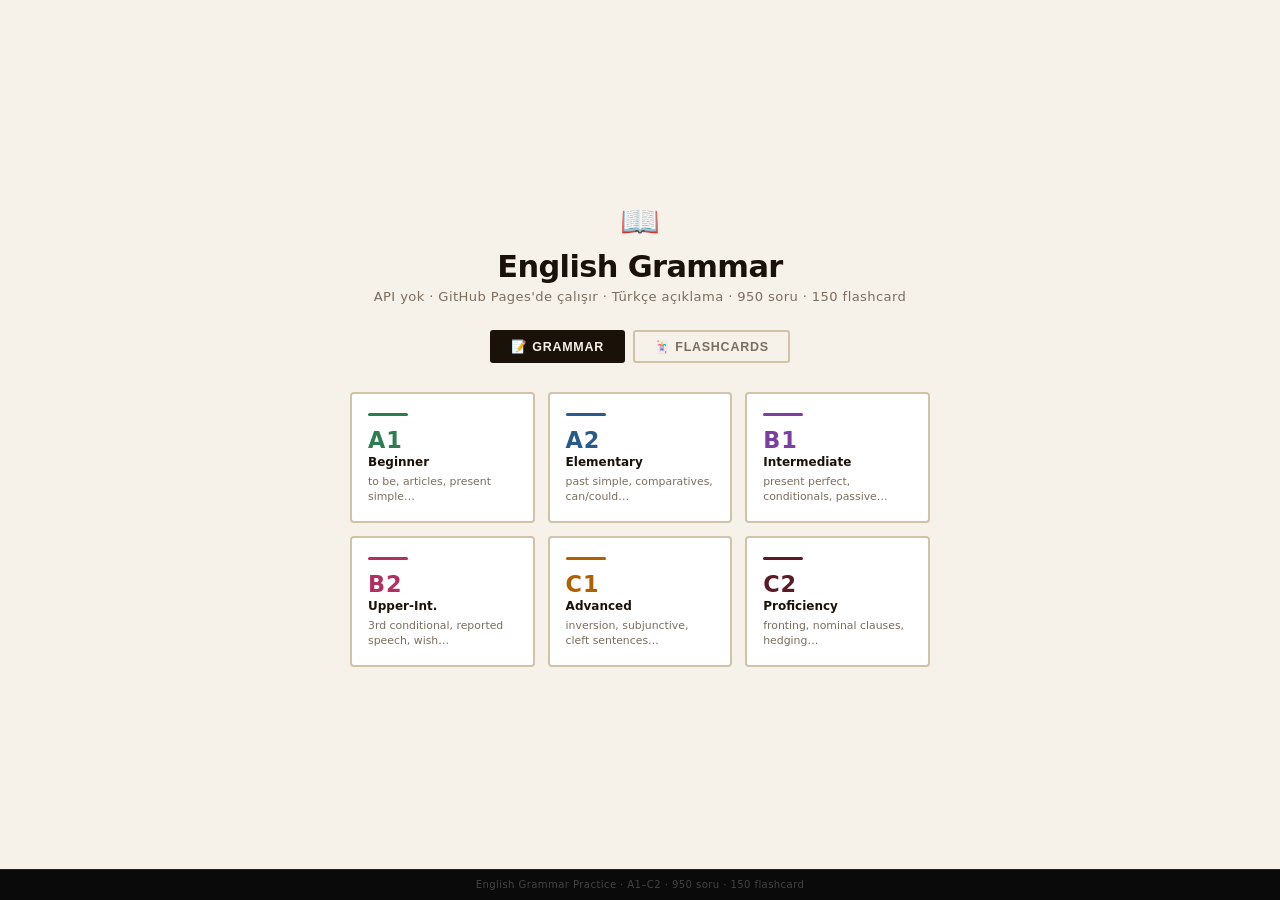
==== index.html @ 02e37beb "Update index.html" ====
<!DOCTYPE html>
<html lang="tr">
<head>
<meta charset="UTF-8">
<meta name="viewport" content="width=device-width,initial-scale=1">
<title>English Grammar Practice</title>
<style>
*,*::before,*::after{box-sizing:border-box;margin:0;padding:0}
:root{
  --ink:#1a1209;--paper:#f6f1e9;--cream:#ede6d4;--white:#fff;
  --gold:#c8923c;--gold-l:#e5b96a;--rust:#8b3a2a;--sage:#3d6b3a;
  --muted:#7a6e60;--border:#cfc3a8;
  --a1:#2e7d52;--a2:#2a5a8a;--b1:#7b3fa0;--b2:#b03060;
  --c1:#b06000;--c2:#5a1a2a;
  --shadow:0 2px 12px rgba(0,0,0,.09);
}
body{font-family:system-ui,-apple-system,'Segoe UI',sans-serif;background:var(--paper);color:var(--ink);min-height:100vh;display:flex;flex-direction:column}

/* ── LEVEL SCREEN ── */
#lvlScreen{flex:1;display:flex;flex-direction:column;align-items:center;justify-content:center;padding:2.5rem 1.5rem}
.ls-logo{font-size:2rem;margin-bottom:.6rem}
.ls-title{font-size:1.9rem;font-weight:800;letter-spacing:-.02em;text-align:center;margin-bottom:.3rem}
.ls-sub{font-size:.82rem;color:var(--muted);margin-bottom:1.6rem;text-align:center;letter-spacing:.03em}
.mode-tabs{display:flex;gap:.5rem;margin-bottom:1.8rem}
.mode-tab{padding:.45rem 1.2rem;border:2px solid var(--border);background:transparent;font-size:.78rem;font-weight:700;letter-spacing:.06em;cursor:pointer;border-radius:3px;transition:all .15s;text-transform:uppercase;color:var(--muted)}
.mode-tab.active{background:var(--ink);color:var(--paper);border-color:var(--ink)}
.level-grid{display:grid;grid-template-columns:repeat(3,1fr);gap:.8rem;width:100%;max-width:580px}
@media(max-width:480px){.level-grid{grid-template-columns:repeat(2,1fr)}}
.lc{background:var(--white);border:2px solid var(--border);padding:1.2rem 1rem 1rem;cursor:pointer;transition:all .18s;border-radius:4px}
.lc:hover{border-color:var(--ink);box-shadow:var(--shadow);transform:translateY(-2px)}
.lc-bar{height:3px;width:40px;border-radius:2px;margin-bottom:.7rem}
.lc-a1 .lc-bar{background:var(--a1)} .lc-a2 .lc-bar{background:var(--a2)}
.lc-b1 .lc-bar{background:var(--b1)} .lc-b2 .lc-bar{background:var(--b2)}
.lc-c1 .lc-bar{background:var(--c1)} .lc-c2 .lc-bar{background:var(--c2)}
.lc-badge{font-size:1.4rem;font-weight:900;letter-spacing:.04em;margin-bottom:.1rem}
.lc-a1 .lc-badge{color:var(--a1)} .lc-a2 .lc-badge{color:var(--a2)}
.lc-b1 .lc-badge{color:var(--b1)} .lc-b2 .lc-badge{color:var(--b2)}
.lc-c1 .lc-badge{color:var(--c1)} .lc-c2 .lc-badge{color:var(--c2)}
.lc-name{font-size:.75rem;font-weight:700;margin-bottom:.3rem}
.lc-topics{font-size:.68rem;color:var(--muted);line-height:1.45}

/* ── APP SCREEN ── */
#appScreen{display:none;flex-direction:column;flex:1}
header{background:var(--ink);color:var(--paper);padding:.85rem 1.4rem;display:flex;align-items:center;gap:.9rem}
.back-btn{background:none;border:1px solid rgba(255,255,255,.25);color:var(--paper);padding:.25rem .65rem;font-size:.7rem;cursor:pointer;border-radius:2px;transition:all .15s;font-weight:600;letter-spacing:.04em}
.back-btn:hover{background:rgba(255,255,255,.12)}
.hdr-info{flex:1}
.hdr-info h1{font-size:1rem;font-weight:800;margin-bottom:.1rem}
.hdr-info p{font-size:.65rem;color:var(--gold-l);text-transform:uppercase;letter-spacing:.1em}
.hdr-right{display:flex;align-items:center;gap:.6rem}
.lv-badge{font-size:.8rem;font-weight:800;padding:.25rem .75rem;border-radius:3px;letter-spacing:.08em;color:#fff}
.badge-a1{background:var(--a1)} .badge-a2{background:var(--a2)}
.badge-b1{background:var(--b1)} .badge-b2{background:var(--b2)}
.badge-c1{background:var(--c1)} .badge-c2{background:var(--c2)}
.mode-pill{font-size:.62rem;font-weight:700;padding:.2rem .6rem;border-radius:20px;letter-spacing:.08em;text-transform:uppercase}
.pill-grammar{background:rgba(200,146,60,.25);color:var(--gold-l)}
.pill-vocab{background:rgba(100,200,255,.2);color:#7dc0f0}
.scorebar{background:#252015;display:flex;gap:1.6rem;padding:.4rem 1.4rem;font-size:.7rem;color:#bbb}
.scorebar span{color:var(--gold-l);font-weight:700}
main{flex:1;max-width:800px;margin:0 auto;width:100%;padding:1.4rem 1.2rem}
.topics-wrap{margin-bottom:1.2rem}
.topics-label{font-size:.72rem;font-weight:700;color:var(--muted);text-transform:uppercase;letter-spacing:.08em;margin-bottom:.5rem}
.topics{display:flex;flex-wrap:wrap;gap:.35rem}
.tbtn{font-size:.68rem;font-weight:600;padding:.3rem .72rem;border:1.5px solid var(--border);background:transparent;color:var(--ink);cursor:pointer;letter-spacing:.04em;border-radius:3px;transition:all .15s;text-transform:uppercase}
.tbtn:hover{background:var(--ink);color:var(--paper);border-color:var(--ink)}
.tbtn.on{background:var(--gold);color:var(--ink);border-color:var(--gold)}
.card{background:var(--white);border:1px solid var(--border);border-top:4px solid var(--gold);border-radius:0 0 4px 4px;padding:1.6rem;min-height:260px;display:flex;flex-direction:column;gap:1rem}
.card-meta{display:flex;justify-content:space-between;align-items:center;font-size:.65rem;color:var(--muted);text-transform:uppercase;letter-spacing:.08em;padding-bottom:.75rem;border-bottom:1px solid var(--cream)}
.qtext{font-size:1.05rem;font-weight:500;line-height:1.75}
.qtext em{font-style:normal;color:var(--rust);font-weight:800;background:rgba(139,58,42,.07);padding:0 .15em;border-radius:2px}
.opts{display:flex;flex-direction:column;gap:.38rem}
.obtn{display:flex;align-items:center;gap:.7rem;padding:.55rem .9rem;border:1.5px solid var(--border);background:var(--paper);cursor:pointer;font-size:.9rem;color:var(--ink);border-radius:3px;transition:all .14s;text-align:left}
.obtn:hover:not(:disabled){border-color:var(--ink);background:var(--cream)}
.ol{font-size:.65rem;font-weight:700;color:var(--muted);min-width:16px}
.obtn.ok{border-color:var(--sage);background:#ecf5eb;color:var(--sage)}
.obtn.ok .ol{color:var(--sage)}
.obtn.bad{border-color:var(--rust);background:#fdf0ee;color:var(--rust)}
.obtn.bad .ol{color:var(--rust)}
.fill-row{display:flex;gap:.5rem;align-items:stretch}
.fill-in{flex:1;padding:.55rem .9rem;border:1.5px solid var(--border);background:var(--paper);font-size:.95rem;font-family:inherit;color:var(--ink);outline:none;border-radius:3px;transition:border-color .15s}
.fill-in:focus{border-color:var(--gold)}
.fill-in.ok{border-color:var(--sage);background:#ecf5eb;color:var(--sage)}
.fill-in.bad{border-color:var(--rust);background:#fdf0ee;color:var(--rust)}
.check-btn{padding:.55rem 1.1rem;background:var(--ink);color:var(--paper);border:none;font-size:.72rem;font-weight:700;letter-spacing:.08em;cursor:pointer;border-radius:3px;transition:background .15s;text-transform:uppercase;white-space:nowrap}
.check-btn:hover{background:var(--gold);color:var(--ink)}
.fb{display:none;padding:.75rem 1rem;border-left:3px solid;border-radius:0 3px 3px 0;font-size:.84rem;line-height:1.6}
.fb.ok-fb{display:block;background:#ecf5eb;border-color:var(--sage);color:#2a4a28}
.fb.bad-fb{display:block;background:#fdf0ee;border-color:var(--rust);color:#6b2a1d}
.fb-title{font-weight:700;margin-bottom:.35rem}
.fb-en{font-style:italic;margin-bottom:.2rem;opacity:.9}
.fb-tr{font-style:italic;opacity:.85;padding-top:.35rem;border-top:1px solid rgba(0,0,0,.08)}
.bottom{display:flex;justify-content:space-between;align-items:center;margin-top:auto}
.qctr{font-size:.68rem;color:var(--muted);font-weight:600}
.next-btn{display:none;padding:.5rem 1.2rem;background:var(--gold);color:var(--ink);border:none;font-size:.72rem;font-weight:800;letter-spacing:.08em;cursor:pointer;border-radius:3px;text-transform:uppercase;transition:background .15s}
.next-btn.show{display:inline-block}
.next-btn:hover{background:var(--gold-l)}
.start-btn{display:block;width:100%;padding:.85rem;background:var(--ink);color:var(--paper);border:none;font-size:.95rem;font-weight:700;cursor:pointer;border-radius:3px;letter-spacing:.04em;transition:all .2s;margin-top:auto}
.start-btn:hover{background:var(--gold);color:var(--ink)}

/* ── FLASHCARD SCREEN ── */
#fcScreen{display:none;flex-direction:column;flex:1;background:#111}
#fcScreen header{background:#0a0a0a;border-bottom:1px solid #222}
.fc-body{flex:1;display:flex;flex-direction:column;align-items:center;padding:1.4rem 1.2rem;max-width:560px;margin:0 auto;width:100%}

/* progress bar */
.fc-progress{width:100%;display:flex;align-items:center;gap:.9rem;margin-bottom:1.6rem}
.fc-bar-bg{flex:1;height:6px;background:#2a2a2a;border-radius:4px;overflow:hidden}
.fc-bar-fill{height:100%;border-radius:4px;transition:width .4s ease}
.fc-counter{font-size:.72rem;color:#888;font-weight:700;white-space:nowrap;min-width:48px;text-align:right}

/* the flip card */
.fc-scene{width:100%;perspective:900px;cursor:pointer;-webkit-tap-highlight-color:transparent}
.fc-inner{position:relative;width:100%;transition:transform .5s cubic-bezier(.4,.2,.2,1);transform-style:preserve-3d}
.fc-scene.flipped .fc-inner{transform:rotateY(180deg)}
.fc-face{
  position:absolute;width:100%;
  backface-visibility:hidden;-webkit-backface-visibility:hidden;
  border-radius:16px;overflow:hidden;
  display:flex;flex-direction:column;
}
/* make height via padding trick */
.fc-face::before{content:'';display:block;padding-top:62%}
.fc-face-content{position:absolute;inset:0;display:flex;flex-direction:column;align-items:center;justify-content:center;padding:2rem 1.6rem;text-align:center}

.fc-front{background:#1e1e2e}
.fc-back{transform:rotateY(180deg)}

/* front decorations */
.fc-emoji{font-size:3.2rem;margin-bottom:.7rem;filter:drop-shadow(0 2px 8px rgba(0,0,0,.5));line-height:1}
.fc-word{font-size:2rem;font-weight:900;letter-spacing:-.02em;color:#fff;margin-bottom:.3rem;line-height:1.1}
.fc-pos{font-size:.72rem;font-weight:600;letter-spacing:.15em;text-transform:uppercase;opacity:.5;color:#fff;margin-bottom:.8rem}
.fc-tap{font-size:.68rem;letter-spacing:.08em;text-transform:uppercase;opacity:.4;color:#fff;margin-top:.5rem;animation:pulse 2s infinite}
@keyframes pulse{0%,100%{opacity:.4}50%{opacity:.7}}

/* accent line on front */
.fc-accent-line{position:absolute;bottom:0;left:0;right:0;height:4px}

/* back */
.fc-tr-big{font-size:1.7rem;font-weight:900;margin-bottom:.5rem;line-height:1.2}
.fc-example-text{font-size:.9rem;font-style:italic;opacity:.85;line-height:1.6;margin-bottom:.3rem}
.fc-extr-text{font-size:.8rem;opacity:.55;line-height:1.5}
.fc-back-top{position:absolute;top:1rem;left:1.2rem;font-size:1.6rem;opacity:.3}

/* level badge on card */
.fc-lvl-dot{position:absolute;top:1rem;right:1.2rem;font-size:.6rem;font-weight:800;letter-spacing:.1em;text-transform:uppercase;opacity:.5;color:#fff}

/* buttons */
.fc-controls{display:flex;gap:.8rem;width:100%;margin-top:1.3rem}
.fc-btn{flex:1;padding:.8rem;border:none;font-size:.8rem;font-weight:800;cursor:pointer;border-radius:10px;transition:all .15s;letter-spacing:.05em;text-transform:uppercase}
.fc-btn.again{background:#2d1f1f;color:#f87171;border:2px solid #f87171}
.fc-btn.again:hover{background:#f87171;color:#fff}
.fc-btn.good{background:#1a2d1a;color:#4ade80;border:2px solid #4ade80}
.fc-btn.good:hover{background:#4ade80;color:#111}
.fc-controls-hidden{opacity:0;pointer-events:none}

/* summary */
.fc-summary{text-align:center;padding:2.5rem 1rem;color:#fff}
.fc-summary .big-emoji{font-size:3.5rem;margin-bottom:.8rem;display:block}
.fc-summary h2{font-size:1.6rem;font-weight:800;margin-bottom:.4rem}
.fc-summary p{color:#999;font-size:.9rem;margin-bottom:1.8rem}
.fc-restart{padding:.8rem 2rem;background:linear-gradient(135deg,#c8923c,#e5b96a);color:#111;border:none;font-size:.9rem;font-weight:800;cursor:pointer;border-radius:10px;text-transform:uppercase;letter-spacing:.06em;transition:opacity .15s}
.fc-restart:hover{opacity:.85}

/* known counter in scorebar */
.fc-stats{background:#0a0a0a;display:flex;gap:2rem;padding:.4rem 1.4rem;font-size:.7rem;color:#666}
.fc-stats span{font-weight:700}
.fc-stats .stat-good{color:#4ade80}
.fc-stats .stat-again{color:#f87171}

footer{text-align:center;padding:.6rem;font-size:.63rem;color:var(--muted);border-top:1px solid var(--border);letter-spacing:.04em;background:var(--paper)}
#fcScreen + footer{background:#0a0a0a;color:#444;border-color:#222}
</style>
</head>
<body>

<!-- LEVEL SELECT -->
<div id="lvlScreen">
  <div class="ls-logo">📖</div>
  <div class="ls-title">English Grammar</div>
  <div class="ls-sub">API yok · GitHub Pages'de çalışır · Türkçe açıklama · 950 soru · 150 flashcard</div>
  <div class="mode-tabs">
    <button class="mode-tab active" id="tabGrammar" onclick="setMode('grammar')">📝 Grammar</button>
    <button class="mode-tab" id="tabVocab" onclick="setMode('vocab')">🃏 Flashcards</button>
  </div>
  <div class="level-grid">
    <div class="lc lc-a1" onclick="selectLevel('A1')">
      <div class="lc-bar"></div><div class="lc-badge">A1</div>
      <div class="lc-name">Beginner</div>
      <div class="lc-topics" id="sub-A1">to be, articles, present simple…</div>
    </div>
    <div class="lc lc-a2" onclick="selectLevel('A2')">
      <div class="lc-bar"></div><div class="lc-badge">A2</div>
      <div class="lc-name">Elementary</div>
      <div class="lc-topics" id="sub-A2">past simple, comparatives, can/could…</div>
    </div>
    <div class="lc lc-b1" onclick="selectLevel('B1')">
      <div class="lc-bar"></div><div class="lc-badge">B1</div>
      <div class="lc-name">Intermediate</div>
      <div class="lc-topics" id="sub-B1">present perfect, conditionals, passive…</div>
    </div>
    <div class="lc lc-b2" onclick="selectLevel('B2')">
      <div class="lc-bar"></div><div class="lc-badge">B2</div>
      <div class="lc-name">Upper-Int.</div>
      <div class="lc-topics" id="sub-B2">3rd conditional, reported speech, wish…</div>
    </div>
    <div class="lc lc-c1" onclick="selectLevel('C1')">
      <div class="lc-bar"></div><div class="lc-badge">C1</div>
      <div class="lc-name">Advanced</div>
      <div class="lc-topics" id="sub-C1">inversion, subjunctive, cleft sentences…</div>
    </div>
    <div class="lc lc-c2" onclick="selectLevel('C2')">
      <div class="lc-bar"></div><div class="lc-badge">C2</div>
      <div class="lc-name">Proficiency</div>
      <div class="lc-topics" id="sub-C2">fronting, nominal clauses, hedging…</div>
    </div>
  </div>
</div>

<!-- GRAMMAR SCREEN -->
<div id="appScreen">
  <header>
    <button class="back-btn" onclick="goBack()">← Geri</button>
    <div class="hdr-info">
      <h1>English Grammar Practice</h1>
      <p id="hdrSub"></p>
    </div>
    <div class="hdr-right">
      <span class="mode-pill pill-grammar">Grammar</span>
      <div class="lv-badge" id="lvBadge"></div>
    </div>
  </header>
  <div class="scorebar">
    Doğru:&nbsp;<span id="sOk">0</span>&emsp;
    Yanlış:&nbsp;<span id="sWr">0</span>&emsp;
    Seri:&nbsp;<span id="sSt">0</span>&nbsp;🔥
  </div>
  <main>
    <div class="topics-wrap">
      <div class="topics-label">Konu</div>
      <div class="topics" id="topicsEl"></div>
    </div>
    <div class="card" id="cardEl">
      <div style="text-align:center;padding:2rem 0;color:var(--muted)">
        <strong>Hazır mısın?</strong><br><small>Bir konu seç ve başla.</small>
      </div>
      <button class="start-btn" onclick="nextQ()">Başla →</button>
    </div>
  </main>
</div>

<!-- FLASHCARD SCREEN -->
<div id="fcScreen">
  <header>
    <button class="back-btn" onclick="goBack()">← Geri</button>
    <div class="hdr-info">
      <h1>Vocabulary Flashcards</h1>
      <p id="fcHdrSub"></p>
    </div>
    <div class="hdr-right">
      <span class="mode-pill pill-vocab">Flashcards</span>
      <div class="lv-badge" id="fcLvBadge"></div>
    </div>
  </header>
  <div class="fc-stats">
    Biliyorum:&nbsp;<span class="stat-good" id="fcGood">0</span>&emsp;
    Tekrar:&nbsp;<span class="stat-again" id="fcAgainCt">0</span>
  </div>
  <div class="fc-body" id="fcBody"></div>
</div>

<footer>English Grammar Practice · A1–C2 · 950 soru · 150 flashcard</footer>

<script>
const QQ={"A1": {"to be": [{"type": "mc", "q": "She ___ a doctor.", "opts": ["am", "is", "are", "be"], "a": "B", "en": "'She' is third person singular, so we use 'is'.", "tr": "'She' üçüncü tekil şahıs olduğu için 'is' kullanılır."}, {"type": "mc", "q": "I ___ from Turkey.", "opts": ["is", "are", "am", "be"], "a": "C", "en": "First person singular 'I' always takes 'am'.", "tr": "Birinci tekil şahıs 'I' her zaman 'am' ile kullanılır."}, {"type": "mc", "q": "They ___ students.", "opts": ["is", "am", "are", "be"], "a": "C", "en": "'They' is plural and takes 'are'.", "tr": "'They' çoğul olduğu için 'are' kullanılır."}, {"type": "fill", "q": "We ___ best friends.", "a": "are", "en": "'We' is first person plural and takes 'are'.", "tr": "'We' birinci çoğul şahıs olduğu için 'are' alır."}, {"type": "fill", "q": "It ___ cold today.", "a": "is", "en": "'It' is third person singular and takes 'is'.", "tr": "'It' üçüncü tekil şahıs olduğu için 'is' alır."}, {"type": "mc", "q": "___ she your sister?", "opts": ["Am", "Are", "Is", "Be"], "a": "C", "en": "'She' is third person singular, so the question uses 'Is'.", "tr": "'She' üçüncü tekil şahıs olduğu için soru 'Is' ile yapılır."}, {"type": "fill", "q": "My parents ___ at home.", "a": "are", "en": "'My parents' is plural, so we use 'are'.", "tr": "'My parents' çoğul olduğu için 'are' kullanılır."}, {"type": "mc", "q": "The cat ___ on the table.", "opts": ["am", "are", "is", "been"], "a": "C", "en": "'The cat' is a singular noun, so we use 'is'.", "tr": "'The cat' tekil isim olduğu için 'is' kullanılır."}, {"type": "fill", "q": "He ___ my best friend.", "a": "is", "en": "'He' is third person singular, requiring 'is'.", "tr": "'He' üçüncü tekil şahıs olduğundan 'is' gerektirir."}, {"type": "mc", "q": "Where ___ you from?", "opts": ["am", "is", "are", "be"], "a": "C", "en": "'You' always uses 'are'.", "tr": "'You' her zaman 'are' alır."}, {"type": "mc", "q": "I ___ not tired.", "opts": ["is", "are", "am", "be"], "a": "C", "en": "Negative form with 'I' is 'am not'.", "tr": "'I' ile olumsuz form 'am not' şeklindedir."}, {"type": "fill", "q": "The books ___ on the shelf.", "a": "are", "en": "'Books' is plural, so 'are' is correct.", "tr": "'Books' çoğul olduğu için 'are' doğrudur."}, {"type": "mc", "q": "He ___ not happy.", "opts": ["am", "are", "is", "be"], "a": "C", "en": "Third person singular 'he' uses 'is not'.", "tr": "Üçüncü tekil şahıs 'he' ile 'is not' kullanılır."}, {"type": "fill", "q": "You ___ very kind.", "a": "are", "en": "'You' always takes 'are' in English.", "tr": "İngilizcede 'you' her zaman 'are' ile kullanılır."}, {"type": "mc", "q": "___ you a teacher?", "opts": ["Am", "Is", "Are", "Be"], "a": "C", "en": "Questions with 'you' use 'Are'.", "tr": "'You' ile soru cümlelerinde 'Are' kullanılır."}, {"type": "fill", "q": "She ___ a nurse.", "a": "is", "en": "Third person singular 'she' takes 'is'.", "tr": "Üçüncü tekil şahıs 'she' 'is' alır."}, {"type": "mc", "q": "We ___ at school now.", "opts": ["is", "am", "are", "be"], "a": "C", "en": "'We' is first person plural and uses 'are'.", "tr": "'We' birinci çoğul şahıs olduğu için 'are' kullanılır."}, {"type": "fill", "q": "___ he your brother?", "a": "Is", "en": "'Is' is used for third person singular questions.", "tr": "Üçüncü tekil şahıs sorularında 'Is' kullanılır."}, {"type": "mc", "q": "The dogs ___ in the garden.", "opts": ["is", "am", "are", "be"], "a": "C", "en": "Plural noun 'dogs' takes 'are'.", "tr": "Çoğul isim 'dogs' 'are' alır."}, {"type": "fill", "q": "I ___ a student.", "a": "am", "en": "First person singular 'I' always uses 'am'.", "tr": "Birinci tekil şahıs 'I' her zaman 'am' kullanır."}, {"type": "mc", "q": "___ they friends?", "opts": ["Is", "Am", "Are", "Be"], "a": "C", "en": "'They' takes 'are' in questions too.", "tr": "'They' sorularda da 'are' alır."}, {"type": "fill", "q": "She ___ not at home.", "a": "is", "en": "Third person singular negative: 'She is not'.", "tr": "Üçüncü tekil şahıs olumsuzu: 'She is not'."}, {"type": "mc", "q": "The apple ___ red.", "opts": ["am", "are", "is", "be"], "a": "C", "en": "Singular noun 'apple' takes 'is'.", "tr": "Tekil isim 'apple' 'is' alır."}, {"type": "fill", "q": "They ___ from Spain.", "a": "are", "en": "'They' takes 'are'.", "tr": "'They' 'are' alır."}, {"type": "mc", "q": "___ it a cat or a dog?", "opts": ["Am", "Are", "Is", "Be"], "a": "C", "en": "'It' is third person singular; questions use 'Is'.", "tr": "'It' üçüncü tekil şahıs; soru 'Is' ile yapılır."}], "articles (a/an/the)": [{"type": "mc", "q": "I have ___ dog.", "opts": ["a", "an", "the", "–"], "a": "A", "en": "'Dog' starts with a consonant sound, so we use 'a'.", "tr": "'Dog' ünsüz sesle başladığı için 'a' kullanılır."}, {"type": "mc", "q": "She is ___ engineer.", "opts": ["a", "an", "the", "–"], "a": "B", "en": "'Engineer' starts with a vowel sound, so we use 'an'.", "tr": "'Engineer' ünlü sesle başladığı için 'an' kullanılır."}, {"type": "mc", "q": "___ sun is very hot.", "opts": ["A", "An", "The", "–"], "a": "C", "en": "The sun is unique — there is only one, so we use 'the'.", "tr": "Güneş tektir, bu yüzden 'the' kullanılır."}, {"type": "fill", "q": "I want to eat ___ apple.", "a": "an", "en": "'Apple' begins with a vowel sound, so 'an' is used.", "tr": "'Apple' ünlü sesle başladığı için 'an' kullanılır."}, {"type": "mc", "q": "Can I have ___ orange?", "opts": ["a", "an", "the", "–"], "a": "B", "en": "'Orange' starts with a vowel sound, requiring 'an'.", "tr": "'Orange' ünlü sesle başladığı için 'an' kullanılır."}, {"type": "fill", "q": "___ Eiffel Tower is in Paris.", "a": "The", "en": "Famous unique landmarks use 'the'.", "tr": "Ünlü ve tek olan yapılar 'the' ile kullanılır."}, {"type": "mc", "q": "___ moon shines at night.", "opts": ["A", "An", "The", "–"], "a": "C", "en": "The moon is unique, so we use 'the'.", "tr": "Ay tektir, bu yüzden 'the' kullanılır."}, {"type": "fill", "q": "She is ___ honest person.", "a": "an", "en": "'Honest' starts with a vowel sound (silent h), so 'an' is used.", "tr": "'Honest' ünlü sesle başlar (h sessiz), bu yüzden 'an' kullanılır."}, {"type": "mc", "q": "I need ___ umbrella.", "opts": ["a", "an", "the", "–"], "a": "B", "en": "'Umbrella' starts with a vowel sound, so 'an' is correct.", "tr": "'Umbrella' ünlü sesle başladığı için 'an' doğrudur."}, {"type": "fill", "q": "___ Amazon is the longest river.", "a": "The", "en": "Rivers take the definite article 'the'.", "tr": "Nehirler 'the' belirli artikeli ile kullanılır."}, {"type": "mc", "q": "He is ___ university student.", "opts": ["a", "an", "the", "–"], "a": "A", "en": "'University' starts with a consonant sound (yoo), so 'a' is used.", "tr": "'University' ünsüz sesle başlar (yoo), bu yüzden 'a' kullanılır."}, {"type": "fill", "q": "I saw ___ elephant at the zoo.", "a": "an", "en": "'Elephant' starts with a vowel sound, requiring 'an'.", "tr": "'Elephant' ünlü sesle başladığı için 'an' gerekir."}, {"type": "mc", "q": "___ book on the table is mine.", "opts": ["A", "An", "The", "–"], "a": "C", "en": "We use 'the' when the noun is specified (on the table).", "tr": "İsim belirtildiğinde 'the' kullanılır."}, {"type": "fill", "q": "She plays ___ piano.", "a": "the", "en": "Musical instruments use the definite article 'the'.", "tr": "Müzik aletleri 'the' belirli artikeli ile kullanılır."}, {"type": "mc", "q": "He lives in ___ small house.", "opts": ["a", "an", "the", "–"], "a": "A", "en": "'Small' starts with a consonant; general reference uses 'a'.", "tr": "'Small' ünsüz ile başlar; genel ifade için 'a' kullanılır."}, {"type": "fill", "q": "We saw ___ film last night.", "a": "a", "en": "'Film' starts with a consonant; indefinite article 'a'.", "tr": "'Film' ünsüz ile başlar; belirsiz artikel 'a'."}, {"type": "mc", "q": "She is ___ actress.", "opts": ["a", "an", "the", "–"], "a": "B", "en": "'Actress' starts with a vowel sound, so 'an' is used.", "tr": "'Actress' ünlü sesle başladığı için 'an' kullanılır."}, {"type": "fill", "q": "Open ___ door, please.", "a": "the", "en": "'The door' is specific (a particular door), so 'the' is used.", "tr": "Belirli bir kapı söz konusu olduğu için 'the' kullanılır."}, {"type": "mc", "q": "I have ___ idea.", "opts": ["a", "an", "the", "–"], "a": "B", "en": "'Idea' starts with a vowel sound, requiring 'an'.", "tr": "'Idea' ünlü sesle başladığı için 'an' kullanılır."}, {"type": "fill", "q": "___ Pacific is the largest ocean.", "a": "The", "en": "Oceans take the definite article 'the'.", "tr": "Okyanuslar 'the' belirli artikeli ile kullanılır."}, {"type": "mc", "q": "She is ___ best student in the class.", "opts": ["a", "an", "the", "–"], "a": "C", "en": "Superlatives use 'the'.", "tr": "Üstünlük dereceleri 'the' ile kullanılır."}, {"type": "fill", "q": "He bought ___ new car.", "a": "a", "en": "'New' starts with a consonant; indefinite article 'a'.", "tr": "'New' ünsüz ile başlar; belirsiz artikel 'a'."}, {"type": "mc", "q": "___ cat is sleeping on the sofa.", "opts": ["A", "An", "The", "–"], "a": "C", "en": "We use 'the' for something already known/mentioned.", "tr": "Daha önce bilinen/bahsedilen şey için 'the' kullanılır."}, {"type": "fill", "q": "I need ___ new pen.", "a": "a", "en": "'New' starts with a consonant; 'a' is the indefinite article.", "tr": "'New' ünsüz ile başlar; belirsiz artikel 'a'."}, {"type": "mc", "q": "He is ___ honest man.", "opts": ["a", "an", "the", "–"], "a": "B", "en": "'Honest' starts with a vowel sound (silent h), so 'an' is correct.", "tr": "'Honest' ünlü sesle başlar (h sessiz), 'an' doğrudur."}], "present simple": [{"type": "mc", "q": "She ___ to school every day.", "opts": ["go", "goes", "going", "gone"], "a": "B", "en": "Third person singular adds -s/-es to the verb.", "tr": "Üçüncü tekil şahısta fiile -s/-es eklenir."}, {"type": "fill", "q": "They ___ (play) football on Sundays.", "a": "play", "en": "With 'they', the verb stays in base form.", "tr": "'They' ile fiilin yalın hali kullanılır."}, {"type": "mc", "q": "He ___ not like coffee.", "opts": ["do", "does", "is", "are"], "a": "B", "en": "Third person singular negative uses 'does not'.", "tr": "Üçüncü tekil şahıs olumsuzda 'does not' kullanılır."}, {"type": "fill", "q": "I ___ (wake) up at 7 every morning.", "a": "wake", "en": "First person singular keeps the base form.", "tr": "Birinci tekil şahıs fiilin yalın halini kullanır."}, {"type": "mc", "q": "___ they live in Istanbul?", "opts": ["Do", "Does", "Is", "Are"], "a": "A", "en": "Questions with 'they' use 'Do'.", "tr": "'They' ile soru cümlelerinde 'Do' kullanılır."}, {"type": "mc", "q": "Water ___ at 100 degrees.", "opts": ["boil", "boils", "boiling", "boiled"], "a": "B", "en": "Scientific facts use present simple; third person singular adds -s.", "tr": "Bilimsel gerçekler için geniş zaman; üçüncü tekil şahısta -s eklenir."}, {"type": "fill", "q": "She ___ (teach) English at school.", "a": "teaches", "en": "'Teach' ends in -ch, so we add -es for third person singular.", "tr": "'Teach' -ch ile bittiği için üçüncü tekil şahısta -es eklenir."}, {"type": "mc", "q": "___ he speak French?", "opts": ["Do", "Does", "Is", "Has"], "a": "B", "en": "Third person singular questions use 'Does'.", "tr": "Üçüncü tekil şahıs sorularında 'Does' kullanılır."}, {"type": "fill", "q": "My brother ___ (watch) TV every evening.", "a": "watches", "en": "'Watch' ends in -ch, requiring -es for third person singular.", "tr": "'Watch' -ch ile bittiği için üçüncü tekil şahısta -es alır."}, {"type": "mc", "q": "I ___ to music when I study.", "opts": ["listen", "listens", "listening", "listened"], "a": "A", "en": "First person 'I' uses the base form of the verb.", "tr": "Birinci şahıs 'I' fiilin yalın halini kullanır."}, {"type": "fill", "q": "The train ___ (leave) at 9 AM.", "a": "leaves", "en": "Scheduled events use present simple; third person singular adds -s.", "tr": "Planlanmış olaylar için geniş zaman; üçüncü tekil şahısta -s eklenir."}, {"type": "mc", "q": "She ___ her teeth twice a day.", "opts": ["brush", "brushes", "brushing", "brushed"], "a": "B", "en": "'Brush' ends in -sh, so we add -es for third person singular.", "tr": "'Brush' -sh ile bittiği için -es eklenir."}, {"type": "fill", "q": "We ___ (not/eat) meat.", "a": "don't eat", "en": "First person plural negative uses 'don't'.", "tr": "Birinci çoğul şahıs olumsuzda 'don't' kullanılır."}, {"type": "mc", "q": "The sun ___ in the east.", "opts": ["rise", "rises", "rising", "rose"], "a": "B", "en": "General truths use present simple; third person singular adds -s.", "tr": "Genel gerçekler için geniş zaman; üçüncü tekil şahısta -s eklenir."}, {"type": "fill", "q": "He ___ (not/have) a car.", "a": "doesn't have", "en": "Third person singular negative uses 'doesn't'.", "tr": "Üçüncü tekil şahıs olumsuzda 'doesn't' kullanılır."}, {"type": "mc", "q": "Dogs ___ meat.", "opts": ["eat", "eats", "eating", "eaten"], "a": "A", "en": "Plural subject 'dogs' uses the base form.", "tr": "Çoğul özne 'dogs' fiilin yalın halini kullanır."}, {"type": "fill", "q": "She ___ (go) to the gym every morning.", "a": "goes", "en": "'Go' with third person singular: 'goes'.", "tr": "'Go' fiilinin üçüncü tekil şahıs formu: 'goes'."}, {"type": "mc", "q": "I usually ___ tea in the morning.", "opts": ["drink", "drinks", "drinking", "drank"], "a": "A", "en": "First person 'I' uses the base form.", "tr": "Birinci şahıs 'I' yalın fiil kullanır."}, {"type": "fill", "q": "The shop ___ (open) at 9 o'clock.", "a": "opens", "en": "Third person singular present simple: 'opens'.", "tr": "Üçüncü tekil şahıs geniş zaman: 'opens'."}, {"type": "mc", "q": "She ___ in Paris.", "opts": ["live", "lives", "living", "lived"], "a": "B", "en": "Third person singular adds -s: 'lives'.", "tr": "Üçüncü tekil şahıs -s alır: 'lives'."}, {"type": "fill", "q": "___ (you/like) chocolate?", "a": "Do you like", "en": "Present simple question with 'you': Do you like...?", "tr": "'You' ile geniş zaman sorusu: Do you like...?"}, {"type": "mc", "q": "He ___ TV every night.", "opts": ["watch", "watches", "watching", "watched"], "a": "B", "en": "'Watch' with third person singular: 'watches'.", "tr": "'Watch' fiilinin üçüncü tekil şahıs formu: 'watches'."}, {"type": "fill", "q": "We ___ (study) English at school.", "a": "study", "en": "Plural 'we' uses the base form.", "tr": "Çoğul 'we' yalın fiil kullanır."}, {"type": "mc", "q": "___ your sister work here?", "opts": ["Do", "Does", "Is", "Did"], "a": "B", "en": "Third person singular questions use 'Does'.", "tr": "Üçüncü tekil şahıs sorularında 'Does' kullanılır."}, {"type": "fill", "q": "He ___ (fly) to London every week.", "a": "flies", "en": "'Fly' ends in consonant + y; third person singular: 'flies'.", "tr": "'Fly' ünsüz + y ile biter; üçüncü tekil şahıs: 'flies'."}], "plural nouns": [{"type": "mc", "q": "One cat, two ___.", "opts": ["cat", "cats", "cates", "caties"], "a": "B", "en": "Regular nouns add -s to form the plural.", "tr": "Düzenli isimler çoğul yapmak için -s alır."}, {"type": "fill", "q": "One box, three ___.", "a": "boxes", "en": "Nouns ending in -x add -es to form the plural.", "tr": "-x ile biten isimler çoğul için -es alır."}, {"type": "mc", "q": "One child, many ___.", "opts": ["childs", "childes", "children", "childrens"], "a": "C", "en": "'Child' is irregular; its plural is 'children'.", "tr": "'Child' düzensiz isimdir; çoğulu 'children'dır."}, {"type": "fill", "q": "One woman, two ___.", "a": "women", "en": "'Woman' is irregular; plural is 'women'.", "tr": "'Woman' düzensizdir; çoğulu 'women'dır."}, {"type": "mc", "q": "One tooth, many ___.", "opts": ["tooths", "toothes", "teeth", "teeths"], "a": "C", "en": "'Tooth' has the irregular plural 'teeth'.", "tr": "'Tooth' düzensiz çoğul alır: 'teeth'."}, {"type": "fill", "q": "One bus, four ___.", "a": "buses", "en": "Nouns ending in -s/-sh/-ch/-x add -es.", "tr": "-s/-sh/-ch/-x ile biten isimler -es alır."}, {"type": "mc", "q": "One leaf, many ___.", "opts": ["leafs", "leaves", "leives", "leafes"], "a": "B", "en": "Nouns ending in -f/-fe change to -ves in the plural.", "tr": "-f/-fe ile biten isimler çoğulda -ves'e dönüşür."}, {"type": "fill", "q": "One man, five ___.", "a": "men", "en": "'Man' is irregular; plural is 'men'.", "tr": "'Man' düzensiz isimdir; çoğulu 'men'dir."}, {"type": "mc", "q": "One city, three ___.", "opts": ["citys", "cities", "cityes", "citie"], "a": "B", "en": "Nouns ending in consonant + y change y to -ies.", "tr": "Ünsüz + y ile biten isimler y'yi -ies'e çevirir."}, {"type": "fill", "q": "One mouse, two ___.", "a": "mice", "en": "'Mouse' has the irregular plural 'mice'.", "tr": "'Mouse' düzensiz çoğul alır: 'mice'."}, {"type": "mc", "q": "One photo, many ___.", "opts": ["photoes", "photos", "photoss", "photies"], "a": "B", "en": "Words borrowed from other languages often just add -s.", "tr": "Yabancı kökenli kelimeler genellikle sadece -s alır."}, {"type": "fill", "q": "One church, two ___.", "a": "churches", "en": "Nouns ending in -ch add -es.", "tr": "-ch ile biten isimler -es alır."}, {"type": "mc", "q": "One person, many ___.", "opts": ["persons", "peoples", "people", "peoplees"], "a": "C", "en": "'People' is the common plural of 'person'.", "tr": "'Person'ın yaygın çoğulu 'people'dır."}, {"type": "fill", "q": "One wolf, three ___.", "a": "wolves", "en": "'Wolf' ends in -f; plural is 'wolves'.", "tr": "'Wolf' -f ile biter; çoğulu 'wolves'tür."}, {"type": "mc", "q": "One dish, two ___.", "opts": ["dishs", "dish", "dishes", "dishies"], "a": "C", "en": "Nouns ending in -sh add -es.", "tr": "-sh ile biten isimler -es alır."}, {"type": "fill", "q": "One foot, two ___.", "a": "feet", "en": "'Foot' is irregular; plural is 'feet'.", "tr": "'Foot' düzensizdir; çoğulu 'feet'tir."}, {"type": "mc", "q": "One baby, three ___.", "opts": ["babys", "babyes", "babies", "babie"], "a": "C", "en": "'Baby' ends in consonant + y; plural is 'babies'.", "tr": "'Baby' ünsüz + y ile biter; çoğulu 'babies'tir."}, {"type": "fill", "q": "One knife, two ___.", "a": "knives", "en": "'Knife' ends in -fe; plural is 'knives'.", "tr": "'Knife' -fe ile biter; çoğulu 'knives'tir."}, {"type": "mc", "q": "One ox, many ___.", "opts": ["oxs", "oxes", "ox", "oxen"], "a": "D", "en": "'Ox' has the irregular plural 'oxen'.", "tr": "'Ox' düzensiz çoğul alır: 'oxen'."}, {"type": "fill", "q": "One glass, two ___.", "a": "glasses", "en": "Nouns ending in -ss add -es.", "tr": "-ss ile biten isimler -es alır."}, {"type": "mc", "q": "One sheep, many ___.", "opts": ["sheeps", "sheepes", "sheep", "sheepe"], "a": "C", "en": "'Sheep' is an invariable noun; singular and plural are the same.", "tr": "'Sheep' değişmez isimdir; tekil ve çoğul aynıdır."}, {"type": "fill", "q": "One tomato, three ___.", "a": "tomatoes", "en": "Most nouns ending in -o add -es: 'tomatoes'.", "tr": "-o ile biten çoğu isim -es alır: 'tomatoes'."}, {"type": "mc", "q": "One half, two ___.", "opts": ["halfs", "half", "halves", "halvs"], "a": "C", "en": "'Half' ends in -f; plural is 'halves'.", "tr": "'Half' -f ile biter; çoğulu 'halves'tir."}, {"type": "fill", "q": "One child, four ___.", "a": "children", "en": "'Child' is irregular; plural is 'children'.", "tr": "'Child' düzensizdir; çoğulu 'children'dır."}, {"type": "mc", "q": "One story, two ___.", "opts": ["storys", "storyes", "stories", "storee"], "a": "C", "en": "'Story' ends in consonant + y; plural is 'stories'.", "tr": "'Story' ünsüz + y ile biter; çoğulu 'stories'tir."}], "have got": [{"type": "mc", "q": "I ___ a new phone.", "opts": ["have got", "has got", "had got", "having"], "a": "A", "en": "First person 'I' uses 'have got'.", "tr": "Birinci şahıs 'I' ile 'have got' kullanılır."}, {"type": "fill", "q": "She ___ (have got) blue eyes.", "a": "has got", "en": "Third person singular uses 'has got'.", "tr": "Üçüncü tekil şahıs 'has got' kullanır."}, {"type": "mc", "q": "___ you got a pen?", "opts": ["Have", "Has", "Had", "Do"], "a": "A", "en": "Questions with 'you' use 'Have' in 'have got' structures.", "tr": "'Have got' yapısında 'you' ile soru 'Have' ile başlar."}, {"type": "fill", "q": "They ___ (not/have got) a car.", "a": "haven't got", "en": "Negative of 'have got' with 'they' is 'haven't got'.", "tr": "'They' ile 'have got'un olumsuzu 'haven't got'tur."}, {"type": "mc", "q": "He ___ two brothers.", "opts": ["have got", "has got", "got", "getting"], "a": "B", "en": "Third person singular 'he' uses 'has got'.", "tr": "'He' üçüncü tekil şahıs olduğu için 'has got' kullanılır."}, {"type": "fill", "q": "___ she got a sister?", "a": "Has", "en": "Third person singular questions use 'Has'.", "tr": "Üçüncü tekil şahıs sorularında 'Has' kullanılır."}, {"type": "mc", "q": "We ___ a problem.", "opts": ["has got", "have got", "had", "getting"], "a": "B", "en": "First person plural 'we' uses 'have got'.", "tr": "Birinci çoğul şahıs 'we' ile 'have got' kullanılır."}, {"type": "fill", "q": "He ___ (not/have got) enough money.", "a": "hasn't got", "en": "Negative of 'has got' is 'hasn't got'.", "tr": "'Has got'un olumsuzu 'hasn't got'tur."}, {"type": "mc", "q": "___ they got a garden?", "opts": ["Has", "Have", "Had", "Is"], "a": "B", "en": "Questions with 'they' use 'Have'.", "tr": "'They' ile sorularda 'Have' kullanılır."}, {"type": "fill", "q": "I ___ (have got) a headache.", "a": "have got", "en": "'I' uses 'have got' to express physical states.", "tr": "'I' fiziksel durumları 'have got' ile ifade eder."}, {"type": "mc", "q": "My dog ___ long ears.", "opts": ["have got", "has got", "is got", "are got"], "a": "B", "en": "'My dog' is third person singular, so 'has got' is correct.", "tr": "'My dog' üçüncü tekil şahıs olduğu için 'has got' doğrudur."}, {"type": "fill", "q": "___ you got any siblings?", "a": "Have", "en": "'Have got' questions with 'you' start with 'Have'.", "tr": "'You' ile 'have got' soruları 'Have' ile başlar."}, {"type": "mc", "q": "She ___ not got a ticket.", "opts": ["have", "has", "had", "having"], "a": "B", "en": "Third person singular negative: 'has not got'.", "tr": "Üçüncü tekil şahıs olumsuz: 'has not got'."}, {"type": "fill", "q": "We ___ (have got) a lot of homework.", "a": "have got", "en": "'We' uses 'have got'.", "tr": "'We' 'have got' kullanır."}, {"type": "mc", "q": "___ he got a driving licence?", "opts": ["Have", "Has", "Had", "Is"], "a": "B", "en": "Third person singular questions use 'Has'.", "tr": "Üçüncü tekil şahıs sorularında 'Has' kullanılır."}, {"type": "fill", "q": "The cat ___ (have got) green eyes.", "a": "has got", "en": "Singular animal takes 'has got'.", "tr": "Tekil hayvan 'has got' alır."}, {"type": "mc", "q": "I ___ not got any money.", "opts": ["have", "has", "had", "having"], "a": "A", "en": "First person negative: 'have not got'.", "tr": "Birinci şahıs olumsuzu: 'have not got'."}, {"type": "fill", "q": "___ they got a swimming pool?", "a": "Have", "en": "'Have they got...?' is the question form for 'they'.", "tr": "'They' ile 'Have they got...?' soru formu kullanılır."}, {"type": "mc", "q": "She ___ got a beautiful voice.", "opts": ["have", "has", "had", "is"], "a": "B", "en": "'She' takes 'has got'.", "tr": "'She' 'has got' alır."}, {"type": "fill", "q": "I ___ (not/have got) a brother.", "a": "haven't got", "en": "First person negative: 'haven't got'.", "tr": "Birinci şahıs olumsuzu: 'haven't got'."}, {"type": "mc", "q": "___ you got a minute?", "opts": ["Has", "Have", "Had", "Is"], "a": "B", "en": "'Have you got...?' is used for polite requests.", "tr": "'Have you got...?' kibarca istek için kullanılır."}, {"type": "fill", "q": "He ___ (have got) a new job.", "a": "has got", "en": "'He' uses 'has got'.", "tr": "'He' 'has got' kullanır."}, {"type": "mc", "q": "We ___ got three cats.", "opts": ["have", "has", "is", "are"], "a": "A", "en": "'We' uses 'have got'.", "tr": "'We' 'have got' kullanır."}, {"type": "fill", "q": "___ your friend got a car?", "a": "Has", "en": "Third person singular question: 'Has your friend got...?'", "tr": "Üçüncü tekil şahıs sorusu: 'Has your friend got...?'"}, {"type": "mc", "q": "They ___ got two children.", "opts": ["have", "has", "is", "be"], "a": "A", "en": "'They' uses 'have got'.", "tr": "'They' 'have got' kullanır."}], "there is / there are": [{"type": "mc", "q": "___ a book on the table.", "opts": ["There are", "There is", "There am", "There be"], "a": "B", "en": "'A book' is singular, so we use 'There is'.", "tr": "'A book' tekil olduğu için 'There is' kullanılır."}, {"type": "fill", "q": "___ three chairs in the room.", "a": "There are", "en": "'Three chairs' is plural, so 'There are' is correct.", "tr": "'Three chairs' çoğul olduğu için 'There are' doğrudur."}, {"type": "mc", "q": "___ any milk in the fridge?", "opts": ["Is there", "Are there", "There is", "There are"], "a": "A", "en": "'Milk' is uncountable/singular, so 'Is there' is correct.", "tr": "'Milk' sayılamaz/tekil olduğu için 'Is there' doğrudur."}, {"type": "fill", "q": "___ an apple in my bag.", "a": "There is", "en": "'An apple' is singular, requiring 'There is'.", "tr": "'An apple' tekil olduğu için 'There is' gerekir."}, {"type": "mc", "q": "___ many people at the party.", "opts": ["There is", "There are", "There was", "Is there"], "a": "B", "en": "'Many people' is plural, so 'There are' is correct.", "tr": "'Many people' çoğul olduğu için 'There are' kullanılır."}, {"type": "fill", "q": "___ a lot of traffic today.", "a": "There is", "en": "'Traffic' is uncountable, treated as singular.", "tr": "'Traffic' sayılamaz ve tekil kabul edilir: 'There is'."}, {"type": "mc", "q": "___ five students in the class?", "opts": ["Is there", "Are there", "There is", "There are"], "a": "B", "en": "'Five students' is plural, so the question uses 'Are there'.", "tr": "'Five students' çoğul olduğu için soru 'Are there' ile yapılır."}, {"type": "fill", "q": "___ two bathrooms in this house.", "a": "There are", "en": "'Two bathrooms' is plural, so 'There are' is used.", "tr": "'Two bathrooms' çoğul olduğu için 'There are' kullanılır."}, {"type": "mc", "q": "___ a cat under the bed.", "opts": ["There are", "There is", "Are there", "Is there"], "a": "B", "en": "'A cat' is singular, so 'There is' is correct.", "tr": "'A cat' tekil olduğu için 'There is' doğrudur."}, {"type": "fill", "q": "___ any eggs in the fridge?", "a": "Are there", "en": "'Eggs' is plural, so the question is 'Are there'.", "tr": "'Eggs' çoğul olduğu için soru 'Are there' şeklindedir."}, {"type": "mc", "q": "___ some flowers on the table.", "opts": ["There is", "There are", "Is there", "There am"], "a": "B", "en": "'Flowers' is plural, so 'There are' is correct.", "tr": "'Flowers' çoğul olduğu için 'There are' doğrudur."}, {"type": "fill", "q": "___ a hospital near here?", "a": "Is there", "en": "'A hospital' is singular, so the question is 'Is there'.", "tr": "'A hospital' tekil olduğu için soru 'Is there' şeklindedir."}, {"type": "mc", "q": "___ nothing to do here.", "opts": ["There are", "There is", "Are there", "Is there"], "a": "B", "en": "'Nothing' is singular and takes 'There is'.", "tr": "'Nothing' tekil kabul edilir ve 'There is' alır."}, {"type": "fill", "q": "___ no water in the bottle.", "a": "There is", "en": "'Water' is uncountable, treated as singular.", "tr": "'Water' sayılamaz; tekil gibi kullanılır: 'There is'."}, {"type": "mc", "q": "___ a park near your house?", "opts": ["Is there", "Are there", "There is", "There are"], "a": "A", "en": "'A park' is singular; the question uses 'Is there'.", "tr": "'A park' tekil; soru 'Is there' ile yapılır."}, {"type": "fill", "q": "___ twelve months in a year.", "a": "There are", "en": "'Twelve months' is plural, so 'There are' is correct.", "tr": "'Twelve months' çoğul olduğu için 'There are' doğrudur."}, {"type": "mc", "q": "___ a problem with the computer.", "opts": ["There are", "There is", "Are there", "Is there"], "a": "B", "en": "'A problem' is singular, so 'There is' is correct.", "tr": "'A problem' tekil olduğu için 'There is' kullanılır."}, {"type": "fill", "q": "___ many trees in the forest.", "a": "There are", "en": "'Many trees' is plural: 'There are'.", "tr": "'Many trees' çoğul: 'There are'."}, {"type": "mc", "q": "How many students ___ in your class?", "opts": ["is there", "are there", "there is", "there are"], "a": "B", "en": "'Students' is plural; the question uses 'are there'.", "tr": "'Students' çoğul; soru 'are there' kullanır."}, {"type": "fill", "q": "___ a swimming pool in this hotel.", "a": "There is", "en": "'A swimming pool' is singular: 'There is'.", "tr": "'A swimming pool' tekil: 'There is'."}, {"type": "mc", "q": "___ no buses after midnight.", "opts": ["There is", "There are", "Is there", "Are there"], "a": "B", "en": "'Buses' is plural, so 'There are no buses'.", "tr": "'Buses' çoğul olduğu için 'There are no buses'."}, {"type": "fill", "q": "___ a letter for you on the desk.", "a": "There is", "en": "'A letter' is singular: 'There is'.", "tr": "'A letter' tekil: 'There is'."}, {"type": "mc", "q": "___ any good films on TV tonight?", "opts": ["Is there", "Are there", "There is", "There are"], "a": "B", "en": "'Films' is plural; question uses 'Are there'.", "tr": "'Films' çoğul; soru 'Are there' kullanır."}, {"type": "fill", "q": "___ a lot of noise outside.", "a": "There is", "en": "'Noise' is uncountable, treated as singular.", "tr": "'Noise' sayılamaz; tekil gibi kullanılır: 'There is'."}, {"type": "mc", "q": "___ an interesting museum in this city.", "opts": ["There are", "There is", "Are there", "Is there"], "a": "B", "en": "'An interesting museum' is singular: 'There is'.", "tr": "'An interesting museum' tekil: 'There is'."}], "imperatives": [{"type": "mc", "q": "___ quiet, please!", "opts": ["Being", "Be", "Is", "Are"], "a": "B", "en": "Imperatives use the base form of the verb.", "tr": "Emir cümleleri fiilin yalın haliyle kurulur."}, {"type": "fill", "q": "___ (not/run) in the corridor.", "a": "Don't run", "en": "Negative imperatives use 'Don't' + base verb.", "tr": "Olumsuz emir cümleleri 'Don't' + yalın fiil ile yapılır."}, {"type": "mc", "q": "___ your hands before eating.", "opts": ["Wash", "Washing", "Washes", "To wash"], "a": "A", "en": "Imperative sentences start with the base form.", "tr": "Emir cümleleri fiilin yalın haliyle başlar."}, {"type": "fill", "q": "Please ___ (sit) down.", "a": "sit", "en": "'Please' softens imperatives but the verb stays in base form.", "tr": "'Please' emri yumuşatır ama fiil yalın halde kalır."}, {"type": "mc", "q": "___ make noise! I'm studying.", "opts": ["Not", "Don't", "Doesn't", "No"], "a": "B", "en": "Negative imperatives use 'Don't' before the verb.", "tr": "Olumsuz emir cümlelerinde fiilden önce 'Don't' kullanılır."}, {"type": "fill", "q": "___ (open) the window, please.", "a": "Open", "en": "Polite imperatives start with the base verb.", "tr": "Kibarca emir cümleleri yalın fiille başlar."}, {"type": "mc", "q": "___ left at the traffic lights.", "opts": ["Turning", "Turn", "Turns", "To turn"], "a": "B", "en": "Directions use the imperative (base verb) form.", "tr": "Yol tarifi verirken emir formu kullanılır."}, {"type": "fill", "q": "___ (not/touch) that!", "a": "Don't touch", "en": "'Don't' + base verb forms the negative imperative.", "tr": "'Don't' + yalın fiil olumsuz emir oluşturur."}, {"type": "mc", "q": "___ me a call when you arrive.", "opts": ["Giving", "Give", "Gives", "To give"], "a": "B", "en": "Imperative form uses the base verb.", "tr": "Emir formu yalın fiil ile kurulur."}, {"type": "fill", "q": "___ (be) careful on the road.", "a": "Be", "en": "'Be' is the imperative form of 'to be'.", "tr": "'Be', 'to be' fiilinin emir formudur."}, {"type": "mc", "q": "Please ___ late again.", "opts": ["not be", "don't be", "not", "be not"], "a": "B", "en": "Negative imperative: 'Don't be' is the standard form.", "tr": "Olumsuz emir: 'Don't be' standart formdur."}, {"type": "fill", "q": "___ (eat) your vegetables!", "a": "Eat", "en": "Commands start with the imperative (base form).", "tr": "Komutlar fiilin yalın haliyle başlar."}, {"type": "mc", "q": "___ smoking in this area.", "opts": ["Not", "No", "Don't", "Doesn't"], "a": "C", "en": "'Don't' + verb forms negative imperatives.", "tr": "'Don't' + fiil olumsuz emir oluşturur."}, {"type": "fill", "q": "Please ___ (help) me with this.", "a": "help", "en": "'Please' + base verb forms a polite imperative.", "tr": "'Please' + yalın fiil kibarca emir oluşturur."}, {"type": "mc", "q": "___ the door, it's cold.", "opts": ["Closing", "Close", "Closes", "To close"], "a": "B", "en": "The imperative uses the base form of the verb.", "tr": "Emir formu fiilin yalın halini kullanır."}, {"type": "fill", "q": "___ (not/be) rude to your teacher.", "a": "Don't be", "en": "Negative imperative with 'be': 'Don't be'.", "tr": "'Be' ile olumsuz emir: 'Don't be'."}, {"type": "mc", "q": "___ straight on, then turn right.", "opts": ["Going", "Go", "Goes", "To go"], "a": "B", "en": "Directions use the imperative base form.", "tr": "Yol tarifi için emir yalın fiili kullanılır."}, {"type": "fill", "q": "Please ___ (not/use) your phone in class.", "a": "don't use", "en": "Polite negative imperative: 'please don't use'.", "tr": "Kibarca olumsuz emir: 'please don't use'."}, {"type": "mc", "q": "___ your homework before you play.", "opts": ["Finishing", "Finish", "Finishes", "To finish"], "a": "B", "en": "The imperative is the base form of the verb.", "tr": "Emir cümlesi fiilin yalın halidir."}, {"type": "fill", "q": "___ (listen) to me carefully.", "a": "Listen", "en": "'Listen' — base form imperative.", "tr": "'Listen' — yalın fiil emir formu."}, {"type": "mc", "q": "___ on the grass!", "opts": ["Not walk", "Don't walk", "Doesn't walk", "No walk"], "a": "B", "en": "Negative imperative: 'Don't walk'.", "tr": "Olumsuz emir: 'Don't walk'."}, {"type": "fill", "q": "___ (put) your bag over there.", "a": "Put", "en": "'Put' — base form used in imperatives.", "tr": "'Put' — emir formunda yalın fiil kullanılır."}, {"type": "mc", "q": "Please ___ a seat.", "opts": ["taking", "take", "takes", "to take"], "a": "B", "en": "'Take' is the base form used in the imperative.", "tr": "'Take' emir formunda kullanılan yalın fiildir."}, {"type": "fill", "q": "___ (not/forget) to lock the door.", "a": "Don't forget", "en": "Negative imperative: 'Don't forget'.", "tr": "Olumsuz emir: 'Don't forget'."}, {"type": "mc", "q": "___ kind to everyone.", "opts": ["Being", "Be", "Is", "To be"], "a": "B", "en": "'Be' is the imperative of 'to be'.", "tr": "'Be', 'to be' fiilinin emir formudur."}]}, "A2": {"past simple": [{"type": "mc", "q": "She ___ to Paris last year.", "opts": ["go", "goes", "went", "gone"], "a": "C", "en": "'Go' is irregular; past simple is 'went'.", "tr": "'Go' düzensiz fiildir; geçmiş zaman formu 'went'tir."}, {"type": "fill", "q": "I ___ (finish) my homework yesterday.", "a": "finished", "en": "Regular verbs add -ed to form the past simple.", "tr": "Düzenli fiiller geçmiş zaman için -ed alır."}, {"type": "mc", "q": "They ___ a movie last night.", "opts": ["watch", "watches", "watched", "watching"], "a": "C", "en": "Regular verb 'watch' + -ed = 'watched'.", "tr": "Düzenli fiil 'watch' + -ed = 'watched'."}, {"type": "fill", "q": "He ___ (not/come) to the party.", "a": "didn't come", "en": "Past simple negative uses 'didn't' + base verb.", "tr": "Geçmiş zaman olumsuzu 'didn't' + yalın fiil ile yapılır."}, {"type": "mc", "q": "___ you see that film?", "opts": ["Do", "Did", "Does", "Was"], "a": "B", "en": "Past simple questions use 'Did' + base verb.", "tr": "Geçmiş zaman sorularında 'Did' + yalın fiil kullanılır."}, {"type": "fill", "q": "We ___ (eat) pizza for dinner.", "a": "ate", "en": "'Eat' is irregular; past simple is 'ate'.", "tr": "'Eat' düzensiz fiildir; geçmiş zaman formu 'ate'tir."}, {"type": "mc", "q": "She ___ her keys yesterday.", "opts": ["lose", "looses", "lost", "losing"], "a": "C", "en": "'Lose' is irregular; past simple is 'lost'.", "tr": "'Lose' düzensiz; geçmiş zaman formu 'lost'tur."}, {"type": "fill", "q": "I ___ (buy) a new jacket last week.", "a": "bought", "en": "'Buy' is irregular; past simple is 'bought'.", "tr": "'Buy' düzensiz; geçmiş zaman formu 'bought'tur."}, {"type": "mc", "q": "He ___ the window by accident.", "opts": ["break", "broke", "broken", "breaking"], "a": "B", "en": "'Break' is irregular; past simple is 'broke'.", "tr": "'Break' düzensiz; geçmiş zaman formu 'broke'tur."}, {"type": "fill", "q": "They ___ (not/know) the answer.", "a": "didn't know", "en": "Negative past: 'didn't' + base verb.", "tr": "Olumsuz geçmiş: 'didn't' + yalın fiil."}, {"type": "fill", "q": "I ___ (see) an interesting documentary.", "a": "saw", "en": "'See' is irregular; past simple is 'saw'.", "tr": "'See' düzensiz; geçmiş zaman formu 'saw'dır."}, {"type": "mc", "q": "We ___ in that house for five years.", "opts": ["live", "lives", "lived", "living"], "a": "C", "en": "Regular verb 'live' + -d = 'lived'.", "tr": "Düzenli fiil 'live' + -d = 'lived'."}, {"type": "fill", "q": "She ___ (write) a letter to her friend.", "a": "wrote", "en": "'Write' is irregular; past simple is 'wrote'.", "tr": "'Write' düzensiz; geçmiş zaman formu 'wrote'tur."}, {"type": "mc", "q": "He ___ very happy when he heard the news.", "opts": ["is", "was", "were", "be"], "a": "B", "en": "Past simple of 'be' for singular = 'was'.", "tr": "'Be' fiilinin tekil geçmiş zaman formu 'was'tır."}, {"type": "fill", "q": "She ___ (take) the wrong bus.", "a": "took", "en": "'Take' is irregular; past simple is 'took'.", "tr": "'Take' düzensiz; geçmiş zaman formu 'took'tur."}, {"type": "mc", "q": "___ she call you?", "opts": ["Do", "Does", "Did", "Was"], "a": "C", "en": "Past simple questions use 'Did'.", "tr": "Geçmiş zaman sorularında 'Did' kullanılır."}, {"type": "fill", "q": "He ___ (run) in the park yesterday.", "a": "ran", "en": "'Run' is irregular; past simple is 'ran'.", "tr": "'Run' düzensiz; geçmiş zaman formu 'ran'dır."}, {"type": "mc", "q": "I ___ tired after the long journey.", "opts": ["am", "is", "was", "were"], "a": "C", "en": "Past simple of 'be' for 'I' = 'was'.", "tr": "'I' için 'be' fiilinin geçmiş formu 'was'tır."}, {"type": "fill", "q": "We ___ (not/go) to the beach last weekend.", "a": "didn't go", "en": "Negative past simple: 'didn't' + base verb.", "tr": "Olumsuz geçmiş zaman: 'didn't' + yalın fiil."}, {"type": "mc", "q": "They ___ the first people to arrive.", "opts": ["is", "am", "was", "were"], "a": "D", "en": "Past simple of 'be' for plural = 'were'.", "tr": "'Be' fiilinin çoğul geçmiş zaman formu 'were'dir."}, {"type": "fill", "q": "She ___ (feel) nervous before the exam.", "a": "felt", "en": "'Feel' is irregular; past simple is 'felt'.", "tr": "'Feel' düzensiz; geçmiş zaman formu 'felt'tir."}, {"type": "mc", "q": "He ___ the door and walked in.", "opts": ["open", "opens", "opened", "opening"], "a": "C", "en": "Regular verb 'open' + -ed = 'opened'.", "tr": "Düzenli fiil 'open' + -ed = 'opened'."}, {"type": "fill", "q": "I ___ (meet) her at the airport.", "a": "met", "en": "'Meet' is irregular; past simple is 'met'.", "tr": "'Meet' düzensiz; geçmiş zaman formu 'met'tir."}, {"type": "mc", "q": "___ they enjoy the concert?", "opts": ["Do", "Does", "Did", "Were"], "a": "C", "en": "Past simple questions always use 'Did'.", "tr": "Geçmiş zaman sorularında her zaman 'Did' kullanılır."}, {"type": "fill", "q": "She ___ (say) she was sorry.", "a": "said", "en": "'Say' is irregular; past simple is 'said'.", "tr": "'Say' düzensiz; geçmiş zaman formu 'said'dır."}], "present continuous": [{"type": "mc", "q": "She ___ a book right now.", "opts": ["read", "reads", "is reading", "are reading"], "a": "C", "en": "Present continuous = am/is/are + verb-ing. 'She' uses 'is'.", "tr": "Şimdiki zaman = am/is/are + fiil-ing. 'She' 'is' alır."}, {"type": "fill", "q": "They ___ (play) football at the moment.", "a": "are playing", "en": "'They' + present continuous = 'are playing'.", "tr": "'They' + şimdiki zaman = 'are playing'."}, {"type": "mc", "q": "I ___ to music now.", "opts": ["listen", "listens", "am listening", "is listening"], "a": "C", "en": "First person 'I' uses 'am' in present continuous.", "tr": "Birinci şahıs 'I' şimdiki zamanda 'am' alır."}, {"type": "fill", "q": "He ___ (not/work) today.", "a": "isn't working", "en": "Negative present continuous: isn't + verb-ing.", "tr": "Olumsuz şimdiki zaman: isn't + fiil-ing."}, {"type": "mc", "q": "___ you coming to the party tonight?", "opts": ["Are", "Is", "Am", "Do"], "a": "A", "en": "Questions with 'you' in present continuous use 'Are'.", "tr": "'You' ile şimdiki zaman sorularında 'Are' kullanılır."}, {"type": "fill", "q": "The children ___ (make) a lot of noise.", "a": "are making", "en": "'Children' is plural, so 'are making' is correct.", "tr": "'Children' çoğul olduğu için 'are making' doğrudur."}, {"type": "mc", "q": "Why ___ she crying?", "opts": ["are", "am", "is", "be"], "a": "C", "en": "'She' uses 'is' in present continuous questions.", "tr": "'She' şimdiki zaman sorularında 'is' alır."}, {"type": "fill", "q": "I ___ (write) an email right now.", "a": "am writing", "en": "'Write' drops the -e before adding -ing: 'writing'.", "tr": "'Write' -ing eklemeden önce -e'yi düşürür: 'writing'."}, {"type": "mc", "q": "We ___ a new project this week.", "opts": ["start", "starts", "are starting", "is starting"], "a": "C", "en": "'We' uses 'are' in the present continuous.", "tr": "'We' şimdiki zamanda 'are' alır."}, {"type": "fill", "q": "He ___ (sit) in the garden.", "a": "is sitting", "en": "'Sit' doubles the final consonant before -ing: 'sitting'.", "tr": "'Sit' -ing'den önce son ünsüzü çiftler: 'sitting'."}, {"type": "mc", "q": "___ they watching TV?", "opts": ["Is", "Am", "Are", "Do"], "a": "C", "en": "'They' uses 'are' in present continuous questions.", "tr": "'They' şimdiki zaman sorularında 'are' alır."}, {"type": "fill", "q": "She ___ (not/study) at the moment.", "a": "isn't studying", "en": "Negative with 'she': 'isn't studying'.", "tr": "'She' ile olumsuz: 'isn't studying'."}, {"type": "mc", "q": "The dog ___ in the garden.", "opts": ["runs", "run", "is running", "are running"], "a": "C", "en": "Singular 'the dog' uses 'is' + verb-ing.", "tr": "Tekil 'the dog' 'is' + fiil-ing alır."}, {"type": "fill", "q": "I ___ (cook) dinner right now.", "a": "am cooking", "en": "First person present continuous: 'am + verb-ing'.", "tr": "Birinci şahıs şimdiki zaman: 'am + fiil-ing'."}, {"type": "mc", "q": "What ___ you doing?", "opts": ["is", "am", "are", "be"], "a": "C", "en": "Present continuous question with 'you' uses 'are'.", "tr": "'You' ile şimdiki zaman sorusu 'are' kullanır."}, {"type": "fill", "q": "She ___ (run) to the bus stop.", "a": "is running", "en": "'Run' doubles the final consonant: 'running'.", "tr": "'Run' son ünsüzü çiftler: 'running'."}, {"type": "mc", "q": "He ___ outside. Look!", "opts": ["snow", "snows", "is snowing", "are snowing"], "a": "C", "en": "Present continuous for an action happening now.", "tr": "Şu anda gerçekleşen eylem için şimdiki zaman kullanılır."}, {"type": "fill", "q": "We ___ (not/watch) TV; we ___ (study).", "a": "aren't watching / are studying", "en": "Negative and positive present continuous in one sentence.", "tr": "Aynı cümlede olumsuz ve olumlu şimdiki zaman."}, {"type": "mc", "q": "___ she wearing a red coat?", "opts": ["Is", "Are", "Am", "Does"], "a": "A", "en": "'She' takes 'Is' in present continuous questions.", "tr": "'She' şimdiki zaman sorularında 'Is' alır."}, {"type": "fill", "q": "They ___ (build) a new bridge.", "a": "are building", "en": "'They' + present continuous = 'are building'.", "tr": "'They' + şimdiki zaman = 'are building'."}, {"type": "mc", "q": "I can't talk now. I ___ a meeting.", "opts": ["have", "am having", "is having", "having"], "a": "B", "en": "Present continuous for a temporary situation: 'am having'.", "tr": "Geçici durum için şimdiki zaman: 'am having'."}, {"type": "fill", "q": "He ___ (swim) in the pool.", "a": "is swimming", "en": "'Swim' doubles the final consonant: 'swimming'.", "tr": "'Swim' son ünsüzü çiftler: 'swimming'."}, {"type": "mc", "q": "She is tired because she ___ all day.", "opts": ["works", "worked", "has worked", "is working"], "a": "D", "en": "Present continuous describes an ongoing action.", "tr": "Şimdiki zaman süregelen bir eylemi tanımlar."}, {"type": "fill", "q": "___ (what/you/look) at?", "a": "What are you looking", "en": "Present continuous question: What are you looking at?", "tr": "Şimdiki zaman sorusu: What are you looking at?"}, {"type": "mc", "q": "They ___ to the cinema tonight.", "opts": ["go", "goes", "are going", "is going"], "a": "C", "en": "Present continuous for a fixed future plan.", "tr": "Kesinleşmiş gelecek planı için şimdiki zaman kullanılır."}], "comparatives & superlatives": [{"type": "mc", "q": "She is ___ than her brother.", "opts": ["tall", "taller", "tallest", "more tall"], "a": "B", "en": "One-syllable adjectives add -er for the comparative.", "tr": "Tek heceli sıfatlar karşılaştırma için -er alır."}, {"type": "fill", "q": "This is ___ (expensive) restaurant in the city.", "a": "the most expensive", "en": "Long adjectives form superlatives with 'the most'.", "tr": "Uzun sıfatlar üstünlük derecesini 'the most' ile yapar."}, {"type": "mc", "q": "He runs ___ than me.", "opts": ["fast", "faster", "fastest", "more fast"], "a": "B", "en": "'Fast' is one syllable; comparative is 'faster'.", "tr": "'Fast' tek hecelidir; karşılaştırma formu 'faster'dır."}, {"type": "fill", "q": "Mount Everest is ___ (high) mountain in the world.", "a": "the highest", "en": "One-syllable adjectives form superlatives with -est.", "tr": "Tek heceli sıfatlar üstünlük derecesini -est ile yapar."}, {"type": "mc", "q": "This film is ___ than that one.", "opts": ["more boring", "boringer", "boringly", "boringest"], "a": "A", "en": "Two+ syllable adjectives use 'more' for comparatives.", "tr": "İki+ heceli sıfatlar karşılaştırma için 'more' alır."}, {"type": "fill", "q": "My bag is ___ (heavy) than yours.", "a": "heavier", "en": "Adjectives ending in -y change to -ier.", "tr": "-y ile biten sıfatlar -ier'e dönüşür."}, {"type": "mc", "q": "She is the ___ student in the class.", "opts": ["good", "better", "best", "most good"], "a": "C", "en": "'Good' is irregular; superlative is 'best'.", "tr": "'Good' düzensizdir; üstünlük derecesi 'best'tir."}, {"type": "fill", "q": "Today is ___ (hot) day of the year.", "a": "the hottest", "en": "CVC adjectives double the final consonant: 'hottest'.", "tr": "ÜSÜ sıfatlar son ünsüzü çiftler: 'hottest'."}, {"type": "mc", "q": "He is ___ than his sister.", "opts": ["more old", "older", "eldest", "most old"], "a": "B", "en": "'Old' is one syllable; comparative is 'older'.", "tr": "'Old' tek hecelidir; karşılaştırma formu 'older'dır."}, {"type": "fill", "q": "This is ___ (bad) film I've ever seen.", "a": "the worst", "en": "'Bad' is irregular; superlative is 'the worst'.", "tr": "'Bad' düzensizdir; üstünlük derecesi 'the worst'tür."}, {"type": "mc", "q": "The blue car is ___ than the red car.", "opts": ["expensiver", "more expensive", "most expensive", "expensivest"], "a": "B", "en": "Multi-syllable adjectives use 'more'.", "tr": "Çok heceli sıfatlar 'more' kullanır."}, {"type": "fill", "q": "He is the ___ (tall) player on the team.", "a": "tallest", "en": "One-syllable adjective + -est for superlative.", "tr": "Tek heceli sıfat + -est üstünlük derecesi oluşturur."}, {"type": "mc", "q": "This puzzle is ___ than I thought.", "opts": ["more difficult", "difficulter", "most difficult", "difficultier"], "a": "A", "en": "'Difficult' has three syllables; it uses 'more'.", "tr": "'Difficult' üç hecelidir; 'more' kullanır."}, {"type": "fill", "q": "He is the ___ (funny) person I know.", "a": "funniest", "en": "Adjectives ending in -y change to -iest.", "tr": "-y ile biten sıfatlar -iest'e dönüşür."}, {"type": "mc", "q": "She got ___ marks in the class.", "opts": ["good", "better", "the best", "most good"], "a": "C", "en": "Irregular superlative: 'good → the best'.", "tr": "Düzensiz üstünlük derecesi: 'good → the best'."}, {"type": "fill", "q": "My brother is ___ (young) person in the family.", "a": "the youngest", "en": "'Young' + -est = 'youngest'.", "tr": "'Young' + -est = 'youngest'."}, {"type": "mc", "q": "London is ___ than my town.", "opts": ["big", "bigger", "biggest", "more big"], "a": "B", "en": "'Big' is one syllable; comparative doubles final consonant: 'bigger'.", "tr": "'Big' tek hecelidir; karşılaştırmada son ünsüz çiftlenir: 'bigger'."}, {"type": "fill", "q": "She is ___ (happy) now than she was before.", "a": "happier", "en": "'Happy' ends in -y; comparative is 'happier'.", "tr": "'Happy' -y ile biter; karşılaştırma formu 'happier'dır."}, {"type": "mc", "q": "This is the ___ hotel in the city.", "opts": ["more comfortable", "comfortable", "most comfortable", "comfortabler"], "a": "C", "en": "'Comfortable' has four syllables; superlative uses 'most'.", "tr": "'Comfortable' dört hecelidir; üstünlük derecesi 'most' kullanır."}, {"type": "fill", "q": "He runs ___ (fast) of all the athletes.", "a": "the fastest", "en": "'Fast' + -est = 'fastest'; the definite article 'the' is used.", "tr": "'Fast' + -est = 'fastest'; 'the' belirli artikeli kullanılır."}, {"type": "mc", "q": "She is ___ than her colleagues.", "opts": ["more hard-working", "harder working", "hardest working", "most hard-working"], "a": "A", "en": "Compound adjectives use 'more' for comparatives.", "tr": "Bileşik sıfatlar karşılaştırma için 'more' kullanır."}, {"type": "fill", "q": "This coffee is ___ (strong) than the other one.", "a": "stronger", "en": "'Strong' + -er = 'stronger'.", "tr": "'Strong' + -er = 'stronger'."}, {"type": "mc", "q": "It was ___ film I have ever watched.", "opts": ["the more boring", "the most boring", "most boring", "the boringest"], "a": "B", "en": "Multi-syllable adjective superlative: 'the most boring'.", "tr": "Çok heceli sıfat üstünlük derecesi: 'the most boring'."}, {"type": "fill", "q": "My house is ___ (small) than yours.", "a": "smaller", "en": "'Small' + -er = 'smaller'.", "tr": "'Small' + -er = 'smaller'."}, {"type": "mc", "q": "Who is ___ person in your family?", "opts": ["the older", "the oldest", "the most old", "older"], "a": "B", "en": "'Old' + -est = 'the oldest' (superlative with 'the').", "tr": "'Old' + -est = 'the oldest' ('the' ile üstünlük derecesi)."}], "can / could": [{"type": "mc", "q": "She ___ swim very well.", "opts": ["can", "cans", "is can", "be can"], "a": "A", "en": "'Can' does not change form — no -s for third person.", "tr": "'Can' hiçbir şahısta değişmez — üçüncü şahısta -s almaz."}, {"type": "fill", "q": "___ you help me, please?", "a": "Can", "en": "'Can' is used for polite requests.", "tr": "'Can' kibarca istek ifade etmek için kullanılır."}, {"type": "mc", "q": "When I was young, I ___ run very fast.", "opts": ["can", "could", "will", "am able"], "a": "B", "en": "'Could' is the past of 'can', used for past ability.", "tr": "'Could' 'can'ın geçmiş formudur; geçmişteki yetenek için kullanılır."}, {"type": "fill", "q": "He ___ (not/can) speak Japanese.", "a": "can't", "en": "Negative of 'can' is 'can't' or 'cannot'.", "tr": "'Can'ın olumsuzu 'can't' veya 'cannot'tur."}, {"type": "mc", "q": "___ I use your phone?", "opts": ["Could", "Should", "Must", "Will"], "a": "A", "en": "'Could' is more polite than 'can' for requests.", "tr": "'Could', istek ifadelerinde 'can'dan daha kibardır."}, {"type": "fill", "q": "She ___ (not/could) come to the party.", "a": "couldn't", "en": "Past negative of 'can' is 'couldn't'.", "tr": "'Can'ın geçmiş olumsuz formu 'couldn't'tır."}, {"type": "mc", "q": "He ___ speak three languages when he was a child.", "opts": ["can", "could", "will", "must"], "a": "B", "en": "Past ability uses 'could'.", "tr": "Geçmişteki yetenek 'could' ile ifade edilir."}, {"type": "fill", "q": "I ___ (can) see the mountains from here.", "a": "can", "en": "'Can' expresses current ability.", "tr": "'Can' mevcut yeteneği ifade eder."}, {"type": "mc", "q": "She ___ ride a bike when she was five.", "opts": ["can", "could", "is able", "will"], "a": "B", "en": "'Could' expresses past ability.", "tr": "'Could' geçmişteki yeteneği ifade eder."}, {"type": "fill", "q": "I ___ (not/could) understand him.", "a": "couldn't", "en": "'Couldn't' is the negative of 'could'.", "tr": "'Couldn't', 'could'un olumsuz biçimidir."}, {"type": "mc", "q": "___ we sit here?", "opts": ["Could", "Should", "Must", "Have"], "a": "A", "en": "'Could we...?' is a polite question for permission.", "tr": "'Could we...?' izin istemek için kibarca bir sorudur."}, {"type": "fill", "q": "Animals ___ (can/not) talk.", "a": "can't", "en": "'Can't' expresses impossibility.", "tr": "'Can't' imkânsızlığı ifade eder."}, {"type": "mc", "q": "When I was a baby, I ___ walk.", "opts": ["can't", "couldn't", "won't", "don't"], "a": "B", "en": "Past inability uses 'couldn't'.", "tr": "Geçmişteki yetersizlik 'couldn't' ile ifade edilir."}, {"type": "mc", "q": "___ you play the guitar?", "opts": ["Could", "Should", "Would", "Must"], "a": "A", "en": "'Could you...' is a polite request.", "tr": "'Could you...' kibarca istek ifade eder."}, {"type": "fill", "q": "She ___ (can) speak four languages.", "a": "can", "en": "'Can' expresses ability.", "tr": "'Can' yeteneği ifade eder."}, {"type": "mc", "q": "I ___ hear you. Please speak louder.", "opts": ["can't", "couldn't", "won't", "don't"], "a": "A", "en": "'Can't' for current inability.", "tr": "'Can't' mevcut yetersizliği ifade eder."}, {"type": "fill", "q": "___ (could) you pass the salt, please?", "a": "Could", "en": "'Could you...?' is a polite request.", "tr": "'Could you...?' kibarca istektir."}, {"type": "mc", "q": "He ___ run 10 km without stopping last year.", "opts": ["can", "could", "might", "would"], "a": "B", "en": "Past ability: 'could'.", "tr": "Geçmişteki yetenek: 'could'."}, {"type": "fill", "q": "She ___ (not/can) find her keys.", "a": "can't", "en": "Present inability: 'can't'.", "tr": "Mevcut yetersizlik: 'can't'."}, {"type": "mc", "q": "___ I open the window?", "opts": ["Can", "Should", "Must", "Have to"], "a": "A", "en": "'Can I...?' asks for permission informally.", "tr": "'Can I...?' gayri resmi olarak izin ister."}, {"type": "fill", "q": "When she was young, she ___ (could) dance very well.", "a": "could", "en": "'Could' expresses past ability.", "tr": "'Could' geçmişteki yeteneği ifade eder."}, {"type": "mc", "q": "They ___ finish the project on time.", "opts": ["couldn't", "can't", "won't can", "not can"], "a": "A", "en": "'Couldn't' = past negative of can.", "tr": "'Couldn't' = can'ın geçmiş olumsuzu."}, {"type": "fill", "q": "___ (can) you see that sign?", "a": "Can", "en": "'Can you see...?' asks about current ability/perception.", "tr": "'Can you see...?' mevcut yetenek/algıyı sorar."}, {"type": "mc", "q": "She ___ drive when she was 15.", "opts": ["can", "couldn't", "can't", "could"], "a": "B", "en": "Past inability: 'couldn't'.", "tr": "Geçmişteki yetersizlik: 'couldn't'."}, {"type": "fill", "q": "I ___ (could/not) believe what I saw.", "a": "couldn't", "en": "'Couldn't believe' — past negative of 'can'.", "tr": "'Couldn't believe' — 'can'ın geçmiş olumsuzu."}], "going to (future)": [{"type": "mc", "q": "She ___ visit her grandmother tomorrow.", "opts": ["is going to", "are going to", "go to", "goes to"], "a": "A", "en": "'She' uses 'is going to' for planned future.", "tr": "'She' ile planlanmış gelecek için 'is going to' kullanılır."}, {"type": "fill", "q": "We ___ (go) to the beach this summer.", "a": "are going to go", "en": "'We' uses 'are going to'.", "tr": "'We' ile 'are going to' kullanılır."}, {"type": "mc", "q": "Look at those clouds! It ___ rain.", "opts": ["is going to", "are going to", "will", "goes to"], "a": "A", "en": "Predictions based on evidence use 'is going to'.", "tr": "Kanıta dayalı tahminlerde 'is going to' kullanılır."}, {"type": "fill", "q": "He ___ (not/buy) a new car.", "a": "isn't going to buy", "en": "Negative: isn't going to + base verb.", "tr": "Olumsuz: isn't going to + yalın fiil."}, {"type": "mc", "q": "___ they going to move house?", "opts": ["Is", "Are", "Am", "Do"], "a": "B", "en": "'They' + 'going to' question uses 'Are'.", "tr": "'They' + 'going to' sorusu 'Are' kullanır."}, {"type": "fill", "q": "I ___ (start) a new course next month.", "a": "am going to start", "en": "'I' uses 'am going to'.", "tr": "'I' ile 'am going to' kullanılır."}, {"type": "mc", "q": "They ___ build a new school here.", "opts": ["are going to", "is going to", "goes to", "will going"], "a": "A", "en": "'They' uses 'are going to' for planned future.", "tr": "'They' ile planlanmış gelecek için 'are going to' kullanılır."}, {"type": "fill", "q": "She ___ (study) medicine at university.", "a": "is going to study", "en": "'She' uses 'is going to'.", "tr": "'She' ile 'is going to' kullanılır."}, {"type": "mc", "q": "___ he going to apply for that job?", "opts": ["Am", "Are", "Is", "Be"], "a": "C", "en": "Third person singular question: 'Is he going to...?'", "tr": "Üçüncü tekil şahıs sorusu: 'Is he going to...?'"}, {"type": "fill", "q": "We ___ (have) a party next Saturday.", "a": "are going to have", "en": "'We' uses 'are going to' for future plans.", "tr": "'We' ile gelecek planları için 'are going to' kullanılır."}, {"type": "mc", "q": "Be careful! You ___ fall!", "opts": ["are going to", "is going to", "will going to", "go to"], "a": "A", "en": "Imminent predictions use 'are going to'.", "tr": "Yakın tehlike tahminlerinde 'are going to' kullanılır."}, {"type": "fill", "q": "He ___ (not/come) to the meeting.", "a": "isn't going to come", "en": "Third person singular negative: 'isn't going to'.", "tr": "Üçüncü tekil şahıs olumsuzu: 'isn't going to'."}, {"type": "mc", "q": "I'm tired. I ___ go to bed early tonight.", "opts": ["am going to", "is going to", "are going to", "going to"], "a": "A", "en": "'I' uses 'am going to' for intentions.", "tr": "'I' ile niyetler için 'am going to' kullanılır."}, {"type": "fill", "q": "___ (you/watch) the game tonight?", "a": "Are you going to watch", "en": "'Going to' question with 'you': Are you going to...?", "tr": "'You' ile 'going to' sorusu: Are you going to...?"}, {"type": "mc", "q": "She has already packed. She ___ leave early.", "opts": ["is going to", "goes to", "will going to", "go to"], "a": "A", "en": "Planned action: 'is going to'.", "tr": "Planlanan eylem için 'is going to' kullanılır."}, {"type": "fill", "q": "They ___ (not/play) football tomorrow.", "a": "aren't going to play", "en": "Plural negative: 'aren't going to'.", "tr": "Çoğul olumsuz: 'aren't going to'."}, {"type": "mc", "q": "What ___ you going to do after school?", "opts": ["is", "am", "are", "be"], "a": "C", "en": "'You' + 'going to' uses 'are'.", "tr": "'You' + 'going to' 'are' kullanır."}, {"type": "fill", "q": "I ___ (not/eat) meat anymore.", "a": "am not going to eat", "en": "Personal decision for the future: 'am not going to'.", "tr": "Gelecek için kişisel karar: 'am not going to'."}, {"type": "mc", "q": "Look at him! He ___ sneeze.", "opts": ["is going to", "are going to", "was going to", "will going to"], "a": "A", "en": "Imminent action based on evidence: 'is going to'.", "tr": "Kanıta dayalı yakın eylem: 'is going to'."}, {"type": "fill", "q": "She ___ (graduate) next year.", "a": "is going to graduate", "en": "'She' uses 'is going to' for a planned future event.", "tr": "'She' ile planlanmış gelecek olay için 'is going to'."}, {"type": "mc", "q": "We ___ to the concert next Friday.", "opts": ["are going", "are going to go", "is going to", "go to"], "a": "B", "en": "'Are going to go' = planned future event.", "tr": "'Are going to go' = planlanmış gelecek olay."}, {"type": "fill", "q": "He ___ (buy) a new laptop next week.", "a": "is going to buy", "en": "'He' uses 'is going to' for future plans.", "tr": "'He' ile gelecek planları için 'is going to' kullanılır."}, {"type": "mc", "q": "___ she going to join us?", "opts": ["Am", "Is", "Are", "Be"], "a": "B", "en": "'She' uses 'Is' in 'going to' questions.", "tr": "'She' ile 'going to' sorularında 'Is' kullanılır."}, {"type": "fill", "q": "I can see dark clouds. It ___ (storm).", "a": "is going to storm", "en": "Weather prediction from evidence: 'is going to storm'.", "tr": "Kanıta dayalı hava tahmini: 'is going to storm'."}, {"type": "mc", "q": "They ___ not going to finish on time.", "opts": ["is", "am", "are", "be"], "a": "C", "en": "'They' uses 'are' in negative 'going to'.", "tr": "'They' olumsuz 'going to'da 'are' kullanır."}], "question forms": [{"type": "mc", "q": "___ she live in London?", "opts": ["Do", "Does", "Is", "Did"], "a": "B", "en": "Present simple questions with third person singular use 'Does'.", "tr": "Üçüncü tekil şahıs geniş zaman sorularında 'Does' kullanılır."}, {"type": "fill", "q": "___ (where/you/go) last night?", "a": "Where did you go", "en": "Past simple question with 'where': Where did you go?", "tr": "'Where' ile geçmiş zaman sorusu: Where did you go?"}, {"type": "mc", "q": "___ is your favourite colour?", "opts": ["Who", "Where", "What", "Which"], "a": "C", "en": "'What' asks about things or preferences.", "tr": "'What' nesneler veya tercihler hakkında soru sorar."}, {"type": "fill", "q": "___ (who/call) you last night?", "a": "Who called", "en": "Subject questions need no auxiliary: Who called?", "tr": "Özne soruları yardımcı fiil almaz: Who called?"}, {"type": "mc", "q": "___ far is the station from here?", "opts": ["What", "How", "Where", "Which"], "a": "B", "en": "'How far' asks about distance.", "tr": "'How far' mesafe sorar."}, {"type": "fill", "q": "___ (why/he/not/come) to class?", "a": "Why didn't he come", "en": "Negative past question: Why didn't he come?", "tr": "Olumsuz geçmiş zaman sorusu: Why didn't he come?"}, {"type": "mc", "q": "___ does the film start?", "opts": ["What", "Which", "When", "Who"], "a": "C", "en": "'When' asks about time.", "tr": "'When' zaman sorar."}, {"type": "fill", "q": "___ (whose/bag/this/be)?", "a": "Whose bag is this", "en": "'Whose' asks about possession.", "tr": "'Whose' sahiplik sorar."}, {"type": "mc", "q": "___ of these do you prefer?", "opts": ["What", "When", "Which", "Who"], "a": "C", "en": "'Which' asks for a choice from a limited set.", "tr": "'Which' sınırlı seçenekler arasından tercih sorar."}, {"type": "fill", "q": "___ (how often/you/exercise)?", "a": "How often do you exercise", "en": "Frequency question: How often do you exercise?", "tr": "Sıklık sorusu: How often do you exercise?"}, {"type": "mc", "q": "___ did you meet at the party?", "opts": ["What", "Which", "Whose", "Who"], "a": "D", "en": "'Who' asks about people.", "tr": "'Who' insanlar hakkında soru sorar."}, {"type": "fill", "q": "___ (what time/the train/leave)?", "a": "What time does the train leave", "en": "Present simple question about a timetable.", "tr": "Tarife hakkında geniş zaman sorusu."}, {"type": "mc", "q": "___ long does it take to get there?", "opts": ["What", "How", "Which", "When"], "a": "B", "en": "'How long' asks about duration.", "tr": "'How long' süre sorar."}, {"type": "fill", "q": "___ (where/she/be) born?", "a": "Where was she born", "en": "Past simple passive question with 'where'.", "tr": "'Where' ile geçmiş zaman edilgen sorusu."}, {"type": "mc", "q": "___ much does this cost?", "opts": ["How", "What", "Which", "When"], "a": "A", "en": "'How much' asks about price or quantity.", "tr": "'How much' fiyat veya miktar sorar."}, {"type": "fill", "q": "___ (what/you/do) at weekends?", "a": "What do you do", "en": "Present simple question: What do you do?", "tr": "Geniş zaman sorusu: What do you do?"}, {"type": "mc", "q": "___ is the nearest hospital?", "opts": ["What", "How", "Where", "When"], "a": "C", "en": "'Where' asks about location.", "tr": "'Where' yer sorar."}, {"type": "fill", "q": "___ (how many/students/be/there) in your class?", "a": "How many students are there", "en": "Quantity question: How many students are there?", "tr": "Miktar sorusu: How many students are there?"}, {"type": "mc", "q": "___ does she work?", "opts": ["What", "Where", "How much", "When"], "a": "B", "en": "'Where' asks about location of work.", "tr": "'Where' çalışma yerini sorar."}, {"type": "fill", "q": "___ (why/you/be) late yesterday?", "a": "Why were you", "en": "Past simple question with 'why': Why were you...?", "tr": "'Why' ile geçmiş zaman sorusu: Why were you...?"}, {"type": "mc", "q": "___ the weather like today?", "opts": ["How is", "What is", "How does", "What does"], "a": "B", "en": "'What is the weather like?' asks about the weather.", "tr": "'What is the weather like?' hava durumunu sorar."}, {"type": "fill", "q": "___ (how/you/spell) your name?", "a": "How do you spell", "en": "'How do you spell...?' asks about spelling.", "tr": "'How do you spell...?' hece yazımını sorar."}, {"type": "mc", "q": "___ did you last visit your grandparents?", "opts": ["What", "Which", "When", "Where"], "a": "C", "en": "'When' asks about time of a past event.", "tr": "'When' geçmiş olayın zamanını sorar."}, {"type": "fill", "q": "___ (what/kind of music/you/like)?", "a": "What kind of music do you like", "en": "'What kind of' asks about type or preference.", "tr": "'What kind of' tür veya tercih sorar."}, {"type": "mc", "q": "___ is your brother — older or younger than you?", "opts": ["What", "Which", "How old", "When"], "a": "C", "en": "'How old' asks about age.", "tr": "'How old' yaş sorar."}]}, "B1": {"present perfect": [{"type": "mc", "q": "I ___ never ___ sushi before.", "opts": ["have/eat", "have/eaten", "has/eaten", "did/eat"], "a": "B", "en": "Present perfect: have/has + past participle. 'Never' goes between have and the participle.", "tr": "Present perfect: have/has + geçmiş ortaç. 'Never', have ile ortaç arasına girer."}, {"type": "fill", "q": "She ___ (just/finish) her homework.", "a": "has just finished", "en": "'Just' goes between has/have and the past participle.", "tr": "'Just', has/have ile geçmiş ortaç arasına yerleştirilir."}, {"type": "mc", "q": "They ___ in Paris for three years.", "opts": ["live", "lived", "have lived", "are living"], "a": "C", "en": "Duration from past to present uses present perfect with 'for'.", "tr": "Geçmişten günümüze süren durumlar 'for' ile present perfect kullanır."}, {"type": "fill", "q": "___ you ever ___ (visit) New York?", "a": "Have / visited", "en": "'Ever' questions about life experience use present perfect.", "tr": "Hayat deneyimi soran 'ever' soruları present perfect kullanır."}, {"type": "mc", "q": "He ___ his wallet. He can't find it.", "opts": ["lose", "lost", "has lost", "is losing"], "a": "C", "en": "A past action with a present result uses present perfect.", "tr": "Güncel sonucu olan geçmiş bir eylem present perfect kullanır."}, {"type": "fill", "q": "I ___ (already/see) that film.", "a": "have already seen", "en": "'Already' in present perfect goes between have and the participle.", "tr": "Present perfect'te 'already', have ile ortaç arasına girer."}, {"type": "mc", "q": "She ___ to Japan twice.", "opts": ["went", "has been", "was", "is going"], "a": "B", "en": "'Have/has been to' expresses experience of visiting a place.", "tr": "'Have/has been to' bir yeri ziyaret etme deneyimini ifade eder."}, {"type": "fill", "q": "We ___ (not/decide) yet.", "a": "haven't decided", "en": "'Yet' in a negative sentence means 'up to now'.", "tr": "Olumsuz cümlede 'yet' 'şimdiye kadar' anlamına gelir."}, {"type": "mc", "q": "___ he finished the report?", "opts": ["Did", "Has", "Is", "Does"], "a": "B", "en": "Present perfect questions use Has/Have.", "tr": "Present perfect sorularında Has/Have kullanılır."}, {"type": "fill", "q": "They ___ (live) here since 2010.", "a": "have lived", "en": "'Since' + a point in time uses present perfect.", "tr": "Zaman noktasından bu yana 'since' ile present perfect kullanılır."}, {"type": "mc", "q": "This is the best film I ___ ever seen.", "opts": ["have", "has", "did", "was"], "a": "A", "en": "Superlatives often trigger present perfect: 'the best I have ever seen'.", "tr": "Üstünlük dereceleri present perfect tetikler: 'gördüğüm en iyi'."}, {"type": "fill", "q": "She ___ (work) here for five years.", "a": "has worked", "en": "Duration with 'for' uses present perfect.", "tr": "'For' ile süre present perfect kullanır."}, {"type": "mc", "q": "We ___ each other since we were children.", "opts": ["know", "knew", "have known", "are knowing"], "a": "C", "en": "State verbs with 'since' use present perfect.", "tr": "'Since' ile durum fiilleri present perfect kullanır."}, {"type": "fill", "q": "He ___ (not/eat) anything today.", "a": "hasn't eaten", "en": "Present perfect with 'today' (the day is still current).", "tr": "'Today' (gün henüz bitmemiş) ile present perfect."}, {"type": "mc", "q": "I ___ just ___ the news. It's shocking!", "opts": ["have/hear", "have/heard", "has/heard", "did/hear"], "a": "B", "en": "'Just' with present perfect: have/has + just + past participle.", "tr": "Present perfect'te 'just': have/has + just + geçmiş ortaç."}, {"type": "fill", "q": "How long ___ you ___ (know) her?", "a": "have / known", "en": "Duration question with present perfect: How long have you known?", "tr": "Present perfect ile süre sorusu: How long have you known?"}, {"type": "mc", "q": "She ___ her driving test three times.", "opts": ["fails", "failed", "has failed", "was failing"], "a": "C", "en": "A repeated action up to now uses present perfect.", "tr": "Şimdiye kadar tekrarlanan eylem present perfect kullanır."}, {"type": "fill", "q": "I ___ (never/try) bungee jumping.", "a": "have never tried", "en": "Negative life experience: have never + past participle.", "tr": "Olumsuz hayat deneyimi: have never + geçmiş ortaç."}, {"type": "mc", "q": "They ___ the project yet.", "opts": ["don't finish", "didn't finish", "haven't finished", "aren't finishing"], "a": "C", "en": "'Yet' in negatives signals an unfinished action up to now.", "tr": "Olumsuzda 'yet' şimdiye kadar tamamlanmamış eylemi gösterir."}, {"type": "fill", "q": "He ___ (be) to over 30 countries.", "a": "has been", "en": "'Has been to' expresses travel experience.", "tr": "'Has been to' seyahat deneyimini ifade eder."}, {"type": "mc", "q": "___ you heard the latest news?", "opts": ["Did", "Have", "Do", "Are"], "a": "B", "en": "Present perfect question: Have you + past participle?", "tr": "Present perfect sorusu: Have you + geçmiş ortaç?"}, {"type": "fill", "q": "She ___ (change) a lot since I last saw her.", "a": "has changed", "en": "'Since' with a past reference uses present perfect.", "tr": "Geçmiş referanslı 'since' present perfect kullanır."}, {"type": "mc", "q": "I ___ my keys. Can I use yours?", "opts": ["lost", "lose", "have lost", "was losing"], "a": "C", "en": "Present result of a past action: 'I have lost my keys' (they are still missing).", "tr": "Geçmiş eylemin şimdiki sonucu: anahtarlar hâlâ kayıp."}, {"type": "fill", "q": "We ___ (just/arrive) at the hotel.", "a": "have just arrived", "en": "'Just' with present perfect describes a very recent action.", "tr": "Present perfect'te 'just' çok yakın geçmişte tamamlanan eylemi ifade eder."}, {"type": "mc", "q": "He ___ worked here for 20 years.", "opts": ["is", "has", "was", "did"], "a": "B", "en": "'Has worked for' — duration up to now with present perfect.", "tr": "'Has worked for' — şimdiye kadar süre, present perfect ile."}], "past continuous": [{"type": "mc", "q": "I ___ TV when she called.", "opts": ["watch", "watched", "was watching", "were watching"], "a": "C", "en": "Past continuous describes an ongoing action interrupted by a past simple event.", "tr": "Geçmişte devam eden ve kesilen bir eylem için past continuous kullanılır."}, {"type": "fill", "q": "They ___ (play) football when it started to rain.", "a": "were playing", "en": "'They' + past continuous = 'were playing'.", "tr": "'They' + past continuous = 'were playing'."}, {"type": "mc", "q": "She ___ a book while he was cooking.", "opts": ["read", "reads", "was reading", "were reading"], "a": "C", "en": "Two simultaneous past actions both use past continuous.", "tr": "Aynı anda süren iki geçmiş eylem de past continuous kullanır."}, {"type": "fill", "q": "What ___ you ___ (do) at 8pm last night?", "a": "were / doing", "en": "Past continuous question: What were you doing?", "tr": "Past continuous sorusu: What were you doing?"}, {"type": "mc", "q": "He ___ the car when the accident happened.", "opts": ["drove", "drive", "was driving", "were driving"], "a": "C", "en": "The longer background action uses past continuous.", "tr": "Arka plandaki uzun eylem past continuous kullanır."}, {"type": "fill", "q": "It ___ (rain) all morning.", "a": "was raining", "en": "Past continuous describes an extended action during a past period.", "tr": "Geçmiş bir dönemde süregelen eylem için past continuous kullanılır."}, {"type": "mc", "q": "While I ___ dinner, the phone rang.", "opts": ["cook", "cooked", "was cooking", "were cooking"], "a": "C", "en": "'While' + past continuous sets the background scene.", "tr": "'While' + past continuous arka plan sahnesini oluşturur."}, {"type": "fill", "q": "She ___ (not/listen) to the teacher.", "a": "wasn't listening", "en": "Negative past continuous: wasn't/weren't + -ing.", "tr": "Olumsuz past continuous: wasn't/weren't + -ing."}, {"type": "mc", "q": "The children ___ in the garden when we arrived.", "opts": ["play", "played", "were playing", "are playing"], "a": "C", "en": "Action in progress at a past moment uses past continuous.", "tr": "Geçmişte bir anda süren eylem past continuous kullanır."}, {"type": "fill", "q": "I ___ (sleep) when the earthquake struck.", "a": "was sleeping", "en": "Past continuous expresses the action in progress when something happened.", "tr": "Past continuous, bir şey olduğunda süren eylemi ifade eder."}, {"type": "mc", "q": "___ they waiting for us when we arrived?", "opts": ["Did", "Was", "Were", "Are"], "a": "C", "en": "Past continuous question with 'they' uses 'Were'.", "tr": "'They' ile past continuous sorusu 'Were' kullanır."}, {"type": "fill", "q": "He ___ (work) late last night.", "a": "was working", "en": "'Was working' describes an ongoing past activity.", "tr": "'Was working' geçmişte süregelen bir aktiviteyi tanımlar."}, {"type": "mc", "q": "At this time yesterday, we ___ over the Atlantic.", "opts": ["were flying", "flew", "fly", "are flying"], "a": "A", "en": "'At this time yesterday' signals past continuous.", "tr": "'At this time yesterday' past continuous'a işaret eder."}, {"type": "fill", "q": "She ___ (study) when her friends arrived.", "a": "was studying", "en": "Interrupted past action uses past continuous.", "tr": "Yarıda kesilen geçmiş eylem past continuous kullanır."}, {"type": "mc", "q": "He fell asleep while he ___ to music.", "opts": ["listened", "listens", "was listening", "were listening"], "a": "C", "en": "Background action with 'while' = past continuous.", "tr": "'While' ile arka plan eylemi = past continuous."}, {"type": "fill", "q": "The sun ___ (shine) when we left the house.", "a": "was shining", "en": "Weather in progress at a past moment: past continuous.", "tr": "Geçmişte süregelen hava durumu: past continuous."}, {"type": "mc", "q": "They ___ loudly, so we couldn't concentrate.", "opts": ["talk", "talked", "were talking", "are talking"], "a": "C", "en": "Ongoing noisy action in the past: past continuous.", "tr": "Geçmişte süregelen gürültülü eylem: past continuous."}, {"type": "fill", "q": "I ___ (not/pay) attention and I missed the announcement.", "a": "wasn't paying", "en": "Negative past continuous: wasn't + -ing.", "tr": "Olumsuz past continuous: wasn't + -ing."}, {"type": "mc", "q": "She ___ when the good news arrived.", "opts": ["cried", "was crying", "is crying", "cries"], "a": "B", "en": "Ongoing state at the moment of interruption: past continuous.", "tr": "Kesilen andaki süregelen durum: past continuous."}, {"type": "fill", "q": "We ___ (have) dinner when the lights went out.", "a": "were having", "en": "'Were having' — past continuous for a meal in progress.", "tr": "'Were having' — devam eden yemek için past continuous."}, {"type": "mc", "q": "___ she wearing a hat when you saw her?", "opts": ["Is", "Was", "Were", "Did"], "a": "B", "en": "Past continuous question with 'she' uses 'Was'.", "tr": "'She' ile past continuous sorusu 'Was' kullanır."}, {"type": "fill", "q": "The dog ___ (bark) all night and kept us awake.", "a": "was barking", "en": "Past continuous for a prolonged annoying action.", "tr": "Uzun süren can sıkıcı eylem için past continuous."}, {"type": "mc", "q": "I noticed she ___ a beautiful ring.", "opts": ["wears", "wore", "was wearing", "has worn"], "a": "C", "en": "Describing appearance at a past moment: past continuous.", "tr": "Geçmişte bir andaki görünüşü tanımlamak için past continuous."}, {"type": "fill", "q": "What ___ they ___ (discuss) when you walked in?", "a": "were / discussing", "en": "Past continuous question about an action in progress.", "tr": "Süren bir eylem hakkında past continuous sorusu."}, {"type": "mc", "q": "It was a beautiful day. The birds ___ and the sun ___.", "opts": ["sang/shone", "were singing/were shining", "sing/shines", "sang/were shining"], "a": "B", "en": "Two simultaneous background actions: both use past continuous.", "tr": "İki eş zamanlı arka plan eylemi: her ikisi de past continuous kullanır."}], "first & second conditional": [{"type": "mc", "q": "If it rains, we ___ inside.", "opts": ["stay", "stayed", "will stay", "would stay"], "a": "C", "en": "First conditional: If + present simple, will + base verb.", "tr": "Birinci koşul: If + geniş zaman, will + yalın fiil."}, {"type": "fill", "q": "If she ___ (study) hard, she will pass the exam.", "a": "studies", "en": "The 'if' clause uses present simple in first conditionals.", "tr": "Birinci koşulda 'if' cümlesi geniş zaman kullanır."}, {"type": "mc", "q": "If I ___ rich, I would travel the world.", "opts": ["am", "was", "were", "will be"], "a": "C", "en": "Second conditional: if + were/past simple, would + base verb.", "tr": "İkinci koşul: if + were/geçmiş zaman, would + yalın fiil."}, {"type": "fill", "q": "She would buy a house if she ___ (have) enough money.", "a": "had", "en": "Second conditional if-clause uses past simple.", "tr": "İkinci koşul if-cümlesi geçmiş zaman kullanır."}, {"type": "mc", "q": "We'll miss the train if we ___ hurry.", "opts": ["won't", "don't", "didn't", "aren't"], "a": "B", "en": "First conditional negative if-clause uses 'don't/doesn't'.", "tr": "Birinci koşul olumsuz if-cümlesi 'don't/doesn't' kullanır."}, {"type": "fill", "q": "If he ___ (work) harder, he would get better grades.", "a": "worked", "en": "Second conditional: past simple in the if-clause.", "tr": "İkinci koşul: if-cümlesinde geçmiş zaman."}, {"type": "mc", "q": "She ___ happier if she had more free time.", "opts": ["is", "was", "will be", "would be"], "a": "D", "en": "Second conditional result: 'would be'.", "tr": "İkinci koşul sonucu: 'would be'."}, {"type": "fill", "q": "If you eat too much, you ___ (feel) ill.", "a": "will feel", "en": "First conditional result: will + base verb.", "tr": "Birinci koşul sonucu: will + yalın fiil."}, {"type": "mc", "q": "If I were you, I ___ accept the offer.", "opts": ["will", "would", "am going to", "should"], "a": "B", "en": "'If I were you' is fixed; result uses 'would'.", "tr": "'If I were you' kalıplaşmış; sonuç 'would' kullanır."}, {"type": "fill", "q": "Unless she ___ (hurry), she will be late.", "a": "hurries", "en": "'Unless' = 'if not'; uses present simple in the clause.", "tr": "'Unless' = 'if not'; cümlede geniş zaman kullanır."}, {"type": "mc", "q": "What would you do if you ___ the lottery?", "opts": ["win", "won", "will win", "would win"], "a": "B", "en": "Second conditional: past simple in the if-clause.", "tr": "İkinci koşul: if-cümlesinde geçmiş zaman."}, {"type": "fill", "q": "If it ___ (be) sunny tomorrow, we'll have a picnic.", "a": "is", "en": "First conditional if-clause: present simple.", "tr": "Birinci koşul if-cümlesi: geniş zaman."}, {"type": "mc", "q": "He ___ the job if he dressed more smartly.", "opts": ["gets", "got", "would get", "will get"], "a": "C", "en": "Second conditional result: would + base verb.", "tr": "İkinci koşul sonucu: would + yalın fiil."}, {"type": "fill", "q": "If they ___ (not/arrive) soon, we'll start without them.", "a": "don't arrive", "en": "First conditional negative if-clause.", "tr": "Birinci koşul olumsuz if-cümlesi."}, {"type": "mc", "q": "I would tell her if I ___ the answer.", "opts": ["know", "knew", "will know", "would know"], "a": "B", "en": "Second conditional if-clause: past simple.", "tr": "İkinci koşul if-cümlesi: geçmiş zaman."}, {"type": "fill", "q": "You won't pass unless you ___ (practise).", "a": "practise", "en": "'Unless' uses present simple in the clause.", "tr": "'Unless' tanıttığı cümlede geniş zaman kullanır."}, {"type": "mc", "q": "If she weren't so busy, she ___ help us.", "opts": ["will", "can", "could", "would"], "a": "D", "en": "Second conditional result: 'would' or 'could'.", "tr": "İkinci koşul sonucu: 'would' veya 'could'."}, {"type": "fill", "q": "If I ___ (be) you, I wouldn't do that.", "a": "were", "en": "'If I were you' — 'were' is used for all persons in second conditional.", "tr": "İkinci koşulda tüm şahıslar için 'were' kullanılır."}, {"type": "mc", "q": "___ you call me if you need help?", "opts": ["Would", "Will", "Should", "Shall"], "a": "B", "en": "First conditional offer/promise uses 'will'.", "tr": "Birinci koşulda teklif/söz için 'will' kullanılır."}, {"type": "fill", "q": "Where would you live if you ___ (can) choose?", "a": "could", "en": "'Can' becomes 'could' in second conditional if-clauses.", "tr": "'Can', ikinci koşul if-cümlesinde 'could'a dönüşür."}, {"type": "mc", "q": "If the weather ___ good, let's go for a walk.", "opts": ["is", "was", "will be", "were"], "a": "A", "en": "First conditional if-clause: present simple.", "tr": "Birinci koşul if-cümlesi: geniş zaman."}, {"type": "fill", "q": "She ___ (be) angry if she found out.", "a": "would be", "en": "Second conditional result: 'would be'.", "tr": "İkinci koşul sonucu: 'would be'."}, {"type": "mc", "q": "If you ___ hard, you'll achieve your goals.", "opts": ["worked", "work", "would work", "were working"], "a": "B", "en": "First conditional if-clause: present simple.", "tr": "Birinci koşul if-cümlesi: geniş zaman."}, {"type": "fill", "q": "They would come if you ___ (invite) them.", "a": "invited", "en": "Second conditional: past simple in the if-clause.", "tr": "İkinci koşul: if-cümlesinde geçmiş zaman."}, {"type": "mc", "q": "I'll help you if you ___ me honestly.", "opts": ["ask", "asked", "would ask", "will ask"], "a": "A", "en": "First conditional if-clause always uses present simple.", "tr": "Birinci koşul if-cümlesi her zaman geniş zaman kullanır."}], "passive voice": [{"type": "mc", "q": "The window ___ by the children.", "opts": ["broke", "is broke", "was broken", "broken"], "a": "C", "en": "Past simple passive: was/were + past participle.", "tr": "Geçmiş zaman edilgeni: was/were + geçmiş ortaç."}, {"type": "fill", "q": "This book ___ (write) by Orhan Pamuk.", "a": "was written", "en": "Passive past simple: was + past participle.", "tr": "Geçmiş zaman edilgeni: was + geçmiş ortaç."}, {"type": "mc", "q": "English ___ all over the world.", "opts": ["speaks", "is spoken", "was spoken", "spoken"], "a": "B", "en": "Present passive: am/is/are + past participle.", "tr": "Şimdiki zaman edilgeni: am/is/are + geçmiş ortaç."}, {"type": "fill", "q": "The letter ___ (send) yesterday.", "a": "was sent", "en": "'Send' is irregular; past participle is 'sent'.", "tr": "'Send' düzensizdir; geçmiş ortacı 'sent'tir."}, {"type": "mc", "q": "A new hospital ___ next year.", "opts": ["will build", "will be built", "is building", "builds"], "a": "B", "en": "Future passive: will be + past participle.", "tr": "Gelecek zaman edilgeni: will be + geçmiş ortaç."}, {"type": "fill", "q": "The car ___ (repair) by a mechanic.", "a": "was repaired", "en": "Past passive: was + past participle.", "tr": "Geçmiş zaman edilgeni: was + geçmiş ortaç."}, {"type": "mc", "q": "Three people ___ in the accident.", "opts": ["injure", "were injuring", "were injured", "are injured"], "a": "C", "en": "Past passive plural: 'were' + past participle.", "tr": "Çoğul geçmiş edilgen: 'were' + geçmiş ortaç."}, {"type": "fill", "q": "These shoes ___ (make) in Italy.", "a": "are made", "en": "Present passive for general facts: are + past participle.", "tr": "Genel gerçekler için şimdiki zaman edilgeni."}, {"type": "mc", "q": "The results ___ tomorrow.", "opts": ["announce", "are announced", "will be announced", "announced"], "a": "C", "en": "Future passive: will be + past participle.", "tr": "Gelecek zaman edilgeni: will be + geçmiş ortaç."}, {"type": "fill", "q": "The match ___ (cancel) due to rain.", "a": "was cancelled", "en": "Past passive: 'was' + past participle.", "tr": "Geçmiş zaman edilgeni: 'was' + geçmiş ortaç."}, {"type": "mc", "q": "The bridge ___ in 1890.", "opts": ["builds", "was built", "built", "is building"], "a": "B", "en": "Historical past passive: was + past participle.", "tr": "Tarihsel geçmiş edilgen: was + geçmiş ortaç."}, {"type": "fill", "q": "Spanish ___ (speak) in many countries.", "a": "is spoken", "en": "Present passive for general facts.", "tr": "Genel gerçekler için şimdiki zaman edilgeni."}, {"type": "mc", "q": "The criminal ___ by the police.", "opts": ["catch", "caught", "was caught", "were catching"], "a": "C", "en": "Past passive singular: 'was' + past participle of 'catch'.", "tr": "Tekil geçmiş edilgen: 'was' + 'catch'in geçmiş ortacı."}, {"type": "fill", "q": "Dinner ___ (serve) at 7pm every night.", "a": "is served", "en": "Present passive for regular events.", "tr": "Düzenli olaylar için şimdiki zaman edilgeni."}, {"type": "mc", "q": "The cake ___ by my mother yesterday.", "opts": ["was made", "made", "is make", "were made"], "a": "A", "en": "Singular subject takes 'was' in past passive.", "tr": "Tekil özne geçmiş edilgende 'was' alır."}, {"type": "fill", "q": "The new road ___ (build) next year.", "a": "will be built", "en": "Future passive: will be + past participle.", "tr": "Gelecek zaman edilgeni: will be + geçmiş ortaç."}, {"type": "mc", "q": "Many mistakes ___ made during the project.", "opts": ["is", "was", "were", "are"], "a": "C", "en": "Plural subject 'mistakes' takes 'were'.", "tr": "Çoğul özne 'mistakes' 'were' alır."}, {"type": "fill", "q": "The documents ___ (sign) by the director.", "a": "were signed", "en": "Past passive plural: were + past participle.", "tr": "Çoğul geçmiş edilgen: were + geçmiş ortaç."}, {"type": "mc", "q": "A new law ___ to protect the environment.", "opts": ["passed", "was passed", "is passing", "passes"], "a": "B", "en": "Past passive for a completed action.", "tr": "Tamamlanmış eylem için geçmiş zaman edilgeni."}, {"type": "fill", "q": "The announcement ___ (make) this morning.", "a": "was made", "en": "Past passive: was + past participle of 'make'.", "tr": "Geçmiş zaman edilgeni: was + 'make'in geçmiş ortacı."}, {"type": "mc", "q": "All tickets ___ sold out within hours.", "opts": ["is", "was", "were", "are"], "a": "C", "en": "Plural 'tickets' takes 'were'.", "tr": "Çoğul 'tickets' 'were' alır."}, {"type": "fill", "q": "The winner ___ (announce) at the ceremony.", "a": "will be announced", "en": "Future passive: will be + past participle.", "tr": "Gelecek zaman edilgeni: will be + geçmiş ortaç."}, {"type": "mc", "q": "This song ___ by millions of people every day.", "opts": ["is heard", "hears", "was hearing", "heard"], "a": "A", "en": "Present passive for regular occurrence.", "tr": "Düzenli oluşum için şimdiki zaman edilgeni."}, {"type": "fill", "q": "The thief ___ (catch) and taken to the police station.", "a": "was caught", "en": "Past passive: was + past participle of 'catch'.", "tr": "Geçmiş zaman edilgeni: was + 'catch'in geçmiş ortacı."}, {"type": "mc", "q": "___ the report finished yet?", "opts": ["Is", "Has", "Was", "Did"], "a": "A", "en": "Present passive question: Is + subject + past participle?", "tr": "Şimdiki zaman edilgen sorusu: Is + özne + geçmiş ortaç?"}], "modal verbs": [{"type": "mc", "q": "You ___ wear a seatbelt. It's the law.", "opts": ["should", "might", "must", "could"], "a": "C", "en": "'Must' expresses obligation or necessity.", "tr": "'Must' zorunluluk veya gereklilik ifade eder."}, {"type": "fill", "q": "She ___ practise more if she wants to improve.", "a": "should", "en": "'Should' gives advice or recommendation.", "tr": "'Should' tavsiye veya öneri verir."}, {"type": "mc", "q": "He ___ be at home — his car is in the driveway.", "opts": ["must", "might", "should", "would"], "a": "A", "en": "'Must' expresses logical deduction (near certainty).", "tr": "'Must' mantıksal çıkarım (neredeyse kesinlik) ifade eder."}, {"type": "fill", "q": "You ___ smoke in here. (prohibition)", "a": "mustn't", "en": "'Mustn't' expresses prohibition.", "tr": "'Mustn't' yasak ifade eder."}, {"type": "mc", "q": "It ___ rain later — there are dark clouds.", "opts": ["must", "might", "should", "shall"], "a": "B", "en": "'Might' expresses possibility (less certain than 'must').", "tr": "'Might' olasılık ifade eder ('must'tan daha az kesin)."}, {"type": "fill", "q": "You ___ come if you're busy. (no obligation)", "a": "don't need to", "en": "'Don't need to' expresses absence of obligation.", "tr": "'Don't need to' zorunluluğun olmadığını ifade eder."}, {"type": "mc", "q": "___ I open the window? It's hot in here.", "opts": ["Must", "Shall", "Would", "Should"], "a": "B", "en": "'Shall I...?' offers to do something politely.", "tr": "'Shall I...?' bir şey yapmayı kibarca teklif eder."}, {"type": "fill", "q": "She ___ be lying — we're not sure. (possibility)", "a": "could", "en": "'Could' expresses possibility when uncertain.", "tr": "'Could' belirsizlik durumunda olasılık ifade eder."}, {"type": "mc", "q": "You ___ exercise more. It's good for you.", "opts": ["must", "might", "should", "shall"], "a": "C", "en": "'Should' gives advice (less strong than 'must').", "tr": "'Should' tavsiye verir ('must'tan daha az güçlü)."}, {"type": "fill", "q": "You ___ park here. (advice against)", "a": "shouldn't", "en": "'Shouldn't' advises against an action.", "tr": "'Shouldn't' bir eyleme karşı tavsiye verir."}, {"type": "mc", "q": "He ___ speak five languages when he was young.", "opts": ["can", "could", "might", "must"], "a": "B", "en": "'Could' refers to past ability.", "tr": "'Could' geçmişteki yeteneğe atıfta bulunur."}, {"type": "fill", "q": "They ___ come to the party. (uncertain — maybe not)", "a": "might not", "en": "'Might not' expresses possibility of not doing something.", "tr": "'Might not' bir şeyi yapmama olasılığını ifade eder."}, {"type": "mc", "q": "You ___ take an umbrella — it might rain.", "opts": ["must", "should", "would", "shall"], "a": "B", "en": "'Should' for advice/recommendation.", "tr": "'Should' tavsiye/öneri için kullanılır."}, {"type": "fill", "q": "I ___ remember to call her. (strong reminder)", "a": "must", "en": "'Must' expresses personal obligation/reminder.", "tr": "'Must' kişisel zorunluluk/hatırlatma ifade eder."}, {"type": "mc", "q": "___ you help me with this? I'm stuck.", "opts": ["Must", "Shall", "Could", "Should"], "a": "C", "en": "'Could you...?' is a polite request.", "tr": "'Could you...?' kibarca bir istektir."}, {"type": "fill", "q": "She ___ be serious — it's a joke! (disbelief)", "a": "can't", "en": "'Can't' for strong disbelief or impossibility.", "tr": "'Can't' güçlü inanmazlık veya imkânsızlık için."}, {"type": "mc", "q": "You ___ be tired after such a long journey.", "opts": ["should", "might", "must", "would"], "a": "C", "en": "'Must' for a logical deduction about current state.", "tr": "Mevcut durum hakkında mantıksal çıkarım için 'must'."}, {"type": "fill", "q": "We ___ arrive by 8 to get good seats. (recommendation)", "a": "should", "en": "'Should' for a recommendation.", "tr": "'Should' öneri için kullanılır."}, {"type": "mc", "q": "She ___ be the new manager. I'm not sure.", "opts": ["must", "might", "should", "can"], "a": "B", "en": "'Might' for uncertain possibility.", "tr": "Belirsiz olasılık için 'might'."}, {"type": "fill", "q": "You ___ tell anyone. It's a secret! (prohibition)", "a": "mustn't", "en": "'Mustn't' = prohibition — do not do this.", "tr": "'Mustn't' = yasak — bunu yapma."}, {"type": "mc", "q": "I ___ find my passport. Have you seen it?", "opts": ["can", "can't", "must", "might"], "a": "B", "en": "'Can't' for current inability.", "tr": "Mevcut yetersizlik için 'can't'."}, {"type": "fill", "q": "___ I ask you a personal question? (polite)", "a": "Could", "en": "'Could I...?' is a polite request for permission.", "tr": "'Could I...?' kibarca izin isteğidir."}, {"type": "mc", "q": "He ___ pass the exam if he studies hard enough.", "opts": ["must", "should", "might", "shall"], "a": "C", "en": "'Might' for uncertain future possibility.", "tr": "Belirsiz gelecek olasılığı için 'might'."}, {"type": "fill", "q": "She ___ bring food — we have plenty. (no need)", "a": "needn't", "en": "'Needn't' = there is no need to.", "tr": "'Needn't' = gerek yok."}, {"type": "mc", "q": "You ___ have told me earlier — I've been worrying!", "opts": ["should", "must", "might", "could"], "a": "A", "en": "'Should have' expresses criticism of a past action.", "tr": "'Should have' geçmişteki bir eylemi eleştirir."}], "relative clauses": [{"type": "mc", "q": "The woman ___ lives next door is a doctor.", "opts": ["which", "whose", "who", "whom"], "a": "C", "en": "'Who' introduces relative clauses referring to people.", "tr": "'Who' insanlara atıfta bulunan bağıl cümleleri tanıtır."}, {"type": "fill", "q": "The book ___ I read last week was amazing.", "a": "that", "en": "'That' or 'which' can be used for things in defining relative clauses.", "tr": "Belirleyici bağıl cümlelerde nesneler için 'that' veya 'which' kullanılır."}, {"type": "mc", "q": "The city ___ she grew up is in the south.", "opts": ["who", "which", "where", "that"], "a": "C", "en": "'Where' is used in relative clauses referring to places.", "tr": "'Where' yer belirten bağıl cümlelerde kullanılır."}, {"type": "fill", "q": "The man ___ car was stolen called the police.", "a": "whose", "en": "'Whose' shows possession in relative clauses.", "tr": "'Whose' bağıl cümlelerde sahipliği gösterir."}, {"type": "mc", "q": "That's the film ___ won four Oscars.", "opts": ["who", "whom", "whose", "that"], "a": "D", "en": "'That' (or 'which') refers to things in defining relative clauses.", "tr": "'That' belirleyici bağıl cümlelerde nesnelere atıfta bulunur."}, {"type": "fill", "q": "The reason ___ she left is unclear.", "a": "why", "en": "'Why' is used in relative clauses about reasons.", "tr": "'Why' neden belirten bağıl cümlelerde kullanılır."}, {"type": "mc", "q": "My sister, ___ works in London, is visiting next week.", "opts": ["that", "which", "who", "whose"], "a": "C", "en": "Non-defining relative clauses about people use 'who' (with commas).", "tr": "İnsanlar hakkındaki belirtmeyen bağıl cümleler 'who' kullanır (virgülle)."}, {"type": "fill", "q": "The package, ___ arrived yesterday, was damaged.", "a": "which", "en": "Non-defining relative clauses use 'which' (not 'that') for things.", "tr": "Belirtmeyen bağıl cümlelerde nesneler için 'which' kullanılır."}, {"type": "mc", "q": "That's the hotel ___ we got married.", "opts": ["that", "which", "where", "who"], "a": "C", "en": "'Where' refers to places in relative clauses.", "tr": "'Where' bağıl cümlelerde yerlere atıfta bulunur."}, {"type": "fill", "q": "The students ___ passed the exam were very happy.", "a": "who", "en": "'Who' for subject relative clauses about people.", "tr": "İnsanlar hakkında özne bağıl cümlelerinde 'who'."}, {"type": "mc", "q": "She's someone ___ I really admire.", "opts": ["whose", "whom", "which", "where"], "a": "B", "en": "'Whom' is used when the relative pronoun is the object (formal).", "tr": "Bağıl zamir nesne görevindeyken 'whom' kullanılır (resmi)."}, {"type": "fill", "q": "The time ___ I arrived, she had already left.", "a": "when", "en": "'When' is used in relative clauses referring to time.", "tr": "'When' zaman belirten bağıl cümlelerde kullanılır."}, {"type": "mc", "q": "He's the author ___ books I love.", "opts": ["who", "whom", "which", "whose"], "a": "D", "en": "'Whose' shows possession — the author's books.", "tr": "'Whose' sahipliği gösterir — yazarın kitapları."}, {"type": "fill", "q": "The film, ___ was directed by Nolan, won many awards.", "a": "which", "en": "Non-defining clause for a thing: 'which' with commas.", "tr": "Nesne için belirtmeyen bağıl cümle: virgüllü 'which'."}, {"type": "mc", "q": "Do you remember the year ___ we first met?", "opts": ["where", "which", "when", "whose"], "a": "C", "en": "'When' refers to time in relative clauses.", "tr": "'When' bağıl cümlelerde zamana atıfta bulunur."}, {"type": "fill", "q": "The restaurant ___ we ate last night was excellent.", "a": "where", "en": "'Where' for a place in relative clauses.", "tr": "Bağıl cümlelerde yer için 'where'."}, {"type": "mc", "q": "That's the reason ___ I left early.", "opts": ["what", "that", "which", "why"], "a": "D", "en": "'Why' explains a reason in a relative clause.", "tr": "'Why' bağıl cümlede bir nedeni açıklar."}, {"type": "fill", "q": "The scientist ___ discovered penicillin was Alexander Fleming.", "a": "who", "en": "'Who' introduces a subject relative clause about a person.", "tr": "'Who' bir kişi hakkında özne bağıl cümleciği tanıtır."}, {"type": "mc", "q": "This is the house ___ Shakespeare was born.", "opts": ["that", "which", "where", "who"], "a": "C", "en": "'Where' for a place with a specific event.", "tr": "Belirli bir olayın geçtiği yer için 'where'."}, {"type": "fill", "q": "Everything ___ he told me was a lie.", "a": "that", "en": "After 'everything', use 'that' in a defining relative clause.", "tr": "'Everything'den sonra belirleyici bağıl cümlede 'that' kullanılır."}, {"type": "mc", "q": "My father, ___ is a doctor, lives in Ankara.", "opts": ["that", "which", "who", "whose"], "a": "C", "en": "Non-defining clause about a person uses 'who'.", "tr": "Kişi hakkındaki belirtmeyen bağıl cümle 'who' kullanır."}, {"type": "fill", "q": "The girl ___ bag I found is in my class.", "a": "whose", "en": "'Whose' for possession: the girl's bag.", "tr": "Sahiplik için 'whose': kızın çantası."}, {"type": "mc", "q": "Is there anything ___ I can do to help?", "opts": ["who", "whose", "that", "which"], "a": "C", "en": "After 'anything', use 'that' in a relative clause.", "tr": "'Anything'den sonra bağıl cümlede 'that' kullanılır."}, {"type": "fill", "q": "The day ___ I graduated was the proudest of my life.", "a": "when", "en": "'When' for a specific day in a relative clause.", "tr": "Bağıl cümlede belirli bir gün için 'when'."}, {"type": "mc", "q": "He gave me all the information ___ I needed.", "opts": ["who", "whom", "what", "that"], "a": "D", "en": "'That' as an object relative pronoun for things.", "tr": "Nesneler için nesne bağıl zamiri olarak 'that'."}], "gerunds & infinitives": [{"type": "mc", "q": "She enjoys ___ in the mountains.", "opts": ["to hike", "hike", "hiking", "hiked"], "a": "C", "en": "'Enjoy' is always followed by a gerund (-ing).", "tr": "'Enjoy' her zaman gerund (-ing) alır."}, {"type": "fill", "q": "He agreed ___ (help) us.", "a": "to help", "en": "'Agree' is followed by the infinitive (to + base verb).", "tr": "'Agree' mastar (to + yalın fiil) alır."}, {"type": "mc", "q": "I can't imagine ___ without music.", "opts": ["to live", "live", "lived", "living"], "a": "D", "en": "'Imagine' is followed by a gerund.", "tr": "'Imagine' gerund alır."}, {"type": "fill", "q": "She avoided ___ (look) at him.", "a": "looking", "en": "'Avoid' is followed by a gerund.", "tr": "'Avoid' gerund alır."}, {"type": "mc", "q": "He stopped ___ to read the sign.", "opts": ["walk", "walking", "to walk", "walked"], "a": "C", "en": "'Stop + to infinitive' means stopped in order to do something.", "tr": "'Stop + mastar' bir şey yapmak için durdu anlamına gelir."}, {"type": "fill", "q": "They decided ___ (move) to another city.", "a": "to move", "en": "'Decide' is followed by the infinitive.", "tr": "'Decide' mastar alır."}, {"type": "mc", "q": "I remember ___ her at the conference.", "opts": ["to meet", "meet", "met", "meeting"], "a": "D", "en": "'Remember + gerund' means having a memory of a past action.", "tr": "'Remember + gerund' geçmiş bir eylemi hatırlamak anlamına gelir."}, {"type": "fill", "q": "She regrets ___ (not/study) harder.", "a": "not studying", "en": "'Regret + gerund' refers to regret about past actions.", "tr": "'Regret + gerund' geçmiş eylemlere pişmanlığa atıfta bulunur."}, {"type": "mc", "q": "He denied ___ the money.", "opts": ["to take", "take", "taking", "took"], "a": "C", "en": "'Deny' is followed by a gerund.", "tr": "'Deny' gerund alır."}, {"type": "fill", "q": "I hope ___ (see) you soon.", "a": "to see", "en": "'Hope' is followed by the infinitive.", "tr": "'Hope' mastar alır."}, {"type": "mc", "q": "She tried ___ the window but couldn't.", "opts": ["opening", "open", "to open", "opened"], "a": "C", "en": "'Try + to infinitive' means attempting to do something.", "tr": "'Try + mastar' bir şeyi yapmaya çalışmak anlamına gelir."}, {"type": "fill", "q": "He finished ___ (write) the report.", "a": "writing", "en": "'Finish' is followed by a gerund.", "tr": "'Finish' gerund alır."}, {"type": "mc", "q": "I'd love ___ to Paris one day.", "opts": ["going", "go", "to go", "gone"], "a": "C", "en": "'Would love' is followed by the infinitive.", "tr": "'Would love' mastar alır."}, {"type": "fill", "q": "They suggested ___ (take) the train instead.", "a": "taking", "en": "'Suggest' is followed by a gerund.", "tr": "'Suggest' gerund alır."}, {"type": "mc", "q": "She forgot ___ the lights off when she left.", "opts": ["turning", "turn", "to turn", "turned"], "a": "C", "en": "'Forget + to infinitive' means failing to do something.", "tr": "'Forget + mastar' bir şeyi yapmayı unutmak anlamına gelir."}, {"type": "fill", "q": "He kept ___ (interrupt) me while I was talking.", "a": "interrupting", "en": "'Keep' is followed by a gerund.", "tr": "'Keep' gerund alır."}, {"type": "mc", "q": "We managed ___ the last train.", "opts": ["catching", "catch", "to catch", "caught"], "a": "C", "en": "'Manage' is followed by the infinitive.", "tr": "'Manage' mastar alır."}, {"type": "fill", "q": "She promised ___ (call) when she arrived.", "a": "to call", "en": "'Promise' is followed by the infinitive.", "tr": "'Promise' mastar alır."}, {"type": "mc", "q": "I don't mind ___ later if it helps.", "opts": ["to stay", "stay", "staying", "stayed"], "a": "C", "en": "'Don't mind' is followed by a gerund.", "tr": "'Don't mind' gerund alır."}, {"type": "fill", "q": "He admitted ___ (steal) the money.", "a": "stealing", "en": "'Admit' is followed by a gerund.", "tr": "'Admit' gerund alır."}, {"type": "mc", "q": "She seems ___ very confident today.", "opts": ["being", "be", "to be", "been"], "a": "C", "en": "'Seem' is followed by the infinitive.", "tr": "'Seem' mastar alır."}, {"type": "fill", "q": "They enjoy ___ (cook) together at weekends.", "a": "cooking", "en": "'Enjoy' always takes a gerund.", "tr": "'Enjoy' her zaman gerund alır."}, {"type": "mc", "q": "I gave up ___ to convince him.", "opts": ["try", "to try", "trying", "tried"], "a": "C", "en": "'Give up' is followed by a gerund.", "tr": "'Give up' gerund alır."}, {"type": "fill", "q": "He offered ___ (carry) her bags.", "a": "to carry", "en": "'Offer' is followed by the infinitive.", "tr": "'Offer' mastar alır."}, {"type": "mc", "q": "She's considering ___ abroad next year.", "opts": ["to study", "study", "studying", "studied"], "a": "C", "en": "'Consider' is followed by a gerund.", "tr": "'Consider' gerund alır."}]}, "B2": {"third conditional": [{"type": "mc", "q": "If she had studied harder, she ___ the exam.", "opts": ["passes", "would pass", "would have passed", "had passed"], "a": "C", "en": "Third conditional result: would have + past participle.", "tr": "Üçüncü koşul sonucu: would have + geçmiş ortaç."}, {"type": "fill", "q": "If I ___ (know), I would have told you.", "a": "had known", "en": "Third conditional if-clause: had + past participle.", "tr": "Üçüncü koşul if-cümlesi: had + geçmiş ortaç."}, {"type": "mc", "q": "They wouldn't have missed the train if they ___ earlier.", "opts": ["leave", "left", "had left", "would leave"], "a": "C", "en": "Third conditional if-clause uses past perfect.", "tr": "Üçüncü koşul if-cümlesi past perfect kullanır."}, {"type": "fill", "q": "She would have called if she ___ (have) your number.", "a": "had had", "en": "Past perfect of 'have' = had had.", "tr": "'Have'in past perfect formu = had had."}, {"type": "mc", "q": "If he hadn't been so rude, she ___ stayed.", "opts": ["will have", "would have", "had", "would"], "a": "B", "en": "Third conditional: would have + past participle.", "tr": "Üçüncü koşul: would have + geçmiş ortaç."}, {"type": "fill", "q": "If we ___ (leave) earlier, we wouldn't have been late.", "a": "had left", "en": "Past perfect in the if-clause for third conditionals.", "tr": "Üçüncü koşul if-cümlesinde past perfect."}, {"type": "mc", "q": "I ___ the concert if I had known about it.", "opts": ["attend", "would attend", "would have attended", "had attended"], "a": "C", "en": "Third conditional: would have + past participle.", "tr": "Üçüncü koşul: would have + geçmiş ortaç."}, {"type": "fill", "q": "He ___ (not/make) that mistake if he had been more careful.", "a": "wouldn't have made", "en": "Negative third conditional result: wouldn't have + past participle.", "tr": "Olumsuz üçüncü koşul sonucu: wouldn't have + geçmiş ortaç."}, {"type": "mc", "q": "If the weather had been better, we ___ camping.", "opts": ["will go", "would go", "would have gone", "had gone"], "a": "C", "en": "Third conditional: would have gone.", "tr": "Üçüncü koşul: would have gone."}, {"type": "fill", "q": "Would you have come if I ___ (invite) you?", "a": "had invited", "en": "Past perfect in third conditional if-clause.", "tr": "Üçüncü koşul if-cümlesinde past perfect."}, {"type": "mc", "q": "She ___ the job if she had prepared better.", "opts": ["got", "would get", "might have got", "would have got"], "a": "D", "en": "Third conditional result: would have + past participle.", "tr": "Üçüncü koşul sonucu: would have + geçmiş ortaç."}, {"type": "fill", "q": "If I ___ (be) there, I would have helped.", "a": "had been", "en": "Past perfect of 'be' = had been.", "tr": "'Be'nin past perfect formu = had been."}, {"type": "mc", "q": "If he had taken the medicine, he ___ better.", "opts": ["feels", "felt", "would feel", "would have felt"], "a": "D", "en": "Third conditional: would have felt.", "tr": "Üçüncü koşul: would have felt."}, {"type": "fill", "q": "She wouldn't have been upset if you ___ (not/say) that.", "a": "hadn't said", "en": "Negative past perfect in third conditional if-clause.", "tr": "Üçüncü koşul if-cümlesinde olumsuz past perfect."}, {"type": "mc", "q": "___ you have accepted the offer if they had paid more?", "opts": ["Will", "Would", "Had", "Should"], "a": "B", "en": "Third conditional question: Would + subject + have + past participle?", "tr": "Üçüncü koşul sorusu: Would + özne + have + geçmiş ortaç?"}, {"type": "fill", "q": "If they ___ (not/be) so late, they wouldn't have missed the flight.", "a": "hadn't been", "en": "Negative past perfect if-clause.", "tr": "Olumsuz past perfect if-cümlesi."}, {"type": "mc", "q": "He wouldn't have got lost if he ___ the map.", "opts": ["checks", "checked", "had checked", "would check"], "a": "C", "en": "Third conditional if-clause: had + past participle.", "tr": "Üçüncü koşul if-cümlesi: had + geçmiş ortaç."}, {"type": "fill", "q": "I ___ (call) you if I had had more time.", "a": "would have called", "en": "Third conditional result: would have + past participle.", "tr": "Üçüncü koşul sonucu: would have + geçmiş ortaç."}, {"type": "mc", "q": "She ___ if she had practised more.", "opts": ["would win", "will have won", "would have won", "had won"], "a": "C", "en": "Third conditional result: would have + past participle.", "tr": "Üçüncü koşul sonucu: would have + geçmiş ortaç."}, {"type": "fill", "q": "If he ___ (study) medicine, he would have been a doctor.", "a": "had studied", "en": "Past perfect in the if-clause.", "tr": "If-cümlesinde past perfect."}, {"type": "mc", "q": "They would have helped if they ___ about the problem.", "opts": ["know", "knew", "had known", "would know"], "a": "C", "en": "Third conditional: had known in the if-clause.", "tr": "Üçüncü koşul: if-cümlesinde 'had known'."}, {"type": "fill", "q": "If she ___ (not/trust) him, she wouldn't have lent him money.", "a": "hadn't trusted", "en": "Negative past perfect in if-clause.", "tr": "If-cümlesinde olumsuz past perfect."}, {"type": "mc", "q": "I ___ more if I had realised how important it was.", "opts": ["study", "studied", "would study", "would have studied"], "a": "D", "en": "Third conditional result: would have + past participle.", "tr": "Üçüncü koşul sonucu: would have + geçmiş ortaç."}, {"type": "fill", "q": "Would she have agreed if you ___ (ask) differently?", "a": "had asked", "en": "Past perfect in the if-clause of a third conditional question.", "tr": "Üçüncü koşul sorusunun if-cümlesinde past perfect."}, {"type": "mc", "q": "If he had listened to his doctor, he ___ ill.", "opts": ["wouldn't get", "wouldn't have got", "won't get", "hadn't got"], "a": "B", "en": "Third conditional: wouldn't have + past participle for negative result.", "tr": "Üçüncü koşul: olumsuz sonuç için wouldn't have + geçmiş ortaç."}], "reported speech": [{"type": "mc", "q": "She said she ___ tired.", "opts": ["is", "was", "has been", "were"], "a": "B", "en": "Reporting verb 'said' shifts present simple to past simple.", "tr": "'Said' aktarım fiili geniş zamanı geçmiş zamana kaydırır."}, {"type": "fill", "q": "He said he ___ (come) to the party.", "a": "would come", "en": "Direct 'will come' → Reported: 'would come'.", "tr": "Doğrudan 'will come' → Aktarılan: 'would come'."}, {"type": "mc", "q": "She told me that she ___ the book.", "opts": ["reads", "has read", "had read", "was reading"], "a": "C", "en": "Present perfect shifts to past perfect in reported speech.", "tr": "Present perfect aktarmalı konuşmada past perfect'e dönüşür."}, {"type": "fill", "q": "He asked where I ___ (live).", "a": "lived", "en": "Reported questions use statement word order and backshifted tense.", "tr": "Aktarılan sorular bildirme cümlesi söz dizisi ve zaman kayması kullanır."}, {"type": "mc", "q": "They told us they ___ the day before.", "opts": ["arrive", "arrived", "had arrived", "would arrive"], "a": "C", "en": "Past simple shifts to past perfect in reported speech.", "tr": "Geçmiş zaman aktarmalı konuşmada past perfect'e dönüşür."}, {"type": "fill", "q": "She asked if I ___ (want) some coffee.", "a": "wanted", "en": "'Do you want?' → reported: 'if I wanted'.", "tr": "'Do you want?' → aktarılan: 'if I wanted'."}, {"type": "mc", "q": "He asked ___ I had seen his keys.", "opts": ["that", "if", "what", "when"], "a": "B", "en": "Reported yes/no questions use 'if' or 'whether'.", "tr": "Aktarılan evet/hayır soruları 'if' veya 'whether' kullanır."}, {"type": "fill", "q": "She told him ___ (not/touch) her things.", "a": "not to touch", "en": "Reported imperatives: told + object + (not) to + infinitive.", "tr": "Aktarılan emirler: told + nesne + (not) to + mastar."}, {"type": "mc", "q": "They promised they ___ help.", "opts": ["will", "would", "can", "should"], "a": "B", "en": "'Will' shifts to 'would' in reported speech.", "tr": "'Will' aktarmalı konuşmada 'would'a dönüşür."}, {"type": "fill", "q": "He asked me what time the film ___ (start).", "a": "started", "en": "Reported question: statement word order (subject + verb).", "tr": "Aktarılan soru: bildirme söz dizisi (özne + fiil)."}, {"type": "mc", "q": "She told me ___ worry about it.", "opts": ["don't", "not to", "to not", "not"], "a": "B", "en": "Negative reported imperative: told + object + not to + infinitive.", "tr": "Olumsuz aktarılan emir: told + nesne + not to + mastar."}, {"type": "fill", "q": "He said he ___ (can) help me the next day.", "a": "could", "en": "'Can' shifts to 'could' in reported speech.", "tr": "'Can' aktarmalı konuşmada 'could'a dönüşür."}, {"type": "mc", "q": "She asked ___ I was feeling better.", "opts": ["that", "if", "what", "who"], "a": "B", "en": "Reported yes/no questions use 'if'.", "tr": "Aktarılan evet/hayır soruları 'if' kullanır."}, {"type": "fill", "q": "She said she ___ (be) a teacher for ten years.", "a": "had been", "en": "Present perfect → past perfect in reported speech.", "tr": "Present perfect → aktarmalı konuşmada past perfect."}, {"type": "mc", "q": "He said he ___ about it.", "opts": ["didn't know", "doesn't know", "hadn't known", "won't know"], "a": "A", "en": "Past simple in direct speech stays past simple or shifts to past perfect.", "tr": "Doğrudan konuşmadaki geçmiş zaman kalabilir ya da past perfect'e dönüşür."}, {"type": "fill", "q": "She asked why he ___ (be) late.", "a": "was", "en": "Reported 'why' question: why + subject + verb.", "tr": "Aktarılan 'why' sorusu: why + özne + fiil."}, {"type": "mc", "q": "He told her ___ so hard.", "opts": ["don't work", "not to work", "to not work", "work not"], "a": "B", "en": "Reported imperative negative: told + object + not to + infinitive.", "tr": "Aktarılan olumsuz emir: told + nesne + not to + mastar."}, {"type": "fill", "q": "She said she ___ (not/see) him before.", "a": "hadn't seen", "en": "'Never seen' shifts to 'hadn't seen' in reported speech.", "tr": "'Never seen' aktarmalı konuşmada 'hadn't seen'e dönüşür."}, {"type": "mc", "q": "They said they ___ able to attend.", "opts": ["aren't", "weren't", "won't be", "can't be"], "a": "B", "en": "Present tense backshifts to past tense in reported speech.", "tr": "Geniş zaman aktarmalı konuşmada geçmiş zamana kaydırılır."}, {"type": "fill", "q": "He asked her where she ___ (go) that evening.", "a": "was going", "en": "Reported question with continuous: where she was going.", "tr": "Süregelen ile aktarılan soru: where she was going."}, {"type": "mc", "q": "She said she ___ living in Paris at the time.", "opts": ["is", "was", "has been", "had been"], "a": "B", "en": "Present continuous → past continuous in reported speech.", "tr": "Şimdiki devamlılık → aktarmalı konuşmada geçmiş devamlılık."}, {"type": "fill", "q": "He told me ___ (wait) outside.", "a": "to wait", "en": "Reported imperative: told + object + to + infinitive.", "tr": "Aktarılan emir: told + nesne + to + mastar."}, {"type": "mc", "q": "She ___ that she had already left.", "opts": ["said me", "told", "told me", "said to me"], "a": "C", "en": "'Tell' must have an object: told me / told her.", "tr": "'Tell' nesne almak zorundadır: told me / told her."}, {"type": "fill", "q": "He asked how long I ___ (wait).", "a": "had been waiting", "en": "Reported question with past perfect continuous.", "tr": "Past perfect continuous ile aktarılan soru."}, {"type": "mc", "q": "'I will call you tomorrow.' → She said she ___ me the following day.", "opts": ["will call", "would call", "called", "was calling"], "a": "B", "en": "'Will' → 'would'; 'tomorrow' → 'the following day'.", "tr": "'Will' → 'would'; 'tomorrow' → 'the following day'."}], "wish / if only": [{"type": "mc", "q": "I wish I ___ taller.", "opts": ["am", "was", "were", "will be"], "a": "C", "en": "'Wish' + were for present unreal wishes.", "tr": "Mevcut gerçek dışı istekler için 'wish' + were."}, {"type": "fill", "q": "She wishes she ___ (speak) French.", "a": "could speak", "en": "'Wish + could' expresses a desired ability.", "tr": "'Wish + could' arzulanan bir yeteneği ifade eder."}, {"type": "mc", "q": "If only he ___ more careful!", "opts": ["is", "was", "were", "will be"], "a": "C", "en": "'If only' + were for present unreal wishes.", "tr": "Gerçek dışı mevcut istekler için 'If only' + were."}, {"type": "fill", "q": "I wish I ___ (not/say) that.", "a": "hadn't said", "en": "'Wish + past perfect' for regret about the past.", "tr": "Geçmişe duyulan pişmanlık için 'wish + past perfect'."}, {"type": "mc", "q": "She wishes she ___ accepted the job.", "opts": ["has", "had", "would have", "would"], "a": "B", "en": "Regret about a past decision: 'wish + had + past participle'.", "tr": "Geçmiş karara pişmanlık: 'wish + had + geçmiş ortaç'."}, {"type": "fill", "q": "If only it ___ (not/be) so cold!", "a": "weren't", "en": "'If only + weren't' for present unreal wishes.", "tr": "Gerçek dışı mevcut istekler için 'If only + weren't'."}, {"type": "mc", "q": "I wish you ___ so much noise!", "opts": ["don't make", "didn't make", "wouldn't make", "won't make"], "a": "C", "en": "'Wish + would' expresses irritation about someone's current behaviour.", "tr": "'Wish + would' birinin mevcut davranışına karşı sinirlilik ifade eder."}, {"type": "fill", "q": "He wishes he ___ (study) harder at school.", "a": "had studied", "en": "Past regret: 'wish + past perfect'.", "tr": "Geçmiş pişmanlık: 'wish + past perfect'."}, {"type": "mc", "q": "If only I ___ the answer!", "opts": ["know", "knew", "had known", "would know"], "a": "B", "en": "'If only + past simple' for present unreal wishes.", "tr": "Gerçek dışı mevcut istekler için 'If only + geçmiş zaman'."}, {"type": "fill", "q": "She wishes she ___ (can) travel more.", "a": "could", "en": "'Wish + could' for a desired ability in the present.", "tr": "Şimdiki arzulanan yetenek için 'wish + could'."}, {"type": "mc", "q": "I wish I ___ bought that house when I had the chance.", "opts": ["have", "had", "would have", "should"], "a": "B", "en": "Past regret: 'wish + had + past participle'.", "tr": "Geçmiş pişmanlık: 'wish + had + geçmiş ortaç'."}, {"type": "fill", "q": "If only they ___ (arrive) on time!", "a": "had arrived", "en": "'If only + past perfect' for regret about a past event.", "tr": "Geçmiş olaya duyulan pişmanlık için 'If only + past perfect'."}, {"type": "mc", "q": "He wishes she ___ stop interrupting him.", "opts": ["will", "would", "could", "should"], "a": "B", "en": "'Wish + would' for an annoying habit.", "tr": "Rahatsız edici alışkanlık için 'wish + would'."}, {"type": "fill", "q": "I wish I ___ (be) more confident.", "a": "were", "en": "'Wish + were' for an unreal present wish about a state.", "tr": "Durum hakkında gerçek dışı mevcut istek için 'wish + were'."}, {"type": "mc", "q": "If only we ___ heard about this sooner!", "opts": ["have", "had", "would have", "should have"], "a": "B", "en": "'If only + past perfect' for past regret.", "tr": "Geçmiş pişmanlık için 'If only + past perfect'."}, {"type": "fill", "q": "She wishes her boss ___ (stop) micromanaging.", "a": "would stop", "en": "'Wish + would' for irritation at someone's behaviour.", "tr": "Birinin davranışından rahatsızlık için 'wish + would'."}, {"type": "mc", "q": "I wish I ___ more time to read.", "opts": ["have", "had", "would have", "will have"], "a": "B", "en": "'Wish + past simple' for a present unreal wish.", "tr": "Mevcut gerçek dışı istek için 'wish + geçmiş zaman'."}, {"type": "fill", "q": "If only I ___ (not/eat) so much last night!", "a": "hadn't eaten", "en": "Past perfect after 'if only' for a past regret.", "tr": "Geçmiş pişmanlık için 'if only'den sonra past perfect."}, {"type": "mc", "q": "He wishes things ___ different.", "opts": ["are", "were", "had been", "would be"], "a": "B", "en": "'Wish + were' for a present unreal wish.", "tr": "Mevcut gerçek dışı istek için 'wish + were'."}, {"type": "fill", "q": "I wish it ___ (not/rain) every day!", "a": "didn't rain", "en": "'Wish + past simple' for a repeated present situation.", "tr": "Tekrarlayan mevcut durum için 'wish + geçmiş zaman'."}, {"type": "mc", "q": "If only she ___ told me the truth!", "opts": ["has", "had", "would have", "should"], "a": "B", "en": "'If only + past perfect' for past regret.", "tr": "Geçmiş pişmanlık için 'If only + past perfect'."}, {"type": "fill", "q": "He wishes he ___ (take) that job offer last year.", "a": "had taken", "en": "'Wish + past perfect' expresses regret about a past decision.", "tr": "'Wish + past perfect' geçmiş karardan pişmanlığı ifade eder."}, {"type": "mc", "q": "I wish my neighbours ___ so noisy.", "opts": ["aren't", "weren't", "won't be", "hadn't been"], "a": "B", "en": "'Wish + weren't' for a present unreal negative wish.", "tr": "Mevcut gerçek dışı olumsuz istek için 'wish + weren't'."}, {"type": "fill", "q": "If only I ___ (know) about it earlier!", "a": "had known", "en": "'If only + past perfect' for past regret.", "tr": "Geçmiş pişmanlık için 'If only + past perfect'."}, {"type": "mc", "q": "She wishes her children ___ tidy their rooms.", "opts": ["will", "would", "could", "should"], "a": "B", "en": "'Wish + would' for irritation about a habitual behaviour.", "tr": "Alışılmış davranışa karşı sinirlilik için 'wish + would'."}], "linking words": [{"type": "mc", "q": "She was tired; ___, she kept working.", "opts": ["because", "so", "however", "although"], "a": "C", "en": "'However' introduces a contrasting idea.", "tr": "'However' zıt bir fikri sunar."}, {"type": "fill", "q": "___ it was raining, we went for a walk.", "a": "Although", "en": "'Although' introduces a contrast or concession.", "tr": "'Although' zıtlık veya kabul ifade eder."}, {"type": "mc", "q": "He studied hard ___ he wanted to pass.", "opts": ["however", "although", "because", "despite"], "a": "C", "en": "'Because' introduces a reason.", "tr": "'Because' bir neden sunar."}, {"type": "fill", "q": "___ his hard work, he didn't get promoted.", "a": "Despite", "en": "'Despite' is a preposition followed by a noun/gerund, not a clause.", "tr": "'Despite' bir edattır; cümlecik değil isim/gerund alır."}, {"type": "mc", "q": "She is both intelligent ___ hardworking.", "opts": ["and", "but", "or", "so"], "a": "A", "en": "'Both...and' is a correlative conjunction.", "tr": "'Both...and' bağıntılı bağlaçtır."}, {"type": "fill", "q": "He's not only talented ___ also dedicated.", "a": "but", "en": "'Not only...but also' adds emphasis.", "tr": "'Not only...but also' vurgu katar."}, {"type": "mc", "q": "She will come ___ she gets an invitation.", "opts": ["as long as", "despite", "however", "although"], "a": "A", "en": "'As long as' expresses a condition.", "tr": "'As long as' bir koşulu ifade eder."}, {"type": "fill", "q": "He worked hard; ___, he failed the exam.", "a": "nevertheless", "en": "'Nevertheless' = despite that; contrasting clause starter.", "tr": "'Nevertheless' = buna rağmen; zıt cümle başlatıcısı."}, {"type": "mc", "q": "___ she was sick, she went to work.", "opts": ["Because", "In spite of", "Even though", "Despite"], "a": "C", "en": "'Even though' introduces a concessive clause with a full verb.", "tr": "'Even though' tam fiilli kabul cümleciği tanıtır."}, {"type": "fill", "q": "___ of the cost, they booked the luxury hotel.", "a": "In spite", "en": "'In spite of' = despite; followed by a noun or gerund.", "tr": "'In spite of' = despite; isim veya gerund alır."}, {"type": "mc", "q": "The film was long; ___, I enjoyed it.", "opts": ["so", "because", "nonetheless", "although"], "a": "C", "en": "'Nonetheless' = in spite of that; used for contrast.", "tr": "'Nonetheless' = buna rağmen; zıtlık için kullanılır."}, {"type": "fill", "q": "She'll go to the party ___ she's invited. (strict condition)", "a": "provided that", "en": "'Provided that' expresses a conditional requirement.", "tr": "'Provided that' koşullu bir gereklilik ifade eder."}, {"type": "mc", "q": "He lost his job; ___, he found a better one.", "opts": ["furthermore", "however", "as a result", "in addition"], "a": "B", "en": "'However' signals an unexpected contrast.", "tr": "'However' beklenmedik zıtlığı gösterir."}, {"type": "fill", "q": "___ being a great actor, he is also a director.", "a": "As well as", "en": "'As well as' adds additional information.", "tr": "'As well as' ek bilgi ekler."}, {"type": "mc", "q": "She works very hard. ___, she always finds time for family.", "opts": ["Therefore", "Nevertheless", "As a result", "So"], "a": "B", "en": "'Nevertheless' shows contrast with a prior conceded point.", "tr": "'Nevertheless' önceki kabul edilen nokta ile zıtlık gösterir."}, {"type": "fill", "q": "I'll lend you money ___ you pay me back. (strict condition)", "a": "on condition that", "en": "'On condition that' expresses a strict condition.", "tr": "'On condition that' katı bir koşul ifade eder."}, {"type": "mc", "q": "She was exhausted ___ she had been awake for 24 hours.", "opts": ["despite", "however", "because", "although"], "a": "C", "en": "'Because' gives the reason for her exhaustion.", "tr": "'Because' yorgunluğunun nedenini verir."}, {"type": "fill", "q": "___ the bad weather, the event went ahead.", "a": "Despite", "en": "'Despite + noun' shows contrast.", "tr": "'Despite + isim' zıtlık gösterir."}, {"type": "mc", "q": "He is very clever; ___, he makes careless mistakes.", "opts": ["therefore", "and", "yet", "because"], "a": "C", "en": "'Yet' (= but) introduces an unexpected contrast after a semicolon.", "tr": "'Yet' (= ama) noktalı virgülden sonra beklenmedik zıtlık sunar."}, {"type": "fill", "q": "I couldn't sleep ___ the noise outside. (= because of)", "a": "due to", "en": "'Due to' = because of; followed by a noun phrase.", "tr": "'Due to' = nedeniyle; isim öbeği alır."}, {"type": "mc", "q": "___ the rain, we enjoyed the picnic.", "opts": ["Although", "Despite", "Because", "However"], "a": "B", "en": "'Despite + noun phrase' shows contrast without a finite verb.", "tr": "'Despite + isim öbeği' yüklemli fiil olmadan zıtlık gösterir."}, {"type": "fill", "q": "He studied all night; ___, he passed the exam.", "a": "consequently", "en": "'Consequently' shows a logical result.", "tr": "'Consequently' mantıksal bir sonucu gösterir."}, {"type": "mc", "q": "She decided to leave ___ the fact that she loved her job.", "opts": ["despite", "although", "however", "because"], "a": "A", "en": "'Despite the fact that' is a formal concessive phrase.", "tr": "'Despite the fact that' resmi bir kabul ifadesidir."}, {"type": "fill", "q": "___ she is outgoing, her sister is shy. (contrast two facts)", "a": "Whereas", "en": "'Whereas' contrasts two opposite facts.", "tr": "'Whereas' iki zıt gerçeği karşılaştırır."}, {"type": "mc", "q": "He forgot his umbrella; ___, he got completely soaked.", "opts": ["however", "nevertheless", "as a result", "on the other hand"], "a": "C", "en": "'As a result' introduces the consequence.", "tr": "'As a result' sonucu sunar."}], "gerunds & infinitives (advanced)": [{"type": "mc", "q": "She stopped ___ so she could hear better.", "opts": ["talk", "to talk", "talking", "talked"], "a": "B", "en": "'Stop + to infinitive' = stopped in order to do something.", "tr": "'Stop + mastar' = bir şey yapmak için durdu."}, {"type": "fill", "q": "He remembered ___ (lock) the door before he left.", "a": "locking", "en": "'Remember + gerund' = having a memory of a past action.", "tr": "'Remember + gerund' = geçmiş bir eylemi hatırlamak."}, {"type": "mc", "q": "I regret ___ you that your application was unsuccessful.", "opts": ["telling", "to tell", "told", "tell"], "a": "B", "en": "'Regret + to infinitive' = be sorry to say/do something now.", "tr": "'Regret + mastar' = şu anda bir şeyi söylemekten üzgün olmak."}, {"type": "fill", "q": "She went on ___ (work) despite being exhausted.", "a": "working", "en": "'Go on + gerund' = continue doing the same thing.", "tr": "'Go on + gerund' = aynı şeyi yapmaya devam etmek."}, {"type": "mc", "q": "He tried ___ his sister but she didn't answer.", "opts": ["calling", "call", "to call", "called"], "a": "C", "en": "'Try + to infinitive' = attempt to do something.", "tr": "'Try + mastar' = bir şeyi yapmaya çalışmak."}, {"type": "fill", "q": "I'll never forget ___ (meet) her for the first time.", "a": "meeting", "en": "'Forget + gerund' = not having a memory of a past action.", "tr": "'Forget + gerund' = geçmiş bir eylemi hatırlamamak."}, {"type": "mc", "q": "He went on ___ about his problems for an hour.", "opts": ["to talk", "talk", "talking", "talked"], "a": "C", "en": "'Go on + gerund' = continue the same action.", "tr": "'Go on + gerund' = aynı eyleme devam etmek."}, {"type": "fill", "q": "She tried ___ (not/laugh) but couldn't help it.", "a": "not to laugh", "en": "'Try + not to infinitive' = attempt not to do something.", "tr": "'Try + not to mastar' = bir şeyi yapmamaya çalışmak."}, {"type": "mc", "q": "I regret ___ so much time on social media.", "opts": ["wasting", "to waste", "waste", "wasted"], "a": "A", "en": "'Regret + gerund' = feel sorry about a past action.", "tr": "'Regret + gerund' = geçmiş bir eylemden pişmanlık duymak."}, {"type": "fill", "q": "Please remember ___ (turn off) the lights.", "a": "to turn off", "en": "'Remember + to infinitive' = don't forget to do something.", "tr": "'Remember + mastar' = bir şeyi yapmayı unutmamak."}, {"type": "mc", "q": "She means ___ finish the project today.", "opts": ["finishing", "finish", "to finish", "finished"], "a": "C", "en": "'Mean + to infinitive' = intend to do something.", "tr": "'Mean + mastar' = bir şey yapmayı niyet etmek."}, {"type": "fill", "q": "He stopped ___ (smoke) last year for health reasons.", "a": "smoking", "en": "'Stop + gerund' = give up doing something permanently.", "tr": "'Stop + gerund' = bir şeyi kalıcı olarak bırakmak."}, {"type": "mc", "q": "The job ___ working long hours.", "opts": ["means", "means to", "means that", "is meaning"], "a": "A", "en": "'Mean + gerund' = involve/result in something.", "tr": "'Mean + gerund' = bir şeyi gerektirmek/içermek."}, {"type": "fill", "q": "I can't help ___ (laugh) when I see that photo.", "a": "laughing", "en": "'Can't help + gerund' = can't stop yourself doing something.", "tr": "'Can't help + gerund' = kendini bir şeyi yapmaktan alıkoyamamak."}, {"type": "mc", "q": "He went on ___ become one of the greatest athletes.", "opts": ["to", "to be", "to become", "becoming"], "a": "C", "en": "'Go on + to infinitive' = do something next/later.", "tr": "'Go on + mastar' = sonra/daha sonra bir şey yapmak."}, {"type": "fill", "q": "She is used to ___ (work) long hours.", "a": "working", "en": "'Be used to + gerund' = be accustomed to something.", "tr": "'Be used to + gerund' = bir şeye alışkın olmak."}, {"type": "mc", "q": "I used to ___ in the countryside when I was young.", "opts": ["live", "living", "have lived", "be living"], "a": "A", "en": "'Used to + infinitive' = past habit or state (no longer true).", "tr": "'Used to + mastar' = geçmiş alışkanlık veya durum (artık geçerli değil)."}, {"type": "fill", "q": "She needs to get used to ___ (drive) on the left.", "a": "driving", "en": "'Get used to + gerund' = become accustomed to something.", "tr": "'Get used to + gerund' = bir şeye alışmak."}, {"type": "mc", "q": "He avoided ___ eye contact with her.", "opts": ["to make", "make", "making", "made"], "a": "C", "en": "'Avoid' is always followed by a gerund.", "tr": "'Avoid' her zaman gerund alır."}, {"type": "fill", "q": "I would hate ___ (miss) the concert.", "a": "to miss", "en": "'Would hate + to infinitive' for a hypothetical feeling.", "tr": "'Would hate + mastar' varsayımsal bir duygu için."}, {"type": "mc", "q": "She loves ___ in the sea in summer.", "opts": ["to swim", "swimming", "swim", "swam"], "a": "B", "en": "'Love' can take gerund or infinitive; gerund emphasises the activity.", "tr": "'Love' gerund veya mastar alabilir; gerund etkinliğin kendisini vurgular."}, {"type": "fill", "q": "He dislikes ___ (wait) for people who are late.", "a": "waiting", "en": "'Dislike' is always followed by a gerund.", "tr": "'Dislike' her zaman gerund alır."}, {"type": "mc", "q": "She pretended ___ asleep when he came in.", "opts": ["to be", "being", "be", "been"], "a": "A", "en": "'Pretend' is followed by the infinitive.", "tr": "'Pretend' mastar alır."}, {"type": "fill", "q": "We look forward to ___ (hear) from you.", "a": "hearing", "en": "'Look forward to + gerund' — 'to' here is a preposition.", "tr": "'Look forward to + gerund' — buradaki 'to' edattır."}, {"type": "mc", "q": "I couldn't stand ___ in that tiny office.", "opts": ["to work", "work", "working", "worked"], "a": "C", "en": "'Can't stand' is followed by a gerund.", "tr": "'Can't stand' gerund alır."}]}, "C1": {"inversion": [{"type": "mc", "q": "Never ___ such a beautiful sunset.", "opts": ["I have seen", "have I seen", "I saw", "did I see"], "a": "B", "en": "After 'never' at the start, invert subject and auxiliary: Never have I seen.", "tr": "Cümle başında 'never' gelince özne ve yardımcı fiil yer değiştirir."}, {"type": "fill", "q": "Not only ___ (she/be) late, but she also forgot her notes.", "a": "was she", "en": "'Not only' at the start triggers inversion: Not only was she…", "tr": "Başta 'not only' gelince ters çeviri yapılır: Not only was she…"}, {"type": "mc", "q": "Rarely ___ so motivated in class.", "opts": ["the students are", "are the students", "the students were", "were the students"], "a": "B", "en": "'Rarely' at the start causes inversion with present tense.", "tr": "Başta 'Rarely' gelince şimdiki zamanda ters çeviri yapılır."}, {"type": "fill", "q": "Hardly ___ (I/sit down) when the phone rang.", "a": "had I sat down", "en": "'Hardly…when' uses past perfect inversion.", "tr": "'Hardly…when' yapısı past perfect ile ters çeviri kullanır."}, {"type": "mc", "q": "Little ___ that she was about to change her life.", "opts": ["she knew", "did she know", "she did know", "knew she"], "a": "B", "en": "'Little' at the start triggers auxiliary inversion.", "tr": "Başta 'Little' gelince yardımcı fiil inversiyonu yapılır."}, {"type": "fill", "q": "No sooner ___ (he/arrive) than it started to rain.", "a": "had he arrived", "en": "'No sooner…than' uses past perfect inversion.", "tr": "'No sooner…than' yapısı past perfect inversiyonu kullanır."}, {"type": "mc", "q": "Under no circumstances ___ leave the building.", "opts": ["you should", "should you", "you must", "must you"], "a": "B", "en": "'Under no circumstances' triggers modal inversion.", "tr": "'Under no circumstances' modal inversiyonunu tetikler."}, {"type": "fill", "q": "Only after the meeting ___ (we/realise) the problem.", "a": "did we realise", "en": "'Only after' at the start requires inversion with 'did'.", "tr": "Başta 'Only after' gelince 'did' ile ters çeviri yapılır."}, {"type": "mc", "q": "Not until she left ___ how much I missed her.", "opts": ["I realised", "did I realise", "I did realise", "had I realised"], "a": "B", "en": "'Not until…' triggers inversion in the main clause.", "tr": "'Not until…' ana cümlede inversiyonu tetikler."}, {"type": "fill", "q": "Seldom ___ (people/think) about the long-term consequences.", "a": "do people think", "en": "'Seldom' at the start: do/does inversion with present simple.", "tr": "Başta 'Seldom' gelince geniş zamanda do/does inversiyonu yapılır."}, {"type": "mc", "q": "So tired was she that she fell asleep immediately.", "opts": ["So tired she was", "So tired was she", "Was she so tired", "She was so tired"], "a": "B", "en": "'So + adjective + was/were + subject' is a formal inversion structure.", "tr": "'So + sıfat + was/were + özne' resmi bir inversiyon yapısıdır."}, {"type": "fill", "q": "Only when I arrived ___ (I/discover) the truth.", "a": "did I discover", "en": "'Only when' at the start triggers inversion.", "tr": "Başta 'Only when' gelince inversiyon yapılır."}, {"type": "mc", "q": "At no point ___ she was lying.", "opts": ["I believed", "did I believe", "I did believe", "had I believe"], "a": "B", "en": "'At no point' is a negative adverbial that requires inversion.", "tr": "'At no point' inversiyon gerektiren olumsuz bir belirteçtir."}, {"type": "fill", "q": "Such ___ (be) the noise that we couldn't sleep.", "a": "was", "en": "'Such was the…' is a formal inversion structure.", "tr": "'Such was the…' resmi bir inversiyon yapısıdır."}, {"type": "mc", "q": "Only by working together ___ solve this crisis.", "opts": ["we can", "can we", "we could", "could we"], "a": "B", "en": "'Only by' at the start triggers modal inversion.", "tr": "Başta 'Only by' gelince modal inversiyonu yapılır."}, {"type": "fill", "q": "Nowhere ___ (I/feel) as safe as at home.", "a": "do I feel", "en": "'Nowhere' at the start triggers do/does inversion.", "tr": "Başta 'Nowhere' gelince do/does inversiyonu yapılır."}, {"type": "mc", "q": "Not since childhood ___ so happy.", "opts": ["I had felt", "had I felt", "I felt", "did I feel"], "a": "B", "en": "'Not since…' triggers past perfect inversion.", "tr": "'Not since…' past perfect inversiyonunu tetikler."}, {"type": "fill", "q": "So confident ___ (she/be) that everyone believed her.", "a": "was she", "en": "'So + adj + was/were + subject' inversion for emphasis.", "tr": "Vurgu için 'So + sıfat + was/were + özne' inversiyonu."}, {"type": "mc", "q": "Only in an emergency ___ use this exit.", "opts": ["you should", "should you", "you can", "can you"], "a": "B", "en": "'Only in…' at the start requires inversion.", "tr": "Başta 'Only in…' gelince inversiyon yapılır."}, {"type": "fill", "q": "Barely ___ (the game/start) when it was interrupted.", "a": "had the game started", "en": "'Barely…when' uses past perfect inversion.", "tr": "'Barely…when' yapısı past perfect inversiyonu kullanır."}, {"type": "mc", "q": "On no account ___ given personal details to strangers.", "opts": ["you should be", "should you be", "you must be", "must you be"], "a": "B", "en": "'On no account' triggers modal inversion.", "tr": "'On no account' modal inversiyonunu tetikler."}, {"type": "fill", "q": "Not a word ___ (she/say) during the entire meeting.", "a": "did she say", "en": "'Not a word' at the start triggers inversion.", "tr": "Başta 'Not a word' gelince inversiyon yapılır."}, {"type": "mc", "q": "So exhausted were the runners that they collapsed at the finish line.", "opts": ["So exhausted the runners were", "So exhausted were the runners", "The runners were so exhausted", "Were the runners so exhausted"], "a": "B", "en": "Emphatic inversion: So + adjective + were + subject.", "tr": "Vurgulayıcı inversiyon: So + sıfat + were + özne."}, {"type": "fill", "q": "Only then ___ (we/understand) the full extent of the problem.", "a": "did we understand", "en": "'Only then' at the start requires inversion with 'did'.", "tr": "Başta 'Only then' gelince 'did' ile inversiyon yapılır."}, {"type": "mc", "q": "Never before ___ faced such a challenge.", "opts": ["humanity has", "has humanity", "humanity had", "had humanity"], "a": "B", "en": "'Never before' triggers present perfect inversion.", "tr": "'Never before' present perfect inversiyonunu tetikler."}], "subjunctive": [{"type": "mc", "q": "It is essential that every student ___ a calculator.", "opts": ["brings", "bring", "brought", "will bring"], "a": "B", "en": "The subjunctive uses the base form of the verb after 'It is essential that'.", "tr": "'It is essential that' yapısından sonra subjunctive fiilin yalın hali kullanılır."}, {"type": "fill", "q": "The committee insisted that he ___ (resign) immediately.", "a": "resign", "en": "'Insist that' + subjunctive: base form for all persons.", "tr": "'Insist that' + subjunctive: tüm şahıslar için yalın fiil."}, {"type": "mc", "q": "It is vital that the report ___ submitted by Friday.", "opts": ["is", "be", "was", "should be"], "a": "B", "en": "Mandative subjunctive: 'be' (not 'is') after 'It is vital that'.", "tr": "Mandative subjunctive: 'It is vital that' yapısından sonra 'is' değil 'be' kullanılır."}, {"type": "fill", "q": "The doctor recommended that she ___ (rest) for a week.", "a": "rest", "en": "'Recommend that' + subjunctive base form.", "tr": "'Recommend that' + subjunctive yalın fiil."}, {"type": "mc", "q": "It is important that he ___ on time.", "opts": ["arrives", "arrive", "arrived", "will arrive"], "a": "B", "en": "Mandative subjunctive: base form after 'It is important that'.", "tr": "Mandative subjunctive: 'It is important that' sonrasında yalın fiil."}, {"type": "fill", "q": "She demanded that the manager ___ (come) to see her.", "a": "come", "en": "'Demand that' triggers the subjunctive.", "tr": "'Demand that' yapısı subjunctive'i tetikler."}, {"type": "mc", "q": "If I ___ you, I would apologise immediately.", "opts": ["am", "was", "were", "would be"], "a": "C", "en": "Hypothetical 'if I were you' uses the subjunctive 'were'.", "tr": "Varsayımsal 'if I were you' yapısı subjunctive 'were' kullanır."}, {"type": "fill", "q": "It is necessary that all employees ___ (attend) the briefing.", "a": "attend", "en": "Mandative subjunctive: 'attend' (base form) not 'attends'.", "tr": "Mandative subjunctive: 'attends' değil 'attend' (yalın fiil)."}, {"type": "mc", "q": "The judge ordered that the evidence ___ re-examined.", "opts": ["is", "be", "was", "should"], "a": "B", "en": "'Order that' + subjunctive: 'be' as the base form.", "tr": "'Order that' + subjunctive: yalın form 'be'."}, {"type": "fill", "q": "She proposed that the meeting ___ (hold) next Monday.", "a": "be held", "en": "Passive subjunctive: 'be held' (base form of passive).", "tr": "Edilgen subjunctive: 'be held' (edilgen yalın form)."}, {"type": "mc", "q": "It is crucial that he ___ aware of the risks.", "opts": ["is", "be", "was", "should be"], "a": "B", "en": "Mandative subjunctive: 'be' after 'It is crucial that'.", "tr": "Mandative subjunctive: 'It is crucial that' sonrasında 'be'."}, {"type": "fill", "q": "I wish I ___ (be) able to help more.", "a": "were", "en": "Subjunctive 'were' for unreal wishes in all persons.", "tr": "Tüm şahıslarda gerçek dışı istekler için subjunctive 'were'."}, {"type": "mc", "q": "They suggested that she ___ her CV.", "opts": ["updates", "update", "updated", "should updates"], "a": "B", "en": "'Suggest that' triggers the mandative subjunctive.", "tr": "'Suggest that' mandative subjunctive'i tetikler."}, {"type": "fill", "q": "It is imperative that the deadline ___ (meet).", "a": "be met", "en": "Passive subjunctive: 'be met' for 'the deadline'.", "tr": "Edilgen subjunctive: 'the deadline' için 'be met'."}, {"type": "mc", "q": "If she ___ here now, she would tell you herself.", "opts": ["is", "was", "were", "would be"], "a": "C", "en": "Unreal present condition: 'If she were here now'.", "tr": "Gerçek dışı mevcut koşul: 'If she were here now'."}, {"type": "fill", "q": "The law requires that every driver ___ (wear) a seatbelt.", "a": "wear", "en": "'Require that' + subjunctive base form.", "tr": "'Require that' + subjunctive yalın fiil."}, {"type": "mc", "q": "It is desirable that all members ___ present.", "opts": ["are", "be", "were", "should"], "a": "B", "en": "Mandative subjunctive: 'be' (base form) not 'are'.", "tr": "Mandative subjunctive: 'are' değil 'be' (yalın fiil)."}, {"type": "fill", "q": "He moved that the motion ___ (pass).", "a": "be passed", "en": "In formal procedures, 'move that' uses passive subjunctive.", "tr": "Resmi prosedürlerde 'move that' edilgen subjunctive kullanır."}, {"type": "mc", "q": "It's time the government ___ something about pollution.", "opts": ["does", "do", "did", "has done"], "a": "C", "en": "'It's time + past simple' expresses that something should happen now.", "tr": "'It's time + geçmiş zaman' bir şeyin şimdi olması gerektiğini ifade eder."}, {"type": "fill", "q": "The teacher insisted that no one ___ (leave) early.", "a": "leave", "en": "Negative subjunctive: 'no one leave' (not 'leaves').", "tr": "Olumsuz subjunctive: 'no one leave' ('leaves' değil)."}, {"type": "mc", "q": "Would that I ___ ten years younger!", "opts": ["am", "was", "were", "could be"], "a": "C", "en": "'Would that + were' is a literary subjunctive expressing a wish.", "tr": "'Would that + were' yapısı bir isteği ifade eden edebi bir subjunctive'dir."}, {"type": "fill", "q": "It is urgent that she ___ (contact) the authorities.", "a": "contact", "en": "'It is urgent that' + subjunctive base form.", "tr": "'It is urgent that' + subjunctive yalın fiil."}, {"type": "mc", "q": "The authorities recommended that he ___ given a fair trial.", "opts": ["is", "be", "was", "should"], "a": "B", "en": "Passive mandative subjunctive: 'be given'.", "tr": "Edilgen mandative subjunctive: 'be given'."}, {"type": "fill", "q": "If only she ___ (be) here to see this!", "a": "were", "en": "'If only + were' for a present unreal wish.", "tr": "Gerçek dışı mevcut istek için 'If only + were'."}, {"type": "mc", "q": "It is essential that confidential information ___ at all times.", "opts": ["is protected", "be protected", "was protected", "should protect"], "a": "B", "en": "Passive subjunctive: 'be protected' not 'is protected'.", "tr": "Edilgen subjunctive: 'is protected' değil 'be protected'."}], "mixed conditionals": [{"type": "mc", "q": "If I had studied harder, I ___ a better job now.", "opts": ["would have", "would have had", "would have", "would have"], "a": "B", "en": "Mixed conditional: past perfect if-clause + would have (present result of past condition).", "tr": "Karma koşul: past perfect if-cümlesi + would have (geçmiş koşulun şimdiki sonucu)."}, {"type": "fill", "q": "If she ___ (take) that job, she would be living in Paris now.", "a": "had taken", "en": "Past perfect if-clause for a past decision affecting the present.", "tr": "Şimdiyi etkileyen geçmiş karar için past perfect if-cümlesi."}, {"type": "mc", "q": "If he weren't so stubborn, he ___ have apologised yesterday.", "opts": ["will", "would", "could", "would have"], "a": "D", "en": "Mixed: present unreal condition + past result: would have.", "tr": "Karma: mevcut gerçek dışı koşul + geçmiş sonuç: would have."}, {"type": "fill", "q": "I would be a doctor now if I ___ (not/drop out) of medical school.", "a": "hadn't dropped out", "en": "Past perfect if-clause with a present result.", "tr": "Mevcut sonucu olan past perfect if-cümlesi."}, {"type": "mc", "q": "If she were more organised, she ___ have missed the deadline.", "opts": ["wouldn't", "wouldn't have", "would", "would have"], "a": "B", "en": "Mixed: present unreal condition + past result.", "tr": "Karma: mevcut gerçek dışı koşul + geçmiş sonuç."}, {"type": "fill", "q": "He ___ (be) much healthier now if he had exercised regularly.", "a": "would be", "en": "Past if-clause + present result: 'would be'.", "tr": "Geçmiş if-cümlesi + mevcut sonuç: 'would be'."}, {"type": "mc", "q": "If I had saved more money, I ___ able to afford a house now.", "opts": ["am", "was", "would be", "would have been"], "a": "C", "en": "Past if-clause + present consequence: 'would be'.", "tr": "Geçmiş if-cümlesi + şimdiki sonuç: 'would be'."}, {"type": "fill", "q": "If she weren't so shy, she ___ (apply) for the role last year.", "a": "would have applied", "en": "Present unreal condition + past consequence.", "tr": "Mevcut gerçek dışı koşul + geçmiş sonuç."}, {"type": "mc", "q": "If they had invested wisely, they ___ financially comfortable today.", "opts": ["are", "were", "would be", "would have been"], "a": "C", "en": "Past unreal condition + present result: 'would be'.", "tr": "Geçmiş gerçek dışı koşul + mevcut sonuç: 'would be'."}, {"type": "fill", "q": "I ___ (not/be) so stressed now if I had prepared better.", "a": "wouldn't be", "en": "Present result of a past condition: 'wouldn't be'.", "tr": "Geçmiş koşulun mevcut sonucu: 'wouldn't be'."}, {"type": "mc", "q": "If he weren't allergic to cats, he ___ adopted one last month.", "opts": ["would adopt", "would have adopted", "could adopt", "had adopted"], "a": "B", "en": "Present condition + past result: 'would have adopted'.", "tr": "Mevcut koşul + geçmiş sonuç: 'would have adopted'."}, {"type": "fill", "q": "She would be living abroad now if she ___ (get) that scholarship.", "a": "had got", "en": "Past perfect if-clause affecting the present state.", "tr": "Mevcut durumu etkileyen past perfect if-cümlesi."}, {"type": "mc", "q": "If you had followed the instructions, the machine ___ still working.", "opts": ["would be", "would have been", "will be", "had been"], "a": "A", "en": "Past if-clause + present result: 'would be'.", "tr": "Geçmiş if-cümlesi + mevcut sonuç: 'would be'."}, {"type": "fill", "q": "If I ___ (be) more patient by nature, I wouldn't have quit so quickly.", "a": "were", "en": "Present unreal condition using 'were' for mixed conditionals.", "tr": "Karma koşullar için 'were' kullanılan mevcut gerçek dışı koşul."}, {"type": "mc", "q": "She wouldn't be so tired now if she ___ to bed earlier last night.", "opts": ["goes", "went", "had gone", "would go"], "a": "C", "en": "Past if-clause (past perfect) affecting present state.", "tr": "Mevcut durumu etkileyen geçmiş if-cümlesi (past perfect)."}, {"type": "fill", "q": "If they ___ (not/make) that decision, everything would be different now.", "a": "hadn't made", "en": "Past perfect negative if-clause for mixed conditional.", "tr": "Karma koşul için olumsuz past perfect if-cümlesi."}, {"type": "mc", "q": "I ___ fluent in French now if I had kept up my lessons.", "opts": ["am", "was", "would be", "would have been"], "a": "C", "en": "'Would be' for a present result of a past unreal condition.", "tr": "Geçmiş gerçek dışı koşulun mevcut sonucu için 'would be'."}, {"type": "fill", "q": "If she were more ambitious, she ___ (take) that promotion when it was offered.", "a": "would have taken", "en": "Present condition + past result in a mixed conditional.", "tr": "Karma koşulda mevcut koşul + geçmiş sonuç."}, {"type": "mc", "q": "If he had listened to his mentor, he ___ in a much better position today.", "opts": ["is", "was", "would be", "would have been"], "a": "C", "en": "'Would be' = present result of past unreal condition.", "tr": "'Would be' = geçmiş gerçek dışı koşulun mevcut sonucu."}, {"type": "fill", "q": "She wouldn't be so lonely now if she ___ (keep) in touch with her friends.", "a": "had kept", "en": "Past perfect if-clause for a present unreal result.", "tr": "Gerçek dışı mevcut sonuç için past perfect if-cümlesi."}, {"type": "mc", "q": "If he weren't so risk-averse, he ___ seized that business opportunity.", "opts": ["would seize", "would have seized", "will seize", "had seized"], "a": "B", "en": "Present condition + past consequence: 'would have seized'.", "tr": "Mevcut koşul + geçmiş sonuç: 'would have seized'."}, {"type": "fill", "q": "We ___ (be) much further ahead now if we had started earlier.", "a": "would be", "en": "'Would be' = present result of a past unreal condition.", "tr": "'Would be' = geçmiş gerçek dışı koşulun mevcut sonucu."}, {"type": "mc", "q": "If you had taken better care of yourself, you ___ ill now.", "opts": ["aren't", "wouldn't be", "wouldn't have been", "wouldn't"], "a": "B", "en": "'Wouldn't be' = present negative result of a past condition.", "tr": "'Wouldn't be' = geçmiş koşulun olumsuz mevcut sonucu."}, {"type": "fill", "q": "If I ___ (not/move) to this city, I would never have met her.", "a": "hadn't moved", "en": "Past perfect if-clause for a past consequence.", "tr": "Geçmiş sonuç için past perfect if-cümlesi."}, {"type": "mc", "q": "She ___ have got the job if she spoke better English.", "opts": ["would", "could", "might", "would have"], "a": "D", "en": "Present unreal condition + past consequence: 'would have got'.", "tr": "Mevcut gerçek dışı koşul + geçmiş sonuç: 'would have got'."}], "cleft sentences": [{"type": "mc", "q": "___ John who broke the window, not Peter.", "opts": ["This is", "That was", "It was", "It is"], "a": "C", "en": "Cleft sentences use 'It was/is + focus + who/that'.", "tr": "Cleft cümleler 'It was/is + odak + who/that' yapısını kullanır."}, {"type": "fill", "q": "It was ___ (in 1969) that humans first walked on the moon.", "a": "in 1969", "en": "Cleft sentence placing emphasis on the time.", "tr": "Zamana vurgu yapan cleft cümle."}, {"type": "mc", "q": "What I need ___ a good night's sleep.", "opts": ["is", "are", "was", "were"], "a": "A", "en": "Wh-cleft: 'What I need is…' — verb agrees with the complement.", "tr": "Wh-cleft: 'What I need is…' — fiil tamamlayıcıyla uyuşur."}, {"type": "fill", "q": "It is ___ (the quality) that matters, not the quantity.", "a": "the quality", "en": "Cleft structure placing focus on 'the quality'.", "tr": "'The quality'ye vurgu yapan cleft yapısı."}, {"type": "mc", "q": "What surprised me most ___ her confidence.", "opts": ["is", "was", "were", "had been"], "a": "B", "en": "Wh-cleft in past tense: 'What surprised me most was…'", "tr": "Geçmiş zamanlı wh-cleft: 'What surprised me most was…'"}, {"type": "fill", "q": "It was ___ (to her mother) that she owed everything.", "a": "to her mother", "en": "Cleft sentence with prepositional phrase as focus.", "tr": "Edat öbeğinin odak olduğu cleft cümle."}, {"type": "mc", "q": "___ his honesty that I admire most about him.", "opts": ["That is", "It is", "What is", "This is"], "a": "B", "en": "'It is… that' cleft for emphasis.", "tr": "Vurgu için 'It is… that' cleft yapısı."}, {"type": "fill", "q": "What she needs ___ (be) more time to think.", "a": "is", "en": "Wh-cleft: 'What she needs is more time'.", "tr": "Wh-cleft: 'What she needs is more time'."}, {"type": "mc", "q": "It was not until midnight ___ they finally arrived.", "opts": ["when", "that", "which", "where"], "a": "B", "en": "'It was not until… that' is a fixed cleft structure.", "tr": "'It was not until… that' kalıplaşmış bir cleft yapısıdır."}, {"type": "fill", "q": "___ (all/I/want) is a chance to prove myself.", "a": "All I want", "en": "'All I want is…' is a pseudo-cleft structure.", "tr": "'All I want is…' bir sözde-cleft yapısıdır."}, {"type": "mc", "q": "It was the lack of communication ___ caused the problem.", "opts": ["who", "whom", "that", "what"], "a": "C", "en": "'It was… that' cleft with a thing as the focus.", "tr": "Odak olarak bir nesnenin bulunduğu 'It was… that' cleft."}, {"type": "fill", "q": "What really bothered me ___ (be) her dismissive attitude.", "a": "was", "en": "Wh-cleft: past form 'was' agrees with the past context.", "tr": "Wh-cleft: 'was' geçmiş bağlamla uyuşur."}, {"type": "mc", "q": "It was the manager ___ approved the budget, not the director.", "opts": ["which", "whose", "who", "whom"], "a": "C", "en": "'It was + person + who' is the cleft structure for people.", "tr": "İnsanlar için cleft yapısı: 'It was + kişi + who'."}, {"type": "fill", "q": "It was ___ (only then) that I understood what she meant.", "a": "only then", "en": "Cleft with adverbial focus: 'It was only then that…'", "tr": "Belirteç odaklı cleft: 'It was only then that…'"}, {"type": "mc", "q": "What the company ___ is qualified engineers.", "opts": ["needs", "need", "needed", "is needing"], "a": "A", "en": "Wh-cleft: 'What the company needs is…' — singular verb.", "tr": "Wh-cleft: 'What the company needs is…' — tekil fiil."}, {"type": "fill", "q": "It is ___ (the way he speaks) that annoys her most.", "a": "the way he speaks", "en": "Cleft sentence focusing on manner/way.", "tr": "Tarzı/yolu odaklayan cleft cümle."}, {"type": "mc", "q": "___ happened next that shocked everyone.", "opts": ["This is what", "What it was", "It was what", "It was"], "a": "C", "en": "'It was what happened next that…' — full cleft with embedded clause.", "tr": "Gömülü cümle içeren tam cleft: 'It was what happened next that…'"}, {"type": "fill", "q": "What the students found ___ (be) the exam surprisingly easy.", "a": "was", "en": "Wh-cleft: 'What the students found was…'", "tr": "Wh-cleft: 'What the students found was…'"}, {"type": "mc", "q": "It was Paris ___ she fell in love with, not London.", "opts": ["who", "whose", "where", "that"], "a": "D", "en": "'It was… that' cleft for a place used as an object.", "tr": "Nesne olarak kullanılan bir yer için 'It was… that' cleft."}, {"type": "fill", "q": "___ (what/really/matter) is how you treat people.", "a": "What really matters", "en": "Wh-cleft: 'What really matters is…'", "tr": "Wh-cleft: 'What really matters is…'"}, {"type": "mc", "q": "It was only after years of practice ___ she mastered it.", "opts": ["when", "which", "that", "who"], "a": "C", "en": "'It was only after… that' cleft structure.", "tr": "'It was only after… that' cleft yapısı."}, {"type": "fill", "q": "It was ___ (her courage) that inspired everyone.", "a": "her courage", "en": "Cleft placing emphasis on an abstract noun.", "tr": "Soyut isme vurgu yapan cleft."}, {"type": "mc", "q": "What I find most challenging ___ presenting in public.", "opts": ["is", "are", "was", "were"], "a": "A", "en": "Wh-cleft: verb agrees with singular gerund complement.", "tr": "Wh-cleft: fiil tekil gerund tamamlayıcıyla uyuşur."}, {"type": "fill", "q": "It was ___ (not lack of talent) but lack of opportunity that held him back.", "a": "not lack of talent", "en": "Cleft with negative focus: 'It was not X but Y that…'", "tr": "Olumsuz odaklı cleft: 'It was not X but Y that…'"}, {"type": "mc", "q": "___ I really appreciate is your honesty.", "opts": ["It is that", "That is", "What", "Which"], "a": "C", "en": "Wh-cleft beginning: 'What I really appreciate is…'", "tr": "Wh-cleft başlangıcı: 'What I really appreciate is…'"}], "ellipsis & substitution": [{"type": "mc", "q": "'Can you swim?' 'Yes, I ___.'", "opts": ["do", "can", "am", "have"], "a": "B", "en": "Modal substitution: 'can' replaces the full phrase 'can swim'.", "tr": "Modal ikame: 'can swim' ifadesinin yerine 'can' kullanılır."}, {"type": "fill", "q": "She said she'd come early and ___ (she/do).", "a": "so she did", "en": "'So + subject + auxiliary' confirms that the statement was true.", "tr": "'So + özne + yardımcı fiil' yapısı ifadenin doğru olduğunu onaylar."}, {"type": "mc", "q": "'Are you coming tonight?' 'I hope ___.'", "opts": ["it", "so", "that", "to"], "a": "B", "en": "'I hope so' uses 'so' as a substitute for a positive clause.", "tr": "'I hope so' olumlu bir cümlenin yerine 'so' kullanır."}, {"type": "fill", "q": "'Did she pass?' 'I don't think ___.'", "a": "so", "en": "'I don't think so' = 'I don't think she passed' (negative substitution).", "tr": "'I don't think so' = 'I don't think she passed' (olumsuz ikame)."}, {"type": "mc", "q": "I wanted to attend the meeting but wasn't able ___.", "opts": ["to do", "to", "doing", "do"], "a": "B", "en": "'Wasn't able to' — ellipsis of the verb after 'to'.", "tr": "'Wasn't able to' — 'to'dan sonra fiilin düşürülmesi (ellipsis)."}, {"type": "fill", "q": "'Will you help me?' 'I'll try ___.'", "a": "to", "en": "'I'll try to' — ellipsis of the main verb after 'to'.", "tr": "'I'll try to' — 'to'dan sonra ana fiilin düşürülmesi."}, {"type": "mc", "q": "She studied every night, and her sister ___ too.", "opts": ["does", "did", "was", "had"], "a": "B", "en": "'Her sister did too' — auxiliary substitution in past tense.", "tr": "'Her sister did too' — geçmiş zamanda yardımcı fiil ikamesi."}, {"type": "fill", "q": "'Has he finished?' 'I believe ___.'", "a": "so", "en": "'I believe so' = positive clause substitution with 'so'.", "tr": "'I believe so' = 'so' ile olumlu cümle ikamesi."}, {"type": "mc", "q": "'She never complains.' 'No, she ___.'", "opts": ["isn't", "doesn't", "hasn't", "won't"], "a": "B", "en": "'She doesn't' — auxiliary substitution with 'does' (negated).", "tr": "'She doesn't' — 'does' ile yardımcı fiil ikamesi (olumsuz)."}, {"type": "fill", "q": "I could've called you, but I didn't want ___ (disturb you).", "a": "to", "en": "Ellipsis after 'to': 'didn't want to' (disturb you understood).", "tr": "'to'dan sonra ellipsis: 'didn't want to' (disturb you anlaşılır)."}, {"type": "mc", "q": "'Is she coming?' 'I expect ___.'", "opts": ["it", "so", "that", "her"], "a": "B", "en": "'I expect so' = positive clause substitution.", "tr": "'I expect so' = olumlu cümle ikamesi."}, {"type": "fill", "q": "'I love jazz.' '___ (so/do) I.'", "a": "So do", "en": "'So do I' = positive agreement with inversion.", "tr": "'So do I' = inversiyonlu olumlu anlaşma."}, {"type": "mc", "q": "'Did he pass?' 'He ___ have — I'm not sure.'", "opts": ["could", "may", "might", "must"], "a": "C", "en": "'He might have' — ellipsis of 'passed' after the auxiliary.", "tr": "'He might have' — yardımcı fiilden sonra 'passed'in düşürülmesi."}, {"type": "fill", "q": "She said she'd clean up, and ___ (she/did).", "a": "she did", "en": "'She did' — substitution confirming a past action.", "tr": "'She did' — geçmiş bir eylemi onaylayan ikame."}, {"type": "mc", "q": "'Are you tired?' 'A little, but not as much as I ___.'", "opts": ["was", "were", "am", "be"], "a": "A", "en": "Auxiliary substitution in comparative ellipsis.", "tr": "Karşılaştırmalı ellipsis'te yardımcı fiil ikamesi."}, {"type": "fill", "q": "'I haven't seen her.' '___ (neither/have) I.'", "a": "Neither have", "en": "'Neither have I' = negative agreement with inversion.", "tr": "'Neither have I' = inversiyonlu olumsuz anlaşma."}, {"type": "mc", "q": "He promised to help and he ___.", "opts": ["does", "did", "does so", "did so"], "a": "D", "en": "'Did so' is a formal substitute for 'helped'.", "tr": "'Did so' 'helped'in resmi bir ikamesidir."}, {"type": "fill", "q": "'Can you drive?' 'Yes, but I'd rather not ___.'", "a": "to", "en": "'Rather not to' — ellipsis of the infinitive verb.", "tr": "'Rather not to' — mastar fiilin düşürülmesi."}, {"type": "mc", "q": "She wants to travel, and I ___ too.", "opts": ["want", "wants", "do", "am"], "a": "C", "en": "'I do too' — 'do' as auxiliary substitution.", "tr": "'I do too' — 'do' yardımcı fiil ikamesi olarak."}, {"type": "fill", "q": "'Do you think she'll come?' 'I doubt ___.'", "a": "it", "en": "'I doubt it' — 'it' substitutes for the preceding clause.", "tr": "'I doubt it' — 'it' önceki cümlenin yerine geçer."}, {"type": "mc", "q": "'She didn't pass.' 'Neither ___.'", "opts": ["I did", "did I", "I didn't", "didn't I"], "a": "B", "en": "'Neither did I' — negative agreement with inversion.", "tr": "'Neither did I' — inversiyonlu olumsuz anlaşma."}, {"type": "fill", "q": "He asked me to leave and I had no choice but ___ (do so).", "a": "to do so", "en": "'To do so' = formal substitution for a previously mentioned action.", "tr": "'To do so' = daha önce belirtilen bir eylem için resmi ikame."}, {"type": "mc", "q": "'I love this film!' '___, do I!'", "opts": ["So", "Neither", "Nor", "Neither"], "a": "A", "en": "'So do I!' — positive agreement (with inversion).", "tr": "'So do I!' — inversiyonlu olumlu anlaşma."}, {"type": "fill", "q": "She was going to cancel but decided not ___.", "a": "to", "en": "Ellipsis: 'decided not to' (cancel is omitted).", "tr": "Ellipsis: 'decided not to' (cancel düşürülmüştür)."}, {"type": "mc", "q": "'Has he replied?' 'I'm afraid ___.'", "opts": ["no", "not", "so not", "not so"], "a": "B", "en": "'I'm afraid not' — negative clause substitution.", "tr": "'I'm afraid not' — olumsuz cümle ikamesi."}], "advanced modals": [{"type": "mc", "q": "She ___ have arrived by now — her flight landed an hour ago.", "opts": ["should", "must", "might", "would"], "a": "B", "en": "'Must have' expresses near certainty about a past event.", "tr": "'Must have' geçmiş bir olay hakkında neredeyse kesinliği ifade eder."}, {"type": "fill", "q": "He ___ (could/pass) the exam, but he chose not to revise.", "a": "could have passed", "en": "'Could have' = had the ability/opportunity but didn't use it.", "tr": "'Could have' = yetenek/fırsatı vardı ama kullanmadı."}, {"type": "mc", "q": "You ___ told me earlier — I've been waiting for hours!", "opts": ["should have", "must have", "might have", "could have"], "a": "A", "en": "'Should have' expresses criticism about a past omission.", "tr": "'Should have' geçmişte yapılmayan bir şeye eleştiri ifade eder."}, {"type": "fill", "q": "She ___ (might/not/see) your message — her phone was off.", "a": "might not have seen", "en": "'Might not have' = possibility that she didn't see it.", "tr": "'Might not have' = görmemiş olma ihtimali."}, {"type": "mc", "q": "He can't have made that mistake — he's an expert.", "opts": ["must not have", "can't have", "shouldn't have", "wouldn't have"], "a": "B", "en": "'Can't have' expresses strong disbelief about a past event.", "tr": "'Can't have' geçmiş bir olay hakkında güçlü inanmazlığı ifade eder."}, {"type": "fill", "q": "They ___ (ought/to/arrive) by now — it's been four hours.", "a": "ought to have arrived", "en": "'Ought to have' = should have (expectation not met).", "tr": "'Ought to have' = karşılanmayan bir beklentiyi ifade eder."}, {"type": "mc", "q": "She ___ have been lying — her story kept changing.", "opts": ["must", "should", "ought", "would"], "a": "A", "en": "'Must have been' for a logical past deduction.", "tr": "Mantıksal geçmiş çıkarım için 'Must have been'."}, {"type": "fill", "q": "I ___ (would/prefer) not to discuss this here.", "a": "would prefer", "en": "'Would prefer' expresses a present preference politely.", "tr": "'Would prefer' kibarca mevcut bir tercihi ifade eder."}, {"type": "mc", "q": "You ___ have bothered — I was just leaving.", "opts": ["didn't need to", "needn't have", "shouldn't have", "mustn't have"], "a": "B", "en": "'Needn't have' = did something that turned out to be unnecessary.", "tr": "'Needn't have' = gerekli olmadığı ortaya çıkan bir şeyi yapmak."}, {"type": "fill", "q": "He ___ (must/be) exhausted after running the marathon.", "a": "must be", "en": "'Must be' for present logical deduction.", "tr": "Mevcut mantıksal çıkarım için 'must be'."}, {"type": "mc", "q": "She ___ have known about the plan — she was in every meeting.", "opts": ["might", "should", "must", "would"], "a": "C", "en": "'Must have known' = logical deduction about the past.", "tr": "'Must have known' = geçmişe yönelik mantıksal çıkarım."}, {"type": "fill", "q": "They ___ (might/arrive) late — the traffic was terrible.", "a": "might have arrived", "en": "'Might have arrived' = past possibility.", "tr": "'Might have arrived' = geçmiş olasılık."}, {"type": "mc", "q": "I ___ have been more careful. It was my fault.", "opts": ["should", "must", "could", "would"], "a": "A", "en": "'Should have been' = regret about a past action or omission.", "tr": "'Should have been' = geçmişteki bir eylem ya da ihmal hakkında pişmanlık."}, {"type": "fill", "q": "You ___ (need not/worry) — everything is under control.", "a": "needn't worry", "en": "'Needn't' = there is no necessity to worry.", "tr": "'Needn't' = endişelenmeye gerek yok."}, {"type": "mc", "q": "The keys ___ be on the table — I left them there.", "opts": ["must", "should", "might", "would"], "a": "B", "en": "'Should be' = expectation or logical prediction.", "tr": "'Should be' = beklenti veya mantıksal öngörü."}, {"type": "fill", "q": "She ___ (can't/know) about it — no one told her.", "a": "can't know", "en": "'Can't know' = it's impossible for her to know.", "tr": "'Can't know' = bilmesi imkânsız."}, {"type": "mc", "q": "He ___ have been driving for ten hours — he looks shattered.", "opts": ["should", "must", "ought to", "would"], "a": "B", "en": "'Must have been' = deduction about a past continuous action.", "tr": "'Must have been' = geçmişte süregelen bir eylem hakkında çıkarım."}, {"type": "fill", "q": "We ___ (could/take) a different route, but we didn't know about it.", "a": "could have taken", "en": "'Could have taken' = past opportunity that wasn't used.", "tr": "'Could have taken' = kullanılmayan geçmiş fırsat."}, {"type": "mc", "q": "You ___ have signed the contract without reading it.", "opts": ["couldn't", "shouldn't", "mustn't", "needn't"], "a": "B", "en": "'Shouldn't have' = it was wrong to do that.", "tr": "'Shouldn't have' = bunu yapmak yanlıştı."}, {"type": "fill", "q": "The letter ___ (must/get) lost in the post.", "a": "must have got", "en": "'Must have got' = logical past deduction.", "tr": "'Must have got' = mantıksal geçmiş çıkarım."}, {"type": "mc", "q": "She ___ be telling the truth — her alibi checks out.", "opts": ["must", "should", "might", "ought"], "a": "A", "en": "'Must be telling' = near-certain present deduction.", "tr": "'Must be telling' = neredeyse kesin mevcut çıkarım."}, {"type": "fill", "q": "I ___ (would/rather) you hadn't told everyone.", "a": "would rather", "en": "'Would rather + past tense' expresses preference about a past action.", "tr": "'Would rather + geçmiş zaman' geçmiş bir eylem hakkındaki tercihi ifade eder."}, {"type": "mc", "q": "They ___ have finished by now — they started hours ago.", "opts": ["must", "should", "might", "will"], "a": "B", "en": "'Should have finished' = expectation not yet confirmed.", "tr": "'Should have finished' = henüz doğrulanmamış beklenti."}, {"type": "fill", "q": "He ___ (can't/have/seen) her — he was abroad at the time.", "a": "can't have seen", "en": "'Can't have seen' = impossibility about a past event.", "tr": "'Can't have seen' = geçmiş bir olay hakkında imkânsızlık."}, {"type": "mc", "q": "I ___ gone to that party — it was a complete waste of time.", "opts": ["shouldn't have", "mustn't have", "couldn't have", "needn't have"], "a": "A", "en": "'Shouldn't have gone' = regret about attending.", "tr": "'Shouldn't have gone' = katılma pişmanlığı."}], "participle clauses": [{"type": "mc", "q": "___ the letter, she burst into tears.", "opts": ["Read", "Reading", "Having read", "Having reading"], "a": "C", "en": "'Having + past participle' shows an action completed before another.", "tr": "'Having + geçmiş ortaç' başka bir eylemden önce tamamlanan eylemi gösterir."}, {"type": "fill", "q": "___ (write) in a hurry, the report contained several errors.", "a": "Written", "en": "Past participle clause = passive meaning (the report was written in a hurry).", "tr": "Geçmiş ortaç cümlesi = edilgen anlam (rapor acelece yazıldı)."}, {"type": "mc", "q": "___ the meeting, he switched off his phone.", "opts": ["Entering", "Having entered", "Entered", "Enter"], "a": "B", "en": "'Having entered' shows the action completed just before switching off the phone.", "tr": "'Having entered' telefonunu kapatmadan hemen önce tamamlanan eylemi gösterir."}, {"type": "fill", "q": "___ (exhaust) by the day's events, she went straight to bed.", "a": "Exhausted", "en": "Past participle as a participle clause with passive meaning.", "tr": "Edilgen anlamlı ortaç cümlesi olarak geçmiş ortaç."}, {"type": "mc", "q": "___ about the cancellation, the audience demanded a refund.", "opts": ["Informing", "Informed", "Having informing", "Having been informing"], "a": "B", "en": "'Informed about' = passive participle clause.", "tr": "'Informed about' = edilgen ortaç cümlesi."}, {"type": "fill", "q": "___ (sit) by the window, she watched the rain fall.", "a": "Sitting", "en": "Present participle clause for a simultaneous action.", "tr": "Eş zamanlı eylem için şimdiki ortaç cümlesi."}, {"type": "mc", "q": "___ all the evidence, the detective announced his conclusion.", "opts": ["Examining", "Having examined", "Examined", "Examine"], "a": "B", "en": "'Having examined' = completed before announcing.", "tr": "'Having examined' = duyurmadan önce tamamlandı."}, {"type": "fill", "q": "The bridge, ___ (build) in the 18th century, is still standing.", "a": "built", "en": "Past participle clause used to describe or identify a noun.", "tr": "Bir ismi tanımlamak veya belirtmek için kullanılan geçmiş ortaç cümlesi."}, {"type": "mc", "q": "___ in three languages, the document is accessible worldwide.", "opts": ["Writing", "Written", "Having written", "Write"], "a": "B", "en": "Past participle = passive meaning for the document.", "tr": "Geçmiş ortaç = belge için edilgen anlam."}, {"type": "fill", "q": "___ (not/know) what to do, she called her mentor.", "a": "Not knowing", "en": "Negative present participle clause.", "tr": "Olumsuz şimdiki ortaç cümlesi."}, {"type": "mc", "q": "___ to the top of the hill, they had a magnificent view.", "opts": ["Climbed", "Having climbed", "Climbing", "Climb"], "a": "B", "en": "'Having climbed' = prior completed action before viewing.", "tr": "'Having climbed' = görüntülemeden önce tamamlanan eylem."}, {"type": "fill", "q": "The plan, ___ (approve) by the board, went into effect immediately.", "a": "approved", "en": "Past participle clause in a non-defining relative clause position.", "tr": "Belirtmeyen bağıl cümle konumunda geçmiş ortaç cümlesi."}, {"type": "mc", "q": "___ the door behind her, she sat down at her desk.", "opts": ["Closed", "Having closed", "Closing", "Close"], "a": "B", "en": "'Having closed' = completed before sitting down.", "tr": "'Having closed' = oturmadan önce tamamlandı."}, {"type": "fill", "q": "___ (train) as an actor, he found public speaking easy.", "a": "Trained", "en": "Past participle clause showing background/reason.", "tr": "Arka plan/neden gösteren geçmiş ortaç cümlesi."}, {"type": "mc", "q": "___ from the top floor, the view is breathtaking.", "opts": ["Seeing", "Seen", "Having seen", "See"], "a": "B", "en": "'Seen from' = passive participle giving a viewpoint.", "tr": "'Seen from' = bir bakış açısı veren edilgen ortaç."}, {"type": "fill", "q": "___ (turn) the corner, he came face to face with his old friend.", "a": "Turning", "en": "Present participle for an action simultaneous or just prior to the main clause.", "tr": "Ana cümleyle eş zamanlı veya hemen önceki eylem için şimdiki ortaç."}, {"type": "mc", "q": "The results ___, the team celebrated loudly.", "opts": ["announced", "announcing", "having announced", "were announced"], "a": "A", "en": "'The results announced' = absolute participial clause (subject + past participle).", "tr": "'The results announced' = mutlak ortaç cümlesi (özne + geçmiş ortaç)."}, {"type": "fill", "q": "___ (spend) years abroad, she spoke the language perfectly.", "a": "Having spent", "en": "'Having spent' = completed action showing reason or background.", "tr": "'Having spent' = neden veya arka plan gösteren tamamlanan eylem."}, {"type": "mc", "q": "___ on the beach, they felt completely at peace.", "opts": ["Sat", "Sitting", "Seated", "Having sat"], "a": "C", "en": "'Seated on the beach' = past participle for a state (like being seated).", "tr": "'Seated on the beach' = bir durum için geçmiş ortaç (oturmuş olmak gibi)."}, {"type": "fill", "q": "The car ___ (steal), the family had to take public transport.", "a": "stolen", "en": "Absolute participial clause: 'The car stolen…'", "tr": "Mutlak ortaç cümlesi: 'The car stolen…'"}, {"type": "mc", "q": "___ what she needed, she left the library.", "opts": ["Found", "Finding", "Having found", "Find"], "a": "C", "en": "'Having found' = completed before leaving.", "tr": "'Having found' = ayrılmadan önce tamamlandı."}, {"type": "fill", "q": "___ (overwhelm) by the response, the author gave a speech.", "a": "Overwhelmed", "en": "Past participle as a passive participle clause.", "tr": "Edilgen ortaç cümlesi olarak geçmiş ortaç."}, {"type": "mc", "q": "___ quietly at his desk, he noticed someone had been in his office.", "opts": ["Sat", "Sitting", "Seated", "Having sitting"], "a": "B", "en": "Present participle 'Sitting' for an ongoing simultaneous action.", "tr": "Süregelen eş zamanlı eylem için şimdiki ortaç 'Sitting'."}, {"type": "fill", "q": "___ (not/receive) a reply, she sent a follow-up email.", "a": "Having not received", "en": "'Having not received' = prior action (or its absence) before the main event.", "tr": "'Having not received' = ana olaydan önce gerçekleşen (veya gerçekleşmeyen) eylem."}, {"type": "mc", "q": "The town ___ for centuries, visitors were amazed by its charm.", "opts": ["preserving", "preserved", "having preserved", "having been preserved"], "a": "D", "en": "'Having been preserved' = passive perfect participle.", "tr": "'Having been preserved' = edilgen mükemmel ortaç."}]}, "C2": {"fronting": [{"type": "mc", "q": "___ I have never understood.", "opts": ["That she left", "Her leaving", "Why she left", "The reason"], "a": "C", "en": "Fronting moves the focus element to the beginning of the sentence.", "tr": "Fronting, odak öğeyi cümlenin başına taşır."}, {"type": "fill", "q": "___ (happy/I/was) to see her again!", "a": "How happy I was", "en": "Fronted exclamative: 'How + adj + subject + verb'.", "tr": "Öne alınmış ünlem: 'How + sıfat + özne + fiil'."}, {"type": "mc", "q": "___ she did like — his sense of humour.", "opts": ["What", "That", "Which", "This"], "a": "A", "en": "Fronted 'what'-clause for emphasis: 'What she did like was…'", "tr": "Vurgu için öne alınmış 'what'-cümlesi: 'What she did like was…'"}, {"type": "fill", "q": "___ (into the room) walked the most extraordinary character.", "a": "Into the room", "en": "Fronted adverbial triggers inversion: 'Into the room walked…'", "tr": "Öne alınmış belirteç inversiyonu tetikler: 'Into the room walked…'"}, {"type": "mc", "q": "Such was her talent ___ everyone was speechless.", "opts": ["what", "that", "which", "where"], "a": "B", "en": "'Such was… that' — fronted 'such' requires 'that' in the result clause.", "tr": "'Such was… that' — öne alınmış 'such' sonuç cümlesinde 'that' gerektirir."}, {"type": "fill", "q": "___ (terrible/the conditions) were that many gave up.", "a": "So terrible", "en": "'So + adj + were + subject + that' — fronted adjective.", "tr": "'So + sıfat + were + özne + that' — öne alınmış sıfat."}, {"type": "mc", "q": "___ he never compromised: his integrity.", "opts": ["What", "One thing that", "The thing", "This was"], "a": "B", "en": "Fronted topic: 'One thing that he never compromised was his integrity.'", "tr": "Öne alınmış konu: 'One thing that he never compromised was his integrity.'"}, {"type": "fill", "q": "___ (down/the hill) rolled the barrel.", "a": "Down the hill", "en": "Fronted directional adverbial with subject-verb inversion.", "tr": "Özne-fiil inversiyonlu öne alınmış yön belirteci."}, {"type": "mc", "q": "His greatest achievement, ___ was to finish the race.", "opts": ["it", "that", "this", "which"], "a": "C", "en": "Fronted topic followed by 'this' as the subject: 'His greatest achievement — this was to finish…'", "tr": "Özne olarak 'this' ile öne alınmış konu."}, {"type": "fill", "q": "___ (brilliant/be) the idea, it would never have worked.", "a": "Brilliant though", "en": "'Adj + though + subject + verb' — fronted concessive.", "tr": "'Sıfat + though + özne + fiil' — öne alınmış kabul yapısı."}, {"type": "mc", "q": "___ did he buy her — a diamond ring.", "opts": ["What", "That", "Which", "This"], "a": "A", "en": "Fronted 'what'-cleft: 'What he did buy her was a diamond ring.'", "tr": "Öne alınmış 'what'-cleft: 'What he did buy her was a diamond ring.'"}, {"type": "fill", "q": "___ (there/on the shelf) sat a small wooden box.", "a": "There on the shelf", "en": "Fronted locative adverbial triggers inversion.", "tr": "Öne alınmış yer belirteci inversiyonu tetikler."}, {"type": "mc", "q": "Important ___ this issue is, we cannot act rashly.", "opts": ["as", "that", "though", "while"], "a": "A", "en": "'Adj + as + subject + verb' — fronted concessive structure.", "tr": "'Sıfat + as + özne + fiil' — öne alınmış kabul yapısı."}, {"type": "fill", "q": "___ (he/complain) she never did.", "a": "Complain", "en": "Fronted verb: 'Complain he never did' — for emphasis/contrast.", "tr": "Öne alınmış fiil: 'Complain he never did' — vurgu/zıtlık için."}, {"type": "mc", "q": "Slowly ___ the fog from the valley.", "opts": ["rises", "rose", "rise", "risen"], "a": "B", "en": "Fronted manner adverbial with inverted verb: 'Slowly rose the fog.'", "tr": "Öne alınmış tarz belirteci ile ters çevrilmiş fiil."}, {"type": "fill", "q": "___ (love/music) he certainly does.", "a": "Love music", "en": "Fronted object for emphasis: 'Love music he certainly does.'", "tr": "Vurgu için öne alınmış nesne: 'Love music he certainly does.'"}, {"type": "mc", "q": "Try ___ she might, she couldn't open the jar.", "opts": ["as", "that", "though", "however"], "a": "A", "en": "'Verb + as + subject + modal' — fronted concessive.", "tr": "'Fiil + as + özne + modal' — öne alınmış kabul yapısı."}, {"type": "fill", "q": "___ (never/he/imagine) that his book would become famous.", "a": "Never did he imagine", "en": "'Never' at the start: inversion with 'did'.", "tr": "Başta 'Never': 'did' ile inversiyon."}, {"type": "mc", "q": "___ along came a little old man.", "opts": ["Then", "There", "So", "Thus"], "a": "B", "en": "'There + along + came' — fronted adverbial with inversion.", "tr": "'There + along + came' — inversiyonlu öne alınmış belirteç."}, {"type": "fill", "q": "___ (hard/as) he tried, he couldn't solve it.", "a": "Hard as", "en": "'Adj/adv + as + subject' fronted concessive.", "tr": "'Sıfat/belirteç + as + özne' öne alınmış kabul yapısı."}, {"type": "mc", "q": "The courage she showed, ___ was remarkable.", "opts": ["it", "that", "this", "which"], "a": "C", "en": "Fronted topic + 'this was' for emphasis.", "tr": "Vurgu için öne alınmış konu + 'this was'."}, {"type": "fill", "q": "___ (out/of the mist) emerged a tall figure.", "a": "Out of the mist", "en": "Fronted directional phrase with inversion.", "tr": "İnversiyonlu öne alınmış yön öbeği."}, {"type": "mc", "q": "Fail ___ they might, they refused to give up.", "opts": ["as", "that", "if", "though"], "a": "A", "en": "'Verb + as + subject' fronted concessive.", "tr": "'Fiil + as + özne' öne alınmış kabul yapısı."}, {"type": "fill", "q": "___ (what/she/want) most was a moment of peace.", "a": "What she wanted", "en": "Fronted wh-cleft: 'What she wanted most was…'", "tr": "Öne alınmış wh-cleft: 'What she wanted most was…'"}, {"type": "mc", "q": "___ came the long-awaited announcement.", "opts": ["Finally", "Then finally", "So", "There"], "a": "B", "en": "'Then finally came' — fronted adverbial with inverted verb.", "tr": "'Then finally came' — inversiyonlu öne alınmış belirteç."}], "nominal clauses": [{"type": "mc", "q": "___ she survived was a miracle.", "opts": ["That", "What", "Which", "How"], "a": "A", "en": "'That-clause' as a subject nominal clause.", "tr": "Özne isim cümlesi olarak 'That-cümlesi'."}, {"type": "fill", "q": "___ (what/he/say) shocked everyone.", "a": "What he said", "en": "Wh-nominal clause as the subject.", "tr": "Özne olarak wh-isim cümlesi."}, {"type": "mc", "q": "The problem is ___ nobody warned us.", "opts": ["that", "what", "which", "who"], "a": "A", "en": "'That-clause' as a predicative nominal clause after 'is'.", "tr": "'Is'ten sonra yüklem isim cümlesi olarak 'that-cümlesi'."}, {"type": "fill", "q": "I don't know ___ (how/she/manage) to stay so calm.", "a": "how she manages", "en": "Indirect question as a nominal clause with 'how'.", "tr": "'How' ile isim cümlesi olarak dolaylı soru."}, {"type": "mc", "q": "___ he would accept the offer was not certain.", "opts": ["That", "Whether", "If", "What"], "a": "B", "en": "'Whether-clause' as subject nominal clause expresses uncertainty.", "tr": "Özne isim cümlesi olarak 'whether-cümlesi' belirsizliği ifade eder."}, {"type": "fill", "q": "The fact ___ (that/she/be/right) surprised no one.", "a": "that she was right", "en": "'The fact that' introduces a nominal appositive clause.", "tr": "'The fact that' bir isim apozitif cümlesini tanıtır."}, {"type": "mc", "q": "Nobody knows ___ left the door open.", "opts": ["that", "what", "who", "which"], "a": "C", "en": "'Who-clause' as a nominal clause (indirect question).", "tr": "İsim cümlesi olarak 'who-cümlesi' (dolaylı soru)."}, {"type": "fill", "q": "___ (whether/the plan/work) remains to be seen.", "a": "Whether the plan will work", "en": "'Whether-clause' as subject: future reference.", "tr": "Özne olarak 'whether-cümlesi': gelecek zaman referansı."}, {"type": "mc", "q": "She told me ___ she had met him before.", "opts": ["that", "what", "which", "whether"], "a": "A", "en": "'That-clause' as an object of a reporting verb.", "tr": "Aktarım fiilinin nesnesi olarak 'that-cümlesi'."}, {"type": "fill", "q": "___ (what/really/matter) is how we treat each other.", "a": "What really matters", "en": "Wh-nominal clause as the subject of the sentence.", "tr": "Cümlenin öznesi olarak wh-isim cümlesi."}, {"type": "mc", "q": "He wondered ___ she was telling the truth.", "opts": ["that", "what", "if", "which"], "a": "C", "en": "'If-clause' in indirect yes/no questions as nominal clause.", "tr": "Dolaylı evet/hayır sorularında isim cümlesi olarak 'if-cümlesi'."}, {"type": "fill", "q": "The question is ___ (not/whether/but/how).", "a": "not whether but how", "en": "Nominal clause as predicate: 'The question is not whether… but how…'", "tr": "Yüklem olarak isim cümlesi: 'The question is not whether… but how…'"}, {"type": "mc", "q": "___ she refused the offer still puzzles me.", "opts": ["That", "Why", "What", "How"], "a": "B", "en": "'Why-clause' as subject nominal clause.", "tr": "Özne isim cümlesi olarak 'why-cümlesi'."}, {"type": "fill", "q": "I'm not sure ___ (whether/I/agree) with that view.", "a": "whether I agree", "en": "'Whether-clause' as the complement of an adjective.", "tr": "Bir sıfatın tamamlayıcısı olarak 'whether-cümlesi'."}, {"type": "mc", "q": "The truth is ___ nobody really knows.", "opts": ["that", "what", "which", "who"], "a": "A", "en": "'That-clause' as predicative clause after 'is'.", "tr": "'Is'ten sonra yüklem cümle olarak 'that-cümlesi'."}, {"type": "fill", "q": "___ (how/the accident/happen) has not been established.", "a": "How the accident happened", "en": "'How-clause' as subject nominal clause.", "tr": "Özne isim cümlesi olarak 'how-cümlesi'."}, {"type": "mc", "q": "She asked him ___ he intended to do next.", "opts": ["that", "what", "which", "whether"], "a": "B", "en": "'What-clause' in indirect questions as nominal clause.", "tr": "Dolaylı sorularda isim cümlesi olarak 'what-cümlesi'."}, {"type": "fill", "q": "The issue of ___ (whether/to/expand) divided the board.", "a": "whether to expand", "en": "'Whether to + infinitive' as a nominal clause (object of a preposition).", "tr": "Bir edatın nesnesi olarak isim cümlesi: 'whether to + mastar'."}, {"type": "mc", "q": "It is still unclear ___ caused the explosion.", "opts": ["that", "what", "which", "whether"], "a": "B", "en": "'What-clause' as a nominal clause after an adjective.", "tr": "Bir sıfatın ardından gelen isim cümlesi olarak 'what-cümlesi'."}, {"type": "fill", "q": "___ (that/he/be/innocent) is beyond doubt.", "a": "That he is innocent", "en": "'That-clause' as the subject.", "tr": "Özne olarak 'that-cümlesi'."}, {"type": "mc", "q": "They agreed on ___ to do next.", "opts": ["that", "what", "which", "who"], "a": "B", "en": "'What to do' is a wh-infinitive nominal clause (object of preposition).", "tr": "'What to do' bir edat nesnesinin wh-mastar isim cümlesidir."}, {"type": "fill", "q": "The report highlighted ___ (that/changes/need/to/be/made).", "a": "that changes need to be made", "en": "'That-clause' as the object of a verb.", "tr": "Bir fiilin nesnesi olarak 'that-cümlesi'."}, {"type": "mc", "q": "It doesn't matter ___ you did it — what matters is that you did.", "opts": ["how", "what", "that", "whether"], "a": "A", "en": "'How-clause' as nominal clause (subject/object after 'matter').", "tr": "'Matter'dan sonra özne/nesne olarak 'how-cümlesi'."}, {"type": "fill", "q": "He has no idea ___ (where/his/keys/be).", "a": "where his keys are", "en": "'Where-clause' as a nominal clause (object of 'idea').", "tr": "'Idea'nın nesnesi olarak 'where-cümlesi' isim cümlesi."}, {"type": "mc", "q": "The problem with ___ he proposed is that it's too expensive.", "opts": ["that", "what", "which", "how"], "a": "B", "en": "'What-clause' as the object of a preposition in a nominal clause.", "tr": "İsim cümlesinde bir edatın nesnesi olarak 'what-cümlesi'."}], "discourse markers": [{"type": "mc", "q": "The project was delayed. ___, costs increased significantly.", "opts": ["Whereas", "As a result", "In contrast", "Besides"], "a": "B", "en": "'As a result' introduces a consequence.", "tr": "'As a result' bir sonucu tanıtır."}, {"type": "fill", "q": "He is talented. ___ (furthermore), he works extremely hard.", "a": "Furthermore", "en": "'Furthermore' adds an additional, reinforcing point.", "tr": "'Furthermore' ek ve güçlendirici bir nokta ekler."}, {"type": "mc", "q": "She enjoyed the course. ___, she found it rather demanding.", "opts": ["Furthermore", "That said", "Besides", "Thus"], "a": "B", "en": "'That said' / 'Having said that' introduces a contrasting qualification.", "tr": "'That said' / 'Having said that' zıt bir niteleme sunar."}, {"type": "fill", "q": "___ (in other words), the plan is too risky to proceed.", "a": "In other words", "en": "'In other words' rephrases or clarifies the previous point.", "tr": "'In other words' önceki noktayı yeniden ifade eder veya açıklar."}, {"type": "mc", "q": "___, the evidence suggests the opposite.", "opts": ["By contrast", "In addition", "As a result", "Therefore"], "a": "A", "en": "'By contrast' introduces an opposing idea or fact.", "tr": "'By contrast' zıt bir fikir veya gerçek sunar."}, {"type": "fill", "q": "___ (to sum up), we recommend rejecting the proposal.", "a": "To sum up", "en": "'To sum up' signals a concluding summary.", "tr": "'To sum up' sonuç özetini işaret eder."}, {"type": "mc", "q": "It was raining; ___, we decided to go out anyway.", "opts": ["therefore", "even so", "as a result", "furthermore"], "a": "B", "en": "'Even so' = despite this; introduces a concessive contrast.", "tr": "'Even so' = buna rağmen; kabul eden bir zıtlık sunar."}, {"type": "fill", "q": "___ (on the whole), the conference was a great success.", "a": "On the whole", "en": "'On the whole' = generally; introduces an overall assessment.", "tr": "'On the whole' = genel olarak; genel bir değerlendirme sunar."}, {"type": "mc", "q": "The economy grew rapidly. ___, inequality also rose.", "opts": ["However", "Accordingly", "In addition", "Thus"], "a": "A", "en": "'However' introduces a contrasting or unexpected fact.", "tr": "'However' zıt veya beklenmedik bir gerçek sunar."}, {"type": "fill", "q": "She knew the risks. ___ (even so), she pressed ahead.", "a": "Even so", "en": "'Even so' introduces a concessive contrast.", "tr": "'Even so' kabul eden bir zıtlık sunar."}, {"type": "mc", "q": "He was unfairly dismissed. ___, he took legal action.", "opts": ["In contrast", "Consequently", "That said", "In addition"], "a": "B", "en": "'Consequently' shows that the second event is a result of the first.", "tr": "'Consequently' ikinci olayın birincinin sonucu olduğunu gösterir."}, {"type": "fill", "q": "___ (needless to say), the decision caused widespread controversy.", "a": "Needless to say", "en": "'Needless to say' = it goes without saying; the outcome was obvious.", "tr": "'Needless to say' = söylemeye gerek yok; sonuç açıktı."}, {"type": "mc", "q": "The report is detailed. ___, it could be clearer.", "opts": ["In addition", "That said", "Therefore", "Accordingly"], "a": "B", "en": "'That said' qualifies or tempers the preceding positive statement.", "tr": "'That said' önceki olumlu ifadeyi niteler veya yumuşatır."}, {"type": "fill", "q": "___ (all things considered), it was the right decision.", "a": "All things considered", "en": "'All things considered' = taking everything into account.", "tr": "'All things considered' = her şeyi göz önünde bulundurarak."}, {"type": "mc", "q": "The figures are promising. ___, we should not be complacent.", "opts": ["As a result", "Even so", "Therefore", "Accordingly"], "a": "B", "en": "'Even so' = despite the good news, a warning follows.", "tr": "'Even so' = iyi habere rağmen bir uyarı gelir."}, {"type": "fill", "q": "___ (to put it another way), this is not acceptable.", "a": "To put it another way", "en": "'To put it another way' rephrases the previous statement.", "tr": "'To put it another way' önceki ifadeyi yeniden çerçeveler."}, {"type": "mc", "q": "She lacked experience. ___, she handled the crisis brilliantly.", "opts": ["Therefore", "Nevertheless", "Accordingly", "Furthermore"], "a": "B", "en": "'Nevertheless' = in spite of that; strong concessive.", "tr": "'Nevertheless' = buna rağmen; güçlü kabul edici."}, {"type": "fill", "q": "___ (by the same token), this argument applies to all departments.", "a": "By the same token", "en": "'By the same token' = similarly, for the same reason.", "tr": "'By the same token' = aynı şekilde, aynı nedenle."}, {"type": "mc", "q": "The data is incomplete. ___, conclusions must be drawn carefully.", "opts": ["Accordingly", "Even so", "That said", "By contrast"], "a": "A", "en": "'Accordingly' = therefore; the conclusion follows logically.", "tr": "'Accordingly' = bu nedenle; sonuç mantıklı biçimde çıkarılır."}, {"type": "fill", "q": "___ (in the final analysis), what matters is the outcome.", "a": "In the final analysis", "en": "'In the final analysis' introduces a conclusive judgement.", "tr": "'In the final analysis' sonuç bir yargı sunar."}, {"type": "mc", "q": "He is an expert in theory. ___, he lacks practical experience.", "opts": ["Furthermore", "In addition", "That said", "Therefore"], "a": "C", "en": "'That said' contrasts the positive with a limitation.", "tr": "'That said' olumluyu bir kısıtlamayla zıtlaştırır."}, {"type": "fill", "q": "___ (what is more), the new policy will save costs.", "a": "What is more", "en": "'What is more' adds a further, stronger point.", "tr": "'What is more' daha güçlü ek bir nokta ekler."}, {"type": "mc", "q": "The proposal is bold. ___, it is poorly costed.", "opts": ["Furthermore", "In addition", "That said", "Besides"], "a": "C", "en": "'That said' = however; introduces a reservation.", "tr": "'That said' = ancak; bir çekince sunar."}, {"type": "fill", "q": "___ (all in all), we are satisfied with the results.", "a": "All in all", "en": "'All in all' = taking everything together; a concluding remark.", "tr": "'All in all' = hepsini bir araya getirince; sonuç niteliğinde bir yorum."}, {"type": "mc", "q": "___, the benefits far outweigh the disadvantages.", "opts": ["On balance", "By contrast", "Even so", "That said"], "a": "A", "en": "'On balance' = considering all factors; an overall judgement.", "tr": "'On balance' = tüm faktörler göz önünde bulundurulduğunda; genel bir yargı."}], "complex passives": [{"type": "mc", "q": "She is believed ___ the election.", "opts": ["to win", "to have won", "winning", "to be winning"], "a": "B", "en": "'Is believed to have + past participle' = passive report structure about the past.", "tr": "'Is believed to have + geçmiş ortaç' = geçmişe dair edilgen haber yapısı."}, {"type": "fill", "q": "He is said ___ (be) the best in his field.", "a": "to be", "en": "'Is said to be' = present passive reporting structure.", "tr": "'Is said to be' = şimdiki zaman edilgen haber yapısı."}, {"type": "mc", "q": "The suspect is reported ___ the country.", "opts": ["to flee", "to have fled", "fleeing", "to be fleeing"], "a": "B", "en": "'Is reported to have + past participle' for a past event.", "tr": "Geçmiş bir olay için 'Is reported to have + geçmiş ortaç'."}, {"type": "fill", "q": "The treatment is thought ___ (cause) serious side effects.", "a": "to cause", "en": "'Is thought to + infinitive' = passive belief about the present.", "tr": "'Is thought to + mastar' = mevcut hakkında edilgen inanç."}, {"type": "mc", "q": "The painting ___ to have been stolen from the museum.", "opts": ["is thought", "has thought", "thinks", "thought"], "a": "A", "en": "'Is thought to have been stolen' = passive perfect reporting.", "tr": "'Is thought to have been stolen' = edilgen mükemmel haber yapısı."}, {"type": "fill", "q": "The company is expected ___ (announce) the results soon.", "a": "to announce", "en": "'Is expected to + infinitive' = future expectation in passive.", "tr": "'Is expected to + mastar' = edilgende gelecek beklenti."}, {"type": "mc", "q": "She ___ to have witnessed the incident.", "opts": ["is alleged", "alleges", "alleged", "has alleged"], "a": "A", "en": "'Is alleged to have' = passive report of a claim about the past.", "tr": "'Is alleged to have' = geçmişe dair iddiayı aktaran edilgen yapı."}, {"type": "fill", "q": "The CEO is understood ___ (resign) this week.", "a": "to be resigning", "en": "'Is understood to be + -ing' = ongoing reported event.", "tr": "'Is understood to be + -ing' = süregelen aktarılan olay."}, {"type": "mc", "q": "The ruins ___ to date back to Roman times.", "opts": ["are believed", "believe", "believed", "are believing"], "a": "A", "en": "'Are believed to' = passive reporting about a known or assumed fact.", "tr": "'Are believed to' = bilinen veya varsayılan bir gerçeği aktaran edilgen."}, {"type": "fill", "q": "He is known ___ (work) long hours.", "a": "to work", "en": "'Is known to + infinitive' = reported characteristic.", "tr": "'Is known to + mastar' = aktarılan özellik."}, {"type": "mc", "q": "The merger ___ to have been approved by the board.", "opts": ["is reported", "reports", "reported", "has reported"], "a": "A", "en": "'Is reported to have been approved' = passive perfect passive report.", "tr": "'Is reported to have been approved' = edilgen mükemmel edilgen haber."}, {"type": "fill", "q": "She is supposed ___ (finish) the report by Friday.", "a": "to have finished", "en": "'Is supposed to have' = expectation that should have been fulfilled.", "tr": "'Is supposed to have' = yerine getirilmesi gereken beklenti."}, {"type": "mc", "q": "The new drug ___ to reduce symptoms significantly.", "opts": ["is claimed", "claims", "claimed", "has been claiming"], "a": "A", "en": "'Is claimed to' = passive report of an assertion.", "tr": "'Is claimed to' = bir iddianın edilgen aktarımı."}, {"type": "fill", "q": "The missing data ___ (be/believe/to/contain) vital evidence.", "a": "is believed to contain", "en": "'Is believed to contain' = present passive reporting.", "tr": "'Is believed to contain' = şimdiki zaman edilgen haber."}, {"type": "mc", "q": "He is thought ___ over five languages.", "opts": ["to speak", "to have been speaking", "speaking", "to be spoken"], "a": "A", "en": "'Is thought to speak' = present ability reported passively.", "tr": "'Is thought to speak' = edilgen olarak aktarılan mevcut yetenek."}, {"type": "fill", "q": "The funds ___ (report/to/misuse).", "a": "are reported to have been misused", "en": "'Are reported to have been misused' = complex passive report.", "tr": "'Are reported to have been misused' = karmaşık edilgen haber."}, {"type": "mc", "q": "The results are expected ___ later today.", "opts": ["to announce", "to be announced", "announcing", "to have announced"], "a": "B", "en": "'Are expected to be announced' = passive with passive infinitive.", "tr": "'Are expected to be announced' = edilgen mastar ile edilgen."}, {"type": "fill", "q": "She is alleged ___ (forge) the documents.", "a": "to have forged", "en": "'Is alleged to have forged' = past allegation reported passively.", "tr": "'Is alleged to have forged' = edilgen aktarılan geçmiş iddia."}, {"type": "mc", "q": "The witnesses ___ to have been intimidated.", "opts": ["are said", "say", "said", "have said"], "a": "A", "en": "'Are said to have been' = passive past report.", "tr": "'Are said to have been' = edilgen geçmiş haber."}, {"type": "fill", "q": "He is considered ___ (be) a visionary leader.", "a": "to be", "en": "'Is considered to be' = passive judgement about the present.", "tr": "'Is considered to be' = şimdiki hakkında edilgen yargı."}, {"type": "mc", "q": "The proposal is thought ___ rejected at the last meeting.", "opts": ["to be", "to have been", "having been", "to being"], "a": "B", "en": "'Is thought to have been rejected' = past event reported passively.", "tr": "'Is thought to have been rejected' = edilgen aktarılan geçmiş olay."}, {"type": "fill", "q": "The agreement ___ (understand/to/sign) next week.", "a": "is understood to be signed", "en": "'Is understood to be signed' = reported future passive.", "tr": "'Is understood to be signed' = aktarılan gelecek edilgen."}, {"type": "mc", "q": "She ___ to have spent years perfecting her technique.", "opts": ["is said", "says", "said", "has been said"], "a": "A", "en": "'Is said to have spent' = passive report about a past action.", "tr": "'Is said to have spent' = geçmiş eylemi aktaran edilgen."}, {"type": "fill", "q": "The region ___ (believe/to/experience) its worst drought in decades.", "a": "is believed to be experiencing", "en": "'Is believed to be experiencing' = ongoing event reported passively.", "tr": "'Is believed to be experiencing' = edilgen aktarılan süregelen olay."}, {"type": "mc", "q": "The files ___ to have been deliberately deleted.", "opts": ["appear", "appeared", "are appeared", "are appearing"], "a": "A", "en": "'Appear to have been' = semi-passive reporting verb + perfect infinitive.", "tr": "'Appear to have been' = yarı edilgen haber fiili + mükemmel mastar."}], "hedging & distancing": [{"type": "mc", "q": "___ that climate change is partly caused by human activity.", "opts": ["It would appear", "It appears", "It is appeared", "There appears"], "a": "A", "en": "'It would appear' is a more hedged/distanced version of 'it appears'.", "tr": "'It would appear', 'it appears'ın daha ihtiyatlı/uzaklı versiyonudur."}, {"type": "fill", "q": "The results ___ (suggest) a possible link between the two factors.", "a": "would seem to suggest", "en": "'Would seem to suggest' = double hedging for academic caution.", "tr": "'Would seem to suggest' = akademik dikkat için çift ihtiyat."}, {"type": "mc", "q": "This ___ be due to the increase in carbon emissions.", "opts": ["could possibly", "might probably", "could well", "can probably"], "a": "C", "en": "'Could well' is a common hedging expression.", "tr": "'Could well' yaygın bir ihtiyat ifadesidir."}, {"type": "fill", "q": "___ (it/appear/that) the original data was flawed.", "a": "It would appear that", "en": "'It would appear that' distances the writer from a direct claim.", "tr": "'It would appear that' yazarı doğrudan bir iddiadan uzaklaştırır."}, {"type": "mc", "q": "The evidence ___ that a significant change has occurred.", "opts": ["indicates clearly", "would seem to indicate", "is clearly indicating", "indicates must"], "a": "B", "en": "'Would seem to indicate' is a cautious, hedged academic phrase.", "tr": "'Would seem to indicate' ihtiyatlı ve uzaklı bir akademik ifadedir."}, {"type": "fill", "q": "There ___ (be) a connection between stress and illness.", "a": "would appear to be", "en": "'Would appear to be' = distanced, cautious assertion.", "tr": "'Would appear to be' = uzaklı, ihtiyatlı iddia."}, {"type": "mc", "q": "___ that further research is needed in this area.", "opts": ["It seems likely", "It seems", "It could seem", "It would seem likely"], "a": "D", "en": "'It would seem likely' combines modal hedging with the adjective.", "tr": "'It would seem likely' modal ihtiyatı sıfatla birleştirir."}, {"type": "fill", "q": "The findings ___ (suggest/possible) that the treatment is effective.", "a": "would seem to suggest", "en": "'Would seem to suggest' hedges the strength of the claim.", "tr": "'Would seem to suggest' iddianın gücünü ihtiyatlı bir şekilde azaltır."}, {"type": "mc", "q": "This ___ explain why the results were unexpected.", "opts": ["might possibly help to", "possibly must", "clearly will", "certainly would"], "a": "A", "en": "'Might possibly help to explain' = heavily hedged explanation.", "tr": "'Might possibly help to explain' = yoğun biçimde ihtiyatlı açıklama."}, {"type": "fill", "q": "___ (arguably), this was the most significant discovery of the century.", "a": "Arguably", "en": "'Arguably' hedges the claim, allowing for debate.", "tr": "'Arguably' tartışmaya yer bırakarak iddiayı ihtiyatlı kılar."}, {"type": "mc", "q": "The data ___ the hypothesis, though further testing is required.", "opts": ["supports strongly", "tends to support", "clearly proves", "definitely confirms"], "a": "B", "en": "'Tends to support' hedges the degree of support.", "tr": "'Tends to support' desteğin derecesini ihtiyatlı kılar."}, {"type": "fill", "q": "___ (to some extent), the policy has been successful.", "a": "To some extent", "en": "'To some extent' limits the scope of the claim.", "tr": "'To some extent' iddianın kapsamını sınırlar."}, {"type": "mc", "q": "___ that economic factors played a role in the outcome.", "opts": ["It may be the case", "It is the case", "The case is", "It is a case"], "a": "A", "en": "'It may be the case that' = distanced, modal hedging.", "tr": "'It may be the case that' = uzaklı, modal ihtiyat."}, {"type": "fill", "q": "The results ___ (appear) to confirm the original theory.", "a": "would appear", "en": "'Would appear to' is a distancing device in academic writing.", "tr": "'Would appear to' akademik yazımda uzaklı bir araçtır."}, {"type": "mc", "q": "This trend ___ linked to changes in consumer behaviour.", "opts": ["is most certainly", "may well be", "must certainly be", "is definitely"], "a": "B", "en": "'May well be' = plausible but not certain.", "tr": "'May well be' = makul ama kesin değil."}, {"type": "fill", "q": "___ (on the face of it), the plan seems reasonable.", "a": "On the face of it", "en": "'On the face of it' = at first glance, without deeper analysis.", "tr": "'On the face of it' = ilk bakışta, daha derin bir analize girmeden."}, {"type": "mc", "q": "The author ___ to suggest that the crisis was preventable.", "opts": ["appears", "is appeared", "would appeared", "has appeared"], "a": "A", "en": "'Appears to suggest' = distanced interpretation.", "tr": "'Appears to suggest' = uzaklı yorum."}, {"type": "fill", "q": "___ (by and large), the reforms have been well received.", "a": "By and large", "en": "'By and large' = generally, with minor exceptions.", "tr": "'By and large' = genel olarak, küçük istisnalarla."}, {"type": "mc", "q": "The increase in temperature ___ be attributed to the greenhouse effect.", "opts": ["could plausibly", "must obviously", "clearly should", "is definitely to"], "a": "A", "en": "'Could plausibly be attributed to' = hedged causal claim.", "tr": "'Could plausibly be attributed to' = ihtiyatlı nedensel iddia."}, {"type": "fill", "q": "___ (in all likelihood), the project will be delayed.", "a": "In all likelihood", "en": "'In all likelihood' = very probably, but with reservation.", "tr": "'In all likelihood' = büyük olasılıkla, ancak çekince ile."}, {"type": "mc", "q": "It ___ argued that the benefits outweigh the risks.", "opts": ["could be", "is to be", "must be", "will be"], "a": "A", "en": "'It could be argued that' = distancing from a personal claim.", "tr": "'It could be argued that' = kişisel bir iddiadan uzaklaşma."}, {"type": "fill", "q": "___ (as far as can be ascertained), no records were kept.", "a": "As far as can be ascertained", "en": "'As far as can be ascertained' = to the best of current knowledge.", "tr": "'As far as can be ascertained' = mevcut bilginin elverdiği kadarıyla."}, {"type": "mc", "q": "The policy ___ have contributed to the decline in poverty rates.", "opts": ["may well", "must clearly", "is clearly", "will obviously"], "a": "A", "en": "'May well have contributed' = plausible past contribution, not certain.", "tr": "'May well have contributed' = makul geçmiş katkı, kesin değil."}, {"type": "fill", "q": "___ (it/worth/note/that) this is not a universal finding.", "a": "It is worth noting that", "en": "'It is worth noting that' hedges by inviting reflection.", "tr": "'It is worth noting that' düşündürerek ihtiyat oluşturur."}, {"type": "mc", "q": "___ the relationship between the variables is not straightforward.", "opts": ["It seems that", "It seems clearly that", "It was seemed", "It is seem"], "a": "A", "en": "'It seems that' is a standard distancing/hedging opener.", "tr": "'It seems that' standart bir uzaklık/ihtiyat başlangıcıdır."}], "concessive clauses": [{"type": "mc", "q": "___ the difficulties, she completed the project.", "opts": ["Although", "Despite", "Even though", "In spite"], "a": "B", "en": "'Despite + noun/gerund' — no finite verb follows directly.", "tr": "'Despite + isim/gerund' — arkasından doğrudan tam çekimli fiil gelmez."}, {"type": "fill", "q": "___ (much as) I admire her, I disagree with this decision.", "a": "Much as", "en": "'Much as + subject + verb' = concessive clause of degree.", "tr": "'Much as + özne + fiil' = derece kabul cümlesi."}, {"type": "mc", "q": "___ she tried, she couldn't open the safe.", "opts": ["Even though", "However hard", "No matter", "Try as"], "a": "D", "en": "'Try as she might/would' is a literary concessive.", "tr": "'Try as she might/would' edebi bir kabul ifadesidir."}, {"type": "fill", "q": "___ (however/difficult) the task, they refused to give up.", "a": "However difficult", "en": "'However + adj/adv + subject + verb' = degree concessive.", "tr": "'However + sıfat/belirteç + özne + fiil' = derece kabul cümlesi."}, {"type": "mc", "q": "___ his faults, he was a brilliant scientist.", "opts": ["Although", "Despite", "For all", "Even though"], "a": "C", "en": "'For all + noun' is a formal concessive equivalent to 'despite'.", "tr": "'For all + isim' 'despite' ile eşdeğer resmi bir kabul ifadesidir."}, {"type": "fill", "q": "___ (whatever/happen), we must stay calm.", "a": "Whatever happens", "en": "'Whatever + verb' = concessive of indefiniteness.", "tr": "'Whatever + fiil' = belirsizlik kabul cümlesi."}, {"type": "mc", "q": "___ how hard he worked, he couldn't keep up.", "opts": ["No matter", "Despite", "Even though", "For all"], "a": "A", "en": "'No matter how + adj/adv' = degree concessive.", "tr": "'No matter how + sıfat/belirteç' = derece kabul cümlesi."}, {"type": "fill", "q": "___ (tired/as/she/was), she agreed to help.", "a": "Tired as she was", "en": "'Adj + as + subject + verb' = fronted concessive.", "tr": "'Sıfat + as + özne + fiil' = öne alınmış kabul yapısı."}, {"type": "mc", "q": "___ her popularity, few truly understood her.", "opts": ["Despite", "Even though", "For all", "In spite that"], "a": "C", "en": "'For all + noun' is a literary/formal concessive.", "tr": "'For all + isim' edebi/resmi bir kabul ifadesidir."}, {"type": "fill", "q": "___ (wherever/we/go), we always find the same problems.", "a": "Wherever we go", "en": "'Wherever + subject + verb' = place concessive.", "tr": "'Wherever + özne + fiil' = yer kabul cümlesi."}, {"type": "mc", "q": "___ the fact that she was unwell, she delivered a flawless performance.", "opts": ["Despite", "Although", "In spite", "Even"], "a": "A", "en": "'Despite the fact that + clause' = formal concessive.", "tr": "'Despite the fact that + cümlecik' = resmi kabul ifadesi."}, {"type": "fill", "q": "___ (be/it) ever so difficult, she would not quit.", "a": "Be it ever so", "en": "'Be it ever so + adj' is a literary/archaic concessive.", "tr": "'Be it ever so + sıfat' edebi/arkaik bir kabul ifadesidir."}, {"type": "mc", "q": "___ she may lack experience, her enthusiasm is undeniable.", "opts": ["Whereas", "Even if", "Though", "Despite"], "a": "C", "en": "'Though' at the start of a clause can introduce a concessive.", "tr": "Bir cümlenin başında 'Though' bir kabul ifadesini tanıtabilir."}, {"type": "fill", "q": "___ (no matter/what/people/say), she is determined to succeed.", "a": "No matter what people say", "en": "'No matter what + subject + verb' = concessive of whatever type.", "tr": "'No matter what + özne + fiil' = her türlü kabul cümlesi."}, {"type": "mc", "q": "___ all its flaws, the system has survived for decades.", "opts": ["Despite", "For", "With", "Although"], "a": "C", "en": "'With all its flaws' = concessive prepositional phrase.", "tr": "'With all its flaws' = kabul edici edat öbeği."}, {"type": "fill", "q": "___ (much/though/he/dislike) the idea, he agreed to it.", "a": "Much though he disliked", "en": "'Much though + subject + verb' = literary degree concessive.", "tr": "'Much though + özne + fiil' = edebi derece kabul yapısı."}, {"type": "mc", "q": "___ he might argue, the facts speak for themselves.", "opts": ["Whatever", "However", "Whenever", "Whoever"], "a": "B", "en": "'However + subject + verb' = concessive of degree/manner.", "tr": "'However + özne + fiil' = derece/tarz kabul cümlesi."}, {"type": "fill", "q": "___ (even if) she doesn't win, she should be proud.", "a": "Even if", "en": "'Even if' introduces a hypothetical concessive.", "tr": "'Even if' varsayımsal bir kabul ifadesini tanıtır."}, {"type": "mc", "q": "___ the project failed, they learned valuable lessons.", "opts": ["Despite", "Even though", "For all that", "Although"], "a": "C", "en": "'For all that' = despite everything; formal/literary.", "tr": "'For all that' = her şeye rağmen; resmi/edebi."}, {"type": "fill", "q": "___ (whoever/be/charge), the outcome would have been the same.", "a": "Whoever was in charge", "en": "'Whoever + verb' = person concessive.", "tr": "'Whoever + fiil' = kişi kabul cümlesi."}, {"type": "mc", "q": "___ the outcome, we must stand by our principles.", "opts": ["Whatever", "However", "Whenever", "For all"], "a": "A", "en": "'Whatever the outcome' = concessive noun phrase.", "tr": "'Whatever the outcome' = kabul edici isim öbeği."}, {"type": "fill", "q": "Brilliant ___ (as/the/plan/be), it had one fatal flaw.", "a": "as the plan was", "en": "'Adj + as + the + noun + verb' = fronted concessive.", "tr": "'Sıfat + as + the + isim + fiil' = öne alınmış kabul yapısı."}, {"type": "mc", "q": "___ the evidence was compelling, the jury acquitted him.", "opts": ["Although", "Despite", "For all", "With"], "a": "A", "en": "'Although + clause' = standard concessive conjunction.", "tr": "'Although + cümlecik' = standart kabul bağlacı."}, {"type": "fill", "q": "___ (when all is said and done), it was the right choice.", "a": "When all is said and done", "en": "'When all is said and done' = ultimately; despite everything discussed.", "tr": "'When all is said and done' = sonuç olarak; tartışılan her şeye rağmen."}, {"type": "mc", "q": "___ all the preparation, things didn't go as planned.", "opts": ["Despite", "For all", "With", "Even though"], "a": "C", "en": "'With all the preparation' = concessive prepositional phrase.", "tr": "'With all the preparation' = kabul edici edat öbeği."}]}};
let FC={};  // loaded from words.json
const TH=[{"bg": "#1a1a2e", "accent": "#e94560"}, {"bg": "#0f3460", "accent": "#48cae4"}, {"bg": "#1b4332", "accent": "#52b788"}, {"bg": "#370617", "accent": "#f48c06"}, {"bg": "#240046", "accent": "#c77dff"}, {"bg": "#03045e", "accent": "#90e0ef"}, {"bg": "#2b2d42", "accent": "#ef233c"}, {"bg": "#533483", "accent": "#e2b4ff"}, {"bg": "#012a4a", "accent": "#61d9fa"}, {"bg": "#1c1c1c", "accent": "#f4a261"}];
const LL={"A1": {"label": "A1 – Beginner", "topics": ["to be", "articles (a/an/the)", "present simple", "plural nouns", "have got", "there is / there are", "imperatives"]}, "A2": {"label": "A2 – Elementary", "topics": ["past simple", "present continuous", "comparatives & superlatives", "can / could", "going to (future)", "question forms"]}, "B1": {"label": "B1 – Intermediate", "topics": ["present perfect", "past continuous", "first & second conditional", "passive voice", "modal verbs", "relative clauses", "gerunds & infinitives"]}, "B2": {"label": "B2 – Upper-Intermediate", "topics": ["third conditional", "reported speech", "wish / if only", "linking words", "gerunds & infinitives (advanced)"]}, "C1": {"label": "C1 – Advanced", "topics": ["inversion", "subjunctive", "mixed conditionals", "cleft sentences", "ellipsis & substitution", "advanced modals", "participle clauses"]}, "C2": {"label": "C2 – Proficiency", "topics": ["fronting", "nominal clauses", "discourse markers", "complex passives", "hedging & distancing", "concessive clauses"]}};

let appMode='grammar';

// Load vocabulary from external JSON
fetch('words.json')
  .then(r => r.json())
  .then(data => { FC = data; })
  .catch(() => console.warn('words.json yüklenemedi'));
let lvl='',topic='',sc={ok:0,wr:0,st:0},answered=false,pool=[],idx=0;
let fcDeck=[],fcIdx=0,fcAgainArr=[],fcGoodCt=0;

/* ── MODE ── */
function setMode(m){
  appMode=m;
  document.getElementById('tabGrammar').classList.toggle('active',m==='grammar');
  document.getElementById('tabVocab').classList.toggle('active',m==='vocab');
  ['A1','A2','B1','B2','C1','C2'].forEach(l=>{
    const el=document.getElementById('sub-'+l);if(!el)return;
    if(m==='grammar'){
      const t={'A1':'to be, articles, present simple…','A2':'past simple, comparatives, can/could…','B1':'present perfect, conditionals, passive…','B2':'3rd conditional, reported speech, wish…','C1':'inversion, subjunctive, cleft sentences…','C2':'fronting, nominal clauses, hedging…'};
      el.textContent=t[l];
    } else {
      el.textContent='25 kelime · emoji · flip kart';
    }
  });
}

/* ── LEVEL SELECT ── */
function selectLevel(l){
  lvl=l;
  if(appMode==='vocab'){startFlashcards(l);return;}
  const cfg=LL[l];
  document.getElementById('lvlScreen').style.display='none';
  document.getElementById('appScreen').style.display='flex';
  document.getElementById('fcScreen').style.display='none';
  document.getElementById('hdrSub').textContent=cfg.label;
  document.getElementById('lvBadge').textContent=l;
  document.getElementById('lvBadge').className='lv-badge badge-'+l.toLowerCase();
  sc={ok:0,wr:0,st:0};updSc();
  buildTopics(cfg.topics);
  topic=cfg.topics[0];resetPool();showReady();
}
function goBack(){
  document.getElementById('appScreen').style.display='none';
  document.getElementById('fcScreen').style.display='none';
  document.getElementById('lvlScreen').style.display='flex';
  document.querySelector('footer').style.cssText='';
}

/* ── GRAMMAR ── */
function buildTopics(topics){
  const el=document.getElementById('topicsEl');el.innerHTML='';
  topics.forEach((t,i)=>{
    const b=document.createElement('button');
    b.className='tbtn'+(i===0?' on':'');b.textContent=t;
    b.onclick=()=>{el.querySelectorAll('.tbtn').forEach(x=>x.classList.remove('on'));b.classList.add('on');topic=t;resetPool();showReady();};
    el.appendChild(b);
  });
}
function resetPool(){pool=[...(QQ[lvl]?.[topic]||[])];shuffle(pool);idx=0;}
function shuffle(a){for(let i=a.length-1;i>0;i--){const j=Math.floor(Math.random()*(i+1));[a[i],a[j]]=[a[j],a[i]];}}
function updSc(){document.getElementById('sOk').textContent=sc.ok;document.getElementById('sWr').textContent=sc.wr;document.getElementById('sSt').textContent=sc.st;}
function showReady(){
  document.getElementById('cardEl').innerHTML=`<div style="text-align:center;padding:2rem 0;color:var(--muted)"><strong>Hazır mısın?</strong><br><small>${pool.length} soru yüklendi.</small></div><button class="start-btn" onclick="nextQ()">Alıştırma Başlat →</button>`;
}
function nextQ(){
  if(!pool.length)return;
  if(idx>=pool.length){shuffle(pool);idx=0;}
  const ex=pool[idx++];answered=false;renderQ(ex);
}
function renderQ(ex){
  window._ex=ex;
  const qHtml=ex.q.replace(/___/g,'<em>___</em>');
  const typeLabel=ex.type==='mc'?'Multiple Choice':'Fill in the Blank';
  let body='';
  if(ex.type==='mc'){
    const L=['A','B','C','D'];
    body='<div class="opts">'+ex.opts.map((o,i)=>`<button class="obtn" data-l="${L[i]}" onclick="checkMC('${L[i]}',this)"><span class="ol">${L[i]}</span><span>${o}</span></button>`).join('')+'</div>';
  }else{
    body=`<div class="fill-row"><input class="fill-in" id="fi" placeholder="Cevabını yaz…" onkeydown="if(event.key==='Enter')checkFill()"><button class="check-btn" onclick="checkFill()">Kontrol</button></div>`;
  }
  document.getElementById('cardEl').innerHTML=`
    <div class="card-meta"><span>${typeLabel} · ${topic}</span></div>
    <div class="qtext">${qHtml}</div>
    ${body}
    <div class="fb" id="fb"><div class="fb-title" id="fbT"></div><div class="fb-en" id="fbEn"></div><div class="fb-tr" id="fbTr"></div></div>
    <div class="bottom"><span class="qctr">${Math.min(idx,pool.length)}/${pool.length}</span><button class="next-btn" id="nBtn" onclick="nextQ()">Sonraki →</button></div>`;
  if(ex.type==='fill')document.getElementById('fi').focus();
}
function showGFb(ok,correctAns,ex){
  if(ok){sc.ok++;sc.st++;}else{sc.wr++;sc.st=0;}updSc();
  const fb=document.getElementById('fb');
  fb.className='fb '+(ok?'ok-fb':'bad-fb');
  document.getElementById('fbT').textContent=ok?'✓ Doğru!':'✗ Yanlış — doğru cevap: '+correctAns;
  document.getElementById('fbEn').textContent='🇬🇧 '+(ex.en||'');
  document.getElementById('fbTr').textContent='🇹🇷 '+(ex.tr||'');
  const nb=document.getElementById('nBtn');if(nb)nb.classList.add('show');
}
function checkMC(chosen,btn){
  if(answered)return;answered=true;
  const ex=window._ex;const L=['A','B','C','D'];
  const correct=ex.a.trim().toUpperCase().charAt(0);
  const correctTxt=ex.opts[L.indexOf(correct)]||correct;
  document.querySelectorAll('.obtn').forEach(b=>{b.disabled=true;const l=b.dataset.l;if(l===correct)b.classList.add('ok');else if(l===chosen&&chosen!==correct)b.classList.add('bad');});
  showGFb(chosen===correct,correctTxt,ex);
}
function checkFill(){
  if(answered)return;
  const inp=document.getElementById('fi');const val=inp.value.trim();if(!val)return;
  answered=true;
  const ex=window._ex;const ok=val.toLowerCase()===ex.a.trim().toLowerCase();
  inp.disabled=true;inp.classList.add(ok?'ok':'bad');
  showGFb(ok,ex.a,ex);
}

/* ── FLASHCARDS ── */
function startFlashcards(l){
  document.getElementById('lvlScreen').style.display='none';
  document.getElementById('appScreen').style.display='none';
  document.getElementById('fcScreen').style.display='flex';
  // dark footer
  document.querySelector('footer').style.background='#0a0a0a';
  document.querySelector('footer').style.color='#333';
  document.querySelector('footer').style.borderColor='#1a1a1a';

  const cfg=LL[l];
  document.getElementById('fcHdrSub').textContent=cfg.label;
  document.getElementById('fcLvBadge').textContent=l;
  document.getElementById('fcLvBadge').className='lv-badge badge-'+l.toLowerCase();
  fcDeck=[...(FC[l]||[])];shuffle(fcDeck);fcIdx=0;fcAgainArr=[];fcGoodCt=0;
  updFcStats();renderFC();
}
function updFcStats(){
  document.getElementById('fcGood').textContent=fcGoodCt;
  document.getElementById('fcAgainCt').textContent=fcAgainArr.length;
}
function renderFC(){
  const body=document.getElementById('fcBody');
  if(fcIdx>=fcDeck.length){
    if(fcAgainArr.length){
      fcDeck=[...fcAgainArr];shuffle(fcDeck);fcIdx=0;fcAgainArr=[];
      updFcStats();renderFC();return;
    }
    body.innerHTML=`<div class="fc-summary">
      <span class="big-emoji">🎉</span>
      <h2>Tebrikler!</h2>
      <p>Bu setin tüm ${FC[lvl].length} kelimesini tamamladın.</p>
      <button class="fc-restart" onclick="startFlashcards('${lvl}')">Yeniden Başla →</button>
    </div>`;
    return;
  }
  const card=fcDeck[fcIdx];
  const th=TH[card.theme]||TH[0];
  const pct=Math.round((fcIdx/fcDeck.length)*100);

  body.innerHTML=`
    <div class="fc-progress">
      <div class="fc-bar-bg"><div class="fc-bar-fill" id="fcBar" style="width:${pct}%;background:${th.accent}"></div></div>
      <div class="fc-counter">${fcIdx+1} / ${fcDeck.length}</div>
    </div>
    <div class="fc-scene" id="fcScene" onclick="flipFC()">
      <div class="fc-inner" id="fcInner" style="min-height:240px">
        <!-- FRONT -->
        <div class="fc-face fc-front" style="background:${th.bg}">
          <div class="fc-face-content">
            <div class="fc-emoji">${card.emoji}</div>
            <div class="fc-word">${card.word}</div>
            <div class="fc-tap">Çevirmek için tıkla ✦</div>
          </div>
          <div class="fc-accent-line" style="background:${th.accent}"></div>
          <div class="fc-lvl-dot">${lvl}</div>
        </div>
        <!-- BACK -->
        <div class="fc-face fc-back" style="background:${th.bg}">
          <div class="fc-face-content">
            <div class="fc-back-top">${card.emoji}</div>
            <div class="fc-tr-big" style="color:${th.accent}">${card.tr}</div>
            <div class="fc-example-text" style="color:#ccc">"${card.example}"</div>
            <div class="fc-extr-text" style="color:#888">${card.ex_tr}</div>
          </div>
          <div class="fc-accent-line" style="background:${th.accent}"></div>
        </div>
      </div>
    </div>
    <div class="fc-controls fc-controls-hidden" id="fcCtrl">
      <button class="fc-btn again" onclick="fcAgainClick()">↺ Tekrar</button>
      <button class="fc-btn good" onclick="fcGoodClick()">✓ Biliyorum</button>
    </div>`;
}
function flipFC(){
  const scene=document.getElementById('fcScene');
  if(!scene)return;
  const isFlipped=scene.classList.toggle('flipped');
  if(isFlipped){
    const ctrl=document.getElementById('fcCtrl');
    if(ctrl)ctrl.classList.remove('fc-controls-hidden');
  }
}
function fcAgainClick(){fcAgainArr.push(fcDeck[fcIdx]);fcIdx++;updFcStats();renderFC();}
function fcGoodClick(){fcGoodCt++;fcIdx++;updFcStats();renderFC();}
</script>
</body>
</html>
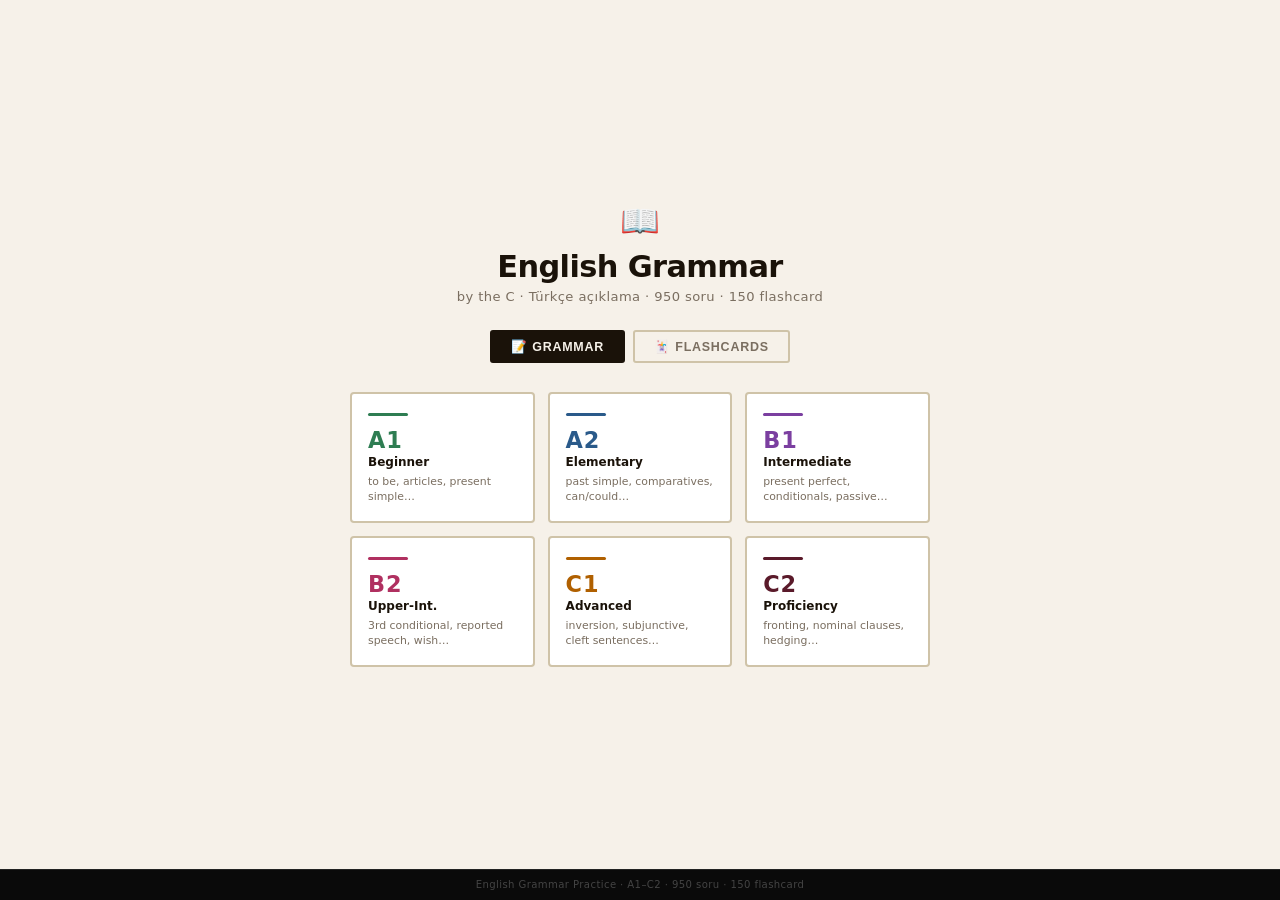
==== commit 5d8a0f1d: "Update index.html" ====
--- a/index.html
+++ b/index.html
@@ -177,7 +177,7 @@
 <div id="lvlScreen">
   <div class="ls-logo">📖</div>
   <div class="ls-title">English Grammar</div>
-  <div class="ls-sub">API yok · GitHub Pages'de çalışır · Türkçe açıklama · 950 soru · 150 flashcard</div>
+  <div class="ls-sub">by the C · Türkçe açıklama · 950 soru · 150 flashcard</div>
   <div class="mode-tabs">
     <button class="mode-tab active" id="tabGrammar" onclick="setMode('grammar')">📝 Grammar</button>
     <button class="mode-tab" id="tabVocab" onclick="setMode('vocab')">🃏 Flashcards</button>
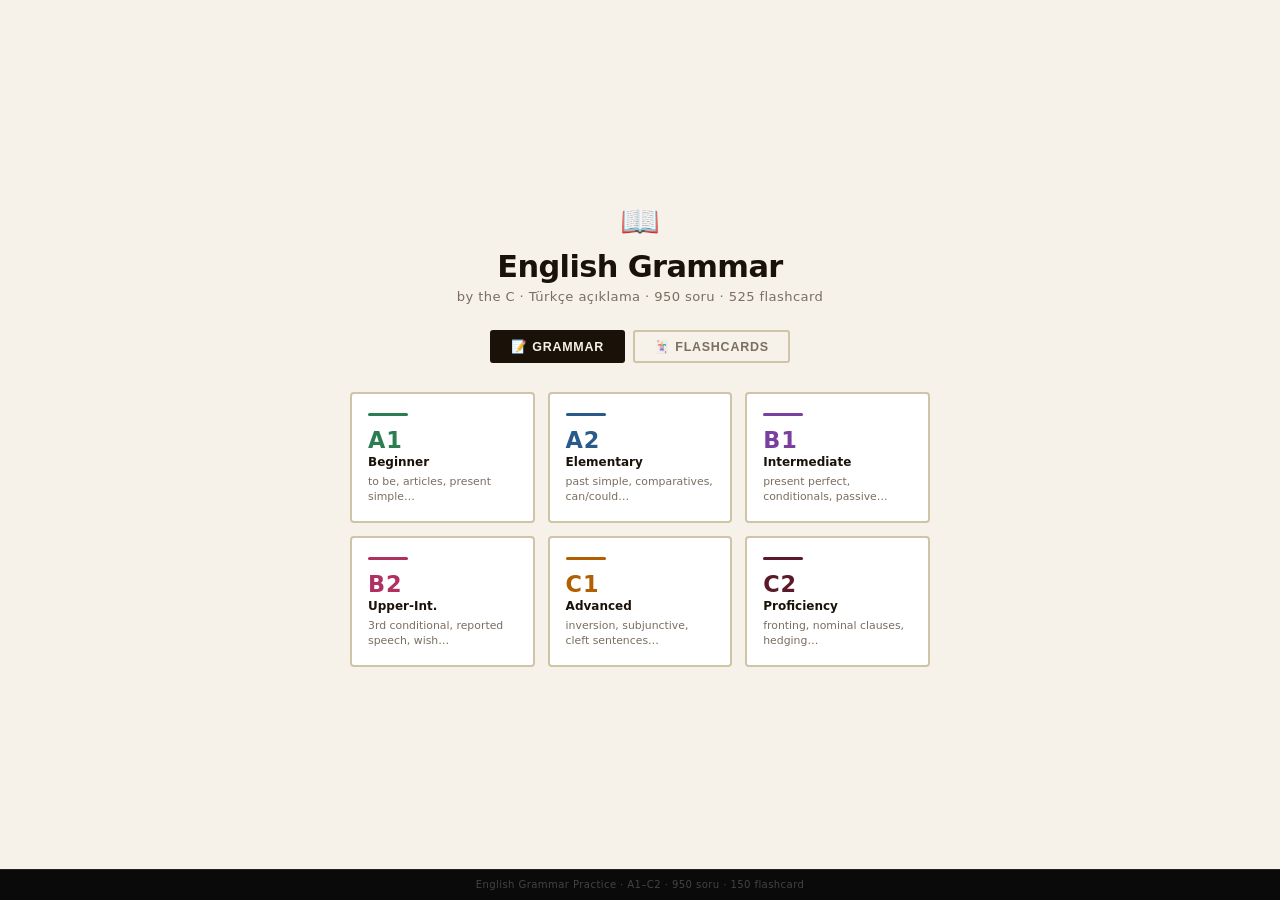
==== commit c40ca1f4: "Update index.html" ====
--- a/index.html
+++ b/index.html
@@ -177,7 +177,7 @@
 <div id="lvlScreen">
   <div class="ls-logo">📖</div>
   <div class="ls-title">English Grammar</div>
-  <div class="ls-sub">by the C · Türkçe açıklama · 950 soru · 150 flashcard</div>
+  <div class="ls-sub">by the C · Türkçe açıklama · 950 soru · 525 flashcard</div>
   <div class="mode-tabs">
     <button class="mode-tab active" id="tabGrammar" onclick="setMode('grammar')">📝 Grammar</button>
     <button class="mode-tab" id="tabVocab" onclick="setMode('vocab')">🃏 Flashcards</button>
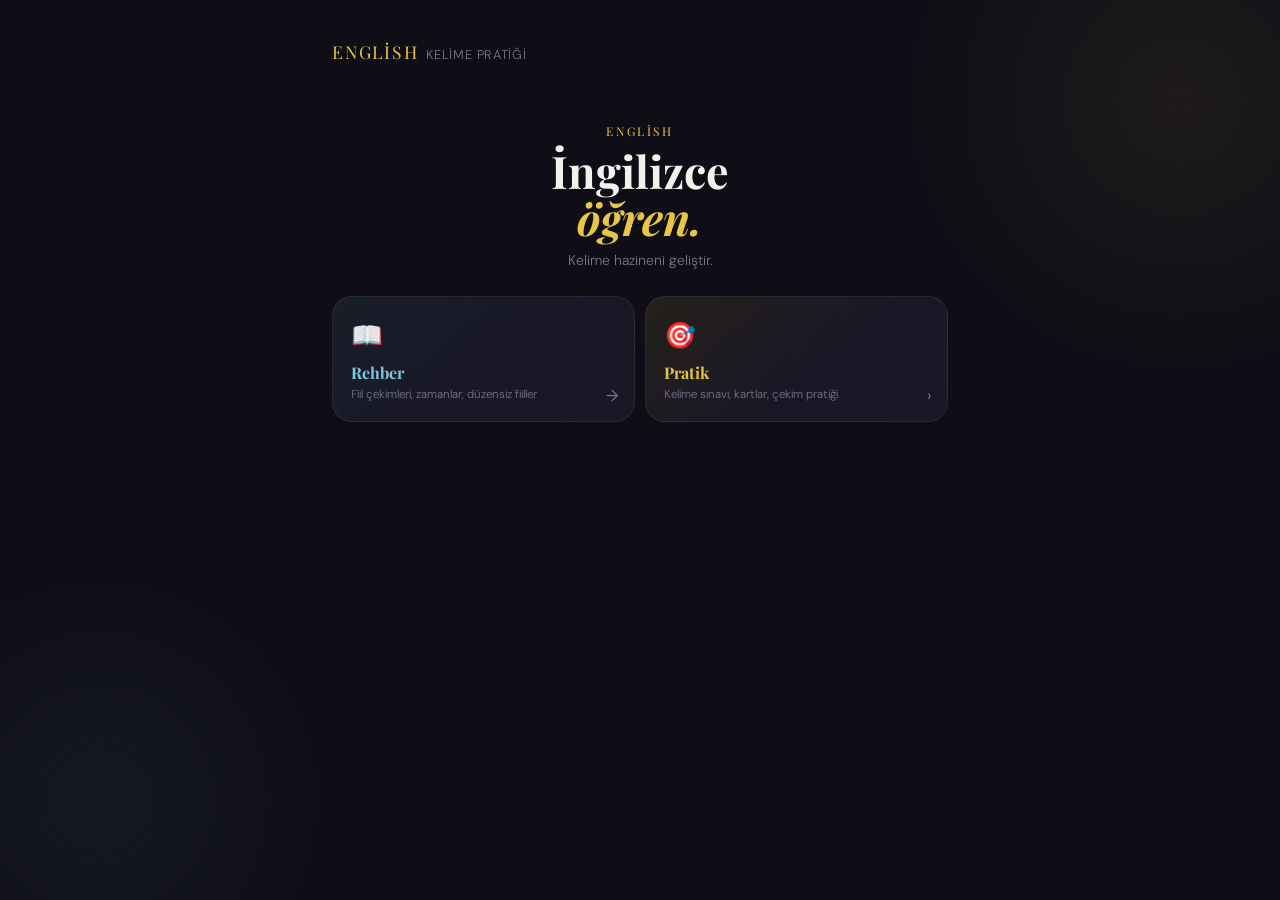
==== commit 4fe347fb: "Update index.html" ====
--- a/index.html
+++ b/index.html
@@ -1,480 +1,1046 @@
 <!DOCTYPE html>
 <html lang="tr">
 <head>
-<meta charset="UTF-8">
-<meta name="viewport" content="width=device-width,initial-scale=1">
-<title>English Grammar Practice</title>
+<meta charset="UTF-8" />
+<meta name="viewport" content="width=device-width, initial-scale=1.0" />
+<title>English — Kelime Pratiği</title>
+<link href="https://fonts.googleapis.com/css2?family=Playfair+Display:wght@400;700&family=DM+Sans:wght@300;400;500&display=swap" rel="stylesheet" />
 <style>
-*,*::before,*::after{box-sizing:border-box;margin:0;padding:0}
-:root{
-  --ink:#1a1209;--paper:#f6f1e9;--cream:#ede6d4;--white:#fff;
-  --gold:#c8923c;--gold-l:#e5b96a;--rust:#8b3a2a;--sage:#3d6b3a;
-  --muted:#7a6e60;--border:#cfc3a8;
-  --a1:#2e7d52;--a2:#2a5a8a;--b1:#7b3fa0;--b2:#b03060;
-  --c1:#b06000;--c2:#5a1a2a;
-  --shadow:0 2px 12px rgba(0,0,0,.09);
-}
-body{font-family:system-ui,-apple-system,'Segoe UI',sans-serif;background:var(--paper);color:var(--ink);min-height:100vh;display:flex;flex-direction:column}
-
-/* ── LEVEL SCREEN ── */
-#lvlScreen{flex:1;display:flex;flex-direction:column;align-items:center;justify-content:center;padding:2.5rem 1.5rem}
-.ls-logo{font-size:2rem;margin-bottom:.6rem}
-.ls-title{font-size:1.9rem;font-weight:800;letter-spacing:-.02em;text-align:center;margin-bottom:.3rem}
-.ls-sub{font-size:.82rem;color:var(--muted);margin-bottom:1.6rem;text-align:center;letter-spacing:.03em}
-.mode-tabs{display:flex;gap:.5rem;margin-bottom:1.8rem}
-.mode-tab{padding:.45rem 1.2rem;border:2px solid var(--border);background:transparent;font-size:.78rem;font-weight:700;letter-spacing:.06em;cursor:pointer;border-radius:3px;transition:all .15s;text-transform:uppercase;color:var(--muted)}
-.mode-tab.active{background:var(--ink);color:var(--paper);border-color:var(--ink)}
-.level-grid{display:grid;grid-template-columns:repeat(3,1fr);gap:.8rem;width:100%;max-width:580px}
-@media(max-width:480px){.level-grid{grid-template-columns:repeat(2,1fr)}}
-.lc{background:var(--white);border:2px solid var(--border);padding:1.2rem 1rem 1rem;cursor:pointer;transition:all .18s;border-radius:4px}
-.lc:hover{border-color:var(--ink);box-shadow:var(--shadow);transform:translateY(-2px)}
-.lc-bar{height:3px;width:40px;border-radius:2px;margin-bottom:.7rem}
-.lc-a1 .lc-bar{background:var(--a1)} .lc-a2 .lc-bar{background:var(--a2)}
-.lc-b1 .lc-bar{background:var(--b1)} .lc-b2 .lc-bar{background:var(--b2)}
-.lc-c1 .lc-bar{background:var(--c1)} .lc-c2 .lc-bar{background:var(--c2)}
-.lc-badge{font-size:1.4rem;font-weight:900;letter-spacing:.04em;margin-bottom:.1rem}
-.lc-a1 .lc-badge{color:var(--a1)} .lc-a2 .lc-badge{color:var(--a2)}
-.lc-b1 .lc-badge{color:var(--b1)} .lc-b2 .lc-badge{color:var(--b2)}
-.lc-c1 .lc-badge{color:var(--c1)} .lc-c2 .lc-badge{color:var(--c2)}
-.lc-name{font-size:.75rem;font-weight:700;margin-bottom:.3rem}
-.lc-topics{font-size:.68rem;color:var(--muted);line-height:1.45}
-
-/* ── APP SCREEN ── */
-#appScreen{display:none;flex-direction:column;flex:1}
-header{background:var(--ink);color:var(--paper);padding:.85rem 1.4rem;display:flex;align-items:center;gap:.9rem}
-.back-btn{background:none;border:1px solid rgba(255,255,255,.25);color:var(--paper);padding:.25rem .65rem;font-size:.7rem;cursor:pointer;border-radius:2px;transition:all .15s;font-weight:600;letter-spacing:.04em}
-.back-btn:hover{background:rgba(255,255,255,.12)}
-.hdr-info{flex:1}
-.hdr-info h1{font-size:1rem;font-weight:800;margin-bottom:.1rem}
-.hdr-info p{font-size:.65rem;color:var(--gold-l);text-transform:uppercase;letter-spacing:.1em}
-.hdr-right{display:flex;align-items:center;gap:.6rem}
-.lv-badge{font-size:.8rem;font-weight:800;padding:.25rem .75rem;border-radius:3px;letter-spacing:.08em;color:#fff}
-.badge-a1{background:var(--a1)} .badge-a2{background:var(--a2)}
-.badge-b1{background:var(--b1)} .badge-b2{background:var(--b2)}
-.badge-c1{background:var(--c1)} .badge-c2{background:var(--c2)}
-.mode-pill{font-size:.62rem;font-weight:700;padding:.2rem .6rem;border-radius:20px;letter-spacing:.08em;text-transform:uppercase}
-.pill-grammar{background:rgba(200,146,60,.25);color:var(--gold-l)}
-.pill-vocab{background:rgba(100,200,255,.2);color:#7dc0f0}
-.scorebar{background:#252015;display:flex;gap:1.6rem;padding:.4rem 1.4rem;font-size:.7rem;color:#bbb}
-.scorebar span{color:var(--gold-l);font-weight:700}
-main{flex:1;max-width:800px;margin:0 auto;width:100%;padding:1.4rem 1.2rem}
-.topics-wrap{margin-bottom:1.2rem}
-.topics-label{font-size:.72rem;font-weight:700;color:var(--muted);text-transform:uppercase;letter-spacing:.08em;margin-bottom:.5rem}
-.topics{display:flex;flex-wrap:wrap;gap:.35rem}
-.tbtn{font-size:.68rem;font-weight:600;padding:.3rem .72rem;border:1.5px solid var(--border);background:transparent;color:var(--ink);cursor:pointer;letter-spacing:.04em;border-radius:3px;transition:all .15s;text-transform:uppercase}
-.tbtn:hover{background:var(--ink);color:var(--paper);border-color:var(--ink)}
-.tbtn.on{background:var(--gold);color:var(--ink);border-color:var(--gold)}
-.card{background:var(--white);border:1px solid var(--border);border-top:4px solid var(--gold);border-radius:0 0 4px 4px;padding:1.6rem;min-height:260px;display:flex;flex-direction:column;gap:1rem}
-.card-meta{display:flex;justify-content:space-between;align-items:center;font-size:.65rem;color:var(--muted);text-transform:uppercase;letter-spacing:.08em;padding-bottom:.75rem;border-bottom:1px solid var(--cream)}
-.qtext{font-size:1.05rem;font-weight:500;line-height:1.75}
-.qtext em{font-style:normal;color:var(--rust);font-weight:800;background:rgba(139,58,42,.07);padding:0 .15em;border-radius:2px}
-.opts{display:flex;flex-direction:column;gap:.38rem}
-.obtn{display:flex;align-items:center;gap:.7rem;padding:.55rem .9rem;border:1.5px solid var(--border);background:var(--paper);cursor:pointer;font-size:.9rem;color:var(--ink);border-radius:3px;transition:all .14s;text-align:left}
-.obtn:hover:not(:disabled){border-color:var(--ink);background:var(--cream)}
-.ol{font-size:.65rem;font-weight:700;color:var(--muted);min-width:16px}
-.obtn.ok{border-color:var(--sage);background:#ecf5eb;color:var(--sage)}
-.obtn.ok .ol{color:var(--sage)}
-.obtn.bad{border-color:var(--rust);background:#fdf0ee;color:var(--rust)}
-.obtn.bad .ol{color:var(--rust)}
-.fill-row{display:flex;gap:.5rem;align-items:stretch}
-.fill-in{flex:1;padding:.55rem .9rem;border:1.5px solid var(--border);background:var(--paper);font-size:.95rem;font-family:inherit;color:var(--ink);outline:none;border-radius:3px;transition:border-color .15s}
-.fill-in:focus{border-color:var(--gold)}
-.fill-in.ok{border-color:var(--sage);background:#ecf5eb;color:var(--sage)}
-.fill-in.bad{border-color:var(--rust);background:#fdf0ee;color:var(--rust)}
-.check-btn{padding:.55rem 1.1rem;background:var(--ink);color:var(--paper);border:none;font-size:.72rem;font-weight:700;letter-spacing:.08em;cursor:pointer;border-radius:3px;transition:background .15s;text-transform:uppercase;white-space:nowrap}
-.check-btn:hover{background:var(--gold);color:var(--ink)}
-.fb{display:none;padding:.75rem 1rem;border-left:3px solid;border-radius:0 3px 3px 0;font-size:.84rem;line-height:1.6}
-.fb.ok-fb{display:block;background:#ecf5eb;border-color:var(--sage);color:#2a4a28}
-.fb.bad-fb{display:block;background:#fdf0ee;border-color:var(--rust);color:#6b2a1d}
-.fb-title{font-weight:700;margin-bottom:.35rem}
-.fb-en{font-style:italic;margin-bottom:.2rem;opacity:.9}
-.fb-tr{font-style:italic;opacity:.85;padding-top:.35rem;border-top:1px solid rgba(0,0,0,.08)}
-.bottom{display:flex;justify-content:space-between;align-items:center;margin-top:auto}
-.qctr{font-size:.68rem;color:var(--muted);font-weight:600}
-.next-btn{display:none;padding:.5rem 1.2rem;background:var(--gold);color:var(--ink);border:none;font-size:.72rem;font-weight:800;letter-spacing:.08em;cursor:pointer;border-radius:3px;text-transform:uppercase;transition:background .15s}
-.next-btn.show{display:inline-block}
-.next-btn:hover{background:var(--gold-l)}
-.start-btn{display:block;width:100%;padding:.85rem;background:var(--ink);color:var(--paper);border:none;font-size:.95rem;font-weight:700;cursor:pointer;border-radius:3px;letter-spacing:.04em;transition:all .2s;margin-top:auto}
-.start-btn:hover{background:var(--gold);color:var(--ink)}
-
-/* ── FLASHCARD SCREEN ── */
-#fcScreen{display:none;flex-direction:column;flex:1;background:#111}
-#fcScreen header{background:#0a0a0a;border-bottom:1px solid #222}
-.fc-body{flex:1;display:flex;flex-direction:column;align-items:center;padding:1.4rem 1.2rem;max-width:560px;margin:0 auto;width:100%}
-
-/* progress bar */
-.fc-progress{width:100%;display:flex;align-items:center;gap:.9rem;margin-bottom:1.6rem}
-.fc-bar-bg{flex:1;height:6px;background:#2a2a2a;border-radius:4px;overflow:hidden}
-.fc-bar-fill{height:100%;border-radius:4px;transition:width .4s ease}
-.fc-counter{font-size:.72rem;color:#888;font-weight:700;white-space:nowrap;min-width:48px;text-align:right}
-
-/* the flip card */
-.fc-scene{width:100%;perspective:900px;cursor:pointer;-webkit-tap-highlight-color:transparent}
-.fc-inner{position:relative;width:100%;transition:transform .5s cubic-bezier(.4,.2,.2,1);transform-style:preserve-3d}
-.fc-scene.flipped .fc-inner{transform:rotateY(180deg)}
-.fc-face{
-  position:absolute;width:100%;
-  backface-visibility:hidden;-webkit-backface-visibility:hidden;
-  border-radius:16px;overflow:hidden;
-  display:flex;flex-direction:column;
-}
-/* make height via padding trick */
-.fc-face::before{content:'';display:block;padding-top:62%}
-.fc-face-content{position:absolute;inset:0;display:flex;flex-direction:column;align-items:center;justify-content:center;padding:2rem 1.6rem;text-align:center}
-
-.fc-front{background:#1e1e2e}
-.fc-back{transform:rotateY(180deg)}
-
-/* front decorations */
-.fc-emoji{font-size:3.2rem;margin-bottom:.7rem;filter:drop-shadow(0 2px 8px rgba(0,0,0,.5));line-height:1}
-.fc-word{font-size:2rem;font-weight:900;letter-spacing:-.02em;color:#fff;margin-bottom:.3rem;line-height:1.1}
-.fc-pos{font-size:.72rem;font-weight:600;letter-spacing:.15em;text-transform:uppercase;opacity:.5;color:#fff;margin-bottom:.8rem}
-.fc-tap{font-size:.68rem;letter-spacing:.08em;text-transform:uppercase;opacity:.4;color:#fff;margin-top:.5rem;animation:pulse 2s infinite}
-@keyframes pulse{0%,100%{opacity:.4}50%{opacity:.7}}
-
-/* accent line on front */
-.fc-accent-line{position:absolute;bottom:0;left:0;right:0;height:4px}
-
-/* back */
-.fc-tr-big{font-size:1.7rem;font-weight:900;margin-bottom:.5rem;line-height:1.2}
-.fc-example-text{font-size:.9rem;font-style:italic;opacity:.85;line-height:1.6;margin-bottom:.3rem}
-.fc-extr-text{font-size:.8rem;opacity:.55;line-height:1.5}
-.fc-back-top{position:absolute;top:1rem;left:1.2rem;font-size:1.6rem;opacity:.3}
-
-/* level badge on card */
-.fc-lvl-dot{position:absolute;top:1rem;right:1.2rem;font-size:.6rem;font-weight:800;letter-spacing:.1em;text-transform:uppercase;opacity:.5;color:#fff}
-
-/* buttons */
-.fc-controls{display:flex;gap:.8rem;width:100%;margin-top:1.3rem}
-.fc-btn{flex:1;padding:.8rem;border:none;font-size:.8rem;font-weight:800;cursor:pointer;border-radius:10px;transition:all .15s;letter-spacing:.05em;text-transform:uppercase}
-.fc-btn.again{background:#2d1f1f;color:#f87171;border:2px solid #f87171}
-.fc-btn.again:hover{background:#f87171;color:#fff}
-.fc-btn.good{background:#1a2d1a;color:#4ade80;border:2px solid #4ade80}
-.fc-btn.good:hover{background:#4ade80;color:#111}
-.fc-controls-hidden{opacity:0;pointer-events:none}
-
-/* summary */
-.fc-summary{text-align:center;padding:2.5rem 1rem;color:#fff}
-.fc-summary .big-emoji{font-size:3.5rem;margin-bottom:.8rem;display:block}
-.fc-summary h2{font-size:1.6rem;font-weight:800;margin-bottom:.4rem}
-.fc-summary p{color:#999;font-size:.9rem;margin-bottom:1.8rem}
-.fc-restart{padding:.8rem 2rem;background:linear-gradient(135deg,#c8923c,#e5b96a);color:#111;border:none;font-size:.9rem;font-weight:800;cursor:pointer;border-radius:10px;text-transform:uppercase;letter-spacing:.06em;transition:opacity .15s}
-.fc-restart:hover{opacity:.85}
-
-/* known counter in scorebar */
-.fc-stats{background:#0a0a0a;display:flex;gap:2rem;padding:.4rem 1.4rem;font-size:.7rem;color:#666}
-.fc-stats span{font-weight:700}
-.fc-stats .stat-good{color:#4ade80}
-.fc-stats .stat-again{color:#f87171}
-
-footer{text-align:center;padding:.6rem;font-size:.63rem;color:var(--muted);border-top:1px solid var(--border);letter-spacing:.04em;background:var(--paper)}
-#fcScreen + footer{background:#0a0a0a;color:#444;border-color:#222}
+  *, *::before, *::after { box-sizing: border-box; margin: 0; padding: 0; }
+
+  :root {
+    --bg: #0f0e17;
+    --surface: #1a1827;
+    --surface2: #242236;
+    --accent: #e8c547;
+    --accent2: #f07167;
+    --accent3: #7ec8e3;
+    --text: #f4f0eb;
+    --muted: #7a7590;
+    --correct: #4caf7d;
+    --wrong: #e05c5c;
+    --border: rgba(255,255,255,0.07);
+  }
+
+  body {
+    font-family: 'DM Sans', sans-serif;
+    background: var(--bg);
+    color: var(--text);
+    min-height: 100vh;
+    display: flex;
+    flex-direction: column;
+    align-items: center;
+    padding: 0;
+    overflow-x: hidden;
+  }
+
+  body::before {
+    content: '';
+    position: fixed;
+    top: -200px; right: -200px;
+    width: 600px; height: 600px;
+    background: radial-gradient(circle, rgba(232,197,71,0.07) 0%, transparent 70%);
+    pointer-events: none;
+    z-index: 0;
+  }
+  body::after {
+    content: '';
+    position: fixed;
+    bottom: -150px; left: -150px;
+    width: 500px; height: 500px;
+    background: radial-gradient(circle, rgba(126,200,227,0.06) 0%, transparent 70%);
+    pointer-events: none;
+    z-index: 0;
+  }
+
+  header {
+    width: 100%;
+    max-width: 680px;
+    padding: 2.5rem 2rem 1.5rem;
+    position: relative; z-index: 1;
+  }
+
+  .logo {
+    font-family: 'Playfair Display', serif;
+    font-size: 1.1rem;
+    letter-spacing: 0.1em;
+    color: var(--accent);
+    text-transform: uppercase;
+    margin-bottom: 0.25rem;
+  }
+  .logo span { color: var(--muted); font-size: 0.8rem; letter-spacing: 0.05em; font-family: 'DM Sans', sans-serif; font-weight: 300; margin-left: 8px; }
+
+  .screen { display: none; width: 100%; max-width: 680px; padding: 0 2rem 4rem; position: relative; z-index: 1; }
+  .screen.active { display: block; animation: fadeIn 0.4s ease; }
+
+  @keyframes fadeIn { from { opacity: 0; transform: translateY(12px); } to { opacity: 1; transform: translateY(0); } }
+  @keyframes pop { 0% { transform: scale(0.95); } 60% { transform: scale(1.04); } 100% { transform: scale(1); } }
+  @keyframes shake { 0%,100% { transform: translateX(0); } 20%,60% { transform: translateX(-6px); } 40%,80% { transform: translateX(6px); } }
+
+  .home-hero { padding: 2rem 0 1.5rem; text-align: center; }
+  .home-logo { font-family: 'Playfair Display', serif; font-size: 0.75rem; letter-spacing: 0.22em; color: var(--accent); text-transform: uppercase; margin-bottom: 0.5rem; }
+  .home-title { font-family: 'Playfair Display', serif; font-size: clamp(2rem, 8vw, 2.8rem); font-weight: 700; line-height: 1.05; margin-bottom: 0.5rem; }
+  .home-title em { color: var(--accent); font-style: italic; }
+  .home-sub { color: var(--muted); font-size: 0.88rem; font-weight: 300; line-height: 1.6; }
+
+  .home-cards { display: grid; grid-template-columns: 1fr 1fr; gap: 10px; margin-bottom: 10px; }
+  .home-big-card {
+    border-radius: 20px; border: 1px solid var(--border);
+    padding: 1.4rem 1.1rem 1.1rem; cursor: pointer; position: relative;
+    overflow: hidden; transition: border-color 0.2s, transform 0.12s;
+    -webkit-tap-highlight-color: transparent; user-select: none;
+  }
+  .home-big-card:active { transform: scale(0.96); }
+  .home-big-card.rehber { background: linear-gradient(140deg, rgba(126,200,227,0.09) 0%, var(--surface) 60%); }
+  .home-big-card.rehber:hover { border-color: var(--accent3); }
+  .home-big-card.pratik { background: linear-gradient(140deg, rgba(232,197,71,0.1) 0%, var(--surface) 60%); }
+  .home-big-card.pratik:hover, .home-big-card.pratik.open { border-color: var(--accent); }
+  .hbc-icon { font-size: 1.6rem; display: block; margin-bottom: 0.6rem; }
+  .hbc-title { font-family: 'Playfair Display', serif; font-size: 1rem; font-weight: 700; margin-bottom: 0.25rem; }
+  .home-big-card.rehber .hbc-title { color: var(--accent3); }
+  .home-big-card.pratik .hbc-title { color: var(--accent); }
+  .hbc-desc { font-size: 0.72rem; color: var(--muted); line-height: 1.45; font-weight: 300; }
+  .hbc-arrow { position: absolute; bottom: 0.9rem; right: 1rem; font-size: 1rem; color: var(--muted); transition: transform 0.25s, color 0.2s; }
+  .home-big-card.pratik.open .hbc-arrow { transform: rotate(90deg); color: var(--accent); }
+
+  .pratik-panel {
+    display: none; background: var(--surface); border: 1px solid var(--accent);
+    border-radius: 20px; padding: 1.25rem 1.1rem; margin-bottom: 1rem;
+    animation: slideDown 0.22s ease;
+  }
+  .pratik-panel.open { display: block; }
+  @keyframes slideDown { from { opacity:0; transform:translateY(-6px); } to { opacity:1; transform:translateY(0); } }
+
+  .pp-section { margin-bottom: 1.1rem; }
+  .pp-label { font-size: 0.65rem; color: var(--muted); text-transform: uppercase; letter-spacing: 0.1em; font-weight: 500; margin-bottom: 0.55rem; }
+
+  .level-grid { display: grid; grid-template-columns: repeat(7, 1fr); gap: 5px; }
+  .level-btn {
+    padding: 9px 2px; border-radius: 9px; border: 1px solid var(--border);
+    background: transparent; color: var(--muted); font-size: 0.75rem; font-weight: 500;
+    cursor: pointer; font-family: 'DM Sans', sans-serif; transition: all 0.12s;
+    text-align: center; -webkit-tap-highlight-color: transparent;
+  }
+  .level-btn:active { transform: scale(0.9); }
+  .level-btn.selected { border-color: var(--accent); color: var(--accent); background: rgba(232,197,71,0.1); }
+
+  .cat-scroll {
+    display: flex; gap: 6px; overflow-x: auto; padding-bottom: 2px;
+    scrollbar-width: none; -ms-overflow-style: none;
+  }
+  .cat-scroll::-webkit-scrollbar { display: none; }
+  .cat-btn {
+    padding: 7px 13px; border-radius: 100px; border: 1px solid var(--border);
+    background: transparent; color: var(--muted); font-size: 0.76rem;
+    cursor: pointer; font-family: 'DM Sans', sans-serif; transition: all 0.12s;
+    white-space: nowrap; flex-shrink: 0; -webkit-tap-highlight-color: transparent;
+  }
+  .cat-btn:active { transform: scale(0.93); }
+  .cat-btn.selected { border-color: var(--accent3); color: var(--accent3); background: rgba(126,200,227,0.1); }
+
+  .mode-grid { display: grid; grid-template-columns: 1fr 1fr; gap: 7px; }
+  .mode-card {
+    background: var(--surface2); border: 1px solid var(--border);
+    border-radius: 13px; padding: 0.85rem 0.8rem; cursor: pointer;
+    transition: border-color 0.15s, background 0.15s, transform 0.1s;
+    -webkit-tap-highlight-color: transparent;
+  }
+  .mode-card:active { transform: scale(0.95); }
+  .mode-card.selected { border-color: var(--accent); background: rgba(232,197,71,0.07); }
+  .mode-icon { font-size: 1.1rem; margin-bottom: 0.35rem; }
+  .mode-name { font-size: 0.8rem; font-weight: 500; margin-bottom: 0.12rem; }
+  .mode-desc { font-size: 0.67rem; color: var(--muted); font-weight: 300; line-height: 1.4; }
+
+  .start-btn {
+    width: 100%; padding: 0.95rem; background: var(--accent); color: #0f0e17;
+    border: none; border-radius: 13px; font-size: 0.95rem; font-weight: 500;
+    font-family: 'DM Sans', sans-serif; cursor: pointer; letter-spacing: 0.02em;
+    transition: opacity 0.2s, transform 0.12s; -webkit-tap-highlight-color: transparent;
+    margin-top: 0.2rem;
+  }
+  .start-btn:hover { opacity: 0.9; }
+  .start-btn:active { transform: scale(0.98); }
+
+  .quiz-meta { display: flex; justify-content: space-between; align-items: center; margin-bottom: 1.5rem; }
+  .quiz-counter { font-size: 0.8rem; color: var(--muted); }
+  .score-badge { background: var(--surface); border: 1px solid var(--border); border-radius: 100px; padding: 4px 14px; font-size: 0.8rem; color: var(--text); }
+  .score-badge span { color: var(--accent); font-weight: 500; }
+
+  .progress-bar { height: 3px; background: var(--surface2); border-radius: 2px; margin-bottom: 2rem; overflow: hidden; }
+  .progress-fill { height: 100%; background: linear-gradient(90deg, var(--accent), var(--accent2)); border-radius: 2px; transition: width 0.4s cubic-bezier(0.4, 0, 0.2, 1); }
+
+  .question-card { background: var(--surface); border: 1px solid var(--border); border-radius: 20px; padding: 2rem 1.75rem; margin-bottom: 1.25rem; position: relative; overflow: hidden; }
+  .question-card::before { content: ''; position: absolute; top: 0; left: 0; right: 0; height: 1px; background: linear-gradient(90deg, transparent, rgba(255,255,255,0.1), transparent); }
+
+  .q-direction { display: inline-flex; align-items: center; gap: 6px; font-size: 0.72rem; color: var(--muted); text-transform: uppercase; letter-spacing: 0.08em; margin-bottom: 1rem; background: var(--surface2); padding: 4px 10px; border-radius: 100px; }
+  .q-direction .arrow { color: var(--accent); }
+  .q-category { font-size: 0.75rem; color: var(--accent3); margin-bottom: 0.5rem; font-weight: 500; }
+  .q-word { font-family: 'Playfair Display', serif; font-size: clamp(1.8rem, 5vw, 2.4rem); font-weight: 700; line-height: 1.2; margin-bottom: 0; }
+
+  .fill-input { width: 100%; margin-top: 1.5rem; background: var(--surface2); border: 1px solid var(--border); border-radius: 12px; padding: 0.9rem 1rem; font-size: 1.1rem; color: var(--text); font-family: 'DM Sans', sans-serif; outline: none; transition: border-color 0.2s; }
+  .fill-input:focus { border-color: rgba(255,255,255,0.25); }
+  .fill-input.correct-input { border-color: var(--correct); background: rgba(76,175,125,0.08); }
+  .fill-input.wrong-input { border-color: var(--wrong); background: rgba(224,92,92,0.08); }
+
+  .submit-btn { width: 100%; margin-top: 0.75rem; padding: 0.85rem; background: var(--surface2); border: 1px solid var(--border); border-radius: 12px; color: var(--text); font-size: 0.95rem; font-family: 'DM Sans', sans-serif; cursor: pointer; transition: all 0.15s; }
+  .submit-btn:hover { background: var(--surface); border-color: rgba(255,255,255,0.2); }
+
+  .options { display: grid; gap: 10px; }
+  .opt { background: var(--surface); border: 1px solid var(--border); border-radius: 14px; padding: 0.9rem 1.1rem; cursor: pointer; font-size: 0.95rem; font-family: 'DM Sans', sans-serif; color: var(--text); text-align: left; display: flex; align-items: center; gap: 12px; transition: border-color 0.15s, background 0.15s, transform 0.1s; }
+  .opt-letter { width: 28px; height: 28px; border: 1px solid var(--border); border-radius: 8px; display: flex; align-items: center; justify-content: center; font-size: 0.75rem; color: var(--muted); flex-shrink: 0; transition: all 0.15s; }
+  .opt:hover:not(:disabled) { border-color: rgba(255,255,255,0.2); transform: translateX(3px); }
+  .opt:hover:not(:disabled) .opt-letter { border-color: rgba(255,255,255,0.3); color: var(--text); }
+  .opt.correct-opt { border-color: var(--correct); background: rgba(76,175,125,0.1); animation: pop 0.3s ease; }
+  .opt.correct-opt .opt-letter { background: var(--correct); border-color: var(--correct); color: #fff; }
+  .opt.wrong-opt { border-color: var(--wrong); background: rgba(224,92,92,0.1); animation: shake 0.3s ease; }
+  .opt.wrong-opt .opt-letter { background: var(--wrong); border-color: var(--wrong); color: #fff; }
+
+  .feedback { min-height: 32px; font-size: 0.875rem; color: var(--muted); display: flex; align-items: center; gap: 8px; margin-top: 0.75rem; padding: 0 0.25rem; }
+  .feedback .dot { width: 6px; height: 6px; border-radius: 50%; background: var(--muted); flex-shrink: 0; }
+  .feedback.show-correct .dot { background: var(--correct); }
+  .feedback.show-correct { color: var(--correct); }
+  .feedback.show-wrong .dot { background: var(--wrong); }
+  .feedback.show-wrong { color: var(--wrong); }
+
+  .next-btn { width: 100%; padding: 1rem; background: transparent; border: 1px solid rgba(255,255,255,0.15); border-radius: 14px; color: var(--text); font-size: 0.95rem; font-family: 'DM Sans', sans-serif; cursor: pointer; transition: all 0.2s; display: none; align-items: center; justify-content: center; gap: 8px; }
+  .next-btn.visible { display: flex; animation: fadeIn 0.25s ease; }
+  .next-btn:hover { background: var(--surface); border-color: rgba(255,255,255,0.25); }
+  .next-arrow { transition: transform 0.2s; }
+  .next-btn:hover .next-arrow { transform: translateX(4px); }
+
+  .flashcard-wrap { margin-bottom: 1.5rem; cursor: pointer; }
+  .flashcard { background: var(--surface); border: 1px solid var(--border); border-radius: 20px; text-align: center; height: 240px; display: flex; flex-direction: column; align-items: center; justify-content: center; padding: 2rem; position: relative; transition: opacity 0.18s ease, transform 0.18s ease; }
+  .flashcard::before { content: ''; position: absolute; top: 0; left: 0; right: 0; height: 1px; background: linear-gradient(90deg, transparent, rgba(255,255,255,0.1), transparent); border-radius: 20px 20px 0 0; }
+  .flashcard.flipped { background: var(--surface2); }
+  .flashcard.flip-out { opacity: 0; transform: scale(0.96); }
+  .card-hint { font-size: 0.75rem; color: var(--muted); margin-bottom: 1rem; text-transform: uppercase; letter-spacing: 0.08em; }
+  .card-word { font-family: 'Playfair Display', serif; font-size: 2.2rem; font-weight: 700; }
+  .card-category { font-size: 0.8rem; color: var(--accent3); margin-top: 0.75rem; }
+  .card-example { font-size: 0.85rem; color: var(--muted); margin-top: 0.5rem; font-style: italic; }
+
+  .flash-actions { display: grid; grid-template-columns: 1fr 1fr; gap: 10px; margin-bottom: 1rem; }
+  .flash-btn { padding: 0.85rem; border-radius: 12px; border: 1px solid var(--border); font-family: 'DM Sans', sans-serif; font-size: 0.9rem; cursor: pointer; transition: all 0.15s; }
+  .flash-btn.knew { background: rgba(76,175,125,0.1); border-color: rgba(76,175,125,0.3); color: var(--correct); }
+  .flash-btn.knew:hover { background: rgba(76,175,125,0.2); }
+  .flash-btn.didnt { background: rgba(224,92,92,0.1); border-color: rgba(224,92,92,0.3); color: var(--wrong); }
+  .flash-btn.didnt:hover { background: rgba(224,92,92,0.2); }
+
+  .result-ring { width: 120px; height: 120px; margin: 0 auto 1.5rem; position: relative; }
+  .result-ring svg { transform: rotate(-90deg); }
+  .ring-bg { fill: none; stroke: var(--surface2); stroke-width: 8; }
+  .ring-fill { fill: none; stroke: var(--accent); stroke-width: 8; stroke-linecap: round; transition: stroke-dashoffset 1s cubic-bezier(0.4, 0, 0.2, 1); }
+  .ring-text { position: absolute; top: 50%; left: 50%; transform: translate(-50%, -50%); text-align: center; }
+  .ring-pct { font-size: 1.6rem; font-weight: 700; font-family: 'Playfair Display', serif; color: var(--accent); }
+  .ring-label { font-size: 0.7rem; color: var(--muted); text-transform: uppercase; letter-spacing: 0.06em; }
+
+  .result-title { font-family: 'Playfair Display', serif; font-size: 1.8rem; font-weight: 700; text-align: center; margin-bottom: 0.4rem; }
+  .result-sub { color: var(--muted); text-align: center; font-size: 0.9rem; margin-bottom: 2rem; font-weight: 300; }
+
+  .result-stats { display: grid; grid-template-columns: 1fr 1fr 1fr; gap: 10px; margin-bottom: 2rem; }
+  .stat-card { background: var(--surface); border: 1px solid var(--border); border-radius: 14px; padding: 1rem; text-align: center; }
+  .stat-num { font-size: 1.5rem; font-weight: 700; font-family: 'Playfair Display', serif; }
+  .stat-lbl { font-size: 0.72rem; color: var(--muted); text-transform: uppercase; letter-spacing: 0.06em; margin-top: 0.25rem; }
+
+  .result-actions { display: grid; grid-template-columns: 1fr 1fr; gap: 10px; }
+  .res-btn { padding: 0.9rem; border-radius: 12px; border: 1px solid var(--border); font-family: 'DM Sans', sans-serif; font-size: 0.9rem; cursor: pointer; transition: all 0.15s; background: transparent; color: var(--text); }
+  .res-btn.primary { background: var(--accent); color: #0f0e17; border-color: var(--accent); font-weight: 500; }
+  #retry-wrong-btn { border-color: var(--accent2); color: var(--accent2); }
+  #retry-wrong-btn:hover { background: rgba(240,113,103,0.1); }
+  .res-btn:hover { background: var(--surface); }
+  .res-btn.primary:hover { opacity: 0.9; background: var(--accent); }
+
+  .back-btn { background: none; border: none; color: var(--muted); font-family: 'DM Sans', sans-serif; font-size: 0.9rem; cursor: pointer; padding: 0.5rem 0; margin-bottom: 1.25rem; display: flex; align-items: center; gap: 8px; transition: color 0.15s; -webkit-tap-highlight-color: transparent; }
+  .back-btn:hover { color: var(--text); }
+
+  .streak-bar { display: flex; gap: 5px; margin-bottom: 2rem; }
+  .streak-dot { width: 28px; height: 5px; border-radius: 3px; background: var(--surface2); transition: background 0.3s; }
+  .streak-dot.correct-dot { background: var(--correct); }
+  .streak-dot.wrong-dot { background: var(--wrong); }
+
+  .gr-hero { padding: 0.5rem 0 1.5rem; }
+  .gr-eyebrow { font-size: 0.68rem; text-transform: uppercase; letter-spacing: 0.15em; color: var(--muted); margin-bottom: 0.3rem; }
+  .gr-title { font-family: 'Playfair Display', serif; font-size: 2rem; font-weight: 700; color: var(--accent); }
+
+  .gr-level-tabs { display: flex; gap: 6px; margin-bottom: 1.25rem; overflow-x: auto; scrollbar-width: none; padding-bottom: 2px; }
+  .gr-level-tabs::-webkit-scrollbar { display: none; }
+  .gr-level-tab { padding: 7px 16px; border-radius: 100px; border: 1px solid var(--border); background: transparent; color: var(--muted); font-size: 0.8rem; font-weight: 500; cursor: pointer; font-family: 'DM Sans', sans-serif; white-space: nowrap; flex-shrink: 0; transition: all 0.15s; -webkit-tap-highlight-color: transparent; }
+  .gr-level-tab.active { color: var(--bg); border-color: transparent; }
+  .gr-level-tab.teal.active  { background: var(--accent3); }
+  .gr-level-tab.blue.active  { background: #5ba4d4; }
+  .gr-level-tab.coral.active { background: var(--accent2); }
+  .gr-level-tab.purple.active{ background: #9b8ed6; }
+  .gr-level-tab.amber.active { background: #e8a045; }
+  .gr-level-tab.red.active   { background: var(--wrong); }
+
+  .gr-topic { background: var(--surface); border: 1px solid var(--border); border-radius: 18px; margin-bottom: 10px; overflow: hidden; }
+  .gr-topic-header { padding: 1rem 1.1rem; display: flex; justify-content: space-between; align-items: center; cursor: pointer; -webkit-tap-highlight-color: transparent; }
+  .gr-topic-header:active { opacity: 0.8; }
+  .gr-topic-label { display: flex; flex-direction: column; gap: 2px; }
+  .gr-topic-subtitle { font-size: 0.68rem; color: var(--muted); letter-spacing: 0.04em; }
+  .gr-topic-title { font-size: 0.95rem; font-weight: 500; }
+  .gr-topic-chevron { font-size: 0.9rem; color: var(--muted); transition: transform 0.25s; flex-shrink: 0; }
+  .gr-topic.open .gr-topic-chevron { transform: rotate(90deg); }
+
+  .gr-topic-body { display: none; padding: 0 1.1rem 1.25rem; animation: fadeIn 0.2s ease; }
+  .gr-topic.open .gr-topic-body { display: block; }
+  .gr-intro { font-size: 0.85rem; color: var(--muted); line-height: 1.7; margin-bottom: 1rem; font-weight: 300; }
+
+  .gr-table-wrap { margin-bottom: 1rem; }
+  .gr-table-label { font-size: 0.68rem; text-transform: uppercase; letter-spacing: 0.08em; color: var(--muted); margin-bottom: 0.4rem; font-weight: 500; padding-left: 4px; }
+  .gr-table-label.yellow { color: var(--accent); }
+  .gr-table-label.blue   { color: var(--accent3); }
+  .gr-table-label.coral  { color: var(--accent2); }
+  .gr-table-label.teal   { color: #5fcfb0; }
+  .gr-table-label.purple { color: #b8aff0; }
+  .gr-table-label.amber  { color: #e8a045; }
+  .gr-table-label.red    { color: var(--wrong); }
+
+  .gr-table { width: 100%; border-collapse: collapse; font-size: 0.82rem; background: var(--surface2); border-radius: 12px; overflow: hidden; }
+  .gr-table th { text-align: left; color: var(--muted); font-weight: 500; font-size: 0.68rem; text-transform: uppercase; letter-spacing: 0.06em; padding: 8px 10px 6px; border-bottom: 1px solid var(--border); }
+  .gr-table td { padding: 7px 10px; border-bottom: 1px solid rgba(255,255,255,0.03); color: var(--text); }
+  .gr-table tr:last-child td { border-bottom: none; }
+  .gr-table td:first-child { color: var(--muted); }
+
+  .gr-examples { display: flex; flex-direction: column; gap: 7px; margin-bottom: 1rem; }
+  .gr-example { background: var(--surface2); border-radius: 10px; padding: 9px 12px; display: flex; flex-direction: column; gap: 2px; }
+  .gr-ex-en { font-size: 0.88rem; color: var(--text); font-style: italic; }
+  .gr-ex-tr { font-size: 0.78rem; color: var(--muted); }
+
+  .gr-tips { display: flex; flex-direction: column; gap: 6px; margin-top: 0.75rem; }
+  .gr-tip { display: flex; gap: 8px; align-items: flex-start; background: rgba(232,197,71,0.06); border: 1px solid rgba(232,197,71,0.14); border-radius: 10px; padding: 8px 10px; font-size: 0.8rem; color: var(--muted); line-height: 1.55; }
+  .gr-tip-dot { color: var(--accent); flex-shrink: 0; margin-top: 1px; font-size: 0.7rem; }
+
+  @media (max-width: 480px) {
+    .screen { padding-left: 1rem; padding-right: 1rem; }
+    .result-stats { grid-template-columns: 1fr 1fr; }
+    .home-cards { grid-template-columns: 1fr 1fr; }
+    .q-word { font-size: 1.6rem; }
+  }
+  @media (max-width: 360px) {
+    .level-grid { grid-template-columns: repeat(4, 1fr); }
+    .home-cards { grid-template-columns: 1fr; }
+  }
 </style>
 </head>
 <body>
 
-<!-- LEVEL SELECT -->
-<div id="lvlScreen">
-  <div class="ls-logo">📖</div>
-  <div class="ls-title">English Grammar</div>
-  <div class="ls-sub">by the C · Türkçe açıklama · 950 soru · 525 flashcard</div>
-  <div class="mode-tabs">
-    <button class="mode-tab active" id="tabGrammar" onclick="setMode('grammar')">📝 Grammar</button>
-    <button class="mode-tab" id="tabVocab" onclick="setMode('vocab')">🃏 Flashcards</button>
-  </div>
-  <div class="level-grid">
-    <div class="lc lc-a1" onclick="selectLevel('A1')">
-      <div class="lc-bar"></div><div class="lc-badge">A1</div>
-      <div class="lc-name">Beginner</div>
-      <div class="lc-topics" id="sub-A1">to be, articles, present simple…</div>
-    </div>
-    <div class="lc lc-a2" onclick="selectLevel('A2')">
-      <div class="lc-bar"></div><div class="lc-badge">A2</div>
-      <div class="lc-name">Elementary</div>
-      <div class="lc-topics" id="sub-A2">past simple, comparatives, can/could…</div>
-    </div>
-    <div class="lc lc-b1" onclick="selectLevel('B1')">
-      <div class="lc-bar"></div><div class="lc-badge">B1</div>
-      <div class="lc-name">Intermediate</div>
-      <div class="lc-topics" id="sub-B1">present perfect, conditionals, passive…</div>
-    </div>
-    <div class="lc lc-b2" onclick="selectLevel('B2')">
-      <div class="lc-bar"></div><div class="lc-badge">B2</div>
-      <div class="lc-name">Upper-Int.</div>
-      <div class="lc-topics" id="sub-B2">3rd conditional, reported speech, wish…</div>
-    </div>
-    <div class="lc lc-c1" onclick="selectLevel('C1')">
-      <div class="lc-bar"></div><div class="lc-badge">C1</div>
-      <div class="lc-name">Advanced</div>
-      <div class="lc-topics" id="sub-C1">inversion, subjunctive, cleft sentences…</div>
-    </div>
-    <div class="lc lc-c2" onclick="selectLevel('C2')">
-      <div class="lc-bar"></div><div class="lc-badge">C2</div>
-      <div class="lc-name">Proficiency</div>
-      <div class="lc-topics" id="sub-C2">fronting, nominal clauses, hedging…</div>
-    </div>
-  </div>
-</div>
-
-<!-- GRAMMAR SCREEN -->
-<div id="appScreen">
-  <header>
-    <button class="back-btn" onclick="goBack()">← Geri</button>
-    <div class="hdr-info">
-      <h1>English Grammar Practice</h1>
-      <p id="hdrSub"></p>
-    </div>
-    <div class="hdr-right">
-      <span class="mode-pill pill-grammar">Grammar</span>
-      <div class="lv-badge" id="lvBadge"></div>
-    </div>
-  </header>
-  <div class="scorebar">
-    Doğru:&nbsp;<span id="sOk">0</span>&emsp;
-    Yanlış:&nbsp;<span id="sWr">0</span>&emsp;
-    Seri:&nbsp;<span id="sSt">0</span>&nbsp;🔥
-  </div>
-  <main>
-    <div class="topics-wrap">
-      <div class="topics-label">Konu</div>
-      <div class="topics" id="topicsEl"></div>
-    </div>
-    <div class="card" id="cardEl">
-      <div style="text-align:center;padding:2rem 0;color:var(--muted)">
-        <strong>Hazır mısın?</strong><br><small>Bir konu seç ve başla.</small>
+<header>
+  <div class="logo">English<span>kelime pratiği</span></div>
+</header>
+
+<!-- HOME SCREEN -->
+<div class="screen active" id="screen-home">
+  <div class="home-hero">
+    <div class="home-logo">English</div>
+    <h1 class="home-title">İngilizce<br><em>öğren.</em></h1>
+    <p class="home-sub">Kelime hazineni geliştir.</p>
+  </div>
+
+  <div class="home-cards">
+    <div class="home-big-card rehber" onclick="showScreen('screen-grammar')">
+      <span class="hbc-icon">📖</span>
+      <div class="hbc-title">Rehber</div>
+      <div class="hbc-desc">Fiil çekimleri, zamanlar, düzensiz fiiller</div>
+      <span class="hbc-arrow">→</span>
+    </div>
+    <div class="home-big-card pratik" id="pratik-card" onclick="togglePratik()">
+      <span class="hbc-icon">🎯</span>
+      <div class="hbc-title">Pratik</div>
+      <div class="hbc-desc">Kelime sınavı, kartlar, çekim pratiği</div>
+      <span class="hbc-arrow">›</span>
+    </div>
+  </div>
+
+  <div class="pratik-panel" id="pratik-panel">
+    <div class="pp-section">
+      <div class="pp-label">Seviye</div>
+      <div class="level-grid">
+        <button class="level-btn selected" data-level="A1" onclick="selectLevel(this)">A1</button>
+        <button class="level-btn" data-level="A2" onclick="selectLevel(this)">A2</button>
+        <button class="level-btn" data-level="B1" onclick="selectLevel(this)">B1</button>
+        <button class="level-btn" data-level="B2" onclick="selectLevel(this)">B2</button>
+        <button class="level-btn" data-level="C1" onclick="selectLevel(this)">C1</button>
+        <button class="level-btn" data-level="C2" onclick="selectLevel(this)">C2</button>
+        <button class="level-btn" data-level="all" onclick="selectLevel(this)">∞</button>
       </div>
-      <button class="start-btn" onclick="nextQ()">Başla →</button>
-    </div>
-  </main>
-</div>
-
-<!-- FLASHCARD SCREEN -->
-<div id="fcScreen">
-  <header>
-    <button class="back-btn" onclick="goBack()">← Geri</button>
-    <div class="hdr-info">
-      <h1>Vocabulary Flashcards</h1>
-      <p id="fcHdrSub"></p>
-    </div>
-    <div class="hdr-right">
-      <span class="mode-pill pill-vocab">Flashcards</span>
-      <div class="lv-badge" id="fcLvBadge"></div>
-    </div>
-  </header>
-  <div class="fc-stats">
-    Biliyorum:&nbsp;<span class="stat-good" id="fcGood">0</span>&emsp;
-    Tekrar:&nbsp;<span class="stat-again" id="fcAgainCt">0</span>
-  </div>
-  <div class="fc-body" id="fcBody"></div>
-</div>
-
-<footer>English Grammar Practice · A1–C2 · 950 soru · 150 flashcard</footer>
-
-<script>
-const QQ={"A1": {"to be": [{"type": "mc", "q": "She ___ a doctor.", "opts": ["am", "is", "are", "be"], "a": "B", "en": "'She' is third person singular, so we use 'is'.", "tr": "'She' üçüncü tekil şahıs olduğu için 'is' kullanılır."}, {"type": "mc", "q": "I ___ from Turkey.", "opts": ["is", "are", "am", "be"], "a": "C", "en": "First person singular 'I' always takes 'am'.", "tr": "Birinci tekil şahıs 'I' her zaman 'am' ile kullanılır."}, {"type": "mc", "q": "They ___ students.", "opts": ["is", "am", "are", "be"], "a": "C", "en": "'They' is plural and takes 'are'.", "tr": "'They' çoğul olduğu için 'are' kullanılır."}, {"type": "fill", "q": "We ___ best friends.", "a": "are", "en": "'We' is first person plural and takes 'are'.", "tr": "'We' birinci çoğul şahıs olduğu için 'are' alır."}, {"type": "fill", "q": "It ___ cold today.", "a": "is", "en": "'It' is third person singular and takes 'is'.", "tr": "'It' üçüncü tekil şahıs olduğu için 'is' alır."}, {"type": "mc", "q": "___ she your sister?", "opts": ["Am", "Are", "Is", "Be"], "a": "C", "en": "'She' is third person singular, so the question uses 'Is'.", "tr": "'She' üçüncü tekil şahıs olduğu için soru 'Is' ile yapılır."}, {"type": "fill", "q": "My parents ___ at home.", "a": "are", "en": "'My parents' is plural, so we use 'are'.", "tr": "'My parents' çoğul olduğu için 'are' kullanılır."}, {"type": "mc", "q": "The cat ___ on the table.", "opts": ["am", "are", "is", "been"], "a": "C", "en": "'The cat' is a singular noun, so we use 'is'.", "tr": "'The cat' tekil isim olduğu için 'is' kullanılır."}, {"type": "fill", "q": "He ___ my best friend.", "a": "is", "en": "'He' is third person singular, requiring 'is'.", "tr": "'He' üçüncü tekil şahıs olduğundan 'is' gerektirir."}, {"type": "mc", "q": "Where ___ you from?", "opts": ["am", "is", "are", "be"], "a": "C", "en": "'You' always uses 'are'.", "tr": "'You' her zaman 'are' alır."}, {"type": "mc", "q": "I ___ not tired.", "opts": ["is", "are", "am", "be"], "a": "C", "en": "Negative form with 'I' is 'am not'.", "tr": "'I' ile olumsuz form 'am not' şeklindedir."}, {"type": "fill", "q": "The books ___ on the shelf.", "a": "are", "en": "'Books' is plural, so 'are' is correct.", "tr": "'Books' çoğul olduğu için 'are' doğrudur."}, {"type": "mc", "q": "He ___ not happy.", "opts": ["am", "are", "is", "be"], "a": "C", "en": "Third person singular 'he' uses 'is not'.", "tr": "Üçüncü tekil şahıs 'he' ile 'is not' kullanılır."}, {"type": "fill", "q": "You ___ very kind.", "a": "are", "en": "'You' always takes 'are' in English.", "tr": "İngilizcede 'you' her zaman 'are' ile kullanılır."}, {"type": "mc", "q": "___ you a teacher?", "opts": ["Am", "Is", "Are", "Be"], "a": "C", "en": "Questions with 'you' use 'Are'.", "tr": "'You' ile soru cümlelerinde 'Are' kullanılır."}, {"type": "fill", "q": "She ___ a nurse.", "a": "is", "en": "Third person singular 'she' takes 'is'.", "tr": "Üçüncü tekil şahıs 'she' 'is' alır."}, {"type": "mc", "q": "We ___ at school now.", "opts": ["is", "am", "are", "be"], "a": "C", "en": "'We' is first person plural and uses 'are'.", "tr": "'We' birinci çoğul şahıs olduğu için 'are' kullanılır."}, {"type": "fill", "q": "___ he your brother?", "a": "Is", "en": "'Is' is used for third person singular questions.", "tr": "Üçüncü tekil şahıs sorularında 'Is' kullanılır."}, {"type": "mc", "q": "The dogs ___ in the garden.", "opts": ["is", "am", "are", "be"], "a": "C", "en": "Plural noun 'dogs' takes 'are'.", "tr": "Çoğul isim 'dogs' 'are' alır."}, {"type": "fill", "q": "I ___ a student.", "a": "am", "en": "First person singular 'I' always uses 'am'.", "tr": "Birinci tekil şahıs 'I' her zaman 'am' kullanır."}, {"type": "mc", "q": "___ they friends?", "opts": ["Is", "Am", "Are", "Be"], "a": "C", "en": "'They' takes 'are' in questions too.", "tr": "'They' sorularda da 'are' alır."}, {"type": "fill", "q": "She ___ not at home.", "a": "is", "en": "Third person singular negative: 'She is not'.", "tr": "Üçüncü tekil şahıs olumsuzu: 'She is not'."}, {"type": "mc", "q": "The apple ___ red.", "opts": ["am", "are", "is", "be"], "a": "C", "en": "Singular noun 'apple' takes 'is'.", "tr": "Tekil isim 'apple' 'is' alır."}, {"type": "fill", "q": "They ___ from Spain.", "a": "are", "en": "'They' takes 'are'.", "tr": "'They' 'are' alır."}, {"type": "mc", "q": "___ it a cat or a dog?", "opts": ["Am", "Are", "Is", "Be"], "a": "C", "en": "'It' is third person singular; questions use 'Is'.", "tr": "'It' üçüncü tekil şahıs; soru 'Is' ile yapılır."}], "articles (a/an/the)": [{"type": "mc", "q": "I have ___ dog.", "opts": ["a", "an", "the", "–"], "a": "A", "en": "'Dog' starts with a consonant sound, so we use 'a'.", "tr": "'Dog' ünsüz sesle başladığı için 'a' kullanılır."}, {"type": "mc", "q": "She is ___ engineer.", "opts": ["a", "an", "the", "–"], "a": "B", "en": "'Engineer' starts with a vowel sound, so we use 'an'.", "tr": "'Engineer' ünlü sesle başladığı için 'an' kullanılır."}, {"type": "mc", "q": "___ sun is very hot.", "opts": ["A", "An", "The", "–"], "a": "C", "en": "The sun is unique — there is only one, so we use 'the'.", "tr": "Güneş tektir, bu yüzden 'the' kullanılır."}, {"type": "fill", "q": "I want to eat ___ apple.", "a": "an", "en": "'Apple' begins with a vowel sound, so 'an' is used.", "tr": "'Apple' ünlü sesle başladığı için 'an' kullanılır."}, {"type": "mc", "q": "Can I have ___ orange?", "opts": ["a", "an", "the", "–"], "a": "B", "en": "'Orange' starts with a vowel sound, requiring 'an'.", "tr": "'Orange' ünlü sesle başladığı için 'an' kullanılır."}, {"type": "fill", "q": "___ Eiffel Tower is in Paris.", "a": "The", "en": "Famous unique landmarks use 'the'.", "tr": "Ünlü ve tek olan yapılar 'the' ile kullanılır."}, {"type": "mc", "q": "___ moon shines at night.", "opts": ["A", "An", "The", "–"], "a": "C", "en": "The moon is unique, so we use 'the'.", "tr": "Ay tektir, bu yüzden 'the' kullanılır."}, {"type": "fill", "q": "She is ___ honest person.", "a": "an", "en": "'Honest' starts with a vowel sound (silent h), so 'an' is used.", "tr": "'Honest' ünlü sesle başlar (h sessiz), bu yüzden 'an' kullanılır."}, {"type": "mc", "q": "I need ___ umbrella.", "opts": ["a", "an", "the", "–"], "a": "B", "en": "'Umbrella' starts with a vowel sound, so 'an' is correct.", "tr": "'Umbrella' ünlü sesle başladığı için 'an' doğrudur."}, {"type": "fill", "q": "___ Amazon is the longest river.", "a": "The", "en": "Rivers take the definite article 'the'.", "tr": "Nehirler 'the' belirli artikeli ile kullanılır."}, {"type": "mc", "q": "He is ___ university student.", "opts": ["a", "an", "the", "–"], "a": "A", "en": "'University' starts with a consonant sound (yoo), so 'a' is used.", "tr": "'University' ünsüz sesle başlar (yoo), bu yüzden 'a' kullanılır."}, {"type": "fill", "q": "I saw ___ elephant at the zoo.", "a": "an", "en": "'Elephant' starts with a vowel sound, requiring 'an'.", "tr": "'Elephant' ünlü sesle başladığı için 'an' gerekir."}, {"type": "mc", "q": "___ book on the table is mine.", "opts": ["A", "An", "The", "–"], "a": "C", "en": "We use 'the' when the noun is specified (on the table).", "tr": "İsim belirtildiğinde 'the' kullanılır."}, {"type": "fill", "q": "She plays ___ piano.", "a": "the", "en": "Musical instruments use the definite article 'the'.", "tr": "Müzik aletleri 'the' belirli artikeli ile kullanılır."}, {"type": "mc", "q": "He lives in ___ small house.", "opts": ["a", "an", "the", "–"], "a": "A", "en": "'Small' starts with a consonant; general reference uses 'a'.", "tr": "'Small' ünsüz ile başlar; genel ifade için 'a' kullanılır."}, {"type": "fill", "q": "We saw ___ film last night.", "a": "a", "en": "'Film' starts with a consonant; indefinite article 'a'.", "tr": "'Film' ünsüz ile başlar; belirsiz artikel 'a'."}, {"type": "mc", "q": "She is ___ actress.", "opts": ["a", "an", "the", "–"], "a": "B", "en": "'Actress' starts with a vowel sound, so 'an' is used.", "tr": "'Actress' ünlü sesle başladığı için 'an' kullanılır."}, {"type": "fill", "q": "Open ___ door, please.", "a": "the", "en": "'The door' is specific (a particular door), so 'the' is used.", "tr": "Belirli bir kapı söz konusu olduğu için 'the' kullanılır."}, {"type": "mc", "q": "I have ___ idea.", "opts": ["a", "an", "the", "–"], "a": "B", "en": "'Idea' starts with a vowel sound, requiring 'an'.", "tr": "'Idea' ünlü sesle başladığı için 'an' kullanılır."}, {"type": "fill", "q": "___ Pacific is the largest ocean.", "a": "The", "en": "Oceans take the definite article 'the'.", "tr": "Okyanuslar 'the' belirli artikeli ile kullanılır."}, {"type": "mc", "q": "She is ___ best student in the class.", "opts": ["a", "an", "the", "–"], "a": "C", "en": "Superlatives use 'the'.", "tr": "Üstünlük dereceleri 'the' ile kullanılır."}, {"type": "fill", "q": "He bought ___ new car.", "a": "a", "en": "'New' starts with a consonant; indefinite article 'a'.", "tr": "'New' ünsüz ile başlar; belirsiz artikel 'a'."}, {"type": "mc", "q": "___ cat is sleeping on the sofa.", "opts": ["A", "An", "The", "–"], "a": "C", "en": "We use 'the' for something already known/mentioned.", "tr": "Daha önce bilinen/bahsedilen şey için 'the' kullanılır."}, {"type": "fill", "q": "I need ___ new pen.", "a": "a", "en": "'New' starts with a consonant; 'a' is the indefinite article.", "tr": "'New' ünsüz ile başlar; belirsiz artikel 'a'."}, {"type": "mc", "q": "He is ___ honest man.", "opts": ["a", "an", "the", "–"], "a": "B", "en": "'Honest' starts with a vowel sound (silent h), so 'an' is correct.", "tr": "'Honest' ünlü sesle başlar (h sessiz), 'an' doğrudur."}], "present simple": [{"type": "mc", "q": "She ___ to school every day.", "opts": ["go", "goes", "going", "gone"], "a": "B", "en": "Third person singular adds -s/-es to the verb.", "tr": "Üçüncü tekil şahısta fiile -s/-es eklenir."}, {"type": "fill", "q": "They ___ (play) football on Sundays.", "a": "play", "en": "With 'they', the verb stays in base form.", "tr": "'They' ile fiilin yalın hali kullanılır."}, {"type": "mc", "q": "He ___ not like coffee.", "opts": ["do", "does", "is", "are"], "a": "B", "en": "Third person singular negative uses 'does not'.", "tr": "Üçüncü tekil şahıs olumsuzda 'does not' kullanılır."}, {"type": "fill", "q": "I ___ (wake) up at 7 every morning.", "a": "wake", "en": "First person singular keeps the base form.", "tr": "Birinci tekil şahıs fiilin yalın halini kullanır."}, {"type": "mc", "q": "___ they live in Istanbul?", "opts": ["Do", "Does", "Is", "Are"], "a": "A", "en": "Questions with 'they' use 'Do'.", "tr": "'They' ile soru cümlelerinde 'Do' kullanılır."}, {"type": "mc", "q": "Water ___ at 100 degrees.", "opts": ["boil", "boils", "boiling", "boiled"], "a": "B", "en": "Scientific facts use present simple; third person singular adds -s.", "tr": "Bilimsel gerçekler için geniş zaman; üçüncü tekil şahısta -s eklenir."}, {"type": "fill", "q": "She ___ (teach) English at school.", "a": "teaches", "en": "'Teach' ends in -ch, so we add -es for third person singular.", "tr": "'Teach' -ch ile bittiği için üçüncü tekil şahısta -es eklenir."}, {"type": "mc", "q": "___ he speak French?", "opts": ["Do", "Does", "Is", "Has"], "a": "B", "en": "Third person singular questions use 'Does'.", "tr": "Üçüncü tekil şahıs sorularında 'Does' kullanılır."}, {"type": "fill", "q": "My brother ___ (watch) TV every evening.", "a": "watches", "en": "'Watch' ends in -ch, requiring -es for third person singular.", "tr": "'Watch' -ch ile bittiği için üçüncü tekil şahısta -es alır."}, {"type": "mc", "q": "I ___ to music when I study.", "opts": ["listen", "listens", "listening", "listened"], "a": "A", "en": "First person 'I' uses the base form of the verb.", "tr": "Birinci şahıs 'I' fiilin yalın halini kullanır."}, {"type": "fill", "q": "The train ___ (leave) at 9 AM.", "a": "leaves", "en": "Scheduled events use present simple; third person singular adds -s.", "tr": "Planlanmış olaylar için geniş zaman; üçüncü tekil şahısta -s eklenir."}, {"type": "mc", "q": "She ___ her teeth twice a day.", "opts": ["brush", "brushes", "brushing", "brushed"], "a": "B", "en": "'Brush' ends in -sh, so we add -es for third person singular.", "tr": "'Brush' -sh ile bittiği için -es eklenir."}, {"type": "fill", "q": "We ___ (not/eat) meat.", "a": "don't eat", "en": "First person plural negative uses 'don't'.", "tr": "Birinci çoğul şahıs olumsuzda 'don't' kullanılır."}, {"type": "mc", "q": "The sun ___ in the east.", "opts": ["rise", "rises", "rising", "rose"], "a": "B", "en": "General truths use present simple; third person singular adds -s.", "tr": "Genel gerçekler için geniş zaman; üçüncü tekil şahısta -s eklenir."}, {"type": "fill", "q": "He ___ (not/have) a car.", "a": "doesn't have", "en": "Third person singular negative uses 'doesn't'.", "tr": "Üçüncü tekil şahıs olumsuzda 'doesn't' kullanılır."}, {"type": "mc", "q": "Dogs ___ meat.", "opts": ["eat", "eats", "eating", "eaten"], "a": "A", "en": "Plural subject 'dogs' uses the base form.", "tr": "Çoğul özne 'dogs' fiilin yalın halini kullanır."}, {"type": "fill", "q": "She ___ (go) to the gym every morning.", "a": "goes", "en": "'Go' with third person singular: 'goes'.", "tr": "'Go' fiilinin üçüncü tekil şahıs formu: 'goes'."}, {"type": "mc", "q": "I usually ___ tea in the morning.", "opts": ["drink", "drinks", "drinking", "drank"], "a": "A", "en": "First person 'I' uses the base form.", "tr": "Birinci şahıs 'I' yalın fiil kullanır."}, {"type": "fill", "q": "The shop ___ (open) at 9 o'clock.", "a": "opens", "en": "Third person singular present simple: 'opens'.", "tr": "Üçüncü tekil şahıs geniş zaman: 'opens'."}, {"type": "mc", "q": "She ___ in Paris.", "opts": ["live", "lives", "living", "lived"], "a": "B", "en": "Third person singular adds -s: 'lives'.", "tr": "Üçüncü tekil şahıs -s alır: 'lives'."}, {"type": "fill", "q": "___ (you/like) chocolate?", "a": "Do you like", "en": "Present simple question with 'you': Do you like...?", "tr": "'You' ile geniş zaman sorusu: Do you like...?"}, {"type": "mc", "q": "He ___ TV every night.", "opts": ["watch", "watches", "watching", "watched"], "a": "B", "en": "'Watch' with third person singular: 'watches'.", "tr": "'Watch' fiilinin üçüncü tekil şahıs formu: 'watches'."}, {"type": "fill", "q": "We ___ (study) English at school.", "a": "study", "en": "Plural 'we' uses the base form.", "tr": "Çoğul 'we' yalın fiil kullanır."}, {"type": "mc", "q": "___ your sister work here?", "opts": ["Do", "Does", "Is", "Did"], "a": "B", "en": "Third person singular questions use 'Does'.", "tr": "Üçüncü tekil şahıs sorularında 'Does' kullanılır."}, {"type": "fill", "q": "He ___ (fly) to London every week.", "a": "flies", "en": "'Fly' ends in consonant + y; third person singular: 'flies'.", "tr": "'Fly' ünsüz + y ile biter; üçüncü tekil şahıs: 'flies'."}], "plural nouns": [{"type": "mc", "q": "One cat, two ___.", "opts": ["cat", "cats", "cates", "caties"], "a": "B", "en": "Regular nouns add -s to form the plural.", "tr": "Düzenli isimler çoğul yapmak için -s alır."}, {"type": "fill", "q": "One box, three ___.", "a": "boxes", "en": "Nouns ending in -x add -es to form the plural.", "tr": "-x ile biten isimler çoğul için -es alır."}, {"type": "mc", "q": "One child, many ___.", "opts": ["childs", "childes", "children", "childrens"], "a": "C", "en": "'Child' is irregular; its plural is 'children'.", "tr": "'Child' düzensiz isimdir; çoğulu 'children'dır."}, {"type": "fill", "q": "One woman, two ___.", "a": "women", "en": "'Woman' is irregular; plural is 'women'.", "tr": "'Woman' düzensizdir; çoğulu 'women'dır."}, {"type": "mc", "q": "One tooth, many ___.", "opts": ["tooths", "toothes", "teeth", "teeths"], "a": "C", "en": "'Tooth' has the irregular plural 'teeth'.", "tr": "'Tooth' düzensiz çoğul alır: 'teeth'."}, {"type": "fill", "q": "One bus, four ___.", "a": "buses", "en": "Nouns ending in -s/-sh/-ch/-x add -es.", "tr": "-s/-sh/-ch/-x ile biten isimler -es alır."}, {"type": "mc", "q": "One leaf, many ___.", "opts": ["leafs", "leaves", "leives", "leafes"], "a": "B", "en": "Nouns ending in -f/-fe change to -ves in the plural.", "tr": "-f/-fe ile biten isimler çoğulda -ves'e dönüşür."}, {"type": "fill", "q": "One man, five ___.", "a": "men", "en": "'Man' is irregular; plural is 'men'.", "tr": "'Man' düzensiz isimdir; çoğulu 'men'dir."}, {"type": "mc", "q": "One city, three ___.", "opts": ["citys", "cities", "cityes", "citie"], "a": "B", "en": "Nouns ending in consonant + y change y to -ies.", "tr": "Ünsüz + y ile biten isimler y'yi -ies'e çevirir."}, {"type": "fill", "q": "One mouse, two ___.", "a": "mice", "en": "'Mouse' has the irregular plural 'mice'.", "tr": "'Mouse' düzensiz çoğul alır: 'mice'."}, {"type": "mc", "q": "One photo, many ___.", "opts": ["photoes", "photos", "photoss", "photies"], "a": "B", "en": "Words borrowed from other languages often just add -s.", "tr": "Yabancı kökenli kelimeler genellikle sadece -s alır."}, {"type": "fill", "q": "One church, two ___.", "a": "churches", "en": "Nouns ending in -ch add -es.", "tr": "-ch ile biten isimler -es alır."}, {"type": "mc", "q": "One person, many ___.", "opts": ["persons", "peoples", "people", "peoplees"], "a": "C", "en": "'People' is the common plural of 'person'.", "tr": "'Person'ın yaygın çoğulu 'people'dır."}, {"type": "fill", "q": "One wolf, three ___.", "a": "wolves", "en": "'Wolf' ends in -f; plural is 'wolves'.", "tr": "'Wolf' -f ile biter; çoğulu 'wolves'tür."}, {"type": "mc", "q": "One dish, two ___.", "opts": ["dishs", "dish", "dishes", "dishies"], "a": "C", "en": "Nouns ending in -sh add -es.", "tr": "-sh ile biten isimler -es alır."}, {"type": "fill", "q": "One foot, two ___.", "a": "feet", "en": "'Foot' is irregular; plural is 'feet'.", "tr": "'Foot' düzensizdir; çoğulu 'feet'tir."}, {"type": "mc", "q": "One baby, three ___.", "opts": ["babys", "babyes", "babies", "babie"], "a": "C", "en": "'Baby' ends in consonant + y; plural is 'babies'.", "tr": "'Baby' ünsüz + y ile biter; çoğulu 'babies'tir."}, {"type": "fill", "q": "One knife, two ___.", "a": "knives", "en": "'Knife' ends in -fe; plural is 'knives'.", "tr": "'Knife' -fe ile biter; çoğulu 'knives'tir."}, {"type": "mc", "q": "One ox, many ___.", "opts": ["oxs", "oxes", "ox", "oxen"], "a": "D", "en": "'Ox' has the irregular plural 'oxen'.", "tr": "'Ox' düzensiz çoğul alır: 'oxen'."}, {"type": "fill", "q": "One glass, two ___.", "a": "glasses", "en": "Nouns ending in -ss add -es.", "tr": "-ss ile biten isimler -es alır."}, {"type": "mc", "q": "One sheep, many ___.", "opts": ["sheeps", "sheepes", "sheep", "sheepe"], "a": "C", "en": "'Sheep' is an invariable noun; singular and plural are the same.", "tr": "'Sheep' değişmez isimdir; tekil ve çoğul aynıdır."}, {"type": "fill", "q": "One tomato, three ___.", "a": "tomatoes", "en": "Most nouns ending in -o add -es: 'tomatoes'.", "tr": "-o ile biten çoğu isim -es alır: 'tomatoes'."}, {"type": "mc", "q": "One half, two ___.", "opts": ["halfs", "half", "halves", "halvs"], "a": "C", "en": "'Half' ends in -f; plural is 'halves'.", "tr": "'Half' -f ile biter; çoğulu 'halves'tir."}, {"type": "fill", "q": "One child, four ___.", "a": "children", "en": "'Child' is irregular; plural is 'children'.", "tr": "'Child' düzensizdir; çoğulu 'children'dır."}, {"type": "mc", "q": "One story, two ___.", "opts": ["storys", "storyes", "stories", "storee"], "a": "C", "en": "'Story' ends in consonant + y; plural is 'stories'.", "tr": "'Story' ünsüz + y ile biter; çoğulu 'stories'tir."}], "have got": [{"type": "mc", "q": "I ___ a new phone.", "opts": ["have got", "has got", "had got", "having"], "a": "A", "en": "First person 'I' uses 'have got'.", "tr": "Birinci şahıs 'I' ile 'have got' kullanılır."}, {"type": "fill", "q": "She ___ (have got) blue eyes.", "a": "has got", "en": "Third person singular uses 'has got'.", "tr": "Üçüncü tekil şahıs 'has got' kullanır."}, {"type": "mc", "q": "___ you got a pen?", "opts": ["Have", "Has", "Had", "Do"], "a": "A", "en": "Questions with 'you' use 'Have' in 'have got' structures.", "tr": "'Have got' yapısında 'you' ile soru 'Have' ile başlar."}, {"type": "fill", "q": "They ___ (not/have got) a car.", "a": "haven't got", "en": "Negative of 'have got' with 'they' is 'haven't got'.", "tr": "'They' ile 'have got'un olumsuzu 'haven't got'tur."}, {"type": "mc", "q": "He ___ two brothers.", "opts": ["have got", "has got", "got", "getting"], "a": "B", "en": "Third person singular 'he' uses 'has got'.", "tr": "'He' üçüncü tekil şahıs olduğu için 'has got' kullanılır."}, {"type": "fill", "q": "___ she got a sister?", "a": "Has", "en": "Third person singular questions use 'Has'.", "tr": "Üçüncü tekil şahıs sorularında 'Has' kullanılır."}, {"type": "mc", "q": "We ___ a problem.", "opts": ["has got", "have got", "had", "getting"], "a": "B", "en": "First person plural 'we' uses 'have got'.", "tr": "Birinci çoğul şahıs 'we' ile 'have got' kullanılır."}, {"type": "fill", "q": "He ___ (not/have got) enough money.", "a": "hasn't got", "en": "Negative of 'has got' is 'hasn't got'.", "tr": "'Has got'un olumsuzu 'hasn't got'tur."}, {"type": "mc", "q": "___ they got a garden?", "opts": ["Has", "Have", "Had", "Is"], "a": "B", "en": "Questions with 'they' use 'Have'.", "tr": "'They' ile sorularda 'Have' kullanılır."}, {"type": "fill", "q": "I ___ (have got) a headache.", "a": "have got", "en": "'I' uses 'have got' to express physical states.", "tr": "'I' fiziksel durumları 'have got' ile ifade eder."}, {"type": "mc", "q": "My dog ___ long ears.", "opts": ["have got", "has got", "is got", "are got"], "a": "B", "en": "'My dog' is third person singular, so 'has got' is correct.", "tr": "'My dog' üçüncü tekil şahıs olduğu için 'has got' doğrudur."}, {"type": "fill", "q": "___ you got any siblings?", "a": "Have", "en": "'Have got' questions with 'you' start with 'Have'.", "tr": "'You' ile 'have got' soruları 'Have' ile başlar."}, {"type": "mc", "q": "She ___ not got a ticket.", "opts": ["have", "has", "had", "having"], "a": "B", "en": "Third person singular negative: 'has not got'.", "tr": "Üçüncü tekil şahıs olumsuz: 'has not got'."}, {"type": "fill", "q": "We ___ (have got) a lot of homework.", "a": "have got", "en": "'We' uses 'have got'.", "tr": "'We' 'have got' kullanır."}, {"type": "mc", "q": "___ he got a driving licence?", "opts": ["Have", "Has", "Had", "Is"], "a": "B", "en": "Third person singular questions use 'Has'.", "tr": "Üçüncü tekil şahıs sorularında 'Has' kullanılır."}, {"type": "fill", "q": "The cat ___ (have got) green eyes.", "a": "has got", "en": "Singular animal takes 'has got'.", "tr": "Tekil hayvan 'has got' alır."}, {"type": "mc", "q": "I ___ not got any money.", "opts": ["have", "has", "had", "having"], "a": "A", "en": "First person negative: 'have not got'.", "tr": "Birinci şahıs olumsuzu: 'have not got'."}, {"type": "fill", "q": "___ they got a swimming pool?", "a": "Have", "en": "'Have they got...?' is the question form for 'they'.", "tr": "'They' ile 'Have they got...?' soru formu kullanılır."}, {"type": "mc", "q": "She ___ got a beautiful voice.", "opts": ["have", "has", "had", "is"], "a": "B", "en": "'She' takes 'has got'.", "tr": "'She' 'has got' alır."}, {"type": "fill", "q": "I ___ (not/have got) a brother.", "a": "haven't got", "en": "First person negative: 'haven't got'.", "tr": "Birinci şahıs olumsuzu: 'haven't got'."}, {"type": "mc", "q": "___ you got a minute?", "opts": ["Has", "Have", "Had", "Is"], "a": "B", "en": "'Have you got...?' is used for polite requests.", "tr": "'Have you got...?' kibarca istek için kullanılır."}, {"type": "fill", "q": "He ___ (have got) a new job.", "a": "has got", "en": "'He' uses 'has got'.", "tr": "'He' 'has got' kullanır."}, {"type": "mc", "q": "We ___ got three cats.", "opts": ["have", "has", "is", "are"], "a": "A", "en": "'We' uses 'have got'.", "tr": "'We' 'have got' kullanır."}, {"type": "fill", "q": "___ your friend got a car?", "a": "Has", "en": "Third person singular question: 'Has your friend got...?'", "tr": "Üçüncü tekil şahıs sorusu: 'Has your friend got...?'"}, {"type": "mc", "q": "They ___ got two children.", "opts": ["have", "has", "is", "be"], "a": "A", "en": "'They' uses 'have got'.", "tr": "'They' 'have got' kullanır."}], "there is / there are": [{"type": "mc", "q": "___ a book on the table.", "opts": ["There are", "There is", "There am", "There be"], "a": "B", "en": "'A book' is singular, so we use 'There is'.", "tr": "'A book' tekil olduğu için 'There is' kullanılır."}, {"type": "fill", "q": "___ three chairs in the room.", "a": "There are", "en": "'Three chairs' is plural, so 'There are' is correct.", "tr": "'Three chairs' çoğul olduğu için 'There are' doğrudur."}, {"type": "mc", "q": "___ any milk in the fridge?", "opts": ["Is there", "Are there", "There is", "There are"], "a": "A", "en": "'Milk' is uncountable/singular, so 'Is there' is correct.", "tr": "'Milk' sayılamaz/tekil olduğu için 'Is there' doğrudur."}, {"type": "fill", "q": "___ an apple in my bag.", "a": "There is", "en": "'An apple' is singular, requiring 'There is'.", "tr": "'An apple' tekil olduğu için 'There is' gerekir."}, {"type": "mc", "q": "___ many people at the party.", "opts": ["There is", "There are", "There was", "Is there"], "a": "B", "en": "'Many people' is plural, so 'There are' is correct.", "tr": "'Many people' çoğul olduğu için 'There are' kullanılır."}, {"type": "fill", "q": "___ a lot of traffic today.", "a": "There is", "en": "'Traffic' is uncountable, treated as singular.", "tr": "'Traffic' sayılamaz ve tekil kabul edilir: 'There is'."}, {"type": "mc", "q": "___ five students in the class?", "opts": ["Is there", "Are there", "There is", "There are"], "a": "B", "en": "'Five students' is plural, so the question uses 'Are there'.", "tr": "'Five students' çoğul olduğu için soru 'Are there' ile yapılır."}, {"type": "fill", "q": "___ two bathrooms in this house.", "a": "There are", "en": "'Two bathrooms' is plural, so 'There are' is used.", "tr": "'Two bathrooms' çoğul olduğu için 'There are' kullanılır."}, {"type": "mc", "q": "___ a cat under the bed.", "opts": ["There are", "There is", "Are there", "Is there"], "a": "B", "en": "'A cat' is singular, so 'There is' is correct.", "tr": "'A cat' tekil olduğu için 'There is' doğrudur."}, {"type": "fill", "q": "___ any eggs in the fridge?", "a": "Are there", "en": "'Eggs' is plural, so the question is 'Are there'.", "tr": "'Eggs' çoğul olduğu için soru 'Are there' şeklindedir."}, {"type": "mc", "q": "___ some flowers on the table.", "opts": ["There is", "There are", "Is there", "There am"], "a": "B", "en": "'Flowers' is plural, so 'There are' is correct.", "tr": "'Flowers' çoğul olduğu için 'There are' doğrudur."}, {"type": "fill", "q": "___ a hospital near here?", "a": "Is there", "en": "'A hospital' is singular, so the question is 'Is there'.", "tr": "'A hospital' tekil olduğu için soru 'Is there' şeklindedir."}, {"type": "mc", "q": "___ nothing to do here.", "opts": ["There are", "There is", "Are there", "Is there"], "a": "B", "en": "'Nothing' is singular and takes 'There is'.", "tr": "'Nothing' tekil kabul edilir ve 'There is' alır."}, {"type": "fill", "q": "___ no water in the bottle.", "a": "There is", "en": "'Water' is uncountable, treated as singular.", "tr": "'Water' sayılamaz; tekil gibi kullanılır: 'There is'."}, {"type": "mc", "q": "___ a park near your house?", "opts": ["Is there", "Are there", "There is", "There are"], "a": "A", "en": "'A park' is singular; the question uses 'Is there'.", "tr": "'A park' tekil; soru 'Is there' ile yapılır."}, {"type": "fill", "q": "___ twelve months in a year.", "a": "There are", "en": "'Twelve months' is plural, so 'There are' is correct.", "tr": "'Twelve months' çoğul olduğu için 'There are' doğrudur."}, {"type": "mc", "q": "___ a problem with the computer.", "opts": ["There are", "There is", "Are there", "Is there"], "a": "B", "en": "'A problem' is singular, so 'There is' is correct.", "tr": "'A problem' tekil olduğu için 'There is' kullanılır."}, {"type": "fill", "q": "___ many trees in the forest.", "a": "There are", "en": "'Many trees' is plural: 'There are'.", "tr": "'Many trees' çoğul: 'There are'."}, {"type": "mc", "q": "How many students ___ in your class?", "opts": ["is there", "are there", "there is", "there are"], "a": "B", "en": "'Students' is plural; the question uses 'are there'.", "tr": "'Students' çoğul; soru 'are there' kullanır."}, {"type": "fill", "q": "___ a swimming pool in this hotel.", "a": "There is", "en": "'A swimming pool' is singular: 'There is'.", "tr": "'A swimming pool' tekil: 'There is'."}, {"type": "mc", "q": "___ no buses after midnight.", "opts": ["There is", "There are", "Is there", "Are there"], "a": "B", "en": "'Buses' is plural, so 'There are no buses'.", "tr": "'Buses' çoğul olduğu için 'There are no buses'."}, {"type": "fill", "q": "___ a letter for you on the desk.", "a": "There is", "en": "'A letter' is singular: 'There is'.", "tr": "'A letter' tekil: 'There is'."}, {"type": "mc", "q": "___ any good films on TV tonight?", "opts": ["Is there", "Are there", "There is", "There are"], "a": "B", "en": "'Films' is plural; question uses 'Are there'.", "tr": "'Films' çoğul; soru 'Are there' kullanır."}, {"type": "fill", "q": "___ a lot of noise outside.", "a": "There is", "en": "'Noise' is uncountable, treated as singular.", "tr": "'Noise' sayılamaz; tekil gibi kullanılır: 'There is'."}, {"type": "mc", "q": "___ an interesting museum in this city.", "opts": ["There are", "There is", "Are there", "Is there"], "a": "B", "en": "'An interesting museum' is singular: 'There is'.", "tr": "'An interesting museum' tekil: 'There is'."}], "imperatives": [{"type": "mc", "q": "___ quiet, please!", "opts": ["Being", "Be", "Is", "Are"], "a": "B", "en": "Imperatives use the base form of the verb.", "tr": "Emir cümleleri fiilin yalın haliyle kurulur."}, {"type": "fill", "q": "___ (not/run) in the corridor.", "a": "Don't run", "en": "Negative imperatives use 'Don't' + base verb.", "tr": "Olumsuz emir cümleleri 'Don't' + yalın fiil ile yapılır."}, {"type": "mc", "q": "___ your hands before eating.", "opts": ["Wash", "Washing", "Washes", "To wash"], "a": "A", "en": "Imperative sentences start with the base form.", "tr": "Emir cümleleri fiilin yalın haliyle başlar."}, {"type": "fill", "q": "Please ___ (sit) down.", "a": "sit", "en": "'Please' softens imperatives but the verb stays in base form.", "tr": "'Please' emri yumuşatır ama fiil yalın halde kalır."}, {"type": "mc", "q": "___ make noise! I'm studying.", "opts": ["Not", "Don't", "Doesn't", "No"], "a": "B", "en": "Negative imperatives use 'Don't' before the verb.", "tr": "Olumsuz emir cümlelerinde fiilden önce 'Don't' kullanılır."}, {"type": "fill", "q": "___ (open) the window, please.", "a": "Open", "en": "Polite imperatives start with the base verb.", "tr": "Kibarca emir cümleleri yalın fiille başlar."}, {"type": "mc", "q": "___ left at the traffic lights.", "opts": ["Turning", "Turn", "Turns", "To turn"], "a": "B", "en": "Directions use the imperative (base verb) form.", "tr": "Yol tarifi verirken emir formu kullanılır."}, {"type": "fill", "q": "___ (not/touch) that!", "a": "Don't touch", "en": "'Don't' + base verb forms the negative imperative.", "tr": "'Don't' + yalın fiil olumsuz emir oluşturur."}, {"type": "mc", "q": "___ me a call when you arrive.", "opts": ["Giving", "Give", "Gives", "To give"], "a": "B", "en": "Imperative form uses the base verb.", "tr": "Emir formu yalın fiil ile kurulur."}, {"type": "fill", "q": "___ (be) careful on the road.", "a": "Be", "en": "'Be' is the imperative form of 'to be'.", "tr": "'Be', 'to be' fiilinin emir formudur."}, {"type": "mc", "q": "Please ___ late again.", "opts": ["not be", "don't be", "not", "be not"], "a": "B", "en": "Negative imperative: 'Don't be' is the standard form.", "tr": "Olumsuz emir: 'Don't be' standart formdur."}, {"type": "fill", "q": "___ (eat) your vegetables!", "a": "Eat", "en": "Commands start with the imperative (base form).", "tr": "Komutlar fiilin yalın haliyle başlar."}, {"type": "mc", "q": "___ smoking in this area.", "opts": ["Not", "No", "Don't", "Doesn't"], "a": "C", "en": "'Don't' + verb forms negative imperatives.", "tr": "'Don't' + fiil olumsuz emir oluşturur."}, {"type": "fill", "q": "Please ___ (help) me with this.", "a": "help", "en": "'Please' + base verb forms a polite imperative.", "tr": "'Please' + yalın fiil kibarca emir oluşturur."}, {"type": "mc", "q": "___ the door, it's cold.", "opts": ["Closing", "Close", "Closes", "To close"], "a": "B", "en": "The imperative uses the base form of the verb.", "tr": "Emir formu fiilin yalın halini kullanır."}, {"type": "fill", "q": "___ (not/be) rude to your teacher.", "a": "Don't be", "en": "Negative imperative with 'be': 'Don't be'.", "tr": "'Be' ile olumsuz emir: 'Don't be'."}, {"type": "mc", "q": "___ straight on, then turn right.", "opts": ["Going", "Go", "Goes", "To go"], "a": "B", "en": "Directions use the imperative base form.", "tr": "Yol tarifi için emir yalın fiili kullanılır."}, {"type": "fill", "q": "Please ___ (not/use) your phone in class.", "a": "don't use", "en": "Polite negative imperative: 'please don't use'.", "tr": "Kibarca olumsuz emir: 'please don't use'."}, {"type": "mc", "q": "___ your homework before you play.", "opts": ["Finishing", "Finish", "Finishes", "To finish"], "a": "B", "en": "The imperative is the base form of the verb.", "tr": "Emir cümlesi fiilin yalın halidir."}, {"type": "fill", "q": "___ (listen) to me carefully.", "a": "Listen", "en": "'Listen' — base form imperative.", "tr": "'Listen' — yalın fiil emir formu."}, {"type": "mc", "q": "___ on the grass!", "opts": ["Not walk", "Don't walk", "Doesn't walk", "No walk"], "a": "B", "en": "Negative imperative: 'Don't walk'.", "tr": "Olumsuz emir: 'Don't walk'."}, {"type": "fill", "q": "___ (put) your bag over there.", "a": "Put", "en": "'Put' — base form used in imperatives.", "tr": "'Put' — emir formunda yalın fiil kullanılır."}, {"type": "mc", "q": "Please ___ a seat.", "opts": ["taking", "take", "takes", "to take"], "a": "B", "en": "'Take' is the base form used in the imperative.", "tr": "'Take' emir formunda kullanılan yalın fiildir."}, {"type": "fill", "q": "___ (not/forget) to lock the door.", "a": "Don't forget", "en": "Negative imperative: 'Don't forget'.", "tr": "Olumsuz emir: 'Don't forget'."}, {"type": "mc", "q": "___ kind to everyone.", "opts": ["Being", "Be", "Is", "To be"], "a": "B", "en": "'Be' is the imperative of 'to be'.", "tr": "'Be', 'to be' fiilinin emir formudur."}]}, "A2": {"past simple": [{"type": "mc", "q": "She ___ to Paris last year.", "opts": ["go", "goes", "went", "gone"], "a": "C", "en": "'Go' is irregular; past simple is 'went'.", "tr": "'Go' düzensiz fiildir; geçmiş zaman formu 'went'tir."}, {"type": "fill", "q": "I ___ (finish) my homework yesterday.", "a": "finished", "en": "Regular verbs add -ed to form the past simple.", "tr": "Düzenli fiiller geçmiş zaman için -ed alır."}, {"type": "mc", "q": "They ___ a movie last night.", "opts": ["watch", "watches", "watched", "watching"], "a": "C", "en": "Regular verb 'watch' + -ed = 'watched'.", "tr": "Düzenli fiil 'watch' + -ed = 'watched'."}, {"type": "fill", "q": "He ___ (not/come) to the party.", "a": "didn't come", "en": "Past simple negative uses 'didn't' + base verb.", "tr": "Geçmiş zaman olumsuzu 'didn't' + yalın fiil ile yapılır."}, {"type": "mc", "q": "___ you see that film?", "opts": ["Do", "Did", "Does", "Was"], "a": "B", "en": "Past simple questions use 'Did' + base verb.", "tr": "Geçmiş zaman sorularında 'Did' + yalın fiil kullanılır."}, {"type": "fill", "q": "We ___ (eat) pizza for dinner.", "a": "ate", "en": "'Eat' is irregular; past simple is 'ate'.", "tr": "'Eat' düzensiz fiildir; geçmiş zaman formu 'ate'tir."}, {"type": "mc", "q": "She ___ her keys yesterday.", "opts": ["lose", "looses", "lost", "losing"], "a": "C", "en": "'Lose' is irregular; past simple is 'lost'.", "tr": "'Lose' düzensiz; geçmiş zaman formu 'lost'tur."}, {"type": "fill", "q": "I ___ (buy) a new jacket last week.", "a": "bought", "en": "'Buy' is irregular; past simple is 'bought'.", "tr": "'Buy' düzensiz; geçmiş zaman formu 'bought'tur."}, {"type": "mc", "q": "He ___ the window by accident.", "opts": ["break", "broke", "broken", "breaking"], "a": "B", "en": "'Break' is irregular; past simple is 'broke'.", "tr": "'Break' düzensiz; geçmiş zaman formu 'broke'tur."}, {"type": "fill", "q": "They ___ (not/know) the answer.", "a": "didn't know", "en": "Negative past: 'didn't' + base verb.", "tr": "Olumsuz geçmiş: 'didn't' + yalın fiil."}, {"type": "fill", "q": "I ___ (see) an interesting documentary.", "a": "saw", "en": "'See' is irregular; past simple is 'saw'.", "tr": "'See' düzensiz; geçmiş zaman formu 'saw'dır."}, {"type": "mc", "q": "We ___ in that house for five years.", "opts": ["live", "lives", "lived", "living"], "a": "C", "en": "Regular verb 'live' + -d = 'lived'.", "tr": "Düzenli fiil 'live' + -d = 'lived'."}, {"type": "fill", "q": "She ___ (write) a letter to her friend.", "a": "wrote", "en": "'Write' is irregular; past simple is 'wrote'.", "tr": "'Write' düzensiz; geçmiş zaman formu 'wrote'tur."}, {"type": "mc", "q": "He ___ very happy when he heard the news.", "opts": ["is", "was", "were", "be"], "a": "B", "en": "Past simple of 'be' for singular = 'was'.", "tr": "'Be' fiilinin tekil geçmiş zaman formu 'was'tır."}, {"type": "fill", "q": "She ___ (take) the wrong bus.", "a": "took", "en": "'Take' is irregular; past simple is 'took'.", "tr": "'Take' düzensiz; geçmiş zaman formu 'took'tur."}, {"type": "mc", "q": "___ she call you?", "opts": ["Do", "Does", "Did", "Was"], "a": "C", "en": "Past simple questions use 'Did'.", "tr": "Geçmiş zaman sorularında 'Did' kullanılır."}, {"type": "fill", "q": "He ___ (run) in the park yesterday.", "a": "ran", "en": "'Run' is irregular; past simple is 'ran'.", "tr": "'Run' düzensiz; geçmiş zaman formu 'ran'dır."}, {"type": "mc", "q": "I ___ tired after the long journey.", "opts": ["am", "is", "was", "were"], "a": "C", "en": "Past simple of 'be' for 'I' = 'was'.", "tr": "'I' için 'be' fiilinin geçmiş formu 'was'tır."}, {"type": "fill", "q": "We ___ (not/go) to the beach last weekend.", "a": "didn't go", "en": "Negative past simple: 'didn't' + base verb.", "tr": "Olumsuz geçmiş zaman: 'didn't' + yalın fiil."}, {"type": "mc", "q": "They ___ the first people to arrive.", "opts": ["is", "am", "was", "were"], "a": "D", "en": "Past simple of 'be' for plural = 'were'.", "tr": "'Be' fiilinin çoğul geçmiş zaman formu 'were'dir."}, {"type": "fill", "q": "She ___ (feel) nervous before the exam.", "a": "felt", "en": "'Feel' is irregular; past simple is 'felt'.", "tr": "'Feel' düzensiz; geçmiş zaman formu 'felt'tir."}, {"type": "mc", "q": "He ___ the door and walked in.", "opts": ["open", "opens", "opened", "opening"], "a": "C", "en": "Regular verb 'open' + -ed = 'opened'.", "tr": "Düzenli fiil 'open' + -ed = 'opened'."}, {"type": "fill", "q": "I ___ (meet) her at the airport.", "a": "met", "en": "'Meet' is irregular; past simple is 'met'.", "tr": "'Meet' düzensiz; geçmiş zaman formu 'met'tir."}, {"type": "mc", "q": "___ they enjoy the concert?", "opts": ["Do", "Does", "Did", "Were"], "a": "C", "en": "Past simple questions always use 'Did'.", "tr": "Geçmiş zaman sorularında her zaman 'Did' kullanılır."}, {"type": "fill", "q": "She ___ (say) she was sorry.", "a": "said", "en": "'Say' is irregular; past simple is 'said'.", "tr": "'Say' düzensiz; geçmiş zaman formu 'said'dır."}], "present continuous": [{"type": "mc", "q": "She ___ a book right now.", "opts": ["read", "reads", "is reading", "are reading"], "a": "C", "en": "Present continuous = am/is/are + verb-ing. 'She' uses 'is'.", "tr": "Şimdiki zaman = am/is/are + fiil-ing. 'She' 'is' alır."}, {"type": "fill", "q": "They ___ (play) football at the moment.", "a": "are playing", "en": "'They' + present continuous = 'are playing'.", "tr": "'They' + şimdiki zaman = 'are playing'."}, {"type": "mc", "q": "I ___ to music now.", "opts": ["listen", "listens", "am listening", "is listening"], "a": "C", "en": "First person 'I' uses 'am' in present continuous.", "tr": "Birinci şahıs 'I' şimdiki zamanda 'am' alır."}, {"type": "fill", "q": "He ___ (not/work) today.", "a": "isn't working", "en": "Negative present continuous: isn't + verb-ing.", "tr": "Olumsuz şimdiki zaman: isn't + fiil-ing."}, {"type": "mc", "q": "___ you coming to the party tonight?", "opts": ["Are", "Is", "Am", "Do"], "a": "A", "en": "Questions with 'you' in present continuous use 'Are'.", "tr": "'You' ile şimdiki zaman sorularında 'Are' kullanılır."}, {"type": "fill", "q": "The children ___ (make) a lot of noise.", "a": "are making", "en": "'Children' is plural, so 'are making' is correct.", "tr": "'Children' çoğul olduğu için 'are making' doğrudur."}, {"type": "mc", "q": "Why ___ she crying?", "opts": ["are", "am", "is", "be"], "a": "C", "en": "'She' uses 'is' in present continuous questions.", "tr": "'She' şimdiki zaman sorularında 'is' alır."}, {"type": "fill", "q": "I ___ (write) an email right now.", "a": "am writing", "en": "'Write' drops the -e before adding -ing: 'writing'.", "tr": "'Write' -ing eklemeden önce -e'yi düşürür: 'writing'."}, {"type": "mc", "q": "We ___ a new project this week.", "opts": ["start", "starts", "are starting", "is starting"], "a": "C", "en": "'We' uses 'are' in the present continuous.", "tr": "'We' şimdiki zamanda 'are' alır."}, {"type": "fill", "q": "He ___ (sit) in the garden.", "a": "is sitting", "en": "'Sit' doubles the final consonant before -ing: 'sitting'.", "tr": "'Sit' -ing'den önce son ünsüzü çiftler: 'sitting'."}, {"type": "mc", "q": "___ they watching TV?", "opts": ["Is", "Am", "Are", "Do"], "a": "C", "en": "'They' uses 'are' in present continuous questions.", "tr": "'They' şimdiki zaman sorularında 'are' alır."}, {"type": "fill", "q": "She ___ (not/study) at the moment.", "a": "isn't studying", "en": "Negative with 'she': 'isn't studying'.", "tr": "'She' ile olumsuz: 'isn't studying'."}, {"type": "mc", "q": "The dog ___ in the garden.", "opts": ["runs", "run", "is running", "are running"], "a": "C", "en": "Singular 'the dog' uses 'is' + verb-ing.", "tr": "Tekil 'the dog' 'is' + fiil-ing alır."}, {"type": "fill", "q": "I ___ (cook) dinner right now.", "a": "am cooking", "en": "First person present continuous: 'am + verb-ing'.", "tr": "Birinci şahıs şimdiki zaman: 'am + fiil-ing'."}, {"type": "mc", "q": "What ___ you doing?", "opts": ["is", "am", "are", "be"], "a": "C", "en": "Present continuous question with 'you' uses 'are'.", "tr": "'You' ile şimdiki zaman sorusu 'are' kullanır."}, {"type": "fill", "q": "She ___ (run) to the bus stop.", "a": "is running", "en": "'Run' doubles the final consonant: 'running'.", "tr": "'Run' son ünsüzü çiftler: 'running'."}, {"type": "mc", "q": "He ___ outside. Look!", "opts": ["snow", "snows", "is snowing", "are snowing"], "a": "C", "en": "Present continuous for an action happening now.", "tr": "Şu anda gerçekleşen eylem için şimdiki zaman kullanılır."}, {"type": "fill", "q": "We ___ (not/watch) TV; we ___ (study).", "a": "aren't watching / are studying", "en": "Negative and positive present continuous in one sentence.", "tr": "Aynı cümlede olumsuz ve olumlu şimdiki zaman."}, {"type": "mc", "q": "___ she wearing a red coat?", "opts": ["Is", "Are", "Am", "Does"], "a": "A", "en": "'She' takes 'Is' in present continuous questions.", "tr": "'She' şimdiki zaman sorularında 'Is' alır."}, {"type": "fill", "q": "They ___ (build) a new bridge.", "a": "are building", "en": "'They' + present continuous = 'are building'.", "tr": "'They' + şimdiki zaman = 'are building'."}, {"type": "mc", "q": "I can't talk now. I ___ a meeting.", "opts": ["have", "am having", "is having", "having"], "a": "B", "en": "Present continuous for a temporary situation: 'am having'.", "tr": "Geçici durum için şimdiki zaman: 'am having'."}, {"type": "fill", "q": "He ___ (swim) in the pool.", "a": "is swimming", "en": "'Swim' doubles the final consonant: 'swimming'.", "tr": "'Swim' son ünsüzü çiftler: 'swimming'."}, {"type": "mc", "q": "She is tired because she ___ all day.", "opts": ["works", "worked", "has worked", "is working"], "a": "D", "en": "Present continuous describes an ongoing action.", "tr": "Şimdiki zaman süregelen bir eylemi tanımlar."}, {"type": "fill", "q": "___ (what/you/look) at?", "a": "What are you looking", "en": "Present continuous question: What are you looking at?", "tr": "Şimdiki zaman sorusu: What are you looking at?"}, {"type": "mc", "q": "They ___ to the cinema tonight.", "opts": ["go", "goes", "are going", "is going"], "a": "C", "en": "Present continuous for a fixed future plan.", "tr": "Kesinleşmiş gelecek planı için şimdiki zaman kullanılır."}], "comparatives & superlatives": [{"type": "mc", "q": "She is ___ than her brother.", "opts": ["tall", "taller", "tallest", "more tall"], "a": "B", "en": "One-syllable adjectives add -er for the comparative.", "tr": "Tek heceli sıfatlar karşılaştırma için -er alır."}, {"type": "fill", "q": "This is ___ (expensive) restaurant in the city.", "a": "the most expensive", "en": "Long adjectives form superlatives with 'the most'.", "tr": "Uzun sıfatlar üstünlük derecesini 'the most' ile yapar."}, {"type": "mc", "q": "He runs ___ than me.", "opts": ["fast", "faster", "fastest", "more fast"], "a": "B", "en": "'Fast' is one syllable; comparative is 'faster'.", "tr": "'Fast' tek hecelidir; karşılaştırma formu 'faster'dır."}, {"type": "fill", "q": "Mount Everest is ___ (high) mountain in the world.", "a": "the highest", "en": "One-syllable adjectives form superlatives with -est.", "tr": "Tek heceli sıfatlar üstünlük derecesini -est ile yapar."}, {"type": "mc", "q": "This film is ___ than that one.", "opts": ["more boring", "boringer", "boringly", "boringest"], "a": "A", "en": "Two+ syllable adjectives use 'more' for comparatives.", "tr": "İki+ heceli sıfatlar karşılaştırma için 'more' alır."}, {"type": "fill", "q": "My bag is ___ (heavy) than yours.", "a": "heavier", "en": "Adjectives ending in -y change to -ier.", "tr": "-y ile biten sıfatlar -ier'e dönüşür."}, {"type": "mc", "q": "She is the ___ student in the class.", "opts": ["good", "better", "best", "most good"], "a": "C", "en": "'Good' is irregular; superlative is 'best'.", "tr": "'Good' düzensizdir; üstünlük derecesi 'best'tir."}, {"type": "fill", "q": "Today is ___ (hot) day of the year.", "a": "the hottest", "en": "CVC adjectives double the final consonant: 'hottest'.", "tr": "ÜSÜ sıfatlar son ünsüzü çiftler: 'hottest'."}, {"type": "mc", "q": "He is ___ than his sister.", "opts": ["more old", "older", "eldest", "most old"], "a": "B", "en": "'Old' is one syllable; comparative is 'older'.", "tr": "'Old' tek hecelidir; karşılaştırma formu 'older'dır."}, {"type": "fill", "q": "This is ___ (bad) film I've ever seen.", "a": "the worst", "en": "'Bad' is irregular; superlative is 'the worst'.", "tr": "'Bad' düzensizdir; üstünlük derecesi 'the worst'tür."}, {"type": "mc", "q": "The blue car is ___ than the red car.", "opts": ["expensiver", "more expensive", "most expensive", "expensivest"], "a": "B", "en": "Multi-syllable adjectives use 'more'.", "tr": "Çok heceli sıfatlar 'more' kullanır."}, {"type": "fill", "q": "He is the ___ (tall) player on the team.", "a": "tallest", "en": "One-syllable adjective + -est for superlative.", "tr": "Tek heceli sıfat + -est üstünlük derecesi oluşturur."}, {"type": "mc", "q": "This puzzle is ___ than I thought.", "opts": ["more difficult", "difficulter", "most difficult", "difficultier"], "a": "A", "en": "'Difficult' has three syllables; it uses 'more'.", "tr": "'Difficult' üç hecelidir; 'more' kullanır."}, {"type": "fill", "q": "He is the ___ (funny) person I know.", "a": "funniest", "en": "Adjectives ending in -y change to -iest.", "tr": "-y ile biten sıfatlar -iest'e dönüşür."}, {"type": "mc", "q": "She got ___ marks in the class.", "opts": ["good", "better", "the best", "most good"], "a": "C", "en": "Irregular superlative: 'good → the best'.", "tr": "Düzensiz üstünlük derecesi: 'good → the best'."}, {"type": "fill", "q": "My brother is ___ (young) person in the family.", "a": "the youngest", "en": "'Young' + -est = 'youngest'.", "tr": "'Young' + -est = 'youngest'."}, {"type": "mc", "q": "London is ___ than my town.", "opts": ["big", "bigger", "biggest", "more big"], "a": "B", "en": "'Big' is one syllable; comparative doubles final consonant: 'bigger'.", "tr": "'Big' tek hecelidir; karşılaştırmada son ünsüz çiftlenir: 'bigger'."}, {"type": "fill", "q": "She is ___ (happy) now than she was before.", "a": "happier", "en": "'Happy' ends in -y; comparative is 'happier'.", "tr": "'Happy' -y ile biter; karşılaştırma formu 'happier'dır."}, {"type": "mc", "q": "This is the ___ hotel in the city.", "opts": ["more comfortable", "comfortable", "most comfortable", "comfortabler"], "a": "C", "en": "'Comfortable' has four syllables; superlative uses 'most'.", "tr": "'Comfortable' dört hecelidir; üstünlük derecesi 'most' kullanır."}, {"type": "fill", "q": "He runs ___ (fast) of all the athletes.", "a": "the fastest", "en": "'Fast' + -est = 'fastest'; the definite article 'the' is used.", "tr": "'Fast' + -est = 'fastest'; 'the' belirli artikeli kullanılır."}, {"type": "mc", "q": "She is ___ than her colleagues.", "opts": ["more hard-working", "harder working", "hardest working", "most hard-working"], "a": "A", "en": "Compound adjectives use 'more' for comparatives.", "tr": "Bileşik sıfatlar karşılaştırma için 'more' kullanır."}, {"type": "fill", "q": "This coffee is ___ (strong) than the other one.", "a": "stronger", "en": "'Strong' + -er = 'stronger'.", "tr": "'Strong' + -er = 'stronger'."}, {"type": "mc", "q": "It was ___ film I have ever watched.", "opts": ["the more boring", "the most boring", "most boring", "the boringest"], "a": "B", "en": "Multi-syllable adjective superlative: 'the most boring'.", "tr": "Çok heceli sıfat üstünlük derecesi: 'the most boring'."}, {"type": "fill", "q": "My house is ___ (small) than yours.", "a": "smaller", "en": "'Small' + -er = 'smaller'.", "tr": "'Small' + -er = 'smaller'."}, {"type": "mc", "q": "Who is ___ person in your family?", "opts": ["the older", "the oldest", "the most old", "older"], "a": "B", "en": "'Old' + -est = 'the oldest' (superlative with 'the').", "tr": "'Old' + -est = 'the oldest' ('the' ile üstünlük derecesi)."}], "can / could": [{"type": "mc", "q": "She ___ swim very well.", "opts": ["can", "cans", "is can", "be can"], "a": "A", "en": "'Can' does not change form — no -s for third person.", "tr": "'Can' hiçbir şahısta değişmez — üçüncü şahısta -s almaz."}, {"type": "fill", "q": "___ you help me, please?", "a": "Can", "en": "'Can' is used for polite requests.", "tr": "'Can' kibarca istek ifade etmek için kullanılır."}, {"type": "mc", "q": "When I was young, I ___ run very fast.", "opts": ["can", "could", "will", "am able"], "a": "B", "en": "'Could' is the past of 'can', used for past ability.", "tr": "'Could' 'can'ın geçmiş formudur; geçmişteki yetenek için kullanılır."}, {"type": "fill", "q": "He ___ (not/can) speak Japanese.", "a": "can't", "en": "Negative of 'can' is 'can't' or 'cannot'.", "tr": "'Can'ın olumsuzu 'can't' veya 'cannot'tur."}, {"type": "mc", "q": "___ I use your phone?", "opts": ["Could", "Should", "Must", "Will"], "a": "A", "en": "'Could' is more polite than 'can' for requests.", "tr": "'Could', istek ifadelerinde 'can'dan daha kibardır."}, {"type": "fill", "q": "She ___ (not/could) come to the party.", "a": "couldn't", "en": "Past negative of 'can' is 'couldn't'.", "tr": "'Can'ın geçmiş olumsuz formu 'couldn't'tır."}, {"type": "mc", "q": "He ___ speak three languages when he was a child.", "opts": ["can", "could", "will", "must"], "a": "B", "en": "Past ability uses 'could'.", "tr": "Geçmişteki yetenek 'could' ile ifade edilir."}, {"type": "fill", "q": "I ___ (can) see the mountains from here.", "a": "can", "en": "'Can' expresses current ability.", "tr": "'Can' mevcut yeteneği ifade eder."}, {"type": "mc", "q": "She ___ ride a bike when she was five.", "opts": ["can", "could", "is able", "will"], "a": "B", "en": "'Could' expresses past ability.", "tr": "'Could' geçmişteki yeteneği ifade eder."}, {"type": "fill", "q": "I ___ (not/could) understand him.", "a": "couldn't", "en": "'Couldn't' is the negative of 'could'.", "tr": "'Couldn't', 'could'un olumsuz biçimidir."}, {"type": "mc", "q": "___ we sit here?", "opts": ["Could", "Should", "Must", "Have"], "a": "A", "en": "'Could we...?' is a polite question for permission.", "tr": "'Could we...?' izin istemek için kibarca bir sorudur."}, {"type": "fill", "q": "Animals ___ (can/not) talk.", "a": "can't", "en": "'Can't' expresses impossibility.", "tr": "'Can't' imkânsızlığı ifade eder."}, {"type": "mc", "q": "When I was a baby, I ___ walk.", "opts": ["can't", "couldn't", "won't", "don't"], "a": "B", "en": "Past inability uses 'couldn't'.", "tr": "Geçmişteki yetersizlik 'couldn't' ile ifade edilir."}, {"type": "mc", "q": "___ you play the guitar?", "opts": ["Could", "Should", "Would", "Must"], "a": "A", "en": "'Could you...' is a polite request.", "tr": "'Could you...' kibarca istek ifade eder."}, {"type": "fill", "q": "She ___ (can) speak four languages.", "a": "can", "en": "'Can' expresses ability.", "tr": "'Can' yeteneği ifade eder."}, {"type": "mc", "q": "I ___ hear you. Please speak louder.", "opts": ["can't", "couldn't", "won't", "don't"], "a": "A", "en": "'Can't' for current inability.", "tr": "'Can't' mevcut yetersizliği ifade eder."}, {"type": "fill", "q": "___ (could) you pass the salt, please?", "a": "Could", "en": "'Could you...?' is a polite request.", "tr": "'Could you...?' kibarca istektir."}, {"type": "mc", "q": "He ___ run 10 km without stopping last year.", "opts": ["can", "could", "might", "would"], "a": "B", "en": "Past ability: 'could'.", "tr": "Geçmişteki yetenek: 'could'."}, {"type": "fill", "q": "She ___ (not/can) find her keys.", "a": "can't", "en": "Present inability: 'can't'.", "tr": "Mevcut yetersizlik: 'can't'."}, {"type": "mc", "q": "___ I open the window?", "opts": ["Can", "Should", "Must", "Have to"], "a": "A", "en": "'Can I...?' asks for permission informally.", "tr": "'Can I...?' gayri resmi olarak izin ister."}, {"type": "fill", "q": "When she was young, she ___ (could) dance very well.", "a": "could", "en": "'Could' expresses past ability.", "tr": "'Could' geçmişteki yeteneği ifade eder."}, {"type": "mc", "q": "They ___ finish the project on time.", "opts": ["couldn't", "can't", "won't can", "not can"], "a": "A", "en": "'Couldn't' = past negative of can.", "tr": "'Couldn't' = can'ın geçmiş olumsuzu."}, {"type": "fill", "q": "___ (can) you see that sign?", "a": "Can", "en": "'Can you see...?' asks about current ability/perception.", "tr": "'Can you see...?' mevcut yetenek/algıyı sorar."}, {"type": "mc", "q": "She ___ drive when she was 15.", "opts": ["can", "couldn't", "can't", "could"], "a": "B", "en": "Past inability: 'couldn't'.", "tr": "Geçmişteki yetersizlik: 'couldn't'."}, {"type": "fill", "q": "I ___ (could/not) believe what I saw.", "a": "couldn't", "en": "'Couldn't believe' — past negative of 'can'.", "tr": "'Couldn't believe' — 'can'ın geçmiş olumsuzu."}], "going to (future)": [{"type": "mc", "q": "She ___ visit her grandmother tomorrow.", "opts": ["is going to", "are going to", "go to", "goes to"], "a": "A", "en": "'She' uses 'is going to' for planned future.", "tr": "'She' ile planlanmış gelecek için 'is going to' kullanılır."}, {"type": "fill", "q": "We ___ (go) to the beach this summer.", "a": "are going to go", "en": "'We' uses 'are going to'.", "tr": "'We' ile 'are going to' kullanılır."}, {"type": "mc", "q": "Look at those clouds! It ___ rain.", "opts": ["is going to", "are going to", "will", "goes to"], "a": "A", "en": "Predictions based on evidence use 'is going to'.", "tr": "Kanıta dayalı tahminlerde 'is going to' kullanılır."}, {"type": "fill", "q": "He ___ (not/buy) a new car.", "a": "isn't going to buy", "en": "Negative: isn't going to + base verb.", "tr": "Olumsuz: isn't going to + yalın fiil."}, {"type": "mc", "q": "___ they going to move house?", "opts": ["Is", "Are", "Am", "Do"], "a": "B", "en": "'They' + 'going to' question uses 'Are'.", "tr": "'They' + 'going to' sorusu 'Are' kullanır."}, {"type": "fill", "q": "I ___ (start) a new course next month.", "a": "am going to start", "en": "'I' uses 'am going to'.", "tr": "'I' ile 'am going to' kullanılır."}, {"type": "mc", "q": "They ___ build a new school here.", "opts": ["are going to", "is going to", "goes to", "will going"], "a": "A", "en": "'They' uses 'are going to' for planned future.", "tr": "'They' ile planlanmış gelecek için 'are going to' kullanılır."}, {"type": "fill", "q": "She ___ (study) medicine at university.", "a": "is going to study", "en": "'She' uses 'is going to'.", "tr": "'She' ile 'is going to' kullanılır."}, {"type": "mc", "q": "___ he going to apply for that job?", "opts": ["Am", "Are", "Is", "Be"], "a": "C", "en": "Third person singular question: 'Is he going to...?'", "tr": "Üçüncü tekil şahıs sorusu: 'Is he going to...?'"}, {"type": "fill", "q": "We ___ (have) a party next Saturday.", "a": "are going to have", "en": "'We' uses 'are going to' for future plans.", "tr": "'We' ile gelecek planları için 'are going to' kullanılır."}, {"type": "mc", "q": "Be careful! You ___ fall!", "opts": ["are going to", "is going to", "will going to", "go to"], "a": "A", "en": "Imminent predictions use 'are going to'.", "tr": "Yakın tehlike tahminlerinde 'are going to' kullanılır."}, {"type": "fill", "q": "He ___ (not/come) to the meeting.", "a": "isn't going to come", "en": "Third person singular negative: 'isn't going to'.", "tr": "Üçüncü tekil şahıs olumsuzu: 'isn't going to'."}, {"type": "mc", "q": "I'm tired. I ___ go to bed early tonight.", "opts": ["am going to", "is going to", "are going to", "going to"], "a": "A", "en": "'I' uses 'am going to' for intentions.", "tr": "'I' ile niyetler için 'am going to' kullanılır."}, {"type": "fill", "q": "___ (you/watch) the game tonight?", "a": "Are you going to watch", "en": "'Going to' question with 'you': Are you going to...?", "tr": "'You' ile 'going to' sorusu: Are you going to...?"}, {"type": "mc", "q": "She has already packed. She ___ leave early.", "opts": ["is going to", "goes to", "will going to", "go to"], "a": "A", "en": "Planned action: 'is going to'.", "tr": "Planlanan eylem için 'is going to' kullanılır."}, {"type": "fill", "q": "They ___ (not/play) football tomorrow.", "a": "aren't going to play", "en": "Plural negative: 'aren't going to'.", "tr": "Çoğul olumsuz: 'aren't going to'."}, {"type": "mc", "q": "What ___ you going to do after school?", "opts": ["is", "am", "are", "be"], "a": "C", "en": "'You' + 'going to' uses 'are'.", "tr": "'You' + 'going to' 'are' kullanır."}, {"type": "fill", "q": "I ___ (not/eat) meat anymore.", "a": "am not going to eat", "en": "Personal decision for the future: 'am not going to'.", "tr": "Gelecek için kişisel karar: 'am not going to'."}, {"type": "mc", "q": "Look at him! He ___ sneeze.", "opts": ["is going to", "are going to", "was going to", "will going to"], "a": "A", "en": "Imminent action based on evidence: 'is going to'.", "tr": "Kanıta dayalı yakın eylem: 'is going to'."}, {"type": "fill", "q": "She ___ (graduate) next year.", "a": "is going to graduate", "en": "'She' uses 'is going to' for a planned future event.", "tr": "'She' ile planlanmış gelecek olay için 'is going to'."}, {"type": "mc", "q": "We ___ to the concert next Friday.", "opts": ["are going", "are going to go", "is going to", "go to"], "a": "B", "en": "'Are going to go' = planned future event.", "tr": "'Are going to go' = planlanmış gelecek olay."}, {"type": "fill", "q": "He ___ (buy) a new laptop next week.", "a": "is going to buy", "en": "'He' uses 'is going to' for future plans.", "tr": "'He' ile gelecek planları için 'is going to' kullanılır."}, {"type": "mc", "q": "___ she going to join us?", "opts": ["Am", "Is", "Are", "Be"], "a": "B", "en": "'She' uses 'Is' in 'going to' questions.", "tr": "'She' ile 'going to' sorularında 'Is' kullanılır."}, {"type": "fill", "q": "I can see dark clouds. It ___ (storm).", "a": "is going to storm", "en": "Weather prediction from evidence: 'is going to storm'.", "tr": "Kanıta dayalı hava tahmini: 'is going to storm'."}, {"type": "mc", "q": "They ___ not going to finish on time.", "opts": ["is", "am", "are", "be"], "a": "C", "en": "'They' uses 'are' in negative 'going to'.", "tr": "'They' olumsuz 'going to'da 'are' kullanır."}], "question forms": [{"type": "mc", "q": "___ she live in London?", "opts": ["Do", "Does", "Is", "Did"], "a": "B", "en": "Present simple questions with third person singular use 'Does'.", "tr": "Üçüncü tekil şahıs geniş zaman sorularında 'Does' kullanılır."}, {"type": "fill", "q": "___ (where/you/go) last night?", "a": "Where did you go", "en": "Past simple question with 'where': Where did you go?", "tr": "'Where' ile geçmiş zaman sorusu: Where did you go?"}, {"type": "mc", "q": "___ is your favourite colour?", "opts": ["Who", "Where", "What", "Which"], "a": "C", "en": "'What' asks about things or preferences.", "tr": "'What' nesneler veya tercihler hakkında soru sorar."}, {"type": "fill", "q": "___ (who/call) you last night?", "a": "Who called", "en": "Subject questions need no auxiliary: Who called?", "tr": "Özne soruları yardımcı fiil almaz: Who called?"}, {"type": "mc", "q": "___ far is the station from here?", "opts": ["What", "How", "Where", "Which"], "a": "B", "en": "'How far' asks about distance.", "tr": "'How far' mesafe sorar."}, {"type": "fill", "q": "___ (why/he/not/come) to class?", "a": "Why didn't he come", "en": "Negative past question: Why didn't he come?", "tr": "Olumsuz geçmiş zaman sorusu: Why didn't he come?"}, {"type": "mc", "q": "___ does the film start?", "opts": ["What", "Which", "When", "Who"], "a": "C", "en": "'When' asks about time.", "tr": "'When' zaman sorar."}, {"type": "fill", "q": "___ (whose/bag/this/be)?", "a": "Whose bag is this", "en": "'Whose' asks about possession.", "tr": "'Whose' sahiplik sorar."}, {"type": "mc", "q": "___ of these do you prefer?", "opts": ["What", "When", "Which", "Who"], "a": "C", "en": "'Which' asks for a choice from a limited set.", "tr": "'Which' sınırlı seçenekler arasından tercih sorar."}, {"type": "fill", "q": "___ (how often/you/exercise)?", "a": "How often do you exercise", "en": "Frequency question: How often do you exercise?", "tr": "Sıklık sorusu: How often do you exercise?"}, {"type": "mc", "q": "___ did you meet at the party?", "opts": ["What", "Which", "Whose", "Who"], "a": "D", "en": "'Who' asks about people.", "tr": "'Who' insanlar hakkında soru sorar."}, {"type": "fill", "q": "___ (what time/the train/leave)?", "a": "What time does the train leave", "en": "Present simple question about a timetable.", "tr": "Tarife hakkında geniş zaman sorusu."}, {"type": "mc", "q": "___ long does it take to get there?", "opts": ["What", "How", "Which", "When"], "a": "B", "en": "'How long' asks about duration.", "tr": "'How long' süre sorar."}, {"type": "fill", "q": "___ (where/she/be) born?", "a": "Where was she born", "en": "Past simple passive question with 'where'.", "tr": "'Where' ile geçmiş zaman edilgen sorusu."}, {"type": "mc", "q": "___ much does this cost?", "opts": ["How", "What", "Which", "When"], "a": "A", "en": "'How much' asks about price or quantity.", "tr": "'How much' fiyat veya miktar sorar."}, {"type": "fill", "q": "___ (what/you/do) at weekends?", "a": "What do you do", "en": "Present simple question: What do you do?", "tr": "Geniş zaman sorusu: What do you do?"}, {"type": "mc", "q": "___ is the nearest hospital?", "opts": ["What", "How", "Where", "When"], "a": "C", "en": "'Where' asks about location.", "tr": "'Where' yer sorar."}, {"type": "fill", "q": "___ (how many/students/be/there) in your class?", "a": "How many students are there", "en": "Quantity question: How many students are there?", "tr": "Miktar sorusu: How many students are there?"}, {"type": "mc", "q": "___ does she work?", "opts": ["What", "Where", "How much", "When"], "a": "B", "en": "'Where' asks about location of work.", "tr": "'Where' çalışma yerini sorar."}, {"type": "fill", "q": "___ (why/you/be) late yesterday?", "a": "Why were you", "en": "Past simple question with 'why': Why were you...?", "tr": "'Why' ile geçmiş zaman sorusu: Why were you...?"}, {"type": "mc", "q": "___ the weather like today?", "opts": ["How is", "What is", "How does", "What does"], "a": "B", "en": "'What is the weather like?' asks about the weather.", "tr": "'What is the weather like?' hava durumunu sorar."}, {"type": "fill", "q": "___ (how/you/spell) your name?", "a": "How do you spell", "en": "'How do you spell...?' asks about spelling.", "tr": "'How do you spell...?' hece yazımını sorar."}, {"type": "mc", "q": "___ did you last visit your grandparents?", "opts": ["What", "Which", "When", "Where"], "a": "C", "en": "'When' asks about time of a past event.", "tr": "'When' geçmiş olayın zamanını sorar."}, {"type": "fill", "q": "___ (what/kind of music/you/like)?", "a": "What kind of music do you like", "en": "'What kind of' asks about type or preference.", "tr": "'What kind of' tür veya tercih sorar."}, {"type": "mc", "q": "___ is your brother — older or younger than you?", "opts": ["What", "Which", "How old", "When"], "a": "C", "en": "'How old' asks about age.", "tr": "'How old' yaş sorar."}]}, "B1": {"present perfect": [{"type": "mc", "q": "I ___ never ___ sushi before.", "opts": ["have/eat", "have/eaten", "has/eaten", "did/eat"], "a": "B", "en": "Present perfect: have/has + past participle. 'Never' goes between have and the participle.", "tr": "Present perfect: have/has + geçmiş ortaç. 'Never', have ile ortaç arasına girer."}, {"type": "fill", "q": "She ___ (just/finish) her homework.", "a": "has just finished", "en": "'Just' goes between has/have and the past participle.", "tr": "'Just', has/have ile geçmiş ortaç arasına yerleştirilir."}, {"type": "mc", "q": "They ___ in Paris for three years.", "opts": ["live", "lived", "have lived", "are living"], "a": "C", "en": "Duration from past to present uses present perfect with 'for'.", "tr": "Geçmişten günümüze süren durumlar 'for' ile present perfect kullanır."}, {"type": "fill", "q": "___ you ever ___ (visit) New York?", "a": "Have / visited", "en": "'Ever' questions about life experience use present perfect.", "tr": "Hayat deneyimi soran 'ever' soruları present perfect kullanır."}, {"type": "mc", "q": "He ___ his wallet. He can't find it.", "opts": ["lose", "lost", "has lost", "is losing"], "a": "C", "en": "A past action with a present result uses present perfect.", "tr": "Güncel sonucu olan geçmiş bir eylem present perfect kullanır."}, {"type": "fill", "q": "I ___ (already/see) that film.", "a": "have already seen", "en": "'Already' in present perfect goes between have and the participle.", "tr": "Present perfect'te 'already', have ile ortaç arasına girer."}, {"type": "mc", "q": "She ___ to Japan twice.", "opts": ["went", "has been", "was", "is going"], "a": "B", "en": "'Have/has been to' expresses experience of visiting a place.", "tr": "'Have/has been to' bir yeri ziyaret etme deneyimini ifade eder."}, {"type": "fill", "q": "We ___ (not/decide) yet.", "a": "haven't decided", "en": "'Yet' in a negative sentence means 'up to now'.", "tr": "Olumsuz cümlede 'yet' 'şimdiye kadar' anlamına gelir."}, {"type": "mc", "q": "___ he finished the report?", "opts": ["Did", "Has", "Is", "Does"], "a": "B", "en": "Present perfect questions use Has/Have.", "tr": "Present perfect sorularında Has/Have kullanılır."}, {"type": "fill", "q": "They ___ (live) here since 2010.", "a": "have lived", "en": "'Since' + a point in time uses present perfect.", "tr": "Zaman noktasından bu yana 'since' ile present perfect kullanılır."}, {"type": "mc", "q": "This is the best film I ___ ever seen.", "opts": ["have", "has", "did", "was"], "a": "A", "en": "Superlatives often trigger present perfect: 'the best I have ever seen'.", "tr": "Üstünlük dereceleri present perfect tetikler: 'gördüğüm en iyi'."}, {"type": "fill", "q": "She ___ (work) here for five years.", "a": "has worked", "en": "Duration with 'for' uses present perfect.", "tr": "'For' ile süre present perfect kullanır."}, {"type": "mc", "q": "We ___ each other since we were children.", "opts": ["know", "knew", "have known", "are knowing"], "a": "C", "en": "State verbs with 'since' use present perfect.", "tr": "'Since' ile durum fiilleri present perfect kullanır."}, {"type": "fill", "q": "He ___ (not/eat) anything today.", "a": "hasn't eaten", "en": "Present perfect with 'today' (the day is still current).", "tr": "'Today' (gün henüz bitmemiş) ile present perfect."}, {"type": "mc", "q": "I ___ just ___ the news. It's shocking!", "opts": ["have/hear", "have/heard", "has/heard", "did/hear"], "a": "B", "en": "'Just' with present perfect: have/has + just + past participle.", "tr": "Present perfect'te 'just': have/has + just + geçmiş ortaç."}, {"type": "fill", "q": "How long ___ you ___ (know) her?", "a": "have / known", "en": "Duration question with present perfect: How long have you known?", "tr": "Present perfect ile süre sorusu: How long have you known?"}, {"type": "mc", "q": "She ___ her driving test three times.", "opts": ["fails", "failed", "has failed", "was failing"], "a": "C", "en": "A repeated action up to now uses present perfect.", "tr": "Şimdiye kadar tekrarlanan eylem present perfect kullanır."}, {"type": "fill", "q": "I ___ (never/try) bungee jumping.", "a": "have never tried", "en": "Negative life experience: have never + past participle.", "tr": "Olumsuz hayat deneyimi: have never + geçmiş ortaç."}, {"type": "mc", "q": "They ___ the project yet.", "opts": ["don't finish", "didn't finish", "haven't finished", "aren't finishing"], "a": "C", "en": "'Yet' in negatives signals an unfinished action up to now.", "tr": "Olumsuzda 'yet' şimdiye kadar tamamlanmamış eylemi gösterir."}, {"type": "fill", "q": "He ___ (be) to over 30 countries.", "a": "has been", "en": "'Has been to' expresses travel experience.", "tr": "'Has been to' seyahat deneyimini ifade eder."}, {"type": "mc", "q": "___ you heard the latest news?", "opts": ["Did", "Have", "Do", "Are"], "a": "B", "en": "Present perfect question: Have you + past participle?", "tr": "Present perfect sorusu: Have you + geçmiş ortaç?"}, {"type": "fill", "q": "She ___ (change) a lot since I last saw her.", "a": "has changed", "en": "'Since' with a past reference uses present perfect.", "tr": "Geçmiş referanslı 'since' present perfect kullanır."}, {"type": "mc", "q": "I ___ my keys. Can I use yours?", "opts": ["lost", "lose", "have lost", "was losing"], "a": "C", "en": "Present result of a past action: 'I have lost my keys' (they are still missing).", "tr": "Geçmiş eylemin şimdiki sonucu: anahtarlar hâlâ kayıp."}, {"type": "fill", "q": "We ___ (just/arrive) at the hotel.", "a": "have just arrived", "en": "'Just' with present perfect describes a very recent action.", "tr": "Present perfect'te 'just' çok yakın geçmişte tamamlanan eylemi ifade eder."}, {"type": "mc", "q": "He ___ worked here for 20 years.", "opts": ["is", "has", "was", "did"], "a": "B", "en": "'Has worked for' — duration up to now with present perfect.", "tr": "'Has worked for' — şimdiye kadar süre, present perfect ile."}], "past continuous": [{"type": "mc", "q": "I ___ TV when she called.", "opts": ["watch", "watched", "was watching", "were watching"], "a": "C", "en": "Past continuous describes an ongoing action interrupted by a past simple event.", "tr": "Geçmişte devam eden ve kesilen bir eylem için past continuous kullanılır."}, {"type": "fill", "q": "They ___ (play) football when it started to rain.", "a": "were playing", "en": "'They' + past continuous = 'were playing'.", "tr": "'They' + past continuous = 'were playing'."}, {"type": "mc", "q": "She ___ a book while he was cooking.", "opts": ["read", "reads", "was reading", "were reading"], "a": "C", "en": "Two simultaneous past actions both use past continuous.", "tr": "Aynı anda süren iki geçmiş eylem de past continuous kullanır."}, {"type": "fill", "q": "What ___ you ___ (do) at 8pm last night?", "a": "were / doing", "en": "Past continuous question: What were you doing?", "tr": "Past continuous sorusu: What were you doing?"}, {"type": "mc", "q": "He ___ the car when the accident happened.", "opts": ["drove", "drive", "was driving", "were driving"], "a": "C", "en": "The longer background action uses past continuous.", "tr": "Arka plandaki uzun eylem past continuous kullanır."}, {"type": "fill", "q": "It ___ (rain) all morning.", "a": "was raining", "en": "Past continuous describes an extended action during a past period.", "tr": "Geçmiş bir dönemde süregelen eylem için past continuous kullanılır."}, {"type": "mc", "q": "While I ___ dinner, the phone rang.", "opts": ["cook", "cooked", "was cooking", "were cooking"], "a": "C", "en": "'While' + past continuous sets the background scene.", "tr": "'While' + past continuous arka plan sahnesini oluşturur."}, {"type": "fill", "q": "She ___ (not/listen) to the teacher.", "a": "wasn't listening", "en": "Negative past continuous: wasn't/weren't + -ing.", "tr": "Olumsuz past continuous: wasn't/weren't + -ing."}, {"type": "mc", "q": "The children ___ in the garden when we arrived.", "opts": ["play", "played", "were playing", "are playing"], "a": "C", "en": "Action in progress at a past moment uses past continuous.", "tr": "Geçmişte bir anda süren eylem past continuous kullanır."}, {"type": "fill", "q": "I ___ (sleep) when the earthquake struck.", "a": "was sleeping", "en": "Past continuous expresses the action in progress when something happened.", "tr": "Past continuous, bir şey olduğunda süren eylemi ifade eder."}, {"type": "mc", "q": "___ they waiting for us when we arrived?", "opts": ["Did", "Was", "Were", "Are"], "a": "C", "en": "Past continuous question with 'they' uses 'Were'.", "tr": "'They' ile past continuous sorusu 'Were' kullanır."}, {"type": "fill", "q": "He ___ (work) late last night.", "a": "was working", "en": "'Was working' describes an ongoing past activity.", "tr": "'Was working' geçmişte süregelen bir aktiviteyi tanımlar."}, {"type": "mc", "q": "At this time yesterday, we ___ over the Atlantic.", "opts": ["were flying", "flew", "fly", "are flying"], "a": "A", "en": "'At this time yesterday' signals past continuous.", "tr": "'At this time yesterday' past continuous'a işaret eder."}, {"type": "fill", "q": "She ___ (study) when her friends arrived.", "a": "was studying", "en": "Interrupted past action uses past continuous.", "tr": "Yarıda kesilen geçmiş eylem past continuous kullanır."}, {"type": "mc", "q": "He fell asleep while he ___ to music.", "opts": ["listened", "listens", "was listening", "were listening"], "a": "C", "en": "Background action with 'while' = past continuous.", "tr": "'While' ile arka plan eylemi = past continuous."}, {"type": "fill", "q": "The sun ___ (shine) when we left the house.", "a": "was shining", "en": "Weather in progress at a past moment: past continuous.", "tr": "Geçmişte süregelen hava durumu: past continuous."}, {"type": "mc", "q": "They ___ loudly, so we couldn't concentrate.", "opts": ["talk", "talked", "were talking", "are talking"], "a": "C", "en": "Ongoing noisy action in the past: past continuous.", "tr": "Geçmişte süregelen gürültülü eylem: past continuous."}, {"type": "fill", "q": "I ___ (not/pay) attention and I missed the announcement.", "a": "wasn't paying", "en": "Negative past continuous: wasn't + -ing.", "tr": "Olumsuz past continuous: wasn't + -ing."}, {"type": "mc", "q": "She ___ when the good news arrived.", "opts": ["cried", "was crying", "is crying", "cries"], "a": "B", "en": "Ongoing state at the moment of interruption: past continuous.", "tr": "Kesilen andaki süregelen durum: past continuous."}, {"type": "fill", "q": "We ___ (have) dinner when the lights went out.", "a": "were having", "en": "'Were having' — past continuous for a meal in progress.", "tr": "'Were having' — devam eden yemek için past continuous."}, {"type": "mc", "q": "___ she wearing a hat when you saw her?", "opts": ["Is", "Was", "Were", "Did"], "a": "B", "en": "Past continuous question with 'she' uses 'Was'.", "tr": "'She' ile past continuous sorusu 'Was' kullanır."}, {"type": "fill", "q": "The dog ___ (bark) all night and kept us awake.", "a": "was barking", "en": "Past continuous for a prolonged annoying action.", "tr": "Uzun süren can sıkıcı eylem için past continuous."}, {"type": "mc", "q": "I noticed she ___ a beautiful ring.", "opts": ["wears", "wore", "was wearing", "has worn"], "a": "C", "en": "Describing appearance at a past moment: past continuous.", "tr": "Geçmişte bir andaki görünüşü tanımlamak için past continuous."}, {"type": "fill", "q": "What ___ they ___ (discuss) when you walked in?", "a": "were / discussing", "en": "Past continuous question about an action in progress.", "tr": "Süren bir eylem hakkında past continuous sorusu."}, {"type": "mc", "q": "It was a beautiful day. The birds ___ and the sun ___.", "opts": ["sang/shone", "were singing/were shining", "sing/shines", "sang/were shining"], "a": "B", "en": "Two simultaneous background actions: both use past continuous.", "tr": "İki eş zamanlı arka plan eylemi: her ikisi de past continuous kullanır."}], "first & second conditional": [{"type": "mc", "q": "If it rains, we ___ inside.", "opts": ["stay", "stayed", "will stay", "would stay"], "a": "C", "en": "First conditional: If + present simple, will + base verb.", "tr": "Birinci koşul: If + geniş zaman, will + yalın fiil."}, {"type": "fill", "q": "If she ___ (study) hard, she will pass the exam.", "a": "studies", "en": "The 'if' clause uses present simple in first conditionals.", "tr": "Birinci koşulda 'if' cümlesi geniş zaman kullanır."}, {"type": "mc", "q": "If I ___ rich, I would travel the world.", "opts": ["am", "was", "were", "will be"], "a": "C", "en": "Second conditional: if + were/past simple, would + base verb.", "tr": "İkinci koşul: if + were/geçmiş zaman, would + yalın fiil."}, {"type": "fill", "q": "She would buy a house if she ___ (have) enough money.", "a": "had", "en": "Second conditional if-clause uses past simple.", "tr": "İkinci koşul if-cümlesi geçmiş zaman kullanır."}, {"type": "mc", "q": "We'll miss the train if we ___ hurry.", "opts": ["won't", "don't", "didn't", "aren't"], "a": "B", "en": "First conditional negative if-clause uses 'don't/doesn't'.", "tr": "Birinci koşul olumsuz if-cümlesi 'don't/doesn't' kullanır."}, {"type": "fill", "q": "If he ___ (work) harder, he would get better grades.", "a": "worked", "en": "Second conditional: past simple in the if-clause.", "tr": "İkinci koşul: if-cümlesinde geçmiş zaman."}, {"type": "mc", "q": "She ___ happier if she had more free time.", "opts": ["is", "was", "will be", "would be"], "a": "D", "en": "Second conditional result: 'would be'.", "tr": "İkinci koşul sonucu: 'would be'."}, {"type": "fill", "q": "If you eat too much, you ___ (feel) ill.", "a": "will feel", "en": "First conditional result: will + base verb.", "tr": "Birinci koşul sonucu: will + yalın fiil."}, {"type": "mc", "q": "If I were you, I ___ accept the offer.", "opts": ["will", "would", "am going to", "should"], "a": "B", "en": "'If I were you' is fixed; result uses 'would'.", "tr": "'If I were you' kalıplaşmış; sonuç 'would' kullanır."}, {"type": "fill", "q": "Unless she ___ (hurry), she will be late.", "a": "hurries", "en": "'Unless' = 'if not'; uses present simple in the clause.", "tr": "'Unless' = 'if not'; cümlede geniş zaman kullanır."}, {"type": "mc", "q": "What would you do if you ___ the lottery?", "opts": ["win", "won", "will win", "would win"], "a": "B", "en": "Second conditional: past simple in the if-clause.", "tr": "İkinci koşul: if-cümlesinde geçmiş zaman."}, {"type": "fill", "q": "If it ___ (be) sunny tomorrow, we'll have a picnic.", "a": "is", "en": "First conditional if-clause: present simple.", "tr": "Birinci koşul if-cümlesi: geniş zaman."}, {"type": "mc", "q": "He ___ the job if he dressed more smartly.", "opts": ["gets", "got", "would get", "will get"], "a": "C", "en": "Second conditional result: would + base verb.", "tr": "İkinci koşul sonucu: would + yalın fiil."}, {"type": "fill", "q": "If they ___ (not/arrive) soon, we'll start without them.", "a": "don't arrive", "en": "First conditional negative if-clause.", "tr": "Birinci koşul olumsuz if-cümlesi."}, {"type": "mc", "q": "I would tell her if I ___ the answer.", "opts": ["know", "knew", "will know", "would know"], "a": "B", "en": "Second conditional if-clause: past simple.", "tr": "İkinci koşul if-cümlesi: geçmiş zaman."}, {"type": "fill", "q": "You won't pass unless you ___ (practise).", "a": "practise", "en": "'Unless' uses present simple in the clause.", "tr": "'Unless' tanıttığı cümlede geniş zaman kullanır."}, {"type": "mc", "q": "If she weren't so busy, she ___ help us.", "opts": ["will", "can", "could", "would"], "a": "D", "en": "Second conditional result: 'would' or 'could'.", "tr": "İkinci koşul sonucu: 'would' veya 'could'."}, {"type": "fill", "q": "If I ___ (be) you, I wouldn't do that.", "a": "were", "en": "'If I were you' — 'were' is used for all persons in second conditional.", "tr": "İkinci koşulda tüm şahıslar için 'were' kullanılır."}, {"type": "mc", "q": "___ you call me if you need help?", "opts": ["Would", "Will", "Should", "Shall"], "a": "B", "en": "First conditional offer/promise uses 'will'.", "tr": "Birinci koşulda teklif/söz için 'will' kullanılır."}, {"type": "fill", "q": "Where would you live if you ___ (can) choose?", "a": "could", "en": "'Can' becomes 'could' in second conditional if-clauses.", "tr": "'Can', ikinci koşul if-cümlesinde 'could'a dönüşür."}, {"type": "mc", "q": "If the weather ___ good, let's go for a walk.", "opts": ["is", "was", "will be", "were"], "a": "A", "en": "First conditional if-clause: present simple.", "tr": "Birinci koşul if-cümlesi: geniş zaman."}, {"type": "fill", "q": "She ___ (be) angry if she found out.", "a": "would be", "en": "Second conditional result: 'would be'.", "tr": "İkinci koşul sonucu: 'would be'."}, {"type": "mc", "q": "If you ___ hard, you'll achieve your goals.", "opts": ["worked", "work", "would work", "were working"], "a": "B", "en": "First conditional if-clause: present simple.", "tr": "Birinci koşul if-cümlesi: geniş zaman."}, {"type": "fill", "q": "They would come if you ___ (invite) them.", "a": "invited", "en": "Second conditional: past simple in the if-clause.", "tr": "İkinci koşul: if-cümlesinde geçmiş zaman."}, {"type": "mc", "q": "I'll help you if you ___ me honestly.", "opts": ["ask", "asked", "would ask", "will ask"], "a": "A", "en": "First conditional if-clause always uses present simple.", "tr": "Birinci koşul if-cümlesi her zaman geniş zaman kullanır."}], "passive voice": [{"type": "mc", "q": "The window ___ by the children.", "opts": ["broke", "is broke", "was broken", "broken"], "a": "C", "en": "Past simple passive: was/were + past participle.", "tr": "Geçmiş zaman edilgeni: was/were + geçmiş ortaç."}, {"type": "fill", "q": "This book ___ (write) by Orhan Pamuk.", "a": "was written", "en": "Passive past simple: was + past participle.", "tr": "Geçmiş zaman edilgeni: was + geçmiş ortaç."}, {"type": "mc", "q": "English ___ all over the world.", "opts": ["speaks", "is spoken", "was spoken", "spoken"], "a": "B", "en": "Present passive: am/is/are + past participle.", "tr": "Şimdiki zaman edilgeni: am/is/are + geçmiş ortaç."}, {"type": "fill", "q": "The letter ___ (send) yesterday.", "a": "was sent", "en": "'Send' is irregular; past participle is 'sent'.", "tr": "'Send' düzensizdir; geçmiş ortacı 'sent'tir."}, {"type": "mc", "q": "A new hospital ___ next year.", "opts": ["will build", "will be built", "is building", "builds"], "a": "B", "en": "Future passive: will be + past participle.", "tr": "Gelecek zaman edilgeni: will be + geçmiş ortaç."}, {"type": "fill", "q": "The car ___ (repair) by a mechanic.", "a": "was repaired", "en": "Past passive: was + past participle.", "tr": "Geçmiş zaman edilgeni: was + geçmiş ortaç."}, {"type": "mc", "q": "Three people ___ in the accident.", "opts": ["injure", "were injuring", "were injured", "are injured"], "a": "C", "en": "Past passive plural: 'were' + past participle.", "tr": "Çoğul geçmiş edilgen: 'were' + geçmiş ortaç."}, {"type": "fill", "q": "These shoes ___ (make) in Italy.", "a": "are made", "en": "Present passive for general facts: are + past participle.", "tr": "Genel gerçekler için şimdiki zaman edilgeni."}, {"type": "mc", "q": "The results ___ tomorrow.", "opts": ["announce", "are announced", "will be announced", "announced"], "a": "C", "en": "Future passive: will be + past participle.", "tr": "Gelecek zaman edilgeni: will be + geçmiş ortaç."}, {"type": "fill", "q": "The match ___ (cancel) due to rain.", "a": "was cancelled", "en": "Past passive: 'was' + past participle.", "tr": "Geçmiş zaman edilgeni: 'was' + geçmiş ortaç."}, {"type": "mc", "q": "The bridge ___ in 1890.", "opts": ["builds", "was built", "built", "is building"], "a": "B", "en": "Historical past passive: was + past participle.", "tr": "Tarihsel geçmiş edilgen: was + geçmiş ortaç."}, {"type": "fill", "q": "Spanish ___ (speak) in many countries.", "a": "is spoken", "en": "Present passive for general facts.", "tr": "Genel gerçekler için şimdiki zaman edilgeni."}, {"type": "mc", "q": "The criminal ___ by the police.", "opts": ["catch", "caught", "was caught", "were catching"], "a": "C", "en": "Past passive singular: 'was' + past participle of 'catch'.", "tr": "Tekil geçmiş edilgen: 'was' + 'catch'in geçmiş ortacı."}, {"type": "fill", "q": "Dinner ___ (serve) at 7pm every night.", "a": "is served", "en": "Present passive for regular events.", "tr": "Düzenli olaylar için şimdiki zaman edilgeni."}, {"type": "mc", "q": "The cake ___ by my mother yesterday.", "opts": ["was made", "made", "is make", "were made"], "a": "A", "en": "Singular subject takes 'was' in past passive.", "tr": "Tekil özne geçmiş edilgende 'was' alır."}, {"type": "fill", "q": "The new road ___ (build) next year.", "a": "will be built", "en": "Future passive: will be + past participle.", "tr": "Gelecek zaman edilgeni: will be + geçmiş ortaç."}, {"type": "mc", "q": "Many mistakes ___ made during the project.", "opts": ["is", "was", "were", "are"], "a": "C", "en": "Plural subject 'mistakes' takes 'were'.", "tr": "Çoğul özne 'mistakes' 'were' alır."}, {"type": "fill", "q": "The documents ___ (sign) by the director.", "a": "were signed", "en": "Past passive plural: were + past participle.", "tr": "Çoğul geçmiş edilgen: were + geçmiş ortaç."}, {"type": "mc", "q": "A new law ___ to protect the environment.", "opts": ["passed", "was passed", "is passing", "passes"], "a": "B", "en": "Past passive for a completed action.", "tr": "Tamamlanmış eylem için geçmiş zaman edilgeni."}, {"type": "fill", "q": "The announcement ___ (make) this morning.", "a": "was made", "en": "Past passive: was + past participle of 'make'.", "tr": "Geçmiş zaman edilgeni: was + 'make'in geçmiş ortacı."}, {"type": "mc", "q": "All tickets ___ sold out within hours.", "opts": ["is", "was", "were", "are"], "a": "C", "en": "Plural 'tickets' takes 'were'.", "tr": "Çoğul 'tickets' 'were' alır."}, {"type": "fill", "q": "The winner ___ (announce) at the ceremony.", "a": "will be announced", "en": "Future passive: will be + past participle.", "tr": "Gelecek zaman edilgeni: will be + geçmiş ortaç."}, {"type": "mc", "q": "This song ___ by millions of people every day.", "opts": ["is heard", "hears", "was hearing", "heard"], "a": "A", "en": "Present passive for regular occurrence.", "tr": "Düzenli oluşum için şimdiki zaman edilgeni."}, {"type": "fill", "q": "The thief ___ (catch) and taken to the police station.", "a": "was caught", "en": "Past passive: was + past participle of 'catch'.", "tr": "Geçmiş zaman edilgeni: was + 'catch'in geçmiş ortacı."}, {"type": "mc", "q": "___ the report finished yet?", "opts": ["Is", "Has", "Was", "Did"], "a": "A", "en": "Present passive question: Is + subject + past participle?", "tr": "Şimdiki zaman edilgen sorusu: Is + özne + geçmiş ortaç?"}], "modal verbs": [{"type": "mc", "q": "You ___ wear a seatbelt. It's the law.", "opts": ["should", "might", "must", "could"], "a": "C", "en": "'Must' expresses obligation or necessity.", "tr": "'Must' zorunluluk veya gereklilik ifade eder."}, {"type": "fill", "q": "She ___ practise more if she wants to improve.", "a": "should", "en": "'Should' gives advice or recommendation.", "tr": "'Should' tavsiye veya öneri verir."}, {"type": "mc", "q": "He ___ be at home — his car is in the driveway.", "opts": ["must", "might", "should", "would"], "a": "A", "en": "'Must' expresses logical deduction (near certainty).", "tr": "'Must' mantıksal çıkarım (neredeyse kesinlik) ifade eder."}, {"type": "fill", "q": "You ___ smoke in here. (prohibition)", "a": "mustn't", "en": "'Mustn't' expresses prohibition.", "tr": "'Mustn't' yasak ifade eder."}, {"type": "mc", "q": "It ___ rain later — there are dark clouds.", "opts": ["must", "might", "should", "shall"], "a": "B", "en": "'Might' expresses possibility (less certain than 'must').", "tr": "'Might' olasılık ifade eder ('must'tan daha az kesin)."}, {"type": "fill", "q": "You ___ come if you're busy. (no obligation)", "a": "don't need to", "en": "'Don't need to' expresses absence of obligation.", "tr": "'Don't need to' zorunluluğun olmadığını ifade eder."}, {"type": "mc", "q": "___ I open the window? It's hot in here.", "opts": ["Must", "Shall", "Would", "Should"], "a": "B", "en": "'Shall I...?' offers to do something politely.", "tr": "'Shall I...?' bir şey yapmayı kibarca teklif eder."}, {"type": "fill", "q": "She ___ be lying — we're not sure. (possibility)", "a": "could", "en": "'Could' expresses possibility when uncertain.", "tr": "'Could' belirsizlik durumunda olasılık ifade eder."}, {"type": "mc", "q": "You ___ exercise more. It's good for you.", "opts": ["must", "might", "should", "shall"], "a": "C", "en": "'Should' gives advice (less strong than 'must').", "tr": "'Should' tavsiye verir ('must'tan daha az güçlü)."}, {"type": "fill", "q": "You ___ park here. (advice against)", "a": "shouldn't", "en": "'Shouldn't' advises against an action.", "tr": "'Shouldn't' bir eyleme karşı tavsiye verir."}, {"type": "mc", "q": "He ___ speak five languages when he was young.", "opts": ["can", "could", "might", "must"], "a": "B", "en": "'Could' refers to past ability.", "tr": "'Could' geçmişteki yeteneğe atıfta bulunur."}, {"type": "fill", "q": "They ___ come to the party. (uncertain — maybe not)", "a": "might not", "en": "'Might not' expresses possibility of not doing something.", "tr": "'Might not' bir şeyi yapmama olasılığını ifade eder."}, {"type": "mc", "q": "You ___ take an umbrella — it might rain.", "opts": ["must", "should", "would", "shall"], "a": "B", "en": "'Should' for advice/recommendation.", "tr": "'Should' tavsiye/öneri için kullanılır."}, {"type": "fill", "q": "I ___ remember to call her. (strong reminder)", "a": "must", "en": "'Must' expresses personal obligation/reminder.", "tr": "'Must' kişisel zorunluluk/hatırlatma ifade eder."}, {"type": "mc", "q": "___ you help me with this? I'm stuck.", "opts": ["Must", "Shall", "Could", "Should"], "a": "C", "en": "'Could you...?' is a polite request.", "tr": "'Could you...?' kibarca bir istektir."}, {"type": "fill", "q": "She ___ be serious — it's a joke! (disbelief)", "a": "can't", "en": "'Can't' for strong disbelief or impossibility.", "tr": "'Can't' güçlü inanmazlık veya imkânsızlık için."}, {"type": "mc", "q": "You ___ be tired after such a long journey.", "opts": ["should", "might", "must", "would"], "a": "C", "en": "'Must' for a logical deduction about current state.", "tr": "Mevcut durum hakkında mantıksal çıkarım için 'must'."}, {"type": "fill", "q": "We ___ arrive by 8 to get good seats. (recommendation)", "a": "should", "en": "'Should' for a recommendation.", "tr": "'Should' öneri için kullanılır."}, {"type": "mc", "q": "She ___ be the new manager. I'm not sure.", "opts": ["must", "might", "should", "can"], "a": "B", "en": "'Might' for uncertain possibility.", "tr": "Belirsiz olasılık için 'might'."}, {"type": "fill", "q": "You ___ tell anyone. It's a secret! (prohibition)", "a": "mustn't", "en": "'Mustn't' = prohibition — do not do this.", "tr": "'Mustn't' = yasak — bunu yapma."}, {"type": "mc", "q": "I ___ find my passport. Have you seen it?", "opts": ["can", "can't", "must", "might"], "a": "B", "en": "'Can't' for current inability.", "tr": "Mevcut yetersizlik için 'can't'."}, {"type": "fill", "q": "___ I ask you a personal question? (polite)", "a": "Could", "en": "'Could I...?' is a polite request for permission.", "tr": "'Could I...?' kibarca izin isteğidir."}, {"type": "mc", "q": "He ___ pass the exam if he studies hard enough.", "opts": ["must", "should", "might", "shall"], "a": "C", "en": "'Might' for uncertain future possibility.", "tr": "Belirsiz gelecek olasılığı için 'might'."}, {"type": "fill", "q": "She ___ bring food — we have plenty. (no need)", "a": "needn't", "en": "'Needn't' = there is no need to.", "tr": "'Needn't' = gerek yok."}, {"type": "mc", "q": "You ___ have told me earlier — I've been worrying!", "opts": ["should", "must", "might", "could"], "a": "A", "en": "'Should have' expresses criticism of a past action.", "tr": "'Should have' geçmişteki bir eylemi eleştirir."}], "relative clauses": [{"type": "mc", "q": "The woman ___ lives next door is a doctor.", "opts": ["which", "whose", "who", "whom"], "a": "C", "en": "'Who' introduces relative clauses referring to people.", "tr": "'Who' insanlara atıfta bulunan bağıl cümleleri tanıtır."}, {"type": "fill", "q": "The book ___ I read last week was amazing.", "a": "that", "en": "'That' or 'which' can be used for things in defining relative clauses.", "tr": "Belirleyici bağıl cümlelerde nesneler için 'that' veya 'which' kullanılır."}, {"type": "mc", "q": "The city ___ she grew up is in the south.", "opts": ["who", "which", "where", "that"], "a": "C", "en": "'Where' is used in relative clauses referring to places.", "tr": "'Where' yer belirten bağıl cümlelerde kullanılır."}, {"type": "fill", "q": "The man ___ car was stolen called the police.", "a": "whose", "en": "'Whose' shows possession in relative clauses.", "tr": "'Whose' bağıl cümlelerde sahipliği gösterir."}, {"type": "mc", "q": "That's the film ___ won four Oscars.", "opts": ["who", "whom", "whose", "that"], "a": "D", "en": "'That' (or 'which') refers to things in defining relative clauses.", "tr": "'That' belirleyici bağıl cümlelerde nesnelere atıfta bulunur."}, {"type": "fill", "q": "The reason ___ she left is unclear.", "a": "why", "en": "'Why' is used in relative clauses about reasons.", "tr": "'Why' neden belirten bağıl cümlelerde kullanılır."}, {"type": "mc", "q": "My sister, ___ works in London, is visiting next week.", "opts": ["that", "which", "who", "whose"], "a": "C", "en": "Non-defining relative clauses about people use 'who' (with commas).", "tr": "İnsanlar hakkındaki belirtmeyen bağıl cümleler 'who' kullanır (virgülle)."}, {"type": "fill", "q": "The package, ___ arrived yesterday, was damaged.", "a": "which", "en": "Non-defining relative clauses use 'which' (not 'that') for things.", "tr": "Belirtmeyen bağıl cümlelerde nesneler için 'which' kullanılır."}, {"type": "mc", "q": "That's the hotel ___ we got married.", "opts": ["that", "which", "where", "who"], "a": "C", "en": "'Where' refers to places in relative clauses.", "tr": "'Where' bağıl cümlelerde yerlere atıfta bulunur."}, {"type": "fill", "q": "The students ___ passed the exam were very happy.", "a": "who", "en": "'Who' for subject relative clauses about people.", "tr": "İnsanlar hakkında özne bağıl cümlelerinde 'who'."}, {"type": "mc", "q": "She's someone ___ I really admire.", "opts": ["whose", "whom", "which", "where"], "a": "B", "en": "'Whom' is used when the relative pronoun is the object (formal).", "tr": "Bağıl zamir nesne görevindeyken 'whom' kullanılır (resmi)."}, {"type": "fill", "q": "The time ___ I arrived, she had already left.", "a": "when", "en": "'When' is used in relative clauses referring to time.", "tr": "'When' zaman belirten bağıl cümlelerde kullanılır."}, {"type": "mc", "q": "He's the author ___ books I love.", "opts": ["who", "whom", "which", "whose"], "a": "D", "en": "'Whose' shows possession — the author's books.", "tr": "'Whose' sahipliği gösterir — yazarın kitapları."}, {"type": "fill", "q": "The film, ___ was directed by Nolan, won many awards.", "a": "which", "en": "Non-defining clause for a thing: 'which' with commas.", "tr": "Nesne için belirtmeyen bağıl cümle: virgüllü 'which'."}, {"type": "mc", "q": "Do you remember the year ___ we first met?", "opts": ["where", "which", "when", "whose"], "a": "C", "en": "'When' refers to time in relative clauses.", "tr": "'When' bağıl cümlelerde zamana atıfta bulunur."}, {"type": "fill", "q": "The restaurant ___ we ate last night was excellent.", "a": "where", "en": "'Where' for a place in relative clauses.", "tr": "Bağıl cümlelerde yer için 'where'."}, {"type": "mc", "q": "That's the reason ___ I left early.", "opts": ["what", "that", "which", "why"], "a": "D", "en": "'Why' explains a reason in a relative clause.", "tr": "'Why' bağıl cümlede bir nedeni açıklar."}, {"type": "fill", "q": "The scientist ___ discovered penicillin was Alexander Fleming.", "a": "who", "en": "'Who' introduces a subject relative clause about a person.", "tr": "'Who' bir kişi hakkında özne bağıl cümleciği tanıtır."}, {"type": "mc", "q": "This is the house ___ Shakespeare was born.", "opts": ["that", "which", "where", "who"], "a": "C", "en": "'Where' for a place with a specific event.", "tr": "Belirli bir olayın geçtiği yer için 'where'."}, {"type": "fill", "q": "Everything ___ he told me was a lie.", "a": "that", "en": "After 'everything', use 'that' in a defining relative clause.", "tr": "'Everything'den sonra belirleyici bağıl cümlede 'that' kullanılır."}, {"type": "mc", "q": "My father, ___ is a doctor, lives in Ankara.", "opts": ["that", "which", "who", "whose"], "a": "C", "en": "Non-defining clause about a person uses 'who'.", "tr": "Kişi hakkındaki belirtmeyen bağıl cümle 'who' kullanır."}, {"type": "fill", "q": "The girl ___ bag I found is in my class.", "a": "whose", "en": "'Whose' for possession: the girl's bag.", "tr": "Sahiplik için 'whose': kızın çantası."}, {"type": "mc", "q": "Is there anything ___ I can do to help?", "opts": ["who", "whose", "that", "which"], "a": "C", "en": "After 'anything', use 'that' in a relative clause.", "tr": "'Anything'den sonra bağıl cümlede 'that' kullanılır."}, {"type": "fill", "q": "The day ___ I graduated was the proudest of my life.", "a": "when", "en": "'When' for a specific day in a relative clause.", "tr": "Bağıl cümlede belirli bir gün için 'when'."}, {"type": "mc", "q": "He gave me all the information ___ I needed.", "opts": ["who", "whom", "what", "that"], "a": "D", "en": "'That' as an object relative pronoun for things.", "tr": "Nesneler için nesne bağıl zamiri olarak 'that'."}], "gerunds & infinitives": [{"type": "mc", "q": "She enjoys ___ in the mountains.", "opts": ["to hike", "hike", "hiking", "hiked"], "a": "C", "en": "'Enjoy' is always followed by a gerund (-ing).", "tr": "'Enjoy' her zaman gerund (-ing) alır."}, {"type": "fill", "q": "He agreed ___ (help) us.", "a": "to help", "en": "'Agree' is followed by the infinitive (to + base verb).", "tr": "'Agree' mastar (to + yalın fiil) alır."}, {"type": "mc", "q": "I can't imagine ___ without music.", "opts": ["to live", "live", "lived", "living"], "a": "D", "en": "'Imagine' is followed by a gerund.", "tr": "'Imagine' gerund alır."}, {"type": "fill", "q": "She avoided ___ (look) at him.", "a": "looking", "en": "'Avoid' is followed by a gerund.", "tr": "'Avoid' gerund alır."}, {"type": "mc", "q": "He stopped ___ to read the sign.", "opts": ["walk", "walking", "to walk", "walked"], "a": "C", "en": "'Stop + to infinitive' means stopped in order to do something.", "tr": "'Stop + mastar' bir şey yapmak için durdu anlamına gelir."}, {"type": "fill", "q": "They decided ___ (move) to another city.", "a": "to move", "en": "'Decide' is followed by the infinitive.", "tr": "'Decide' mastar alır."}, {"type": "mc", "q": "I remember ___ her at the conference.", "opts": ["to meet", "meet", "met", "meeting"], "a": "D", "en": "'Remember + gerund' means having a memory of a past action.", "tr": "'Remember + gerund' geçmiş bir eylemi hatırlamak anlamına gelir."}, {"type": "fill", "q": "She regrets ___ (not/study) harder.", "a": "not studying", "en": "'Regret + gerund' refers to regret about past actions.", "tr": "'Regret + gerund' geçmiş eylemlere pişmanlığa atıfta bulunur."}, {"type": "mc", "q": "He denied ___ the money.", "opts": ["to take", "take", "taking", "took"], "a": "C", "en": "'Deny' is followed by a gerund.", "tr": "'Deny' gerund alır."}, {"type": "fill", "q": "I hope ___ (see) you soon.", "a": "to see", "en": "'Hope' is followed by the infinitive.", "tr": "'Hope' mastar alır."}, {"type": "mc", "q": "She tried ___ the window but couldn't.", "opts": ["opening", "open", "to open", "opened"], "a": "C", "en": "'Try + to infinitive' means attempting to do something.", "tr": "'Try + mastar' bir şeyi yapmaya çalışmak anlamına gelir."}, {"type": "fill", "q": "He finished ___ (write) the report.", "a": "writing", "en": "'Finish' is followed by a gerund.", "tr": "'Finish' gerund alır."}, {"type": "mc", "q": "I'd love ___ to Paris one day.", "opts": ["going", "go", "to go", "gone"], "a": "C", "en": "'Would love' is followed by the infinitive.", "tr": "'Would love' mastar alır."}, {"type": "fill", "q": "They suggested ___ (take) the train instead.", "a": "taking", "en": "'Suggest' is followed by a gerund.", "tr": "'Suggest' gerund alır."}, {"type": "mc", "q": "She forgot ___ the lights off when she left.", "opts": ["turning", "turn", "to turn", "turned"], "a": "C", "en": "'Forget + to infinitive' means failing to do something.", "tr": "'Forget + mastar' bir şeyi yapmayı unutmak anlamına gelir."}, {"type": "fill", "q": "He kept ___ (interrupt) me while I was talking.", "a": "interrupting", "en": "'Keep' is followed by a gerund.", "tr": "'Keep' gerund alır."}, {"type": "mc", "q": "We managed ___ the last train.", "opts": ["catching", "catch", "to catch", "caught"], "a": "C", "en": "'Manage' is followed by the infinitive.", "tr": "'Manage' mastar alır."}, {"type": "fill", "q": "She promised ___ (call) when she arrived.", "a": "to call", "en": "'Promise' is followed by the infinitive.", "tr": "'Promise' mastar alır."}, {"type": "mc", "q": "I don't mind ___ later if it helps.", "opts": ["to stay", "stay", "staying", "stayed"], "a": "C", "en": "'Don't mind' is followed by a gerund.", "tr": "'Don't mind' gerund alır."}, {"type": "fill", "q": "He admitted ___ (steal) the money.", "a": "stealing", "en": "'Admit' is followed by a gerund.", "tr": "'Admit' gerund alır."}, {"type": "mc", "q": "She seems ___ very confident today.", "opts": ["being", "be", "to be", "been"], "a": "C", "en": "'Seem' is followed by the infinitive.", "tr": "'Seem' mastar alır."}, {"type": "fill", "q": "They enjoy ___ (cook) together at weekends.", "a": "cooking", "en": "'Enjoy' always takes a gerund.", "tr": "'Enjoy' her zaman gerund alır."}, {"type": "mc", "q": "I gave up ___ to convince him.", "opts": ["try", "to try", "trying", "tried"], "a": "C", "en": "'Give up' is followed by a gerund.", "tr": "'Give up' gerund alır."}, {"type": "fill", "q": "He offered ___ (carry) her bags.", "a": "to carry", "en": "'Offer' is followed by the infinitive.", "tr": "'Offer' mastar alır."}, {"type": "mc", "q": "She's considering ___ abroad next year.", "opts": ["to study", "study", "studying", "studied"], "a": "C", "en": "'Consider' is followed by a gerund.", "tr": "'Consider' gerund alır."}]}, "B2": {"third conditional": [{"type": "mc", "q": "If she had studied harder, she ___ the exam.", "opts": ["passes", "would pass", "would have passed", "had passed"], "a": "C", "en": "Third conditional result: would have + past participle.", "tr": "Üçüncü koşul sonucu: would have + geçmiş ortaç."}, {"type": "fill", "q": "If I ___ (know), I would have told you.", "a": "had known", "en": "Third conditional if-clause: had + past participle.", "tr": "Üçüncü koşul if-cümlesi: had + geçmiş ortaç."}, {"type": "mc", "q": "They wouldn't have missed the train if they ___ earlier.", "opts": ["leave", "left", "had left", "would leave"], "a": "C", "en": "Third conditional if-clause uses past perfect.", "tr": "Üçüncü koşul if-cümlesi past perfect kullanır."}, {"type": "fill", "q": "She would have called if she ___ (have) your number.", "a": "had had", "en": "Past perfect of 'have' = had had.", "tr": "'Have'in past perfect formu = had had."}, {"type": "mc", "q": "If he hadn't been so rude, she ___ stayed.", "opts": ["will have", "would have", "had", "would"], "a": "B", "en": "Third conditional: would have + past participle.", "tr": "Üçüncü koşul: would have + geçmiş ortaç."}, {"type": "fill", "q": "If we ___ (leave) earlier, we wouldn't have been late.", "a": "had left", "en": "Past perfect in the if-clause for third conditionals.", "tr": "Üçüncü koşul if-cümlesinde past perfect."}, {"type": "mc", "q": "I ___ the concert if I had known about it.", "opts": ["attend", "would attend", "would have attended", "had attended"], "a": "C", "en": "Third conditional: would have + past participle.", "tr": "Üçüncü koşul: would have + geçmiş ortaç."}, {"type": "fill", "q": "He ___ (not/make) that mistake if he had been more careful.", "a": "wouldn't have made", "en": "Negative third conditional result: wouldn't have + past participle.", "tr": "Olumsuz üçüncü koşul sonucu: wouldn't have + geçmiş ortaç."}, {"type": "mc", "q": "If the weather had been better, we ___ camping.", "opts": ["will go", "would go", "would have gone", "had gone"], "a": "C", "en": "Third conditional: would have gone.", "tr": "Üçüncü koşul: would have gone."}, {"type": "fill", "q": "Would you have come if I ___ (invite) you?", "a": "had invited", "en": "Past perfect in third conditional if-clause.", "tr": "Üçüncü koşul if-cümlesinde past perfect."}, {"type": "mc", "q": "She ___ the job if she had prepared better.", "opts": ["got", "would get", "might have got", "would have got"], "a": "D", "en": "Third conditional result: would have + past participle.", "tr": "Üçüncü koşul sonucu: would have + geçmiş ortaç."}, {"type": "fill", "q": "If I ___ (be) there, I would have helped.", "a": "had been", "en": "Past perfect of 'be' = had been.", "tr": "'Be'nin past perfect formu = had been."}, {"type": "mc", "q": "If he had taken the medicine, he ___ better.", "opts": ["feels", "felt", "would feel", "would have felt"], "a": "D", "en": "Third conditional: would have felt.", "tr": "Üçüncü koşul: would have felt."}, {"type": "fill", "q": "She wouldn't have been upset if you ___ (not/say) that.", "a": "hadn't said", "en": "Negative past perfect in third conditional if-clause.", "tr": "Üçüncü koşul if-cümlesinde olumsuz past perfect."}, {"type": "mc", "q": "___ you have accepted the offer if they had paid more?", "opts": ["Will", "Would", "Had", "Should"], "a": "B", "en": "Third conditional question: Would + subject + have + past participle?", "tr": "Üçüncü koşul sorusu: Would + özne + have + geçmiş ortaç?"}, {"type": "fill", "q": "If they ___ (not/be) so late, they wouldn't have missed the flight.", "a": "hadn't been", "en": "Negative past perfect if-clause.", "tr": "Olumsuz past perfect if-cümlesi."}, {"type": "mc", "q": "He wouldn't have got lost if he ___ the map.", "opts": ["checks", "checked", "had checked", "would check"], "a": "C", "en": "Third conditional if-clause: had + past participle.", "tr": "Üçüncü koşul if-cümlesi: had + geçmiş ortaç."}, {"type": "fill", "q": "I ___ (call) you if I had had more time.", "a": "would have called", "en": "Third conditional result: would have + past participle.", "tr": "Üçüncü koşul sonucu: would have + geçmiş ortaç."}, {"type": "mc", "q": "She ___ if she had practised more.", "opts": ["would win", "will have won", "would have won", "had won"], "a": "C", "en": "Third conditional result: would have + past participle.", "tr": "Üçüncü koşul sonucu: would have + geçmiş ortaç."}, {"type": "fill", "q": "If he ___ (study) medicine, he would have been a doctor.", "a": "had studied", "en": "Past perfect in the if-clause.", "tr": "If-cümlesinde past perfect."}, {"type": "mc", "q": "They would have helped if they ___ about the problem.", "opts": ["know", "knew", "had known", "would know"], "a": "C", "en": "Third conditional: had known in the if-clause.", "tr": "Üçüncü koşul: if-cümlesinde 'had known'."}, {"type": "fill", "q": "If she ___ (not/trust) him, she wouldn't have lent him money.", "a": "hadn't trusted", "en": "Negative past perfect in if-clause.", "tr": "If-cümlesinde olumsuz past perfect."}, {"type": "mc", "q": "I ___ more if I had realised how important it was.", "opts": ["study", "studied", "would study", "would have studied"], "a": "D", "en": "Third conditional result: would have + past participle.", "tr": "Üçüncü koşul sonucu: would have + geçmiş ortaç."}, {"type": "fill", "q": "Would she have agreed if you ___ (ask) differently?", "a": "had asked", "en": "Past perfect in the if-clause of a third conditional question.", "tr": "Üçüncü koşul sorusunun if-cümlesinde past perfect."}, {"type": "mc", "q": "If he had listened to his doctor, he ___ ill.", "opts": ["wouldn't get", "wouldn't have got", "won't get", "hadn't got"], "a": "B", "en": "Third conditional: wouldn't have + past participle for negative result.", "tr": "Üçüncü koşul: olumsuz sonuç için wouldn't have + geçmiş ortaç."}], "reported speech": [{"type": "mc", "q": "She said she ___ tired.", "opts": ["is", "was", "has been", "were"], "a": "B", "en": "Reporting verb 'said' shifts present simple to past simple.", "tr": "'Said' aktarım fiili geniş zamanı geçmiş zamana kaydırır."}, {"type": "fill", "q": "He said he ___ (come) to the party.", "a": "would come", "en": "Direct 'will come' → Reported: 'would come'.", "tr": "Doğrudan 'will come' → Aktarılan: 'would come'."}, {"type": "mc", "q": "She told me that she ___ the book.", "opts": ["reads", "has read", "had read", "was reading"], "a": "C", "en": "Present perfect shifts to past perfect in reported speech.", "tr": "Present perfect aktarmalı konuşmada past perfect'e dönüşür."}, {"type": "fill", "q": "He asked where I ___ (live).", "a": "lived", "en": "Reported questions use statement word order and backshifted tense.", "tr": "Aktarılan sorular bildirme cümlesi söz dizisi ve zaman kayması kullanır."}, {"type": "mc", "q": "They told us they ___ the day before.", "opts": ["arrive", "arrived", "had arrived", "would arrive"], "a": "C", "en": "Past simple shifts to past perfect in reported speech.", "tr": "Geçmiş zaman aktarmalı konuşmada past perfect'e dönüşür."}, {"type": "fill", "q": "She asked if I ___ (want) some coffee.", "a": "wanted", "en": "'Do you want?' → reported: 'if I wanted'.", "tr": "'Do you want?' → aktarılan: 'if I wanted'."}, {"type": "mc", "q": "He asked ___ I had seen his keys.", "opts": ["that", "if", "what", "when"], "a": "B", "en": "Reported yes/no questions use 'if' or 'whether'.", "tr": "Aktarılan evet/hayır soruları 'if' veya 'whether' kullanır."}, {"type": "fill", "q": "She told him ___ (not/touch) her things.", "a": "not to touch", "en": "Reported imperatives: told + object + (not) to + infinitive.", "tr": "Aktarılan emirler: told + nesne + (not) to + mastar."}, {"type": "mc", "q": "They promised they ___ help.", "opts": ["will", "would", "can", "should"], "a": "B", "en": "'Will' shifts to 'would' in reported speech.", "tr": "'Will' aktarmalı konuşmada 'would'a dönüşür."}, {"type": "fill", "q": "He asked me what time the film ___ (start).", "a": "started", "en": "Reported question: statement word order (subject + verb).", "tr": "Aktarılan soru: bildirme söz dizisi (özne + fiil)."}, {"type": "mc", "q": "She told me ___ worry about it.", "opts": ["don't", "not to", "to not", "not"], "a": "B", "en": "Negative reported imperative: told + object + not to + infinitive.", "tr": "Olumsuz aktarılan emir: told + nesne + not to + mastar."}, {"type": "fill", "q": "He said he ___ (can) help me the next day.", "a": "could", "en": "'Can' shifts to 'could' in reported speech.", "tr": "'Can' aktarmalı konuşmada 'could'a dönüşür."}, {"type": "mc", "q": "She asked ___ I was feeling better.", "opts": ["that", "if", "what", "who"], "a": "B", "en": "Reported yes/no questions use 'if'.", "tr": "Aktarılan evet/hayır soruları 'if' kullanır."}, {"type": "fill", "q": "She said she ___ (be) a teacher for ten years.", "a": "had been", "en": "Present perfect → past perfect in reported speech.", "tr": "Present perfect → aktarmalı konuşmada past perfect."}, {"type": "mc", "q": "He said he ___ about it.", "opts": ["didn't know", "doesn't know", "hadn't known", "won't know"], "a": "A", "en": "Past simple in direct speech stays past simple or shifts to past perfect.", "tr": "Doğrudan konuşmadaki geçmiş zaman kalabilir ya da past perfect'e dönüşür."}, {"type": "fill", "q": "She asked why he ___ (be) late.", "a": "was", "en": "Reported 'why' question: why + subject + verb.", "tr": "Aktarılan 'why' sorusu: why + özne + fiil."}, {"type": "mc", "q": "He told her ___ so hard.", "opts": ["don't work", "not to work", "to not work", "work not"], "a": "B", "en": "Reported imperative negative: told + object + not to + infinitive.", "tr": "Aktarılan olumsuz emir: told + nesne + not to + mastar."}, {"type": "fill", "q": "She said she ___ (not/see) him before.", "a": "hadn't seen", "en": "'Never seen' shifts to 'hadn't seen' in reported speech.", "tr": "'Never seen' aktarmalı konuşmada 'hadn't seen'e dönüşür."}, {"type": "mc", "q": "They said they ___ able to attend.", "opts": ["aren't", "weren't", "won't be", "can't be"], "a": "B", "en": "Present tense backshifts to past tense in reported speech.", "tr": "Geniş zaman aktarmalı konuşmada geçmiş zamana kaydırılır."}, {"type": "fill", "q": "He asked her where she ___ (go) that evening.", "a": "was going", "en": "Reported question with continuous: where she was going.", "tr": "Süregelen ile aktarılan soru: where she was going."}, {"type": "mc", "q": "She said she ___ living in Paris at the time.", "opts": ["is", "was", "has been", "had been"], "a": "B", "en": "Present continuous → past continuous in reported speech.", "tr": "Şimdiki devamlılık → aktarmalı konuşmada geçmiş devamlılık."}, {"type": "fill", "q": "He told me ___ (wait) outside.", "a": "to wait", "en": "Reported imperative: told + object + to + infinitive.", "tr": "Aktarılan emir: told + nesne + to + mastar."}, {"type": "mc", "q": "She ___ that she had already left.", "opts": ["said me", "told", "told me", "said to me"], "a": "C", "en": "'Tell' must have an object: told me / told her.", "tr": "'Tell' nesne almak zorundadır: told me / told her."}, {"type": "fill", "q": "He asked how long I ___ (wait).", "a": "had been waiting", "en": "Reported question with past perfect continuous.", "tr": "Past perfect continuous ile aktarılan soru."}, {"type": "mc", "q": "'I will call you tomorrow.' → She said she ___ me the following day.", "opts": ["will call", "would call", "called", "was calling"], "a": "B", "en": "'Will' → 'would'; 'tomorrow' → 'the following day'.", "tr": "'Will' → 'would'; 'tomorrow' → 'the following day'."}], "wish / if only": [{"type": "mc", "q": "I wish I ___ taller.", "opts": ["am", "was", "were", "will be"], "a": "C", "en": "'Wish' + were for present unreal wishes.", "tr": "Mevcut gerçek dışı istekler için 'wish' + were."}, {"type": "fill", "q": "She wishes she ___ (speak) French.", "a": "could speak", "en": "'Wish + could' expresses a desired ability.", "tr": "'Wish + could' arzulanan bir yeteneği ifade eder."}, {"type": "mc", "q": "If only he ___ more careful!", "opts": ["is", "was", "were", "will be"], "a": "C", "en": "'If only' + were for present unreal wishes.", "tr": "Gerçek dışı mevcut istekler için 'If only' + were."}, {"type": "fill", "q": "I wish I ___ (not/say) that.", "a": "hadn't said", "en": "'Wish + past perfect' for regret about the past.", "tr": "Geçmişe duyulan pişmanlık için 'wish + past perfect'."}, {"type": "mc", "q": "She wishes she ___ accepted the job.", "opts": ["has", "had", "would have", "would"], "a": "B", "en": "Regret about a past decision: 'wish + had + past participle'.", "tr": "Geçmiş karara pişmanlık: 'wish + had + geçmiş ortaç'."}, {"type": "fill", "q": "If only it ___ (not/be) so cold!", "a": "weren't", "en": "'If only + weren't' for present unreal wishes.", "tr": "Gerçek dışı mevcut istekler için 'If only + weren't'."}, {"type": "mc", "q": "I wish you ___ so much noise!", "opts": ["don't make", "didn't make", "wouldn't make", "won't make"], "a": "C", "en": "'Wish + would' expresses irritation about someone's current behaviour.", "tr": "'Wish + would' birinin mevcut davranışına karşı sinirlilik ifade eder."}, {"type": "fill", "q": "He wishes he ___ (study) harder at school.", "a": "had studied", "en": "Past regret: 'wish + past perfect'.", "tr": "Geçmiş pişmanlık: 'wish + past perfect'."}, {"type": "mc", "q": "If only I ___ the answer!", "opts": ["know", "knew", "had known", "would know"], "a": "B", "en": "'If only + past simple' for present unreal wishes.", "tr": "Gerçek dışı mevcut istekler için 'If only + geçmiş zaman'."}, {"type": "fill", "q": "She wishes she ___ (can) travel more.", "a": "could", "en": "'Wish + could' for a desired ability in the present.", "tr": "Şimdiki arzulanan yetenek için 'wish + could'."}, {"type": "mc", "q": "I wish I ___ bought that house when I had the chance.", "opts": ["have", "had", "would have", "should"], "a": "B", "en": "Past regret: 'wish + had + past participle'.", "tr": "Geçmiş pişmanlık: 'wish + had + geçmiş ortaç'."}, {"type": "fill", "q": "If only they ___ (arrive) on time!", "a": "had arrived", "en": "'If only + past perfect' for regret about a past event.", "tr": "Geçmiş olaya duyulan pişmanlık için 'If only + past perfect'."}, {"type": "mc", "q": "He wishes she ___ stop interrupting him.", "opts": ["will", "would", "could", "should"], "a": "B", "en": "'Wish + would' for an annoying habit.", "tr": "Rahatsız edici alışkanlık için 'wish + would'."}, {"type": "fill", "q": "I wish I ___ (be) more confident.", "a": "were", "en": "'Wish + were' for an unreal present wish about a state.", "tr": "Durum hakkında gerçek dışı mevcut istek için 'wish + were'."}, {"type": "mc", "q": "If only we ___ heard about this sooner!", "opts": ["have", "had", "would have", "should have"], "a": "B", "en": "'If only + past perfect' for past regret.", "tr": "Geçmiş pişmanlık için 'If only + past perfect'."}, {"type": "fill", "q": "She wishes her boss ___ (stop) micromanaging.", "a": "would stop", "en": "'Wish + would' for irritation at someone's behaviour.", "tr": "Birinin davranışından rahatsızlık için 'wish + would'."}, {"type": "mc", "q": "I wish I ___ more time to read.", "opts": ["have", "had", "would have", "will have"], "a": "B", "en": "'Wish + past simple' for a present unreal wish.", "tr": "Mevcut gerçek dışı istek için 'wish + geçmiş zaman'."}, {"type": "fill", "q": "If only I ___ (not/eat) so much last night!", "a": "hadn't eaten", "en": "Past perfect after 'if only' for a past regret.", "tr": "Geçmiş pişmanlık için 'if only'den sonra past perfect."}, {"type": "mc", "q": "He wishes things ___ different.", "opts": ["are", "were", "had been", "would be"], "a": "B", "en": "'Wish + were' for a present unreal wish.", "tr": "Mevcut gerçek dışı istek için 'wish + were'."}, {"type": "fill", "q": "I wish it ___ (not/rain) every day!", "a": "didn't rain", "en": "'Wish + past simple' for a repeated present situation.", "tr": "Tekrarlayan mevcut durum için 'wish + geçmiş zaman'."}, {"type": "mc", "q": "If only she ___ told me the truth!", "opts": ["has", "had", "would have", "should"], "a": "B", "en": "'If only + past perfect' for past regret.", "tr": "Geçmiş pişmanlık için 'If only + past perfect'."}, {"type": "fill", "q": "He wishes he ___ (take) that job offer last year.", "a": "had taken", "en": "'Wish + past perfect' expresses regret about a past decision.", "tr": "'Wish + past perfect' geçmiş karardan pişmanlığı ifade eder."}, {"type": "mc", "q": "I wish my neighbours ___ so noisy.", "opts": ["aren't", "weren't", "won't be", "hadn't been"], "a": "B", "en": "'Wish + weren't' for a present unreal negative wish.", "tr": "Mevcut gerçek dışı olumsuz istek için 'wish + weren't'."}, {"type": "fill", "q": "If only I ___ (know) about it earlier!", "a": "had known", "en": "'If only + past perfect' for past regret.", "tr": "Geçmiş pişmanlık için 'If only + past perfect'."}, {"type": "mc", "q": "She wishes her children ___ tidy their rooms.", "opts": ["will", "would", "could", "should"], "a": "B", "en": "'Wish + would' for irritation about a habitual behaviour.", "tr": "Alışılmış davranışa karşı sinirlilik için 'wish + would'."}], "linking words": [{"type": "mc", "q": "She was tired; ___, she kept working.", "opts": ["because", "so", "however", "although"], "a": "C", "en": "'However' introduces a contrasting idea.", "tr": "'However' zıt bir fikri sunar."}, {"type": "fill", "q": "___ it was raining, we went for a walk.", "a": "Although", "en": "'Although' introduces a contrast or concession.", "tr": "'Although' zıtlık veya kabul ifade eder."}, {"type": "mc", "q": "He studied hard ___ he wanted to pass.", "opts": ["however", "although", "because", "despite"], "a": "C", "en": "'Because' introduces a reason.", "tr": "'Because' bir neden sunar."}, {"type": "fill", "q": "___ his hard work, he didn't get promoted.", "a": "Despite", "en": "'Despite' is a preposition followed by a noun/gerund, not a clause.", "tr": "'Despite' bir edattır; cümlecik değil isim/gerund alır."}, {"type": "mc", "q": "She is both intelligent ___ hardworking.", "opts": ["and", "but", "or", "so"], "a": "A", "en": "'Both...and' is a correlative conjunction.", "tr": "'Both...and' bağıntılı bağlaçtır."}, {"type": "fill", "q": "He's not only talented ___ also dedicated.", "a": "but", "en": "'Not only...but also' adds emphasis.", "tr": "'Not only...but also' vurgu katar."}, {"type": "mc", "q": "She will come ___ she gets an invitation.", "opts": ["as long as", "despite", "however", "although"], "a": "A", "en": "'As long as' expresses a condition.", "tr": "'As long as' bir koşulu ifade eder."}, {"type": "fill", "q": "He worked hard; ___, he failed the exam.", "a": "nevertheless", "en": "'Nevertheless' = despite that; contrasting clause starter.", "tr": "'Nevertheless' = buna rağmen; zıt cümle başlatıcısı."}, {"type": "mc", "q": "___ she was sick, she went to work.", "opts": ["Because", "In spite of", "Even though", "Despite"], "a": "C", "en": "'Even though' introduces a concessive clause with a full verb.", "tr": "'Even though' tam fiilli kabul cümleciği tanıtır."}, {"type": "fill", "q": "___ of the cost, they booked the luxury hotel.", "a": "In spite", "en": "'In spite of' = despite; followed by a noun or gerund.", "tr": "'In spite of' = despite; isim veya gerund alır."}, {"type": "mc", "q": "The film was long; ___, I enjoyed it.", "opts": ["so", "because", "nonetheless", "although"], "a": "C", "en": "'Nonetheless' = in spite of that; used for contrast.", "tr": "'Nonetheless' = buna rağmen; zıtlık için kullanılır."}, {"type": "fill", "q": "She'll go to the party ___ she's invited. (strict condition)", "a": "provided that", "en": "'Provided that' expresses a conditional requirement.", "tr": "'Provided that' koşullu bir gereklilik ifade eder."}, {"type": "mc", "q": "He lost his job; ___, he found a better one.", "opts": ["furthermore", "however", "as a result", "in addition"], "a": "B", "en": "'However' signals an unexpected contrast.", "tr": "'However' beklenmedik zıtlığı gösterir."}, {"type": "fill", "q": "___ being a great actor, he is also a director.", "a": "As well as", "en": "'As well as' adds additional information.", "tr": "'As well as' ek bilgi ekler."}, {"type": "mc", "q": "She works very hard. ___, she always finds time for family.", "opts": ["Therefore", "Nevertheless", "As a result", "So"], "a": "B", "en": "'Nevertheless' shows contrast with a prior conceded point.", "tr": "'Nevertheless' önceki kabul edilen nokta ile zıtlık gösterir."}, {"type": "fill", "q": "I'll lend you money ___ you pay me back. (strict condition)", "a": "on condition that", "en": "'On condition that' expresses a strict condition.", "tr": "'On condition that' katı bir koşul ifade eder."}, {"type": "mc", "q": "She was exhausted ___ she had been awake for 24 hours.", "opts": ["despite", "however", "because", "although"], "a": "C", "en": "'Because' gives the reason for her exhaustion.", "tr": "'Because' yorgunluğunun nedenini verir."}, {"type": "fill", "q": "___ the bad weather, the event went ahead.", "a": "Despite", "en": "'Despite + noun' shows contrast.", "tr": "'Despite + isim' zıtlık gösterir."}, {"type": "mc", "q": "He is very clever; ___, he makes careless mistakes.", "opts": ["therefore", "and", "yet", "because"], "a": "C", "en": "'Yet' (= but) introduces an unexpected contrast after a semicolon.", "tr": "'Yet' (= ama) noktalı virgülden sonra beklenmedik zıtlık sunar."}, {"type": "fill", "q": "I couldn't sleep ___ the noise outside. (= because of)", "a": "due to", "en": "'Due to' = because of; followed by a noun phrase.", "tr": "'Due to' = nedeniyle; isim öbeği alır."}, {"type": "mc", "q": "___ the rain, we enjoyed the picnic.", "opts": ["Although", "Despite", "Because", "However"], "a": "B", "en": "'Despite + noun phrase' shows contrast without a finite verb.", "tr": "'Despite + isim öbeği' yüklemli fiil olmadan zıtlık gösterir."}, {"type": "fill", "q": "He studied all night; ___, he passed the exam.", "a": "consequently", "en": "'Consequently' shows a logical result.", "tr": "'Consequently' mantıksal bir sonucu gösterir."}, {"type": "mc", "q": "She decided to leave ___ the fact that she loved her job.", "opts": ["despite", "although", "however", "because"], "a": "A", "en": "'Despite the fact that' is a formal concessive phrase.", "tr": "'Despite the fact that' resmi bir kabul ifadesidir."}, {"type": "fill", "q": "___ she is outgoing, her sister is shy. (contrast two facts)", "a": "Whereas", "en": "'Whereas' contrasts two opposite facts.", "tr": "'Whereas' iki zıt gerçeği karşılaştırır."}, {"type": "mc", "q": "He forgot his umbrella; ___, he got completely soaked.", "opts": ["however", "nevertheless", "as a result", "on the other hand"], "a": "C", "en": "'As a result' introduces the consequence.", "tr": "'As a result' sonucu sunar."}], "gerunds & infinitives (advanced)": [{"type": "mc", "q": "She stopped ___ so she could hear better.", "opts": ["talk", "to talk", "talking", "talked"], "a": "B", "en": "'Stop + to infinitive' = stopped in order to do something.", "tr": "'Stop + mastar' = bir şey yapmak için durdu."}, {"type": "fill", "q": "He remembered ___ (lock) the door before he left.", "a": "locking", "en": "'Remember + gerund' = having a memory of a past action.", "tr": "'Remember + gerund' = geçmiş bir eylemi hatırlamak."}, {"type": "mc", "q": "I regret ___ you that your application was unsuccessful.", "opts": ["telling", "to tell", "told", "tell"], "a": "B", "en": "'Regret + to infinitive' = be sorry to say/do something now.", "tr": "'Regret + mastar' = şu anda bir şeyi söylemekten üzgün olmak."}, {"type": "fill", "q": "She went on ___ (work) despite being exhausted.", "a": "working", "en": "'Go on + gerund' = continue doing the same thing.", "tr": "'Go on + gerund' = aynı şeyi yapmaya devam etmek."}, {"type": "mc", "q": "He tried ___ his sister but she didn't answer.", "opts": ["calling", "call", "to call", "called"], "a": "C", "en": "'Try + to infinitive' = attempt to do something.", "tr": "'Try + mastar' = bir şeyi yapmaya çalışmak."}, {"type": "fill", "q": "I'll never forget ___ (meet) her for the first time.", "a": "meeting", "en": "'Forget + gerund' = not having a memory of a past action.", "tr": "'Forget + gerund' = geçmiş bir eylemi hatırlamamak."}, {"type": "mc", "q": "He went on ___ about his problems for an hour.", "opts": ["to talk", "talk", "talking", "talked"], "a": "C", "en": "'Go on + gerund' = continue the same action.", "tr": "'Go on + gerund' = aynı eyleme devam etmek."}, {"type": "fill", "q": "She tried ___ (not/laugh) but couldn't help it.", "a": "not to laugh", "en": "'Try + not to infinitive' = attempt not to do something.", "tr": "'Try + not to mastar' = bir şeyi yapmamaya çalışmak."}, {"type": "mc", "q": "I regret ___ so much time on social media.", "opts": ["wasting", "to waste", "waste", "wasted"], "a": "A", "en": "'Regret + gerund' = feel sorry about a past action.", "tr": "'Regret + gerund' = geçmiş bir eylemden pişmanlık duymak."}, {"type": "fill", "q": "Please remember ___ (turn off) the lights.", "a": "to turn off", "en": "'Remember + to infinitive' = don't forget to do something.", "tr": "'Remember + mastar' = bir şeyi yapmayı unutmamak."}, {"type": "mc", "q": "She means ___ finish the project today.", "opts": ["finishing", "finish", "to finish", "finished"], "a": "C", "en": "'Mean + to infinitive' = intend to do something.", "tr": "'Mean + mastar' = bir şey yapmayı niyet etmek."}, {"type": "fill", "q": "He stopped ___ (smoke) last year for health reasons.", "a": "smoking", "en": "'Stop + gerund' = give up doing something permanently.", "tr": "'Stop + gerund' = bir şeyi kalıcı olarak bırakmak."}, {"type": "mc", "q": "The job ___ working long hours.", "opts": ["means", "means to", "means that", "is meaning"], "a": "A", "en": "'Mean + gerund' = involve/result in something.", "tr": "'Mean + gerund' = bir şeyi gerektirmek/içermek."}, {"type": "fill", "q": "I can't help ___ (laugh) when I see that photo.", "a": "laughing", "en": "'Can't help + gerund' = can't stop yourself doing something.", "tr": "'Can't help + gerund' = kendini bir şeyi yapmaktan alıkoyamamak."}, {"type": "mc", "q": "He went on ___ become one of the greatest athletes.", "opts": ["to", "to be", "to become", "becoming"], "a": "C", "en": "'Go on + to infinitive' = do something next/later.", "tr": "'Go on + mastar' = sonra/daha sonra bir şey yapmak."}, {"type": "fill", "q": "She is used to ___ (work) long hours.", "a": "working", "en": "'Be used to + gerund' = be accustomed to something.", "tr": "'Be used to + gerund' = bir şeye alışkın olmak."}, {"type": "mc", "q": "I used to ___ in the countryside when I was young.", "opts": ["live", "living", "have lived", "be living"], "a": "A", "en": "'Used to + infinitive' = past habit or state (no longer true).", "tr": "'Used to + mastar' = geçmiş alışkanlık veya durum (artık geçerli değil)."}, {"type": "fill", "q": "She needs to get used to ___ (drive) on the left.", "a": "driving", "en": "'Get used to + gerund' = become accustomed to something.", "tr": "'Get used to + gerund' = bir şeye alışmak."}, {"type": "mc", "q": "He avoided ___ eye contact with her.", "opts": ["to make", "make", "making", "made"], "a": "C", "en": "'Avoid' is always followed by a gerund.", "tr": "'Avoid' her zaman gerund alır."}, {"type": "fill", "q": "I would hate ___ (miss) the concert.", "a": "to miss", "en": "'Would hate + to infinitive' for a hypothetical feeling.", "tr": "'Would hate + mastar' varsayımsal bir duygu için."}, {"type": "mc", "q": "She loves ___ in the sea in summer.", "opts": ["to swim", "swimming", "swim", "swam"], "a": "B", "en": "'Love' can take gerund or infinitive; gerund emphasises the activity.", "tr": "'Love' gerund veya mastar alabilir; gerund etkinliğin kendisini vurgular."}, {"type": "fill", "q": "He dislikes ___ (wait) for people who are late.", "a": "waiting", "en": "'Dislike' is always followed by a gerund.", "tr": "'Dislike' her zaman gerund alır."}, {"type": "mc", "q": "She pretended ___ asleep when he came in.", "opts": ["to be", "being", "be", "been"], "a": "A", "en": "'Pretend' is followed by the infinitive.", "tr": "'Pretend' mastar alır."}, {"type": "fill", "q": "We look forward to ___ (hear) from you.", "a": "hearing", "en": "'Look forward to + gerund' — 'to' here is a preposition.", "tr": "'Look forward to + gerund' — buradaki 'to' edattır."}, {"type": "mc", "q": "I couldn't stand ___ in that tiny office.", "opts": ["to work", "work", "working", "worked"], "a": "C", "en": "'Can't stand' is followed by a gerund.", "tr": "'Can't stand' gerund alır."}]}, "C1": {"inversion": [{"type": "mc", "q": "Never ___ such a beautiful sunset.", "opts": ["I have seen", "have I seen", "I saw", "did I see"], "a": "B", "en": "After 'never' at the start, invert subject and auxiliary: Never have I seen.", "tr": "Cümle başında 'never' gelince özne ve yardımcı fiil yer değiştirir."}, {"type": "fill", "q": "Not only ___ (she/be) late, but she also forgot her notes.", "a": "was she", "en": "'Not only' at the start triggers inversion: Not only was she…", "tr": "Başta 'not only' gelince ters çeviri yapılır: Not only was she…"}, {"type": "mc", "q": "Rarely ___ so motivated in class.", "opts": ["the students are", "are the students", "the students were", "were the students"], "a": "B", "en": "'Rarely' at the start causes inversion with present tense.", "tr": "Başta 'Rarely' gelince şimdiki zamanda ters çeviri yapılır."}, {"type": "fill", "q": "Hardly ___ (I/sit down) when the phone rang.", "a": "had I sat down", "en": "'Hardly…when' uses past perfect inversion.", "tr": "'Hardly…when' yapısı past perfect ile ters çeviri kullanır."}, {"type": "mc", "q": "Little ___ that she was about to change her life.", "opts": ["she knew", "did she know", "she did know", "knew she"], "a": "B", "en": "'Little' at the start triggers auxiliary inversion.", "tr": "Başta 'Little' gelince yardımcı fiil inversiyonu yapılır."}, {"type": "fill", "q": "No sooner ___ (he/arrive) than it started to rain.", "a": "had he arrived", "en": "'No sooner…than' uses past perfect inversion.", "tr": "'No sooner…than' yapısı past perfect inversiyonu kullanır."}, {"type": "mc", "q": "Under no circumstances ___ leave the building.", "opts": ["you should", "should you", "you must", "must you"], "a": "B", "en": "'Under no circumstances' triggers modal inversion.", "tr": "'Under no circumstances' modal inversiyonunu tetikler."}, {"type": "fill", "q": "Only after the meeting ___ (we/realise) the problem.", "a": "did we realise", "en": "'Only after' at the start requires inversion with 'did'.", "tr": "Başta 'Only after' gelince 'did' ile ters çeviri yapılır."}, {"type": "mc", "q": "Not until she left ___ how much I missed her.", "opts": ["I realised", "did I realise", "I did realise", "had I realised"], "a": "B", "en": "'Not until…' triggers inversion in the main clause.", "tr": "'Not until…' ana cümlede inversiyonu tetikler."}, {"type": "fill", "q": "Seldom ___ (people/think) about the long-term consequences.", "a": "do people think", "en": "'Seldom' at the start: do/does inversion with present simple.", "tr": "Başta 'Seldom' gelince geniş zamanda do/does inversiyonu yapılır."}, {"type": "mc", "q": "So tired was she that she fell asleep immediately.", "opts": ["So tired she was", "So tired was she", "Was she so tired", "She was so tired"], "a": "B", "en": "'So + adjective + was/were + subject' is a formal inversion structure.", "tr": "'So + sıfat + was/were + özne' resmi bir inversiyon yapısıdır."}, {"type": "fill", "q": "Only when I arrived ___ (I/discover) the truth.", "a": "did I discover", "en": "'Only when' at the start triggers inversion.", "tr": "Başta 'Only when' gelince inversiyon yapılır."}, {"type": "mc", "q": "At no point ___ she was lying.", "opts": ["I believed", "did I believe", "I did believe", "had I believe"], "a": "B", "en": "'At no point' is a negative adverbial that requires inversion.", "tr": "'At no point' inversiyon gerektiren olumsuz bir belirteçtir."}, {"type": "fill", "q": "Such ___ (be) the noise that we couldn't sleep.", "a": "was", "en": "'Such was the…' is a formal inversion structure.", "tr": "'Such was the…' resmi bir inversiyon yapısıdır."}, {"type": "mc", "q": "Only by working together ___ solve this crisis.", "opts": ["we can", "can we", "we could", "could we"], "a": "B", "en": "'Only by' at the start triggers modal inversion.", "tr": "Başta 'Only by' gelince modal inversiyonu yapılır."}, {"type": "fill", "q": "Nowhere ___ (I/feel) as safe as at home.", "a": "do I feel", "en": "'Nowhere' at the start triggers do/does inversion.", "tr": "Başta 'Nowhere' gelince do/does inversiyonu yapılır."}, {"type": "mc", "q": "Not since childhood ___ so happy.", "opts": ["I had felt", "had I felt", "I felt", "did I feel"], "a": "B", "en": "'Not since…' triggers past perfect inversion.", "tr": "'Not since…' past perfect inversiyonunu tetikler."}, {"type": "fill", "q": "So confident ___ (she/be) that everyone believed her.", "a": "was she", "en": "'So + adj + was/were + subject' inversion for emphasis.", "tr": "Vurgu için 'So + sıfat + was/were + özne' inversiyonu."}, {"type": "mc", "q": "Only in an emergency ___ use this exit.", "opts": ["you should", "should you", "you can", "can you"], "a": "B", "en": "'Only in…' at the start requires inversion.", "tr": "Başta 'Only in…' gelince inversiyon yapılır."}, {"type": "fill", "q": "Barely ___ (the game/start) when it was interrupted.", "a": "had the game started", "en": "'Barely…when' uses past perfect inversion.", "tr": "'Barely…when' yapısı past perfect inversiyonu kullanır."}, {"type": "mc", "q": "On no account ___ given personal details to strangers.", "opts": ["you should be", "should you be", "you must be", "must you be"], "a": "B", "en": "'On no account' triggers modal inversion.", "tr": "'On no account' modal inversiyonunu tetikler."}, {"type": "fill", "q": "Not a word ___ (she/say) during the entire meeting.", "a": "did she say", "en": "'Not a word' at the start triggers inversion.", "tr": "Başta 'Not a word' gelince inversiyon yapılır."}, {"type": "mc", "q": "So exhausted were the runners that they collapsed at the finish line.", "opts": ["So exhausted the runners were", "So exhausted were the runners", "The runners were so exhausted", "Were the runners so exhausted"], "a": "B", "en": "Emphatic inversion: So + adjective + were + subject.", "tr": "Vurgulayıcı inversiyon: So + sıfat + were + özne."}, {"type": "fill", "q": "Only then ___ (we/understand) the full extent of the problem.", "a": "did we understand", "en": "'Only then' at the start requires inversion with 'did'.", "tr": "Başta 'Only then' gelince 'did' ile inversiyon yapılır."}, {"type": "mc", "q": "Never before ___ faced such a challenge.", "opts": ["humanity has", "has humanity", "humanity had", "had humanity"], "a": "B", "en": "'Never before' triggers present perfect inversion.", "tr": "'Never before' present perfect inversiyonunu tetikler."}], "subjunctive": [{"type": "mc", "q": "It is essential that every student ___ a calculator.", "opts": ["brings", "bring", "brought", "will bring"], "a": "B", "en": "The subjunctive uses the base form of the verb after 'It is essential that'.", "tr": "'It is essential that' yapısından sonra subjunctive fiilin yalın hali kullanılır."}, {"type": "fill", "q": "The committee insisted that he ___ (resign) immediately.", "a": "resign", "en": "'Insist that' + subjunctive: base form for all persons.", "tr": "'Insist that' + subjunctive: tüm şahıslar için yalın fiil."}, {"type": "mc", "q": "It is vital that the report ___ submitted by Friday.", "opts": ["is", "be", "was", "should be"], "a": "B", "en": "Mandative subjunctive: 'be' (not 'is') after 'It is vital that'.", "tr": "Mandative subjunctive: 'It is vital that' yapısından sonra 'is' değil 'be' kullanılır."}, {"type": "fill", "q": "The doctor recommended that she ___ (rest) for a week.", "a": "rest", "en": "'Recommend that' + subjunctive base form.", "tr": "'Recommend that' + subjunctive yalın fiil."}, {"type": "mc", "q": "It is important that he ___ on time.", "opts": ["arrives", "arrive", "arrived", "will arrive"], "a": "B", "en": "Mandative subjunctive: base form after 'It is important that'.", "tr": "Mandative subjunctive: 'It is important that' sonrasında yalın fiil."}, {"type": "fill", "q": "She demanded that the manager ___ (come) to see her.", "a": "come", "en": "'Demand that' triggers the subjunctive.", "tr": "'Demand that' yapısı subjunctive'i tetikler."}, {"type": "mc", "q": "If I ___ you, I would apologise immediately.", "opts": ["am", "was", "were", "would be"], "a": "C", "en": "Hypothetical 'if I were you' uses the subjunctive 'were'.", "tr": "Varsayımsal 'if I were you' yapısı subjunctive 'were' kullanır."}, {"type": "fill", "q": "It is necessary that all employees ___ (attend) the briefing.", "a": "attend", "en": "Mandative subjunctive: 'attend' (base form) not 'attends'.", "tr": "Mandative subjunctive: 'attends' değil 'attend' (yalın fiil)."}, {"type": "mc", "q": "The judge ordered that the evidence ___ re-examined.", "opts": ["is", "be", "was", "should"], "a": "B", "en": "'Order that' + subjunctive: 'be' as the base form.", "tr": "'Order that' + subjunctive: yalın form 'be'."}, {"type": "fill", "q": "She proposed that the meeting ___ (hold) next Monday.", "a": "be held", "en": "Passive subjunctive: 'be held' (base form of passive).", "tr": "Edilgen subjunctive: 'be held' (edilgen yalın form)."}, {"type": "mc", "q": "It is crucial that he ___ aware of the risks.", "opts": ["is", "be", "was", "should be"], "a": "B", "en": "Mandative subjunctive: 'be' after 'It is crucial that'.", "tr": "Mandative subjunctive: 'It is crucial that' sonrasında 'be'."}, {"type": "fill", "q": "I wish I ___ (be) able to help more.", "a": "were", "en": "Subjunctive 'were' for unreal wishes in all persons.", "tr": "Tüm şahıslarda gerçek dışı istekler için subjunctive 'were'."}, {"type": "mc", "q": "They suggested that she ___ her CV.", "opts": ["updates", "update", "updated", "should updates"], "a": "B", "en": "'Suggest that' triggers the mandative subjunctive.", "tr": "'Suggest that' mandative subjunctive'i tetikler."}, {"type": "fill", "q": "It is imperative that the deadline ___ (meet).", "a": "be met", "en": "Passive subjunctive: 'be met' for 'the deadline'.", "tr": "Edilgen subjunctive: 'the deadline' için 'be met'."}, {"type": "mc", "q": "If she ___ here now, she would tell you herself.", "opts": ["is", "was", "were", "would be"], "a": "C", "en": "Unreal present condition: 'If she were here now'.", "tr": "Gerçek dışı mevcut koşul: 'If she were here now'."}, {"type": "fill", "q": "The law requires that every driver ___ (wear) a seatbelt.", "a": "wear", "en": "'Require that' + subjunctive base form.", "tr": "'Require that' + subjunctive yalın fiil."}, {"type": "mc", "q": "It is desirable that all members ___ present.", "opts": ["are", "be", "were", "should"], "a": "B", "en": "Mandative subjunctive: 'be' (base form) not 'are'.", "tr": "Mandative subjunctive: 'are' değil 'be' (yalın fiil)."}, {"type": "fill", "q": "He moved that the motion ___ (pass).", "a": "be passed", "en": "In formal procedures, 'move that' uses passive subjunctive.", "tr": "Resmi prosedürlerde 'move that' edilgen subjunctive kullanır."}, {"type": "mc", "q": "It's time the government ___ something about pollution.", "opts": ["does", "do", "did", "has done"], "a": "C", "en": "'It's time + past simple' expresses that something should happen now.", "tr": "'It's time + geçmiş zaman' bir şeyin şimdi olması gerektiğini ifade eder."}, {"type": "fill", "q": "The teacher insisted that no one ___ (leave) early.", "a": "leave", "en": "Negative subjunctive: 'no one leave' (not 'leaves').", "tr": "Olumsuz subjunctive: 'no one leave' ('leaves' değil)."}, {"type": "mc", "q": "Would that I ___ ten years younger!", "opts": ["am", "was", "were", "could be"], "a": "C", "en": "'Would that + were' is a literary subjunctive expressing a wish.", "tr": "'Would that + were' yapısı bir isteği ifade eden edebi bir subjunctive'dir."}, {"type": "fill", "q": "It is urgent that she ___ (contact) the authorities.", "a": "contact", "en": "'It is urgent that' + subjunctive base form.", "tr": "'It is urgent that' + subjunctive yalın fiil."}, {"type": "mc", "q": "The authorities recommended that he ___ given a fair trial.", "opts": ["is", "be", "was", "should"], "a": "B", "en": "Passive mandative subjunctive: 'be given'.", "tr": "Edilgen mandative subjunctive: 'be given'."}, {"type": "fill", "q": "If only she ___ (be) here to see this!", "a": "were", "en": "'If only + were' for a present unreal wish.", "tr": "Gerçek dışı mevcut istek için 'If only + were'."}, {"type": "mc", "q": "It is essential that confidential information ___ at all times.", "opts": ["is protected", "be protected", "was protected", "should protect"], "a": "B", "en": "Passive subjunctive: 'be protected' not 'is protected'.", "tr": "Edilgen subjunctive: 'is protected' değil 'be protected'."}], "mixed conditionals": [{"type": "mc", "q": "If I had studied harder, I ___ a better job now.", "opts": ["would have", "would have had", "would have", "would have"], "a": "B", "en": "Mixed conditional: past perfect if-clause + would have (present result of past condition).", "tr": "Karma koşul: past perfect if-cümlesi + would have (geçmiş koşulun şimdiki sonucu)."}, {"type": "fill", "q": "If she ___ (take) that job, she would be living in Paris now.", "a": "had taken", "en": "Past perfect if-clause for a past decision affecting the present.", "tr": "Şimdiyi etkileyen geçmiş karar için past perfect if-cümlesi."}, {"type": "mc", "q": "If he weren't so stubborn, he ___ have apologised yesterday.", "opts": ["will", "would", "could", "would have"], "a": "D", "en": "Mixed: present unreal condition + past result: would have.", "tr": "Karma: mevcut gerçek dışı koşul + geçmiş sonuç: would have."}, {"type": "fill", "q": "I would be a doctor now if I ___ (not/drop out) of medical school.", "a": "hadn't dropped out", "en": "Past perfect if-clause with a present result.", "tr": "Mevcut sonucu olan past perfect if-cümlesi."}, {"type": "mc", "q": "If she were more organised, she ___ have missed the deadline.", "opts": ["wouldn't", "wouldn't have", "would", "would have"], "a": "B", "en": "Mixed: present unreal condition + past result.", "tr": "Karma: mevcut gerçek dışı koşul + geçmiş sonuç."}, {"type": "fill", "q": "He ___ (be) much healthier now if he had exercised regularly.", "a": "would be", "en": "Past if-clause + present result: 'would be'.", "tr": "Geçmiş if-cümlesi + mevcut sonuç: 'would be'."}, {"type": "mc", "q": "If I had saved more money, I ___ able to afford a house now.", "opts": ["am", "was", "would be", "would have been"], "a": "C", "en": "Past if-clause + present consequence: 'would be'.", "tr": "Geçmiş if-cümlesi + şimdiki sonuç: 'would be'."}, {"type": "fill", "q": "If she weren't so shy, she ___ (apply) for the role last year.", "a": "would have applied", "en": "Present unreal condition + past consequence.", "tr": "Mevcut gerçek dışı koşul + geçmiş sonuç."}, {"type": "mc", "q": "If they had invested wisely, they ___ financially comfortable today.", "opts": ["are", "were", "would be", "would have been"], "a": "C", "en": "Past unreal condition + present result: 'would be'.", "tr": "Geçmiş gerçek dışı koşul + mevcut sonuç: 'would be'."}, {"type": "fill", "q": "I ___ (not/be) so stressed now if I had prepared better.", "a": "wouldn't be", "en": "Present result of a past condition: 'wouldn't be'.", "tr": "Geçmiş koşulun mevcut sonucu: 'wouldn't be'."}, {"type": "mc", "q": "If he weren't allergic to cats, he ___ adopted one last month.", "opts": ["would adopt", "would have adopted", "could adopt", "had adopted"], "a": "B", "en": "Present condition + past result: 'would have adopted'.", "tr": "Mevcut koşul + geçmiş sonuç: 'would have adopted'."}, {"type": "fill", "q": "She would be living abroad now if she ___ (get) that scholarship.", "a": "had got", "en": "Past perfect if-clause affecting the present state.", "tr": "Mevcut durumu etkileyen past perfect if-cümlesi."}, {"type": "mc", "q": "If you had followed the instructions, the machine ___ still working.", "opts": ["would be", "would have been", "will be", "had been"], "a": "A", "en": "Past if-clause + present result: 'would be'.", "tr": "Geçmiş if-cümlesi + mevcut sonuç: 'would be'."}, {"type": "fill", "q": "If I ___ (be) more patient by nature, I wouldn't have quit so quickly.", "a": "were", "en": "Present unreal condition using 'were' for mixed conditionals.", "tr": "Karma koşullar için 'were' kullanılan mevcut gerçek dışı koşul."}, {"type": "mc", "q": "She wouldn't be so tired now if she ___ to bed earlier last night.", "opts": ["goes", "went", "had gone", "would go"], "a": "C", "en": "Past if-clause (past perfect) affecting present state.", "tr": "Mevcut durumu etkileyen geçmiş if-cümlesi (past perfect)."}, {"type": "fill", "q": "If they ___ (not/make) that decision, everything would be different now.", "a": "hadn't made", "en": "Past perfect negative if-clause for mixed conditional.", "tr": "Karma koşul için olumsuz past perfect if-cümlesi."}, {"type": "mc", "q": "I ___ fluent in French now if I had kept up my lessons.", "opts": ["am", "was", "would be", "would have been"], "a": "C", "en": "'Would be' for a present result of a past unreal condition.", "tr": "Geçmiş gerçek dışı koşulun mevcut sonucu için 'would be'."}, {"type": "fill", "q": "If she were more ambitious, she ___ (take) that promotion when it was offered.", "a": "would have taken", "en": "Present condition + past result in a mixed conditional.", "tr": "Karma koşulda mevcut koşul + geçmiş sonuç."}, {"type": "mc", "q": "If he had listened to his mentor, he ___ in a much better position today.", "opts": ["is", "was", "would be", "would have been"], "a": "C", "en": "'Would be' = present result of past unreal condition.", "tr": "'Would be' = geçmiş gerçek dışı koşulun mevcut sonucu."}, {"type": "fill", "q": "She wouldn't be so lonely now if she ___ (keep) in touch with her friends.", "a": "had kept", "en": "Past perfect if-clause for a present unreal result.", "tr": "Gerçek dışı mevcut sonuç için past perfect if-cümlesi."}, {"type": "mc", "q": "If he weren't so risk-averse, he ___ seized that business opportunity.", "opts": ["would seize", "would have seized", "will seize", "had seized"], "a": "B", "en": "Present condition + past consequence: 'would have seized'.", "tr": "Mevcut koşul + geçmiş sonuç: 'would have seized'."}, {"type": "fill", "q": "We ___ (be) much further ahead now if we had started earlier.", "a": "would be", "en": "'Would be' = present result of a past unreal condition.", "tr": "'Would be' = geçmiş gerçek dışı koşulun mevcut sonucu."}, {"type": "mc", "q": "If you had taken better care of yourself, you ___ ill now.", "opts": ["aren't", "wouldn't be", "wouldn't have been", "wouldn't"], "a": "B", "en": "'Wouldn't be' = present negative result of a past condition.", "tr": "'Wouldn't be' = geçmiş koşulun olumsuz mevcut sonucu."}, {"type": "fill", "q": "If I ___ (not/move) to this city, I would never have met her.", "a": "hadn't moved", "en": "Past perfect if-clause for a past consequence.", "tr": "Geçmiş sonuç için past perfect if-cümlesi."}, {"type": "mc", "q": "She ___ have got the job if she spoke better English.", "opts": ["would", "could", "might", "would have"], "a": "D", "en": "Present unreal condition + past consequence: 'would have got'.", "tr": "Mevcut gerçek dışı koşul + geçmiş sonuç: 'would have got'."}], "cleft sentences": [{"type": "mc", "q": "___ John who broke the window, not Peter.", "opts": ["This is", "That was", "It was", "It is"], "a": "C", "en": "Cleft sentences use 'It was/is + focus + who/that'.", "tr": "Cleft cümleler 'It was/is + odak + who/that' yapısını kullanır."}, {"type": "fill", "q": "It was ___ (in 1969) that humans first walked on the moon.", "a": "in 1969", "en": "Cleft sentence placing emphasis on the time.", "tr": "Zamana vurgu yapan cleft cümle."}, {"type": "mc", "q": "What I need ___ a good night's sleep.", "opts": ["is", "are", "was", "were"], "a": "A", "en": "Wh-cleft: 'What I need is…' — verb agrees with the complement.", "tr": "Wh-cleft: 'What I need is…' — fiil tamamlayıcıyla uyuşur."}, {"type": "fill", "q": "It is ___ (the quality) that matters, not the quantity.", "a": "the quality", "en": "Cleft structure placing focus on 'the quality'.", "tr": "'The quality'ye vurgu yapan cleft yapısı."}, {"type": "mc", "q": "What surprised me most ___ her confidence.", "opts": ["is", "was", "were", "had been"], "a": "B", "en": "Wh-cleft in past tense: 'What surprised me most was…'", "tr": "Geçmiş zamanlı wh-cleft: 'What surprised me most was…'"}, {"type": "fill", "q": "It was ___ (to her mother) that she owed everything.", "a": "to her mother", "en": "Cleft sentence with prepositional phrase as focus.", "tr": "Edat öbeğinin odak olduğu cleft cümle."}, {"type": "mc", "q": "___ his honesty that I admire most about him.", "opts": ["That is", "It is", "What is", "This is"], "a": "B", "en": "'It is… that' cleft for emphasis.", "tr": "Vurgu için 'It is… that' cleft yapısı."}, {"type": "fill", "q": "What she needs ___ (be) more time to think.", "a": "is", "en": "Wh-cleft: 'What she needs is more time'.", "tr": "Wh-cleft: 'What she needs is more time'."}, {"type": "mc", "q": "It was not until midnight ___ they finally arrived.", "opts": ["when", "that", "which", "where"], "a": "B", "en": "'It was not until… that' is a fixed cleft structure.", "tr": "'It was not until… that' kalıplaşmış bir cleft yapısıdır."}, {"type": "fill", "q": "___ (all/I/want) is a chance to prove myself.", "a": "All I want", "en": "'All I want is…' is a pseudo-cleft structure.", "tr": "'All I want is…' bir sözde-cleft yapısıdır."}, {"type": "mc", "q": "It was the lack of communication ___ caused the problem.", "opts": ["who", "whom", "that", "what"], "a": "C", "en": "'It was… that' cleft with a thing as the focus.", "tr": "Odak olarak bir nesnenin bulunduğu 'It was… that' cleft."}, {"type": "fill", "q": "What really bothered me ___ (be) her dismissive attitude.", "a": "was", "en": "Wh-cleft: past form 'was' agrees with the past context.", "tr": "Wh-cleft: 'was' geçmiş bağlamla uyuşur."}, {"type": "mc", "q": "It was the manager ___ approved the budget, not the director.", "opts": ["which", "whose", "who", "whom"], "a": "C", "en": "'It was + person + who' is the cleft structure for people.", "tr": "İnsanlar için cleft yapısı: 'It was + kişi + who'."}, {"type": "fill", "q": "It was ___ (only then) that I understood what she meant.", "a": "only then", "en": "Cleft with adverbial focus: 'It was only then that…'", "tr": "Belirteç odaklı cleft: 'It was only then that…'"}, {"type": "mc", "q": "What the company ___ is qualified engineers.", "opts": ["needs", "need", "needed", "is needing"], "a": "A", "en": "Wh-cleft: 'What the company needs is…' — singular verb.", "tr": "Wh-cleft: 'What the company needs is…' — tekil fiil."}, {"type": "fill", "q": "It is ___ (the way he speaks) that annoys her most.", "a": "the way he speaks", "en": "Cleft sentence focusing on manner/way.", "tr": "Tarzı/yolu odaklayan cleft cümle."}, {"type": "mc", "q": "___ happened next that shocked everyone.", "opts": ["This is what", "What it was", "It was what", "It was"], "a": "C", "en": "'It was what happened next that…' — full cleft with embedded clause.", "tr": "Gömülü cümle içeren tam cleft: 'It was what happened next that…'"}, {"type": "fill", "q": "What the students found ___ (be) the exam surprisingly easy.", "a": "was", "en": "Wh-cleft: 'What the students found was…'", "tr": "Wh-cleft: 'What the students found was…'"}, {"type": "mc", "q": "It was Paris ___ she fell in love with, not London.", "opts": ["who", "whose", "where", "that"], "a": "D", "en": "'It was… that' cleft for a place used as an object.", "tr": "Nesne olarak kullanılan bir yer için 'It was… that' cleft."}, {"type": "fill", "q": "___ (what/really/matter) is how you treat people.", "a": "What really matters", "en": "Wh-cleft: 'What really matters is…'", "tr": "Wh-cleft: 'What really matters is…'"}, {"type": "mc", "q": "It was only after years of practice ___ she mastered it.", "opts": ["when", "which", "that", "who"], "a": "C", "en": "'It was only after… that' cleft structure.", "tr": "'It was only after… that' cleft yapısı."}, {"type": "fill", "q": "It was ___ (her courage) that inspired everyone.", "a": "her courage", "en": "Cleft placing emphasis on an abstract noun.", "tr": "Soyut isme vurgu yapan cleft."}, {"type": "mc", "q": "What I find most challenging ___ presenting in public.", "opts": ["is", "are", "was", "were"], "a": "A", "en": "Wh-cleft: verb agrees with singular gerund complement.", "tr": "Wh-cleft: fiil tekil gerund tamamlayıcıyla uyuşur."}, {"type": "fill", "q": "It was ___ (not lack of talent) but lack of opportunity that held him back.", "a": "not lack of talent", "en": "Cleft with negative focus: 'It was not X but Y that…'", "tr": "Olumsuz odaklı cleft: 'It was not X but Y that…'"}, {"type": "mc", "q": "___ I really appreciate is your honesty.", "opts": ["It is that", "That is", "What", "Which"], "a": "C", "en": "Wh-cleft beginning: 'What I really appreciate is…'", "tr": "Wh-cleft başlangıcı: 'What I really appreciate is…'"}], "ellipsis & substitution": [{"type": "mc", "q": "'Can you swim?' 'Yes, I ___.'", "opts": ["do", "can", "am", "have"], "a": "B", "en": "Modal substitution: 'can' replaces the full phrase 'can swim'.", "tr": "Modal ikame: 'can swim' ifadesinin yerine 'can' kullanılır."}, {"type": "fill", "q": "She said she'd come early and ___ (she/do).", "a": "so she did", "en": "'So + subject + auxiliary' confirms that the statement was true.", "tr": "'So + özne + yardımcı fiil' yapısı ifadenin doğru olduğunu onaylar."}, {"type": "mc", "q": "'Are you coming tonight?' 'I hope ___.'", "opts": ["it", "so", "that", "to"], "a": "B", "en": "'I hope so' uses 'so' as a substitute for a positive clause.", "tr": "'I hope so' olumlu bir cümlenin yerine 'so' kullanır."}, {"type": "fill", "q": "'Did she pass?' 'I don't think ___.'", "a": "so", "en": "'I don't think so' = 'I don't think she passed' (negative substitution).", "tr": "'I don't think so' = 'I don't think she passed' (olumsuz ikame)."}, {"type": "mc", "q": "I wanted to attend the meeting but wasn't able ___.", "opts": ["to do", "to", "doing", "do"], "a": "B", "en": "'Wasn't able to' — ellipsis of the verb after 'to'.", "tr": "'Wasn't able to' — 'to'dan sonra fiilin düşürülmesi (ellipsis)."}, {"type": "fill", "q": "'Will you help me?' 'I'll try ___.'", "a": "to", "en": "'I'll try to' — ellipsis of the main verb after 'to'.", "tr": "'I'll try to' — 'to'dan sonra ana fiilin düşürülmesi."}, {"type": "mc", "q": "She studied every night, and her sister ___ too.", "opts": ["does", "did", "was", "had"], "a": "B", "en": "'Her sister did too' — auxiliary substitution in past tense.", "tr": "'Her sister did too' — geçmiş zamanda yardımcı fiil ikamesi."}, {"type": "fill", "q": "'Has he finished?' 'I believe ___.'", "a": "so", "en": "'I believe so' = positive clause substitution with 'so'.", "tr": "'I believe so' = 'so' ile olumlu cümle ikamesi."}, {"type": "mc", "q": "'She never complains.' 'No, she ___.'", "opts": ["isn't", "doesn't", "hasn't", "won't"], "a": "B", "en": "'She doesn't' — auxiliary substitution with 'does' (negated).", "tr": "'She doesn't' — 'does' ile yardımcı fiil ikamesi (olumsuz)."}, {"type": "fill", "q": "I could've called you, but I didn't want ___ (disturb you).", "a": "to", "en": "Ellipsis after 'to': 'didn't want to' (disturb you understood).", "tr": "'to'dan sonra ellipsis: 'didn't want to' (disturb you anlaşılır)."}, {"type": "mc", "q": "'Is she coming?' 'I expect ___.'", "opts": ["it", "so", "that", "her"], "a": "B", "en": "'I expect so' = positive clause substitution.", "tr": "'I expect so' = olumlu cümle ikamesi."}, {"type": "fill", "q": "'I love jazz.' '___ (so/do) I.'", "a": "So do", "en": "'So do I' = positive agreement with inversion.", "tr": "'So do I' = inversiyonlu olumlu anlaşma."}, {"type": "mc", "q": "'Did he pass?' 'He ___ have — I'm not sure.'", "opts": ["could", "may", "might", "must"], "a": "C", "en": "'He might have' — ellipsis of 'passed' after the auxiliary.", "tr": "'He might have' — yardımcı fiilden sonra 'passed'in düşürülmesi."}, {"type": "fill", "q": "She said she'd clean up, and ___ (she/did).", "a": "she did", "en": "'She did' — substitution confirming a past action.", "tr": "'She did' — geçmiş bir eylemi onaylayan ikame."}, {"type": "mc", "q": "'Are you tired?' 'A little, but not as much as I ___.'", "opts": ["was", "were", "am", "be"], "a": "A", "en": "Auxiliary substitution in comparative ellipsis.", "tr": "Karşılaştırmalı ellipsis'te yardımcı fiil ikamesi."}, {"type": "fill", "q": "'I haven't seen her.' '___ (neither/have) I.'", "a": "Neither have", "en": "'Neither have I' = negative agreement with inversion.", "tr": "'Neither have I' = inversiyonlu olumsuz anlaşma."}, {"type": "mc", "q": "He promised to help and he ___.", "opts": ["does", "did", "does so", "did so"], "a": "D", "en": "'Did so' is a formal substitute for 'helped'.", "tr": "'Did so' 'helped'in resmi bir ikamesidir."}, {"type": "fill", "q": "'Can you drive?' 'Yes, but I'd rather not ___.'", "a": "to", "en": "'Rather not to' — ellipsis of the infinitive verb.", "tr": "'Rather not to' — mastar fiilin düşürülmesi."}, {"type": "mc", "q": "She wants to travel, and I ___ too.", "opts": ["want", "wants", "do", "am"], "a": "C", "en": "'I do too' — 'do' as auxiliary substitution.", "tr": "'I do too' — 'do' yardımcı fiil ikamesi olarak."}, {"type": "fill", "q": "'Do you think she'll come?' 'I doubt ___.'", "a": "it", "en": "'I doubt it' — 'it' substitutes for the preceding clause.", "tr": "'I doubt it' — 'it' önceki cümlenin yerine geçer."}, {"type": "mc", "q": "'She didn't pass.' 'Neither ___.'", "opts": ["I did", "did I", "I didn't", "didn't I"], "a": "B", "en": "'Neither did I' — negative agreement with inversion.", "tr": "'Neither did I' — inversiyonlu olumsuz anlaşma."}, {"type": "fill", "q": "He asked me to leave and I had no choice but ___ (do so).", "a": "to do so", "en": "'To do so' = formal substitution for a previously mentioned action.", "tr": "'To do so' = daha önce belirtilen bir eylem için resmi ikame."}, {"type": "mc", "q": "'I love this film!' '___, do I!'", "opts": ["So", "Neither", "Nor", "Neither"], "a": "A", "en": "'So do I!' — positive agreement (with inversion).", "tr": "'So do I!' — inversiyonlu olumlu anlaşma."}, {"type": "fill", "q": "She was going to cancel but decided not ___.", "a": "to", "en": "Ellipsis: 'decided not to' (cancel is omitted).", "tr": "Ellipsis: 'decided not to' (cancel düşürülmüştür)."}, {"type": "mc", "q": "'Has he replied?' 'I'm afraid ___.'", "opts": ["no", "not", "so not", "not so"], "a": "B", "en": "'I'm afraid not' — negative clause substitution.", "tr": "'I'm afraid not' — olumsuz cümle ikamesi."}], "advanced modals": [{"type": "mc", "q": "She ___ have arrived by now — her flight landed an hour ago.", "opts": ["should", "must", "might", "would"], "a": "B", "en": "'Must have' expresses near certainty about a past event.", "tr": "'Must have' geçmiş bir olay hakkında neredeyse kesinliği ifade eder."}, {"type": "fill", "q": "He ___ (could/pass) the exam, but he chose not to revise.", "a": "could have passed", "en": "'Could have' = had the ability/opportunity but didn't use it.", "tr": "'Could have' = yetenek/fırsatı vardı ama kullanmadı."}, {"type": "mc", "q": "You ___ told me earlier — I've been waiting for hours!", "opts": ["should have", "must have", "might have", "could have"], "a": "A", "en": "'Should have' expresses criticism about a past omission.", "tr": "'Should have' geçmişte yapılmayan bir şeye eleştiri ifade eder."}, {"type": "fill", "q": "She ___ (might/not/see) your message — her phone was off.", "a": "might not have seen", "en": "'Might not have' = possibility that she didn't see it.", "tr": "'Might not have' = görmemiş olma ihtimali."}, {"type": "mc", "q": "He can't have made that mistake — he's an expert.", "opts": ["must not have", "can't have", "shouldn't have", "wouldn't have"], "a": "B", "en": "'Can't have' expresses strong disbelief about a past event.", "tr": "'Can't have' geçmiş bir olay hakkında güçlü inanmazlığı ifade eder."}, {"type": "fill", "q": "They ___ (ought/to/arrive) by now — it's been four hours.", "a": "ought to have arrived", "en": "'Ought to have' = should have (expectation not met).", "tr": "'Ought to have' = karşılanmayan bir beklentiyi ifade eder."}, {"type": "mc", "q": "She ___ have been lying — her story kept changing.", "opts": ["must", "should", "ought", "would"], "a": "A", "en": "'Must have been' for a logical past deduction.", "tr": "Mantıksal geçmiş çıkarım için 'Must have been'."}, {"type": "fill", "q": "I ___ (would/prefer) not to discuss this here.", "a": "would prefer", "en": "'Would prefer' expresses a present preference politely.", "tr": "'Would prefer' kibarca mevcut bir tercihi ifade eder."}, {"type": "mc", "q": "You ___ have bothered — I was just leaving.", "opts": ["didn't need to", "needn't have", "shouldn't have", "mustn't have"], "a": "B", "en": "'Needn't have' = did something that turned out to be unnecessary.", "tr": "'Needn't have' = gerekli olmadığı ortaya çıkan bir şeyi yapmak."}, {"type": "fill", "q": "He ___ (must/be) exhausted after running the marathon.", "a": "must be", "en": "'Must be' for present logical deduction.", "tr": "Mevcut mantıksal çıkarım için 'must be'."}, {"type": "mc", "q": "She ___ have known about the plan — she was in every meeting.", "opts": ["might", "should", "must", "would"], "a": "C", "en": "'Must have known' = logical deduction about the past.", "tr": "'Must have known' = geçmişe yönelik mantıksal çıkarım."}, {"type": "fill", "q": "They ___ (might/arrive) late — the traffic was terrible.", "a": "might have arrived", "en": "'Might have arrived' = past possibility.", "tr": "'Might have arrived' = geçmiş olasılık."}, {"type": "mc", "q": "I ___ have been more careful. It was my fault.", "opts": ["should", "must", "could", "would"], "a": "A", "en": "'Should have been' = regret about a past action or omission.", "tr": "'Should have been' = geçmişteki bir eylem ya da ihmal hakkında pişmanlık."}, {"type": "fill", "q": "You ___ (need not/worry) — everything is under control.", "a": "needn't worry", "en": "'Needn't' = there is no necessity to worry.", "tr": "'Needn't' = endişelenmeye gerek yok."}, {"type": "mc", "q": "The keys ___ be on the table — I left them there.", "opts": ["must", "should", "might", "would"], "a": "B", "en": "'Should be' = expectation or logical prediction.", "tr": "'Should be' = beklenti veya mantıksal öngörü."}, {"type": "fill", "q": "She ___ (can't/know) about it — no one told her.", "a": "can't know", "en": "'Can't know' = it's impossible for her to know.", "tr": "'Can't know' = bilmesi imkânsız."}, {"type": "mc", "q": "He ___ have been driving for ten hours — he looks shattered.", "opts": ["should", "must", "ought to", "would"], "a": "B", "en": "'Must have been' = deduction about a past continuous action.", "tr": "'Must have been' = geçmişte süregelen bir eylem hakkında çıkarım."}, {"type": "fill", "q": "We ___ (could/take) a different route, but we didn't know about it.", "a": "could have taken", "en": "'Could have taken' = past opportunity that wasn't used.", "tr": "'Could have taken' = kullanılmayan geçmiş fırsat."}, {"type": "mc", "q": "You ___ have signed the contract without reading it.", "opts": ["couldn't", "shouldn't", "mustn't", "needn't"], "a": "B", "en": "'Shouldn't have' = it was wrong to do that.", "tr": "'Shouldn't have' = bunu yapmak yanlıştı."}, {"type": "fill", "q": "The letter ___ (must/get) lost in the post.", "a": "must have got", "en": "'Must have got' = logical past deduction.", "tr": "'Must have got' = mantıksal geçmiş çıkarım."}, {"type": "mc", "q": "She ___ be telling the truth — her alibi checks out.", "opts": ["must", "should", "might", "ought"], "a": "A", "en": "'Must be telling' = near-certain present deduction.", "tr": "'Must be telling' = neredeyse kesin mevcut çıkarım."}, {"type": "fill", "q": "I ___ (would/rather) you hadn't told everyone.", "a": "would rather", "en": "'Would rather + past tense' expresses preference about a past action.", "tr": "'Would rather + geçmiş zaman' geçmiş bir eylem hakkındaki tercihi ifade eder."}, {"type": "mc", "q": "They ___ have finished by now — they started hours ago.", "opts": ["must", "should", "might", "will"], "a": "B", "en": "'Should have finished' = expectation not yet confirmed.", "tr": "'Should have finished' = henüz doğrulanmamış beklenti."}, {"type": "fill", "q": "He ___ (can't/have/seen) her — he was abroad at the time.", "a": "can't have seen", "en": "'Can't have seen' = impossibility about a past event.", "tr": "'Can't have seen' = geçmiş bir olay hakkında imkânsızlık."}, {"type": "mc", "q": "I ___ gone to that party — it was a complete waste of time.", "opts": ["shouldn't have", "mustn't have", "couldn't have", "needn't have"], "a": "A", "en": "'Shouldn't have gone' = regret about attending.", "tr": "'Shouldn't have gone' = katılma pişmanlığı."}], "participle clauses": [{"type": "mc", "q": "___ the letter, she burst into tears.", "opts": ["Read", "Reading", "Having read", "Having reading"], "a": "C", "en": "'Having + past participle' shows an action completed before another.", "tr": "'Having + geçmiş ortaç' başka bir eylemden önce tamamlanan eylemi gösterir."}, {"type": "fill", "q": "___ (write) in a hurry, the report contained several errors.", "a": "Written", "en": "Past participle clause = passive meaning (the report was written in a hurry).", "tr": "Geçmiş ortaç cümlesi = edilgen anlam (rapor acelece yazıldı)."}, {"type": "mc", "q": "___ the meeting, he switched off his phone.", "opts": ["Entering", "Having entered", "Entered", "Enter"], "a": "B", "en": "'Having entered' shows the action completed just before switching off the phone.", "tr": "'Having entered' telefonunu kapatmadan hemen önce tamamlanan eylemi gösterir."}, {"type": "fill", "q": "___ (exhaust) by the day's events, she went straight to bed.", "a": "Exhausted", "en": "Past participle as a participle clause with passive meaning.", "tr": "Edilgen anlamlı ortaç cümlesi olarak geçmiş ortaç."}, {"type": "mc", "q": "___ about the cancellation, the audience demanded a refund.", "opts": ["Informing", "Informed", "Having informing", "Having been informing"], "a": "B", "en": "'Informed about' = passive participle clause.", "tr": "'Informed about' = edilgen ortaç cümlesi."}, {"type": "fill", "q": "___ (sit) by the window, she watched the rain fall.", "a": "Sitting", "en": "Present participle clause for a simultaneous action.", "tr": "Eş zamanlı eylem için şimdiki ortaç cümlesi."}, {"type": "mc", "q": "___ all the evidence, the detective announced his conclusion.", "opts": ["Examining", "Having examined", "Examined", "Examine"], "a": "B", "en": "'Having examined' = completed before announcing.", "tr": "'Having examined' = duyurmadan önce tamamlandı."}, {"type": "fill", "q": "The bridge, ___ (build) in the 18th century, is still standing.", "a": "built", "en": "Past participle clause used to describe or identify a noun.", "tr": "Bir ismi tanımlamak veya belirtmek için kullanılan geçmiş ortaç cümlesi."}, {"type": "mc", "q": "___ in three languages, the document is accessible worldwide.", "opts": ["Writing", "Written", "Having written", "Write"], "a": "B", "en": "Past participle = passive meaning for the document.", "tr": "Geçmiş ortaç = belge için edilgen anlam."}, {"type": "fill", "q": "___ (not/know) what to do, she called her mentor.", "a": "Not knowing", "en": "Negative present participle clause.", "tr": "Olumsuz şimdiki ortaç cümlesi."}, {"type": "mc", "q": "___ to the top of the hill, they had a magnificent view.", "opts": ["Climbed", "Having climbed", "Climbing", "Climb"], "a": "B", "en": "'Having climbed' = prior completed action before viewing.", "tr": "'Having climbed' = görüntülemeden önce tamamlanan eylem."}, {"type": "fill", "q": "The plan, ___ (approve) by the board, went into effect immediately.", "a": "approved", "en": "Past participle clause in a non-defining relative clause position.", "tr": "Belirtmeyen bağıl cümle konumunda geçmiş ortaç cümlesi."}, {"type": "mc", "q": "___ the door behind her, she sat down at her desk.", "opts": ["Closed", "Having closed", "Closing", "Close"], "a": "B", "en": "'Having closed' = completed before sitting down.", "tr": "'Having closed' = oturmadan önce tamamlandı."}, {"type": "fill", "q": "___ (train) as an actor, he found public speaking easy.", "a": "Trained", "en": "Past participle clause showing background/reason.", "tr": "Arka plan/neden gösteren geçmiş ortaç cümlesi."}, {"type": "mc", "q": "___ from the top floor, the view is breathtaking.", "opts": ["Seeing", "Seen", "Having seen", "See"], "a": "B", "en": "'Seen from' = passive participle giving a viewpoint.", "tr": "'Seen from' = bir bakış açısı veren edilgen ortaç."}, {"type": "fill", "q": "___ (turn) the corner, he came face to face with his old friend.", "a": "Turning", "en": "Present participle for an action simultaneous or just prior to the main clause.", "tr": "Ana cümleyle eş zamanlı veya hemen önceki eylem için şimdiki ortaç."}, {"type": "mc", "q": "The results ___, the team celebrated loudly.", "opts": ["announced", "announcing", "having announced", "were announced"], "a": "A", "en": "'The results announced' = absolute participial clause (subject + past participle).", "tr": "'The results announced' = mutlak ortaç cümlesi (özne + geçmiş ortaç)."}, {"type": "fill", "q": "___ (spend) years abroad, she spoke the language perfectly.", "a": "Having spent", "en": "'Having spent' = completed action showing reason or background.", "tr": "'Having spent' = neden veya arka plan gösteren tamamlanan eylem."}, {"type": "mc", "q": "___ on the beach, they felt completely at peace.", "opts": ["Sat", "Sitting", "Seated", "Having sat"], "a": "C", "en": "'Seated on the beach' = past participle for a state (like being seated).", "tr": "'Seated on the beach' = bir durum için geçmiş ortaç (oturmuş olmak gibi)."}, {"type": "fill", "q": "The car ___ (steal), the family had to take public transport.", "a": "stolen", "en": "Absolute participial clause: 'The car stolen…'", "tr": "Mutlak ortaç cümlesi: 'The car stolen…'"}, {"type": "mc", "q": "___ what she needed, she left the library.", "opts": ["Found", "Finding", "Having found", "Find"], "a": "C", "en": "'Having found' = completed before leaving.", "tr": "'Having found' = ayrılmadan önce tamamlandı."}, {"type": "fill", "q": "___ (overwhelm) by the response, the author gave a speech.", "a": "Overwhelmed", "en": "Past participle as a passive participle clause.", "tr": "Edilgen ortaç cümlesi olarak geçmiş ortaç."}, {"type": "mc", "q": "___ quietly at his desk, he noticed someone had been in his office.", "opts": ["Sat", "Sitting", "Seated", "Having sitting"], "a": "B", "en": "Present participle 'Sitting' for an ongoing simultaneous action.", "tr": "Süregelen eş zamanlı eylem için şimdiki ortaç 'Sitting'."}, {"type": "fill", "q": "___ (not/receive) a reply, she sent a follow-up email.", "a": "Having not received", "en": "'Having not received' = prior action (or its absence) before the main event.", "tr": "'Having not received' = ana olaydan önce gerçekleşen (veya gerçekleşmeyen) eylem."}, {"type": "mc", "q": "The town ___ for centuries, visitors were amazed by its charm.", "opts": ["preserving", "preserved", "having preserved", "having been preserved"], "a": "D", "en": "'Having been preserved' = passive perfect participle.", "tr": "'Having been preserved' = edilgen mükemmel ortaç."}]}, "C2": {"fronting": [{"type": "mc", "q": "___ I have never understood.", "opts": ["That she left", "Her leaving", "Why she left", "The reason"], "a": "C", "en": "Fronting moves the focus element to the beginning of the sentence.", "tr": "Fronting, odak öğeyi cümlenin başına taşır."}, {"type": "fill", "q": "___ (happy/I/was) to see her again!", "a": "How happy I was", "en": "Fronted exclamative: 'How + adj + subject + verb'.", "tr": "Öne alınmış ünlem: 'How + sıfat + özne + fiil'."}, {"type": "mc", "q": "___ she did like — his sense of humour.", "opts": ["What", "That", "Which", "This"], "a": "A", "en": "Fronted 'what'-clause for emphasis: 'What she did like was…'", "tr": "Vurgu için öne alınmış 'what'-cümlesi: 'What she did like was…'"}, {"type": "fill", "q": "___ (into the room) walked the most extraordinary character.", "a": "Into the room", "en": "Fronted adverbial triggers inversion: 'Into the room walked…'", "tr": "Öne alınmış belirteç inversiyonu tetikler: 'Into the room walked…'"}, {"type": "mc", "q": "Such was her talent ___ everyone was speechless.", "opts": ["what", "that", "which", "where"], "a": "B", "en": "'Such was… that' — fronted 'such' requires 'that' in the result clause.", "tr": "'Such was… that' — öne alınmış 'such' sonuç cümlesinde 'that' gerektirir."}, {"type": "fill", "q": "___ (terrible/the conditions) were that many gave up.", "a": "So terrible", "en": "'So + adj + were + subject + that' — fronted adjective.", "tr": "'So + sıfat + were + özne + that' — öne alınmış sıfat."}, {"type": "mc", "q": "___ he never compromised: his integrity.", "opts": ["What", "One thing that", "The thing", "This was"], "a": "B", "en": "Fronted topic: 'One thing that he never compromised was his integrity.'", "tr": "Öne alınmış konu: 'One thing that he never compromised was his integrity.'"}, {"type": "fill", "q": "___ (down/the hill) rolled the barrel.", "a": "Down the hill", "en": "Fronted directional adverbial with subject-verb inversion.", "tr": "Özne-fiil inversiyonlu öne alınmış yön belirteci."}, {"type": "mc", "q": "His greatest achievement, ___ was to finish the race.", "opts": ["it", "that", "this", "which"], "a": "C", "en": "Fronted topic followed by 'this' as the subject: 'His greatest achievement — this was to finish…'", "tr": "Özne olarak 'this' ile öne alınmış konu."}, {"type": "fill", "q": "___ (brilliant/be) the idea, it would never have worked.", "a": "Brilliant though", "en": "'Adj + though + subject + verb' — fronted concessive.", "tr": "'Sıfat + though + özne + fiil' — öne alınmış kabul yapısı."}, {"type": "mc", "q": "___ did he buy her — a diamond ring.", "opts": ["What", "That", "Which", "This"], "a": "A", "en": "Fronted 'what'-cleft: 'What he did buy her was a diamond ring.'", "tr": "Öne alınmış 'what'-cleft: 'What he did buy her was a diamond ring.'"}, {"type": "fill", "q": "___ (there/on the shelf) sat a small wooden box.", "a": "There on the shelf", "en": "Fronted locative adverbial triggers inversion.", "tr": "Öne alınmış yer belirteci inversiyonu tetikler."}, {"type": "mc", "q": "Important ___ this issue is, we cannot act rashly.", "opts": ["as", "that", "though", "while"], "a": "A", "en": "'Adj + as + subject + verb' — fronted concessive structure.", "tr": "'Sıfat + as + özne + fiil' — öne alınmış kabul yapısı."}, {"type": "fill", "q": "___ (he/complain) she never did.", "a": "Complain", "en": "Fronted verb: 'Complain he never did' — for emphasis/contrast.", "tr": "Öne alınmış fiil: 'Complain he never did' — vurgu/zıtlık için."}, {"type": "mc", "q": "Slowly ___ the fog from the valley.", "opts": ["rises", "rose", "rise", "risen"], "a": "B", "en": "Fronted manner adverbial with inverted verb: 'Slowly rose the fog.'", "tr": "Öne alınmış tarz belirteci ile ters çevrilmiş fiil."}, {"type": "fill", "q": "___ (love/music) he certainly does.", "a": "Love music", "en": "Fronted object for emphasis: 'Love music he certainly does.'", "tr": "Vurgu için öne alınmış nesne: 'Love music he certainly does.'"}, {"type": "mc", "q": "Try ___ she might, she couldn't open the jar.", "opts": ["as", "that", "though", "however"], "a": "A", "en": "'Verb + as + subject + modal' — fronted concessive.", "tr": "'Fiil + as + özne + modal' — öne alınmış kabul yapısı."}, {"type": "fill", "q": "___ (never/he/imagine) that his book would become famous.", "a": "Never did he imagine", "en": "'Never' at the start: inversion with 'did'.", "tr": "Başta 'Never': 'did' ile inversiyon."}, {"type": "mc", "q": "___ along came a little old man.", "opts": ["Then", "There", "So", "Thus"], "a": "B", "en": "'There + along + came' — fronted adverbial with inversion.", "tr": "'There + along + came' — inversiyonlu öne alınmış belirteç."}, {"type": "fill", "q": "___ (hard/as) he tried, he couldn't solve it.", "a": "Hard as", "en": "'Adj/adv + as + subject' fronted concessive.", "tr": "'Sıfat/belirteç + as + özne' öne alınmış kabul yapısı."}, {"type": "mc", "q": "The courage she showed, ___ was remarkable.", "opts": ["it", "that", "this", "which"], "a": "C", "en": "Fronted topic + 'this was' for emphasis.", "tr": "Vurgu için öne alınmış konu + 'this was'."}, {"type": "fill", "q": "___ (out/of the mist) emerged a tall figure.", "a": "Out of the mist", "en": "Fronted directional phrase with inversion.", "tr": "İnversiyonlu öne alınmış yön öbeği."}, {"type": "mc", "q": "Fail ___ they might, they refused to give up.", "opts": ["as", "that", "if", "though"], "a": "A", "en": "'Verb + as + subject' fronted concessive.", "tr": "'Fiil + as + özne' öne alınmış kabul yapısı."}, {"type": "fill", "q": "___ (what/she/want) most was a moment of peace.", "a": "What she wanted", "en": "Fronted wh-cleft: 'What she wanted most was…'", "tr": "Öne alınmış wh-cleft: 'What she wanted most was…'"}, {"type": "mc", "q": "___ came the long-awaited announcement.", "opts": ["Finally", "Then finally", "So", "There"], "a": "B", "en": "'Then finally came' — fronted adverbial with inverted verb.", "tr": "'Then finally came' — inversiyonlu öne alınmış belirteç."}], "nominal clauses": [{"type": "mc", "q": "___ she survived was a miracle.", "opts": ["That", "What", "Which", "How"], "a": "A", "en": "'That-clause' as a subject nominal clause.", "tr": "Özne isim cümlesi olarak 'That-cümlesi'."}, {"type": "fill", "q": "___ (what/he/say) shocked everyone.", "a": "What he said", "en": "Wh-nominal clause as the subject.", "tr": "Özne olarak wh-isim cümlesi."}, {"type": "mc", "q": "The problem is ___ nobody warned us.", "opts": ["that", "what", "which", "who"], "a": "A", "en": "'That-clause' as a predicative nominal clause after 'is'.", "tr": "'Is'ten sonra yüklem isim cümlesi olarak 'that-cümlesi'."}, {"type": "fill", "q": "I don't know ___ (how/she/manage) to stay so calm.", "a": "how she manages", "en": "Indirect question as a nominal clause with 'how'.", "tr": "'How' ile isim cümlesi olarak dolaylı soru."}, {"type": "mc", "q": "___ he would accept the offer was not certain.", "opts": ["That", "Whether", "If", "What"], "a": "B", "en": "'Whether-clause' as subject nominal clause expresses uncertainty.", "tr": "Özne isim cümlesi olarak 'whether-cümlesi' belirsizliği ifade eder."}, {"type": "fill", "q": "The fact ___ (that/she/be/right) surprised no one.", "a": "that she was right", "en": "'The fact that' introduces a nominal appositive clause.", "tr": "'The fact that' bir isim apozitif cümlesini tanıtır."}, {"type": "mc", "q": "Nobody knows ___ left the door open.", "opts": ["that", "what", "who", "which"], "a": "C", "en": "'Who-clause' as a nominal clause (indirect question).", "tr": "İsim cümlesi olarak 'who-cümlesi' (dolaylı soru)."}, {"type": "fill", "q": "___ (whether/the plan/work) remains to be seen.", "a": "Whether the plan will work", "en": "'Whether-clause' as subject: future reference.", "tr": "Özne olarak 'whether-cümlesi': gelecek zaman referansı."}, {"type": "mc", "q": "She told me ___ she had met him before.", "opts": ["that", "what", "which", "whether"], "a": "A", "en": "'That-clause' as an object of a reporting verb.", "tr": "Aktarım fiilinin nesnesi olarak 'that-cümlesi'."}, {"type": "fill", "q": "___ (what/really/matter) is how we treat each other.", "a": "What really matters", "en": "Wh-nominal clause as the subject of the sentence.", "tr": "Cümlenin öznesi olarak wh-isim cümlesi."}, {"type": "mc", "q": "He wondered ___ she was telling the truth.", "opts": ["that", "what", "if", "which"], "a": "C", "en": "'If-clause' in indirect yes/no questions as nominal clause.", "tr": "Dolaylı evet/hayır sorularında isim cümlesi olarak 'if-cümlesi'."}, {"type": "fill", "q": "The question is ___ (not/whether/but/how).", "a": "not whether but how", "en": "Nominal clause as predicate: 'The question is not whether… but how…'", "tr": "Yüklem olarak isim cümlesi: 'The question is not whether… but how…'"}, {"type": "mc", "q": "___ she refused the offer still puzzles me.", "opts": ["That", "Why", "What", "How"], "a": "B", "en": "'Why-clause' as subject nominal clause.", "tr": "Özne isim cümlesi olarak 'why-cümlesi'."}, {"type": "fill", "q": "I'm not sure ___ (whether/I/agree) with that view.", "a": "whether I agree", "en": "'Whether-clause' as the complement of an adjective.", "tr": "Bir sıfatın tamamlayıcısı olarak 'whether-cümlesi'."}, {"type": "mc", "q": "The truth is ___ nobody really knows.", "opts": ["that", "what", "which", "who"], "a": "A", "en": "'That-clause' as predicative clause after 'is'.", "tr": "'Is'ten sonra yüklem cümle olarak 'that-cümlesi'."}, {"type": "fill", "q": "___ (how/the accident/happen) has not been established.", "a": "How the accident happened", "en": "'How-clause' as subject nominal clause.", "tr": "Özne isim cümlesi olarak 'how-cümlesi'."}, {"type": "mc", "q": "She asked him ___ he intended to do next.", "opts": ["that", "what", "which", "whether"], "a": "B", "en": "'What-clause' in indirect questions as nominal clause.", "tr": "Dolaylı sorularda isim cümlesi olarak 'what-cümlesi'."}, {"type": "fill", "q": "The issue of ___ (whether/to/expand) divided the board.", "a": "whether to expand", "en": "'Whether to + infinitive' as a nominal clause (object of a preposition).", "tr": "Bir edatın nesnesi olarak isim cümlesi: 'whether to + mastar'."}, {"type": "mc", "q": "It is still unclear ___ caused the explosion.", "opts": ["that", "what", "which", "whether"], "a": "B", "en": "'What-clause' as a nominal clause after an adjective.", "tr": "Bir sıfatın ardından gelen isim cümlesi olarak 'what-cümlesi'."}, {"type": "fill", "q": "___ (that/he/be/innocent) is beyond doubt.", "a": "That he is innocent", "en": "'That-clause' as the subject.", "tr": "Özne olarak 'that-cümlesi'."}, {"type": "mc", "q": "They agreed on ___ to do next.", "opts": ["that", "what", "which", "who"], "a": "B", "en": "'What to do' is a wh-infinitive nominal clause (object of preposition).", "tr": "'What to do' bir edat nesnesinin wh-mastar isim cümlesidir."}, {"type": "fill", "q": "The report highlighted ___ (that/changes/need/to/be/made).", "a": "that changes need to be made", "en": "'That-clause' as the object of a verb.", "tr": "Bir fiilin nesnesi olarak 'that-cümlesi'."}, {"type": "mc", "q": "It doesn't matter ___ you did it — what matters is that you did.", "opts": ["how", "what", "that", "whether"], "a": "A", "en": "'How-clause' as nominal clause (subject/object after 'matter').", "tr": "'Matter'dan sonra özne/nesne olarak 'how-cümlesi'."}, {"type": "fill", "q": "He has no idea ___ (where/his/keys/be).", "a": "where his keys are", "en": "'Where-clause' as a nominal clause (object of 'idea').", "tr": "'Idea'nın nesnesi olarak 'where-cümlesi' isim cümlesi."}, {"type": "mc", "q": "The problem with ___ he proposed is that it's too expensive.", "opts": ["that", "what", "which", "how"], "a": "B", "en": "'What-clause' as the object of a preposition in a nominal clause.", "tr": "İsim cümlesinde bir edatın nesnesi olarak 'what-cümlesi'."}], "discourse markers": [{"type": "mc", "q": "The project was delayed. ___, costs increased significantly.", "opts": ["Whereas", "As a result", "In contrast", "Besides"], "a": "B", "en": "'As a result' introduces a consequence.", "tr": "'As a result' bir sonucu tanıtır."}, {"type": "fill", "q": "He is talented. ___ (furthermore), he works extremely hard.", "a": "Furthermore", "en": "'Furthermore' adds an additional, reinforcing point.", "tr": "'Furthermore' ek ve güçlendirici bir nokta ekler."}, {"type": "mc", "q": "She enjoyed the course. ___, she found it rather demanding.", "opts": ["Furthermore", "That said", "Besides", "Thus"], "a": "B", "en": "'That said' / 'Having said that' introduces a contrasting qualification.", "tr": "'That said' / 'Having said that' zıt bir niteleme sunar."}, {"type": "fill", "q": "___ (in other words), the plan is too risky to proceed.", "a": "In other words", "en": "'In other words' rephrases or clarifies the previous point.", "tr": "'In other words' önceki noktayı yeniden ifade eder veya açıklar."}, {"type": "mc", "q": "___, the evidence suggests the opposite.", "opts": ["By contrast", "In addition", "As a result", "Therefore"], "a": "A", "en": "'By contrast' introduces an opposing idea or fact.", "tr": "'By contrast' zıt bir fikir veya gerçek sunar."}, {"type": "fill", "q": "___ (to sum up), we recommend rejecting the proposal.", "a": "To sum up", "en": "'To sum up' signals a concluding summary.", "tr": "'To sum up' sonuç özetini işaret eder."}, {"type": "mc", "q": "It was raining; ___, we decided to go out anyway.", "opts": ["therefore", "even so", "as a result", "furthermore"], "a": "B", "en": "'Even so' = despite this; introduces a concessive contrast.", "tr": "'Even so' = buna rağmen; kabul eden bir zıtlık sunar."}, {"type": "fill", "q": "___ (on the whole), the conference was a great success.", "a": "On the whole", "en": "'On the whole' = generally; introduces an overall assessment.", "tr": "'On the whole' = genel olarak; genel bir değerlendirme sunar."}, {"type": "mc", "q": "The economy grew rapidly. ___, inequality also rose.", "opts": ["However", "Accordingly", "In addition", "Thus"], "a": "A", "en": "'However' introduces a contrasting or unexpected fact.", "tr": "'However' zıt veya beklenmedik bir gerçek sunar."}, {"type": "fill", "q": "She knew the risks. ___ (even so), she pressed ahead.", "a": "Even so", "en": "'Even so' introduces a concessive contrast.", "tr": "'Even so' kabul eden bir zıtlık sunar."}, {"type": "mc", "q": "He was unfairly dismissed. ___, he took legal action.", "opts": ["In contrast", "Consequently", "That said", "In addition"], "a": "B", "en": "'Consequently' shows that the second event is a result of the first.", "tr": "'Consequently' ikinci olayın birincinin sonucu olduğunu gösterir."}, {"type": "fill", "q": "___ (needless to say), the decision caused widespread controversy.", "a": "Needless to say", "en": "'Needless to say' = it goes without saying; the outcome was obvious.", "tr": "'Needless to say' = söylemeye gerek yok; sonuç açıktı."}, {"type": "mc", "q": "The report is detailed. ___, it could be clearer.", "opts": ["In addition", "That said", "Therefore", "Accordingly"], "a": "B", "en": "'That said' qualifies or tempers the preceding positive statement.", "tr": "'That said' önceki olumlu ifadeyi niteler veya yumuşatır."}, {"type": "fill", "q": "___ (all things considered), it was the right decision.", "a": "All things considered", "en": "'All things considered' = taking everything into account.", "tr": "'All things considered' = her şeyi göz önünde bulundurarak."}, {"type": "mc", "q": "The figures are promising. ___, we should not be complacent.", "opts": ["As a result", "Even so", "Therefore", "Accordingly"], "a": "B", "en": "'Even so' = despite the good news, a warning follows.", "tr": "'Even so' = iyi habere rağmen bir uyarı gelir."}, {"type": "fill", "q": "___ (to put it another way), this is not acceptable.", "a": "To put it another way", "en": "'To put it another way' rephrases the previous statement.", "tr": "'To put it another way' önceki ifadeyi yeniden çerçeveler."}, {"type": "mc", "q": "She lacked experience. ___, she handled the crisis brilliantly.", "opts": ["Therefore", "Nevertheless", "Accordingly", "Furthermore"], "a": "B", "en": "'Nevertheless' = in spite of that; strong concessive.", "tr": "'Nevertheless' = buna rağmen; güçlü kabul edici."}, {"type": "fill", "q": "___ (by the same token), this argument applies to all departments.", "a": "By the same token", "en": "'By the same token' = similarly, for the same reason.", "tr": "'By the same token' = aynı şekilde, aynı nedenle."}, {"type": "mc", "q": "The data is incomplete. ___, conclusions must be drawn carefully.", "opts": ["Accordingly", "Even so", "That said", "By contrast"], "a": "A", "en": "'Accordingly' = therefore; the conclusion follows logically.", "tr": "'Accordingly' = bu nedenle; sonuç mantıklı biçimde çıkarılır."}, {"type": "fill", "q": "___ (in the final analysis), what matters is the outcome.", "a": "In the final analysis", "en": "'In the final analysis' introduces a conclusive judgement.", "tr": "'In the final analysis' sonuç bir yargı sunar."}, {"type": "mc", "q": "He is an expert in theory. ___, he lacks practical experience.", "opts": ["Furthermore", "In addition", "That said", "Therefore"], "a": "C", "en": "'That said' contrasts the positive with a limitation.", "tr": "'That said' olumluyu bir kısıtlamayla zıtlaştırır."}, {"type": "fill", "q": "___ (what is more), the new policy will save costs.", "a": "What is more", "en": "'What is more' adds a further, stronger point.", "tr": "'What is more' daha güçlü ek bir nokta ekler."}, {"type": "mc", "q": "The proposal is bold. ___, it is poorly costed.", "opts": ["Furthermore", "In addition", "That said", "Besides"], "a": "C", "en": "'That said' = however; introduces a reservation.", "tr": "'That said' = ancak; bir çekince sunar."}, {"type": "fill", "q": "___ (all in all), we are satisfied with the results.", "a": "All in all", "en": "'All in all' = taking everything together; a concluding remark.", "tr": "'All in all' = hepsini bir araya getirince; sonuç niteliğinde bir yorum."}, {"type": "mc", "q": "___, the benefits far outweigh the disadvantages.", "opts": ["On balance", "By contrast", "Even so", "That said"], "a": "A", "en": "'On balance' = considering all factors; an overall judgement.", "tr": "'On balance' = tüm faktörler göz önünde bulundurulduğunda; genel bir yargı."}], "complex passives": [{"type": "mc", "q": "She is believed ___ the election.", "opts": ["to win", "to have won", "winning", "to be winning"], "a": "B", "en": "'Is believed to have + past participle' = passive report structure about the past.", "tr": "'Is believed to have + geçmiş ortaç' = geçmişe dair edilgen haber yapısı."}, {"type": "fill", "q": "He is said ___ (be) the best in his field.", "a": "to be", "en": "'Is said to be' = present passive reporting structure.", "tr": "'Is said to be' = şimdiki zaman edilgen haber yapısı."}, {"type": "mc", "q": "The suspect is reported ___ the country.", "opts": ["to flee", "to have fled", "fleeing", "to be fleeing"], "a": "B", "en": "'Is reported to have + past participle' for a past event.", "tr": "Geçmiş bir olay için 'Is reported to have + geçmiş ortaç'."}, {"type": "fill", "q": "The treatment is thought ___ (cause) serious side effects.", "a": "to cause", "en": "'Is thought to + infinitive' = passive belief about the present.", "tr": "'Is thought to + mastar' = mevcut hakkında edilgen inanç."}, {"type": "mc", "q": "The painting ___ to have been stolen from the museum.", "opts": ["is thought", "has thought", "thinks", "thought"], "a": "A", "en": "'Is thought to have been stolen' = passive perfect reporting.", "tr": "'Is thought to have been stolen' = edilgen mükemmel haber yapısı."}, {"type": "fill", "q": "The company is expected ___ (announce) the results soon.", "a": "to announce", "en": "'Is expected to + infinitive' = future expectation in passive.", "tr": "'Is expected to + mastar' = edilgende gelecek beklenti."}, {"type": "mc", "q": "She ___ to have witnessed the incident.", "opts": ["is alleged", "alleges", "alleged", "has alleged"], "a": "A", "en": "'Is alleged to have' = passive report of a claim about the past.", "tr": "'Is alleged to have' = geçmişe dair iddiayı aktaran edilgen yapı."}, {"type": "fill", "q": "The CEO is understood ___ (resign) this week.", "a": "to be resigning", "en": "'Is understood to be + -ing' = ongoing reported event.", "tr": "'Is understood to be + -ing' = süregelen aktarılan olay."}, {"type": "mc", "q": "The ruins ___ to date back to Roman times.", "opts": ["are believed", "believe", "believed", "are believing"], "a": "A", "en": "'Are believed to' = passive reporting about a known or assumed fact.", "tr": "'Are believed to' = bilinen veya varsayılan bir gerçeği aktaran edilgen."}, {"type": "fill", "q": "He is known ___ (work) long hours.", "a": "to work", "en": "'Is known to + infinitive' = reported characteristic.", "tr": "'Is known to + mastar' = aktarılan özellik."}, {"type": "mc", "q": "The merger ___ to have been approved by the board.", "opts": ["is reported", "reports", "reported", "has reported"], "a": "A", "en": "'Is reported to have been approved' = passive perfect passive report.", "tr": "'Is reported to have been approved' = edilgen mükemmel edilgen haber."}, {"type": "fill", "q": "She is supposed ___ (finish) the report by Friday.", "a": "to have finished", "en": "'Is supposed to have' = expectation that should have been fulfilled.", "tr": "'Is supposed to have' = yerine getirilmesi gereken beklenti."}, {"type": "mc", "q": "The new drug ___ to reduce symptoms significantly.", "opts": ["is claimed", "claims", "claimed", "has been claiming"], "a": "A", "en": "'Is claimed to' = passive report of an assertion.", "tr": "'Is claimed to' = bir iddianın edilgen aktarımı."}, {"type": "fill", "q": "The missing data ___ (be/believe/to/contain) vital evidence.", "a": "is believed to contain", "en": "'Is believed to contain' = present passive reporting.", "tr": "'Is believed to contain' = şimdiki zaman edilgen haber."}, {"type": "mc", "q": "He is thought ___ over five languages.", "opts": ["to speak", "to have been speaking", "speaking", "to be spoken"], "a": "A", "en": "'Is thought to speak' = present ability reported passively.", "tr": "'Is thought to speak' = edilgen olarak aktarılan mevcut yetenek."}, {"type": "fill", "q": "The funds ___ (report/to/misuse).", "a": "are reported to have been misused", "en": "'Are reported to have been misused' = complex passive report.", "tr": "'Are reported to have been misused' = karmaşık edilgen haber."}, {"type": "mc", "q": "The results are expected ___ later today.", "opts": ["to announce", "to be announced", "announcing", "to have announced"], "a": "B", "en": "'Are expected to be announced' = passive with passive infinitive.", "tr": "'Are expected to be announced' = edilgen mastar ile edilgen."}, {"type": "fill", "q": "She is alleged ___ (forge) the documents.", "a": "to have forged", "en": "'Is alleged to have forged' = past allegation reported passively.", "tr": "'Is alleged to have forged' = edilgen aktarılan geçmiş iddia."}, {"type": "mc", "q": "The witnesses ___ to have been intimidated.", "opts": ["are said", "say", "said", "have said"], "a": "A", "en": "'Are said to have been' = passive past report.", "tr": "'Are said to have been' = edilgen geçmiş haber."}, {"type": "fill", "q": "He is considered ___ (be) a visionary leader.", "a": "to be", "en": "'Is considered to be' = passive judgement about the present.", "tr": "'Is considered to be' = şimdiki hakkında edilgen yargı."}, {"type": "mc", "q": "The proposal is thought ___ rejected at the last meeting.", "opts": ["to be", "to have been", "having been", "to being"], "a": "B", "en": "'Is thought to have been rejected' = past event reported passively.", "tr": "'Is thought to have been rejected' = edilgen aktarılan geçmiş olay."}, {"type": "fill", "q": "The agreement ___ (understand/to/sign) next week.", "a": "is understood to be signed", "en": "'Is understood to be signed' = reported future passive.", "tr": "'Is understood to be signed' = aktarılan gelecek edilgen."}, {"type": "mc", "q": "She ___ to have spent years perfecting her technique.", "opts": ["is said", "says", "said", "has been said"], "a": "A", "en": "'Is said to have spent' = passive report about a past action.", "tr": "'Is said to have spent' = geçmiş eylemi aktaran edilgen."}, {"type": "fill", "q": "The region ___ (believe/to/experience) its worst drought in decades.", "a": "is believed to be experiencing", "en": "'Is believed to be experiencing' = ongoing event reported passively.", "tr": "'Is believed to be experiencing' = edilgen aktarılan süregelen olay."}, {"type": "mc", "q": "The files ___ to have been deliberately deleted.", "opts": ["appear", "appeared", "are appeared", "are appearing"], "a": "A", "en": "'Appear to have been' = semi-passive reporting verb + perfect infinitive.", "tr": "'Appear to have been' = yarı edilgen haber fiili + mükemmel mastar."}], "hedging & distancing": [{"type": "mc", "q": "___ that climate change is partly caused by human activity.", "opts": ["It would appear", "It appears", "It is appeared", "There appears"], "a": "A", "en": "'It would appear' is a more hedged/distanced version of 'it appears'.", "tr": "'It would appear', 'it appears'ın daha ihtiyatlı/uzaklı versiyonudur."}, {"type": "fill", "q": "The results ___ (suggest) a possible link between the two factors.", "a": "would seem to suggest", "en": "'Would seem to suggest' = double hedging for academic caution.", "tr": "'Would seem to suggest' = akademik dikkat için çift ihtiyat."}, {"type": "mc", "q": "This ___ be due to the increase in carbon emissions.", "opts": ["could possibly", "might probably", "could well", "can probably"], "a": "C", "en": "'Could well' is a common hedging expression.", "tr": "'Could well' yaygın bir ihtiyat ifadesidir."}, {"type": "fill", "q": "___ (it/appear/that) the original data was flawed.", "a": "It would appear that", "en": "'It would appear that' distances the writer from a direct claim.", "tr": "'It would appear that' yazarı doğrudan bir iddiadan uzaklaştırır."}, {"type": "mc", "q": "The evidence ___ that a significant change has occurred.", "opts": ["indicates clearly", "would seem to indicate", "is clearly indicating", "indicates must"], "a": "B", "en": "'Would seem to indicate' is a cautious, hedged academic phrase.", "tr": "'Would seem to indicate' ihtiyatlı ve uzaklı bir akademik ifadedir."}, {"type": "fill", "q": "There ___ (be) a connection between stress and illness.", "a": "would appear to be", "en": "'Would appear to be' = distanced, cautious assertion.", "tr": "'Would appear to be' = uzaklı, ihtiyatlı iddia."}, {"type": "mc", "q": "___ that further research is needed in this area.", "opts": ["It seems likely", "It seems", "It could seem", "It would seem likely"], "a": "D", "en": "'It would seem likely' combines modal hedging with the adjective.", "tr": "'It would seem likely' modal ihtiyatı sıfatla birleştirir."}, {"type": "fill", "q": "The findings ___ (suggest/possible) that the treatment is effective.", "a": "would seem to suggest", "en": "'Would seem to suggest' hedges the strength of the claim.", "tr": "'Would seem to suggest' iddianın gücünü ihtiyatlı bir şekilde azaltır."}, {"type": "mc", "q": "This ___ explain why the results were unexpected.", "opts": ["might possibly help to", "possibly must", "clearly will", "certainly would"], "a": "A", "en": "'Might possibly help to explain' = heavily hedged explanation.", "tr": "'Might possibly help to explain' = yoğun biçimde ihtiyatlı açıklama."}, {"type": "fill", "q": "___ (arguably), this was the most significant discovery of the century.", "a": "Arguably", "en": "'Arguably' hedges the claim, allowing for debate.", "tr": "'Arguably' tartışmaya yer bırakarak iddiayı ihtiyatlı kılar."}, {"type": "mc", "q": "The data ___ the hypothesis, though further testing is required.", "opts": ["supports strongly", "tends to support", "clearly proves", "definitely confirms"], "a": "B", "en": "'Tends to support' hedges the degree of support.", "tr": "'Tends to support' desteğin derecesini ihtiyatlı kılar."}, {"type": "fill", "q": "___ (to some extent), the policy has been successful.", "a": "To some extent", "en": "'To some extent' limits the scope of the claim.", "tr": "'To some extent' iddianın kapsamını sınırlar."}, {"type": "mc", "q": "___ that economic factors played a role in the outcome.", "opts": ["It may be the case", "It is the case", "The case is", "It is a case"], "a": "A", "en": "'It may be the case that' = distanced, modal hedging.", "tr": "'It may be the case that' = uzaklı, modal ihtiyat."}, {"type": "fill", "q": "The results ___ (appear) to confirm the original theory.", "a": "would appear", "en": "'Would appear to' is a distancing device in academic writing.", "tr": "'Would appear to' akademik yazımda uzaklı bir araçtır."}, {"type": "mc", "q": "This trend ___ linked to changes in consumer behaviour.", "opts": ["is most certainly", "may well be", "must certainly be", "is definitely"], "a": "B", "en": "'May well be' = plausible but not certain.", "tr": "'May well be' = makul ama kesin değil."}, {"type": "fill", "q": "___ (on the face of it), the plan seems reasonable.", "a": "On the face of it", "en": "'On the face of it' = at first glance, without deeper analysis.", "tr": "'On the face of it' = ilk bakışta, daha derin bir analize girmeden."}, {"type": "mc", "q": "The author ___ to suggest that the crisis was preventable.", "opts": ["appears", "is appeared", "would appeared", "has appeared"], "a": "A", "en": "'Appears to suggest' = distanced interpretation.", "tr": "'Appears to suggest' = uzaklı yorum."}, {"type": "fill", "q": "___ (by and large), the reforms have been well received.", "a": "By and large", "en": "'By and large' = generally, with minor exceptions.", "tr": "'By and large' = genel olarak, küçük istisnalarla."}, {"type": "mc", "q": "The increase in temperature ___ be attributed to the greenhouse effect.", "opts": ["could plausibly", "must obviously", "clearly should", "is definitely to"], "a": "A", "en": "'Could plausibly be attributed to' = hedged causal claim.", "tr": "'Could plausibly be attributed to' = ihtiyatlı nedensel iddia."}, {"type": "fill", "q": "___ (in all likelihood), the project will be delayed.", "a": "In all likelihood", "en": "'In all likelihood' = very probably, but with reservation.", "tr": "'In all likelihood' = büyük olasılıkla, ancak çekince ile."}, {"type": "mc", "q": "It ___ argued that the benefits outweigh the risks.", "opts": ["could be", "is to be", "must be", "will be"], "a": "A", "en": "'It could be argued that' = distancing from a personal claim.", "tr": "'It could be argued that' = kişisel bir iddiadan uzaklaşma."}, {"type": "fill", "q": "___ (as far as can be ascertained), no records were kept.", "a": "As far as can be ascertained", "en": "'As far as can be ascertained' = to the best of current knowledge.", "tr": "'As far as can be ascertained' = mevcut bilginin elverdiği kadarıyla."}, {"type": "mc", "q": "The policy ___ have contributed to the decline in poverty rates.", "opts": ["may well", "must clearly", "is clearly", "will obviously"], "a": "A", "en": "'May well have contributed' = plausible past contribution, not certain.", "tr": "'May well have contributed' = makul geçmiş katkı, kesin değil."}, {"type": "fill", "q": "___ (it/worth/note/that) this is not a universal finding.", "a": "It is worth noting that", "en": "'It is worth noting that' hedges by inviting reflection.", "tr": "'It is worth noting that' düşündürerek ihtiyat oluşturur."}, {"type": "mc", "q": "___ the relationship between the variables is not straightforward.", "opts": ["It seems that", "It seems clearly that", "It was seemed", "It is seem"], "a": "A", "en": "'It seems that' is a standard distancing/hedging opener.", "tr": "'It seems that' standart bir uzaklık/ihtiyat başlangıcıdır."}], "concessive clauses": [{"type": "mc", "q": "___ the difficulties, she completed the project.", "opts": ["Although", "Despite", "Even though", "In spite"], "a": "B", "en": "'Despite + noun/gerund' — no finite verb follows directly.", "tr": "'Despite + isim/gerund' — arkasından doğrudan tam çekimli fiil gelmez."}, {"type": "fill", "q": "___ (much as) I admire her, I disagree with this decision.", "a": "Much as", "en": "'Much as + subject + verb' = concessive clause of degree.", "tr": "'Much as + özne + fiil' = derece kabul cümlesi."}, {"type": "mc", "q": "___ she tried, she couldn't open the safe.", "opts": ["Even though", "However hard", "No matter", "Try as"], "a": "D", "en": "'Try as she might/would' is a literary concessive.", "tr": "'Try as she might/would' edebi bir kabul ifadesidir."}, {"type": "fill", "q": "___ (however/difficult) the task, they refused to give up.", "a": "However difficult", "en": "'However + adj/adv + subject + verb' = degree concessive.", "tr": "'However + sıfat/belirteç + özne + fiil' = derece kabul cümlesi."}, {"type": "mc", "q": "___ his faults, he was a brilliant scientist.", "opts": ["Although", "Despite", "For all", "Even though"], "a": "C", "en": "'For all + noun' is a formal concessive equivalent to 'despite'.", "tr": "'For all + isim' 'despite' ile eşdeğer resmi bir kabul ifadesidir."}, {"type": "fill", "q": "___ (whatever/happen), we must stay calm.", "a": "Whatever happens", "en": "'Whatever + verb' = concessive of indefiniteness.", "tr": "'Whatever + fiil' = belirsizlik kabul cümlesi."}, {"type": "mc", "q": "___ how hard he worked, he couldn't keep up.", "opts": ["No matter", "Despite", "Even though", "For all"], "a": "A", "en": "'No matter how + adj/adv' = degree concessive.", "tr": "'No matter how + sıfat/belirteç' = derece kabul cümlesi."}, {"type": "fill", "q": "___ (tired/as/she/was), she agreed to help.", "a": "Tired as she was", "en": "'Adj + as + subject + verb' = fronted concessive.", "tr": "'Sıfat + as + özne + fiil' = öne alınmış kabul yapısı."}, {"type": "mc", "q": "___ her popularity, few truly understood her.", "opts": ["Despite", "Even though", "For all", "In spite that"], "a": "C", "en": "'For all + noun' is a literary/formal concessive.", "tr": "'For all + isim' edebi/resmi bir kabul ifadesidir."}, {"type": "fill", "q": "___ (wherever/we/go), we always find the same problems.", "a": "Wherever we go", "en": "'Wherever + subject + verb' = place concessive.", "tr": "'Wherever + özne + fiil' = yer kabul cümlesi."}, {"type": "mc", "q": "___ the fact that she was unwell, she delivered a flawless performance.", "opts": ["Despite", "Although", "In spite", "Even"], "a": "A", "en": "'Despite the fact that + clause' = formal concessive.", "tr": "'Despite the fact that + cümlecik' = resmi kabul ifadesi."}, {"type": "fill", "q": "___ (be/it) ever so difficult, she would not quit.", "a": "Be it ever so", "en": "'Be it ever so + adj' is a literary/archaic concessive.", "tr": "'Be it ever so + sıfat' edebi/arkaik bir kabul ifadesidir."}, {"type": "mc", "q": "___ she may lack experience, her enthusiasm is undeniable.", "opts": ["Whereas", "Even if", "Though", "Despite"], "a": "C", "en": "'Though' at the start of a clause can introduce a concessive.", "tr": "Bir cümlenin başında 'Though' bir kabul ifadesini tanıtabilir."}, {"type": "fill", "q": "___ (no matter/what/people/say), she is determined to succeed.", "a": "No matter what people say", "en": "'No matter what + subject + verb' = concessive of whatever type.", "tr": "'No matter what + özne + fiil' = her türlü kabul cümlesi."}, {"type": "mc", "q": "___ all its flaws, the system has survived for decades.", "opts": ["Despite", "For", "With", "Although"], "a": "C", "en": "'With all its flaws' = concessive prepositional phrase.", "tr": "'With all its flaws' = kabul edici edat öbeği."}, {"type": "fill", "q": "___ (much/though/he/dislike) the idea, he agreed to it.", "a": "Much though he disliked", "en": "'Much though + subject + verb' = literary degree concessive.", "tr": "'Much though + özne + fiil' = edebi derece kabul yapısı."}, {"type": "mc", "q": "___ he might argue, the facts speak for themselves.", "opts": ["Whatever", "However", "Whenever", "Whoever"], "a": "B", "en": "'However + subject + verb' = concessive of degree/manner.", "tr": "'However + özne + fiil' = derece/tarz kabul cümlesi."}, {"type": "fill", "q": "___ (even if) she doesn't win, she should be proud.", "a": "Even if", "en": "'Even if' introduces a hypothetical concessive.", "tr": "'Even if' varsayımsal bir kabul ifadesini tanıtır."}, {"type": "mc", "q": "___ the project failed, they learned valuable lessons.", "opts": ["Despite", "Even though", "For all that", "Although"], "a": "C", "en": "'For all that' = despite everything; formal/literary.", "tr": "'For all that' = her şeye rağmen; resmi/edebi."}, {"type": "fill", "q": "___ (whoever/be/charge), the outcome would have been the same.", "a": "Whoever was in charge", "en": "'Whoever + verb' = person concessive.", "tr": "'Whoever + fiil' = kişi kabul cümlesi."}, {"type": "mc", "q": "___ the outcome, we must stand by our principles.", "opts": ["Whatever", "However", "Whenever", "For all"], "a": "A", "en": "'Whatever the outcome' = concessive noun phrase.", "tr": "'Whatever the outcome' = kabul edici isim öbeği."}, {"type": "fill", "q": "Brilliant ___ (as/the/plan/be), it had one fatal flaw.", "a": "as the plan was", "en": "'Adj + as + the + noun + verb' = fronted concessive.", "tr": "'Sıfat + as + the + isim + fiil' = öne alınmış kabul yapısı."}, {"type": "mc", "q": "___ the evidence was compelling, the jury acquitted him.", "opts": ["Although", "Despite", "For all", "With"], "a": "A", "en": "'Although + clause' = standard concessive conjunction.", "tr": "'Although + cümlecik' = standart kabul bağlacı."}, {"type": "fill", "q": "___ (when all is said and done), it was the right choice.", "a": "When all is said and done", "en": "'When all is said and done' = ultimately; despite everything discussed.", "tr": "'When all is said and done' = sonuç olarak; tartışılan her şeye rağmen."}, {"type": "mc", "q": "___ all the preparation, things didn't go as planned.", "opts": ["Despite", "For all", "With", "Even though"], "a": "C", "en": "'With all the preparation' = concessive prepositional phrase.", "tr": "'With all the preparation' = kabul edici edat öbeği."}]}};
-let FC={};  // loaded from words.json
-const TH=[{"bg": "#1a1a2e", "accent": "#e94560"}, {"bg": "#0f3460", "accent": "#48cae4"}, {"bg": "#1b4332", "accent": "#52b788"}, {"bg": "#370617", "accent": "#f48c06"}, {"bg": "#240046", "accent": "#c77dff"}, {"bg": "#03045e", "accent": "#90e0ef"}, {"bg": "#2b2d42", "accent": "#ef233c"}, {"bg": "#533483", "accent": "#e2b4ff"}, {"bg": "#012a4a", "accent": "#61d9fa"}, {"bg": "#1c1c1c", "accent": "#f4a261"}];
-const LL={"A1": {"label": "A1 – Beginner", "topics": ["to be", "articles (a/an/the)", "present simple", "plural nouns", "have got", "there is / there are", "imperatives"]}, "A2": {"label": "A2 – Elementary", "topics": ["past simple", "present continuous", "comparatives & superlatives", "can / could", "going to (future)", "question forms"]}, "B1": {"label": "B1 – Intermediate", "topics": ["present perfect", "past continuous", "first & second conditional", "passive voice", "modal verbs", "relative clauses", "gerunds & infinitives"]}, "B2": {"label": "B2 – Upper-Intermediate", "topics": ["third conditional", "reported speech", "wish / if only", "linking words", "gerunds & infinitives (advanced)"]}, "C1": {"label": "C1 – Advanced", "topics": ["inversion", "subjunctive", "mixed conditionals", "cleft sentences", "ellipsis & substitution", "advanced modals", "participle clauses"]}, "C2": {"label": "C2 – Proficiency", "topics": ["fronting", "nominal clauses", "discourse markers", "complex passives", "hedging & distancing", "concessive clauses"]}};
-
-let appMode='grammar';
-
-// Load vocabulary from external JSON
-fetch('words.json')
-  .then(r => r.json())
-  .then(data => { FC = data; })
-  .catch(() => console.warn('words.json yüklenemedi'));
-let lvl='',topic='',sc={ok:0,wr:0,st:0},answered=false,pool=[],idx=0;
-let fcDeck=[],fcIdx=0,fcAgainArr=[],fcGoodCt=0;
-
-/* ── MODE ── */
-function setMode(m){
-  appMode=m;
-  document.getElementById('tabGrammar').classList.toggle('active',m==='grammar');
-  document.getElementById('tabVocab').classList.toggle('active',m==='vocab');
-  ['A1','A2','B1','B2','C1','C2'].forEach(l=>{
-    const el=document.getElementById('sub-'+l);if(!el)return;
-    if(m==='grammar'){
-      const t={'A1':'to be, articles, present simple…','A2':'past simple, comparatives, can/could…','B1':'present perfect, conditionals, passive…','B2':'3rd conditional, reported speech, wish…','C1':'inversion, subjunctive, cleft sentences…','C2':'fronting, nominal clauses, hedging…'};
-      el.textContent=t[l];
-    } else {
-      el.textContent='25 kelime · emoji · flip kart';
-    }
-  });
-}
-
-/* ── LEVEL SELECT ── */
-function selectLevel(l){
-  lvl=l;
-  if(appMode==='vocab'){startFlashcards(l);return;}
-  const cfg=LL[l];
-  document.getElementById('lvlScreen').style.display='none';
-  document.getElementById('appScreen').style.display='flex';
-  document.getElementById('fcScreen').style.display='none';
-  document.getElementById('hdrSub').textContent=cfg.label;
-  document.getElementById('lvBadge').textContent=l;
-  document.getElementById('lvBadge').className='lv-badge badge-'+l.toLowerCase();
-  sc={ok:0,wr:0,st:0};updSc();
-  buildTopics(cfg.topics);
-  topic=cfg.topics[0];resetPool();showReady();
-}
-function goBack(){
-  document.getElementById('appScreen').style.display='none';
-  document.getElementById('fcScreen').style.display='none';
-  document.getElementById('lvlScreen').style.display='flex';
-  document.querySelector('footer').style.cssText='';
-}
-
-/* ── GRAMMAR ── */
-function buildTopics(topics){
-  const el=document.getElementById('topicsEl');el.innerHTML='';
-  topics.forEach((t,i)=>{
-    const b=document.createElement('button');
-    b.className='tbtn'+(i===0?' on':'');b.textContent=t;
-    b.onclick=()=>{el.querySelectorAll('.tbtn').forEach(x=>x.classList.remove('on'));b.classList.add('on');topic=t;resetPool();showReady();};
-    el.appendChild(b);
-  });
-}
-function resetPool(){pool=[...(QQ[lvl]?.[topic]||[])];shuffle(pool);idx=0;}
-function shuffle(a){for(let i=a.length-1;i>0;i--){const j=Math.floor(Math.random()*(i+1));[a[i],a[j]]=[a[j],a[i]];}}
-function updSc(){document.getElementById('sOk').textContent=sc.ok;document.getElementById('sWr').textContent=sc.wr;document.getElementById('sSt').textContent=sc.st;}
-function showReady(){
-  document.getElementById('cardEl').innerHTML=`<div style="text-align:center;padding:2rem 0;color:var(--muted)"><strong>Hazır mısın?</strong><br><small>${pool.length} soru yüklendi.</small></div><button class="start-btn" onclick="nextQ()">Alıştırma Başlat →</button>`;
-}
-function nextQ(){
-  if(!pool.length)return;
-  if(idx>=pool.length){shuffle(pool);idx=0;}
-  const ex=pool[idx++];answered=false;renderQ(ex);
-}
-function renderQ(ex){
-  window._ex=ex;
-  const qHtml=ex.q.replace(/___/g,'<em>___</em>');
-  const typeLabel=ex.type==='mc'?'Multiple Choice':'Fill in the Blank';
-  let body='';
-  if(ex.type==='mc'){
-    const L=['A','B','C','D'];
-    body='<div class="opts">'+ex.opts.map((o,i)=>`<button class="obtn" data-l="${L[i]}" onclick="checkMC('${L[i]}',this)"><span class="ol">${L[i]}</span><span>${o}</span></button>`).join('')+'</div>';
-  }else{
-    body=`<div class="fill-row"><input class="fill-in" id="fi" placeholder="Cevabını yaz…" onkeydown="if(event.key==='Enter')checkFill()"><button class="check-btn" onclick="checkFill()">Kontrol</button></div>`;
-  }
-  document.getElementById('cardEl').innerHTML=`
-    <div class="card-meta"><span>${typeLabel} · ${topic}</span></div>
-    <div class="qtext">${qHtml}</div>
-    ${body}
-    <div class="fb" id="fb"><div class="fb-title" id="fbT"></div><div class="fb-en" id="fbEn"></div><div class="fb-tr" id="fbTr"></div></div>
-    <div class="bottom"><span class="qctr">${Math.min(idx,pool.length)}/${pool.length}</span><button class="next-btn" id="nBtn" onclick="nextQ()">Sonraki →</button></div>`;
-  if(ex.type==='fill')document.getElementById('fi').focus();
-}
-function showGFb(ok,correctAns,ex){
-  if(ok){sc.ok++;sc.st++;}else{sc.wr++;sc.st=0;}updSc();
-  const fb=document.getElementById('fb');
-  fb.className='fb '+(ok?'ok-fb':'bad-fb');
-  document.getElementById('fbT').textContent=ok?'✓ Doğru!':'✗ Yanlış — doğru cevap: '+correctAns;
-  document.getElementById('fbEn').textContent='🇬🇧 '+(ex.en||'');
-  document.getElementById('fbTr').textContent='🇹🇷 '+(ex.tr||'');
-  const nb=document.getElementById('nBtn');if(nb)nb.classList.add('show');
-}
-function checkMC(chosen,btn){
-  if(answered)return;answered=true;
-  const ex=window._ex;const L=['A','B','C','D'];
-  const correct=ex.a.trim().toUpperCase().charAt(0);
-  const correctTxt=ex.opts[L.indexOf(correct)]||correct;
-  document.querySelectorAll('.obtn').forEach(b=>{b.disabled=true;const l=b.dataset.l;if(l===correct)b.classList.add('ok');else if(l===chosen&&chosen!==correct)b.classList.add('bad');});
-  showGFb(chosen===correct,correctTxt,ex);
-}
-function checkFill(){
-  if(answered)return;
-  const inp=document.getElementById('fi');const val=inp.value.trim();if(!val)return;
-  answered=true;
-  const ex=window._ex;const ok=val.toLowerCase()===ex.a.trim().toLowerCase();
-  inp.disabled=true;inp.classList.add(ok?'ok':'bad');
-  showGFb(ok,ex.a,ex);
-}
-
-/* ── FLASHCARDS ── */
-function startFlashcards(l){
-  document.getElementById('lvlScreen').style.display='none';
-  document.getElementById('appScreen').style.display='none';
-  document.getElementById('fcScreen').style.display='flex';
-  // dark footer
-  document.querySelector('footer').style.background='#0a0a0a';
-  document.querySelector('footer').style.color='#333';
-  document.querySelector('footer').style.borderColor='#1a1a1a';
-
-  const cfg=LL[l];
-  document.getElementById('fcHdrSub').textContent=cfg.label;
-  document.getElementById('fcLvBadge').textContent=l;
-  document.getElementById('fcLvBadge').className='lv-badge badge-'+l.toLowerCase();
-  fcDeck=[...(FC[l]||[])];shuffle(fcDeck);fcIdx=0;fcAgainArr=[];fcGoodCt=0;
-  updFcStats();renderFC();
-}
-function updFcStats(){
-  document.getElementById('fcGood').textContent=fcGoodCt;
-  document.getElementById('fcAgainCt').textContent=fcAgainArr.length;
-}
-function renderFC(){
-  const body=document.getElementById('fcBody');
-  if(fcIdx>=fcDeck.length){
-    if(fcAgainArr.length){
-      fcDeck=[...fcAgainArr];shuffle(fcDeck);fcIdx=0;fcAgainArr=[];
-      updFcStats();renderFC();return;
-    }
-    body.innerHTML=`<div class="fc-summary">
-      <span class="big-emoji">🎉</span>
-      <h2>Tebrikler!</h2>
-      <p>Bu setin tüm ${FC[lvl].length} kelimesini tamamladın.</p>
-      <button class="fc-restart" onclick="startFlashcards('${lvl}')">Yeniden Başla →</button>
-    </div>`;
-    return;
-  }
-  const card=fcDeck[fcIdx];
-  const th=TH[card.theme]||TH[0];
-  const pct=Math.round((fcIdx/fcDeck.length)*100);
-
-  body.innerHTML=`
-    <div class="fc-progress">
-      <div class="fc-bar-bg"><div class="fc-bar-fill" id="fcBar" style="width:${pct}%;background:${th.accent}"></div></div>
-      <div class="fc-counter">${fcIdx+1} / ${fcDeck.length}</div>
-    </div>
-    <div class="fc-scene" id="fcScene" onclick="flipFC()">
-      <div class="fc-inner" id="fcInner" style="min-height:240px">
-        <!-- FRONT -->
-        <div class="fc-face fc-front" style="background:${th.bg}">
-          <div class="fc-face-content">
-            <div class="fc-emoji">${card.emoji}</div>
-            <div class="fc-word">${card.word}</div>
-            <div class="fc-tap">Çevirmek için tıkla ✦</div>
-          </div>
-          <div class="fc-accent-line" style="background:${th.accent}"></div>
-          <div class="fc-lvl-dot">${lvl}</div>
+    </div>
+
+    <div class="pp-section">
+      <div class="pp-label">Kategori</div>
+      <div class="cat-scroll" id="cat-grid">
+        <button class="cat-btn selected" data-cat="all" onclick="selectCat(this)">Hepsi</button>
+        <button class="cat-btn" data-cat="verb" onclick="selectCat(this)">Fiiller</button>
+        <button class="cat-btn" data-cat="noun" onclick="selectCat(this)">İsimler</button>
+        <button class="cat-btn" data-cat="adjective" onclick="selectCat(this)">Sıfatlar</button>
+        <button class="cat-btn" data-cat="adverb" onclick="selectCat(this)">Zarflar</button>
+        <button class="cat-btn" data-cat="conjunction" onclick="selectCat(this)">Bağlaçlar</button>
+        <button class="cat-btn" data-cat="time" onclick="selectCat(this)">Zaman</button>
+        <button class="cat-btn" data-cat="travel" onclick="selectCat(this)">Seyahat</button>
+        <button class="cat-btn" data-cat="daily" onclick="selectCat(this)">Günlük</button>
+        <button class="cat-btn" data-cat="family" onclick="selectCat(this)">Aile</button>
+        <button class="cat-btn" data-cat="color" onclick="selectCat(this)">Renkler</button>
+        <button class="cat-btn" data-cat="food" onclick="selectCat(this)">Yiyecek</button>
+        <button class="cat-btn" data-cat="number" onclick="selectCat(this)">Sayılar</button>
+        <button class="cat-btn" data-cat="conjugation" onclick="selectCat(this)">Fiil Çekimi</button>
+      </div>
+    </div>
+
+    <div class="pp-section">
+      <div class="pp-label">Mod</div>
+      <div class="mode-grid">
+        <div class="mode-card selected" data-mode="multiple" onclick="selectMode(this)">
+          <div class="mode-icon">🎯</div>
+          <div class="mode-name">Çoktan Seçmeli</div>
+          <div class="mode-desc">4 seçenekten doğrusunu bul</div>
         </div>
-        <!-- BACK -->
-        <div class="fc-face fc-back" style="background:${th.bg}">
-          <div class="fc-face-content">
-            <div class="fc-back-top">${card.emoji}</div>
-            <div class="fc-tr-big" style="color:${th.accent}">${card.tr}</div>
-            <div class="fc-example-text" style="color:#ccc">"${card.example}"</div>
-            <div class="fc-extr-text" style="color:#888">${card.ex_tr}</div>
-          </div>
-          <div class="fc-accent-line" style="background:${th.accent}"></div>
+        <div class="mode-card" data-mode="fill" onclick="selectMode(this)">
+          <div class="mode-icon">✍️</div>
+          <div class="mode-name">Boşluk Doldur</div>
+          <div class="mode-desc">Kelimeyi kendin yaz</div>
+        </div>
+        <div class="mode-card" data-mode="flash" onclick="selectMode(this)">
+          <div class="mode-icon">🃏</div>
+          <div class="mode-name">Kartlar</div>
+          <div class="mode-desc">Kartı çevir, bildiklerini say</div>
+        </div>
+        <div class="mode-card" data-mode="reverse" onclick="selectMode(this)">
+          <div class="mode-icon">🔄</div>
+          <div class="mode-name">Ters Sınav</div>
+          <div class="mode-desc">İngilizceden Türkçeye</div>
         </div>
       </div>
     </div>
-    <div class="fc-controls fc-controls-hidden" id="fcCtrl">
-      <button class="fc-btn again" onclick="fcAgainClick()">↺ Tekrar</button>
-      <button class="fc-btn good" onclick="fcGoodClick()">✓ Biliyorum</button>
-    </div>`;
-}
-function flipFC(){
-  const scene=document.getElementById('fcScene');
-  if(!scene)return;
-  const isFlipped=scene.classList.toggle('flipped');
-  if(isFlipped){
-    const ctrl=document.getElementById('fcCtrl');
-    if(ctrl)ctrl.classList.remove('fc-controls-hidden');
-  }
-}
-function fcAgainClick(){fcAgainArr.push(fcDeck[fcIdx]);fcIdx++;updFcStats();renderFC();}
-function fcGoodClick(){fcGoodCt++;fcIdx++;updFcStats();renderFC();}
+
+    <button class="start-btn" id="start-btn" onclick="startQuiz()" disabled style="opacity:0.6">Yükleniyor...</button>
+  </div>
+</div>
+
+<!-- QUIZ SCREEN -->
+<div class="screen" id="screen-quiz">
+  <button class="back-btn" onclick="goHome()">← Ana Sayfa</button>
+  <div class="quiz-meta">
+    <span class="quiz-counter" id="q-counter">1 / 10</span>
+    <div style="display:flex;gap:8px;align-items:center;">
+      <span class="score-badge" id="level-badge">A1</span>
+      <span class="score-badge">Puan <span id="score-display">0</span></span>
+    </div>
+  </div>
+  <div class="progress-bar"><div class="progress-fill" id="prog-fill" style="width:10%"></div></div>
+  <div class="streak-bar" id="streak-bar"></div>
+
+  <div class="question-card" id="question-card">
+    <div class="q-direction" id="q-direction">
+      <span id="dir-from">Türkçe</span>
+      <span class="arrow">→</span>
+      <span id="dir-to">İngilizce</span>
+    </div>
+    <div class="q-category" id="q-cat"></div>
+    <div class="q-word" id="q-word"></div>
+  </div>
+
+  <div id="options-container"></div>
+  <div class="feedback" id="feedback"></div>
+  <button class="next-btn" id="next-btn" onclick="nextQuestion()">
+    Sonraki <span class="next-arrow">→</span>
+  </button>
+</div>
+
+<!-- FLASH SCREEN -->
+<div class="screen" id="screen-flash">
+  <button class="back-btn" onclick="goHome()">← Ana Sayfa</button>
+  <div class="quiz-meta">
+    <span class="quiz-counter" id="flash-counter">1 / 10</span>
+    <div style="display:flex;gap:8px;align-items:center;">
+      <span class="score-badge" id="flash-level-badge">A1</span>
+      <span class="score-badge">Bildi <span id="flash-score">0</span></span>
+    </div>
+  </div>
+  <div class="progress-bar"><div class="progress-fill" id="flash-prog" style="width:10%"></div></div>
+
+  <div class="flashcard-wrap" onclick="flipCard()">
+    <div class="flashcard" id="flashcard">
+      <div class="card-hint" id="flash-hint">Türkçe</div>
+      <div class="card-word" id="flash-word"></div>
+      <div class="card-category" id="flash-cat-el"></div>
+      <div id="flash-tap-hint" style="margin-top:1.5rem; font-size:0.78rem; color:var(--muted)">dokunarak çevir</div>
+      <div class="card-example" id="flash-ex" style="display:none"></div>
+    </div>
+  </div>
+
+  <div class="flash-actions" id="flash-actions" style="display:none">
+    <button class="flash-btn didnt" onclick="flashAnswer(false)">✕ Bilmedim</button>
+    <button class="flash-btn knew" onclick="flashAnswer(true)">✓ Bildim</button>
+  </div>
+</div>
+
+<!-- GRAMMAR SCREEN -->
+<div class="screen" id="screen-grammar">
+  <button class="back-btn" onclick="goHome()">← Ana Sayfa</button>
+  <div class="gr-hero">
+    <div class="gr-eyebrow">Dilbilgisi Rehberi</div>
+    <h2 class="gr-title">Grammar</h2>
+  </div>
+  <div class="gr-level-tabs" id="gr-level-tabs"></div>
+  <div id="gr-content"></div>
+</div>
+
+<!-- RESULT SCREEN -->
+<div class="screen" id="screen-result">
+  <div class="result-ring">
+    <svg width="120" height="120" viewBox="0 0 120 120">
+      <circle class="ring-bg" cx="60" cy="60" r="52"/>
+      <circle class="ring-fill" id="ring-fill" cx="60" cy="60" r="52"
+        stroke-dasharray="326.7"
+        stroke-dashoffset="326.7"/>
+    </svg>
+    <div class="ring-text">
+      <div class="ring-pct" id="ring-pct">0%</div>
+      <div class="ring-label">başarı</div>
+    </div>
+  </div>
+
+  <div class="result-title" id="res-title">Harika!</div>
+  <div class="result-sub" id="res-sub"></div>
+
+  <div class="result-stats">
+    <div class="stat-card">
+      <div class="stat-num" id="res-correct" style="color:var(--correct)">0</div>
+      <div class="stat-lbl">Doğru</div>
+    </div>
+    <div class="stat-card">
+      <div class="stat-num" id="res-wrong" style="color:var(--wrong)">0</div>
+      <div class="stat-lbl">Yanlış</div>
+    </div>
+    <div class="stat-card">
+      <div class="stat-num" id="res-total">0</div>
+      <div class="stat-lbl">Toplam</div>
+    </div>
+  </div>
+
+  <div class="result-actions">
+    <button class="res-btn" onclick="goHome()">Ana Sayfa</button>
+    <button class="res-btn primary" onclick="restartSame()">Tekrar Dene</button>
+  </div>
+  <button class="res-btn" id="retry-wrong-btn" onclick="retryWrong()" style="width:100%;margin-top:10px;display:none;">🔁 Yanlışları Tekrar Et (<span id="wrong-count">0</span> kelime)</button>
+</div>
+
+<script>
+let WORDS = [];
+
+async function loadWords() {
+  try {
+    const res = await fetch('words.json');
+    WORDS = await res.json();
+  } catch(e) {
+    document.getElementById('start-btn').textContent = '⚠ Sunucu gerekli (GitHub Pages)';
+    return;
+  }
+  initHome();
+}
+
+function initHome() {
+  document.getElementById('start-btn').disabled = false;
+  document.getElementById('start-btn').textContent = 'Başla →';
+  document.getElementById('start-btn').style.opacity = '1';
+}
+
+let currentMode = 'multiple';
+let currentLevel = 'A1';
+let currentCat = 'all';
+let queue = [];
+let qIndex = 0;
+let score = 0;
+let correct = 0;
+let wrong = 0;
+let answered = false;
+let streakHistory = [];
+let isFlipped = false;
+let flashKnew = 0;
+let wrongWords = [];
+let isRetryRound = false;
+
+function shuffle(arr) { return [...arr].sort(() => Math.random() - 0.5); }
+
+function selectMode(el) {
+  document.querySelectorAll('.mode-card').forEach(c => c.classList.remove('selected'));
+  el.classList.add('selected');
+  currentMode = el.dataset.mode;
+}
+
+function selectCat(el) {
+  document.querySelectorAll('.cat-btn').forEach(b => b.classList.remove('selected'));
+  el.classList.add('selected');
+  currentCat = el.dataset.cat;
+}
+
+function selectLevel(el) {
+  document.querySelectorAll('.level-btn').forEach(b => b.classList.remove('selected'));
+  el.classList.add('selected');
+  currentLevel = el.dataset.level;
+}
+
+function getPool() {
+  if (currentCat === 'conjugation') {
+    let pool = currentLevel === 'all' ? WORDS : WORDS.filter(w => w.level === currentLevel);
+    return pool.filter(w => w.conjugations);
+  }
+  let pool = currentLevel === 'all' ? WORDS : WORDS.filter(w => w.level === currentLevel);
+  if (currentCat !== 'all') pool = pool.filter(w => w.cat === currentCat);
+  return pool;
+}
+
+function showScreen(id) {
+  document.querySelectorAll('.screen').forEach(s => s.classList.remove('active'));
+  document.getElementById(id).classList.add('active');
+  if (id === 'screen-grammar') renderGrammar();
+}
+
+function goHome() { showScreen('screen-home'); }
+
+function togglePratik() {
+  const card = document.getElementById('pratik-card');
+  const panel = document.getElementById('pratik-panel');
+  const isOpen = card.classList.contains('open');
+  if (isOpen) {
+    card.classList.remove('open');
+    panel.classList.remove('open');
+  } else {
+    card.classList.add('open');
+    panel.classList.add('open');
+    setTimeout(() => panel.scrollIntoView({ behavior: 'smooth', block: 'nearest' }), 50);
+  }
+}
+
+function startQuiz() {
+  const pool = getPool();
+  if (pool.length < 4) { alert('Bu kategoride yeterli kelime yok!'); return; }
+  queue = shuffle(pool).slice(0, Math.min(10, pool.length));
+  qIndex = 0; score = 0; correct = 0; wrong = 0; streakHistory = []; wrongWords = []; isRetryRound = false;
+
+  const levelLabel = currentLevel === 'all' ? 'Hepsi' : currentLevel;
+  document.getElementById('level-badge').textContent = levelLabel;
+  document.getElementById('flash-level-badge').textContent = levelLabel;
+
+  if (currentMode === 'flash') {
+    flashKnew = 0;
+    showScreen('screen-flash');
+    showFlashCard();
+  } else {
+    showScreen('screen-quiz');
+    buildStreakBar();
+    showQuestion();
+  }
+}
+
+function buildStreakBar() {
+  const bar = document.getElementById('streak-bar');
+  bar.innerHTML = '';
+  for (let i = 0; i < queue.length; i++) {
+    const d = document.createElement('div');
+    d.className = 'streak-dot'; d.id = 'dot-' + i;
+    bar.appendChild(d);
+  }
+}
+
+// words.json'daki cat değerlerine göre Türkçe etiketler
+const catLabels = {
+  verb:'Fiil', noun:'İsim', adjective:'Sıfat', adverb:'Zarf',
+  conjunction:'Bağlaç', time:'Zaman', travel:'Seyahat', daily:'Günlük',
+  family:'Aile', color:'Renk', food:'Yiyecek', number:'Sayı',
+  conjugation:'Fiil Çekimi'
+};
+
+function showQuestion() {
+  answered = false;
+  document.getElementById('next-btn').classList.remove('visible');
+  document.getElementById('feedback').innerHTML = '';
+  document.getElementById('feedback').className = 'feedback';
+
+  const w = queue[qIndex];
+  // Normal mod: Türkçe göster → İngilizce cevapla  (w.tr → w.en)
+  // Ters mod:   İngilizce göster → Türkçe cevapla  (w.en → w.tr)
+  const isReverse = currentMode === 'reverse';
+  document.getElementById('q-counter').textContent = `${qIndex + 1} / ${queue.length}`;
+  document.getElementById('score-display').textContent = score;
+  document.getElementById('prog-fill').style.width = `${((qIndex + 1) / queue.length) * 100}%`;
+
+  document.getElementById('q-cat').textContent = catLabels[w.cat] || w.cat;
+
+  if (isReverse) {
+    document.getElementById('dir-from').textContent = 'İngilizce';
+    document.getElementById('dir-to').textContent = 'Türkçe';
+    document.getElementById('q-word').textContent = w.en;
+  } else {
+    document.getElementById('dir-from').textContent = 'Türkçe';
+    document.getElementById('dir-to').textContent = 'İngilizce';
+    document.getElementById('q-word').textContent = w.tr;
+  }
+
+  const container = document.getElementById('options-container');
+  container.innerHTML = '';
+
+  if (currentCat === 'conjugation' && w.conjugations) {
+    document.getElementById('dir-from').textContent = '';
+    document.getElementById('dir-to').textContent = '';
+    document.getElementById('q-word').textContent = '';
+    showConjugationQuestion(w, container);
+    return;
+  }
+
+  if (currentMode === 'fill') {
+    const inp = document.createElement('input');
+    inp.type = 'text'; inp.className = 'fill-input';
+    inp.placeholder = isReverse ? 'Türkçesini yaz...' : 'İngilizcesini yaz...';
+    inp.id = 'fill-inp';
+    inp.addEventListener('keydown', e => { if (e.key === 'Enter') submitFill(); });
+    container.appendChild(inp);
+    const btn = document.createElement('button');
+    btn.className = 'submit-btn'; btn.textContent = 'Kontrol Et'; btn.onclick = submitFill;
+    container.appendChild(btn);
+    setTimeout(() => inp.focus(), 100);
+  } else {
+    const pool = getPool();
+    const field = isReverse ? 'tr' : 'en';
+    const correctAns = isReverse ? w.tr : w.en;
+    const wrongs = shuffle(pool.filter(x => x[field] !== correctAns)).slice(0, 3).map(x => x[field]);
+    const opts = shuffle([correctAns, ...wrongs]);
+    const letters = ['A','B','C','D'];
+    const div = document.createElement('div'); div.className = 'options';
+    opts.forEach((opt, i) => {
+      const btn = document.createElement('button');
+      btn.className = 'opt';
+      btn.innerHTML = `<span class="opt-letter">${letters[i]}</span>${opt}`;
+      btn.onclick = () => checkOpt(btn, opt, correctAns);
+      div.appendChild(btn);
+    });
+    container.appendChild(div);
+  }
+}
+
+function submitFill() {
+  if (answered) return;
+  const inp = document.getElementById('fill-inp');
+  const w = queue[qIndex];
+  const isReverse = currentMode === 'reverse';
+  const userVal = inp.value.trim().toLowerCase();
+  const correct_ans = isReverse ? w.tr.toLowerCase() : w.en.toLowerCase();
+  const display = isReverse ? w.tr : w.en;
+  checkFill(inp, userVal, correct_ans, display);
+}
+
+function checkFill(inp, userVal, correctVal, display) {
+  answered = true;
+  inp.disabled = true;
+  document.querySelector('.submit-btn').disabled = true;
+  if (userVal === correctVal) {
+    inp.classList.add('correct-input');
+    setFeedback(true, '');
+    score += 10; correct++;
+    markStreak(qIndex, true);
+  } else {
+    inp.classList.add('wrong-input');
+    setFeedback(false, `Doğrusu: ${display}`);
+    wrong++;
+    markStreak(qIndex, false);
+    if (!isRetryRound) wrongWords.push(queue[qIndex]);
+  }
+  document.getElementById('score-display').textContent = score;
+  document.getElementById('next-btn').classList.add('visible');
+}
+
+function checkOpt(btn, chosen, correctAns) {
+  if (answered) return;
+  answered = true;
+  document.querySelectorAll('.opt').forEach(b => { b.disabled = true; });
+  if (chosen === correctAns) {
+    btn.classList.add('correct-opt');
+    setFeedback(true, '');
+    score += 10; correct++;
+    markStreak(qIndex, true);
+  } else {
+    btn.classList.add('wrong-opt');
+    document.querySelectorAll('.opt').forEach(b => { if (b.innerHTML.includes(correctAns)) b.classList.add('correct-opt'); });
+    setFeedback(false, `Doğrusu: ${correctAns}`);
+    wrong++;
+    markStreak(qIndex, false);
+    if (!isRetryRound) wrongWords.push(queue[qIndex]);
+  }
+  document.getElementById('score-display').textContent = score;
+  document.getElementById('next-btn').classList.add('visible');
+}
+
+function setFeedback(isCorrect, hint) {
+  const fb = document.getElementById('feedback');
+  fb.className = 'feedback ' + (isCorrect ? 'show-correct' : 'show-wrong');
+  fb.innerHTML = `<span class="dot"></span>${isCorrect ? 'Doğru!' : (hint || 'Yanlış!')}`;
+}
+
+function markStreak(i, isCorrect) {
+  const dot = document.getElementById('dot-' + i);
+  if (dot) dot.classList.add(isCorrect ? 'correct-dot' : 'wrong-dot');
+}
+
+function showConjugationQuestion(w, container) {
+  const tenses = Object.keys(w.conjugations);
+  const tense = tenses[Math.floor(Math.random() * tenses.length)];
+  const forms = w.conjugations[tense];
+  const pronouns = Object.keys(forms);
+  const pronoun = pronouns[Math.floor(Math.random() * pronouns.length)];
+  const correctAns = forms[pronoun];
+
+  document.getElementById('dir-from').textContent = tense;
+  document.getElementById('dir-to').textContent = pronoun;
+  document.getElementById('q-cat').textContent = 'Fiil Çekimi';
+  document.getElementById('q-word').textContent = w.en + '  —  ' + w.tr;
+
+  const allForms = [];
+  WORDS.filter(x => x.conjugations && x.en !== w.en).forEach(x => {
+    const f = x.conjugations[tense]?.[pronoun];
+    if (f && f !== correctAns && !allForms.includes(f)) allForms.push(f);
+  });
+  const wrongs = allForms.sort(() => Math.random()-0.5).slice(0,3);
+  const opts = [correctAns, ...wrongs].sort(() => Math.random()-0.5);
+  const letters = ['A','B','C','D'];
+  const div = document.createElement('div'); div.className = 'options';
+  opts.forEach((opt, i) => {
+    const btn = document.createElement('button');
+    btn.className = 'opt';
+    btn.innerHTML = `<span class="opt-letter">${letters[i]}</span>${opt}`;
+    btn.onclick = () => checkOpt(btn, opt, correctAns);
+    div.appendChild(btn);
+  });
+  container.appendChild(div);
+}
+
+function nextQuestion() {
+  qIndex++;
+  if (qIndex >= queue.length) { showResult(); return; }
+  showQuestion();
+}
+
+function showResult() {
+  const total = queue.length;
+  const pct = Math.round((correct / total) * 100);
+  document.getElementById('res-correct').textContent = correct;
+  document.getElementById('res-wrong').textContent = wrong;
+  document.getElementById('res-total').textContent = total;
+  document.getElementById('ring-pct').textContent = pct + '%';
+  const titles = pct >= 90
+    ? ['Mükemmel! 🏆', 'Kelime hazinen gerçekten harika!']
+    : pct >= 70
+    ? ['Çok İyi! 👏', 'Biraz daha pratikle mükemmel olacaksın.']
+    : pct >= 50
+    ? ['Fena Değil 💪', 'Düzenli çalışmaya devam et!']
+    : ['Daha Çok Pratik 📚', 'Zorlanma, tekrar edince gelir!'];
+  document.getElementById('res-title').textContent = titles[0];
+  document.getElementById('res-sub').textContent = titles[1];
+  showScreen('screen-result');
+  setTimeout(() => {
+    const circumference = 326.7;
+    const offset = circumference - (pct / 100) * circumference;
+    document.getElementById('ring-fill').style.strokeDashoffset = offset;
+  }, 200);
+  const retryBtn = document.getElementById('retry-wrong-btn');
+  if (wrongWords.length > 0 && !isRetryRound) {
+    document.getElementById('wrong-count').textContent = wrongWords.length;
+    retryBtn.style.display = 'block';
+  } else {
+    retryBtn.style.display = 'none';
+  }
+}
+
+function retryWrong() {
+  queue = shuffle([...wrongWords]);
+  qIndex = 0; score = 0; correct = 0; wrong = 0; streakHistory = [];
+  isRetryRound = true; wrongWords = [];
+  const levelLabel = currentLevel === 'all' ? 'Hepsi' : currentLevel;
+  document.getElementById('level-badge').textContent = levelLabel;
+  showScreen('screen-quiz');
+  buildStreakBar();
+  showQuestion();
+}
+
+function restartSame() { startQuiz(); }
+
+// FLASHCARD
+function showFlashCard() {
+  if (qIndex >= queue.length) { showFlashResult(); return; }
+  isFlipped = false;
+  const card = document.getElementById('flashcard');
+  card.classList.remove('flipped');
+  document.getElementById('flash-actions').style.display = 'none';
+  const w = queue[qIndex];
+  document.getElementById('flash-hint').textContent = 'Türkçe';
+  document.getElementById('flash-word').textContent = w.tr;
+  document.getElementById('flash-cat-el').textContent = catLabels[w.cat] || '';
+  document.getElementById('flash-tap-hint').style.display = 'block';
+  document.getElementById('flash-ex').style.display = 'none';
+  document.getElementById('flash-counter').textContent = `${qIndex + 1} / ${queue.length}`;
+  document.getElementById('flash-prog').style.width = `${((qIndex + 1) / queue.length) * 100}%`;
+}
+
+function flipCard() {
+  if (isFlipped) return;
+  isFlipped = true;
+  const card = document.getElementById('flashcard');
+  const w = queue[qIndex];
+  card.classList.add('flip-out');
+  setTimeout(() => {
+    card.classList.add('flipped');
+    document.getElementById('flash-hint').textContent = 'İngilizce';
+    document.getElementById('flash-word').textContent = w.en;
+    document.getElementById('flash-cat-el').textContent = catLabels[w.cat] || '';
+    document.getElementById('flash-tap-hint').style.display = 'none';
+    document.getElementById('flash-ex').textContent = w.ex || '';
+    document.getElementById('flash-ex').style.display = w.ex ? 'block' : 'none';
+    card.classList.remove('flip-out');
+    document.getElementById('flash-actions').style.display = 'grid';
+  }, 180);
+}
+
+function flashAnswer(knew) {
+  if (knew) flashKnew++;
+  document.getElementById('flash-score').textContent = flashKnew;
+  qIndex++;
+  setTimeout(showFlashCard, 200);
+}
+
+function showFlashResult() {
+  const pct = Math.round((flashKnew / queue.length) * 100);
+  correct = flashKnew; wrong = queue.length - flashKnew;
+  document.getElementById('res-correct').textContent = correct;
+  document.getElementById('res-wrong').textContent = wrong;
+  document.getElementById('res-total').textContent = queue.length;
+  document.getElementById('ring-pct').textContent = pct + '%';
+  const titles = pct >= 80
+    ? ['Harika! 🌟', 'Kelime kartlarında çok iyisin!']
+    : ['Devam Et! 💪', 'Tekrar ettikçe daha iyi olacaksın.'];
+  document.getElementById('res-title').textContent = titles[0];
+  document.getElementById('res-sub').textContent = titles[1];
+  showScreen('screen-result');
+  setTimeout(() => {
+    const offset = 326.7 - (pct / 100) * 326.7;
+    document.getElementById('ring-fill').style.strokeDashoffset = offset;
+  }, 200);
+}
+
+// ---- GRAMMAR RENDERER ----
+let GRAMMAR = null;
+
+async function loadGrammar() {
+  try {
+    const res = await fetch('grammar.json');
+    GRAMMAR = await res.json();
+  } catch(e) {
+    document.getElementById('gr-content').innerHTML = '<p style="color:var(--muted);font-size:0.85rem;padding:1rem 0">grammar.json yüklenemedi — sunucu gerekli.</p>';
+  }
+}
+
+function renderGrammar() {
+  if (!GRAMMAR) return;
+  const tabsEl = document.getElementById('gr-level-tabs');
+  const contentEl = document.getElementById('gr-content');
+  if (tabsEl.children.length > 0) return;
+
+  GRAMMAR.levels.forEach((level, i) => {
+    const btn = document.createElement('button');
+    btn.className = 'gr-level-tab ' + level.color + (i === 0 ? ' active' : '');
+    btn.textContent = level.label;
+    btn.onclick = () => switchGrLevel(level.id);
+    tabsEl.appendChild(btn);
+  });
+  renderGrLevel(GRAMMAR.levels[0].id);
+}
+
+function switchGrLevel(id) {
+  document.querySelectorAll('.gr-level-tab').forEach((btn, i) => {
+    const lvl = GRAMMAR.levels[i];
+    btn.classList.toggle('active', lvl.id === id);
+  });
+  renderGrLevel(id);
+}
+
+function renderGrLevel(id) {
+  const level = GRAMMAR.levels.find(l => l.id === id);
+  const el = document.getElementById('gr-content');
+  el.innerHTML = '';
+  level.topics.forEach(topic => {
+    el.appendChild(buildTopicCard(topic));
+  });
+}
+
+function buildTopicCard(topic) {
+  const card = document.createElement('div');
+  card.className = 'gr-topic';
+  card.innerHTML = `
+    <div class="gr-topic-header" onclick="toggleTopic(this)">
+      <div class="gr-topic-label">
+        <span class="gr-topic-subtitle">${topic.subtitle}</span>
+        <span class="gr-topic-title">${topic.title}</span>
+      </div>
+      <span class="gr-topic-chevron">›</span>
+    </div>
+    <div class="gr-topic-body">${buildTopicBody(topic)}</div>
+  `;
+  return card;
+}
+
+function buildTopicBody(topic) {
+  let html = '';
+  if (topic.intro) {
+    html += `<p class="gr-intro">${topic.intro}</p>`;
+  }
+  if (topic.tables) {
+    topic.tables.forEach(table => {
+      html += '<div class="gr-table-wrap">';
+      if (table.label) {
+        const cls = table.accent ? ' ' + table.accent : '';
+        html += `<div class="gr-table-label${cls}">${table.label}</div>`;
+      }
+      html += '<table class="gr-table"><thead><tr>';
+      (table.headers || []).forEach(h => { html += `<th>${h}</th>`; });
+      html += '</tr></thead><tbody>';
+      (table.rows || []).forEach(row => {
+        html += '<tr>';
+        row.forEach(cell => { html += `<td>${cell}</td>`; });
+        html += '</tr>';
+      });
+      html += '</tbody></table></div>';
+    });
+  }
+  if (topic.examples && topic.examples.length) {
+    html += '<div class="gr-examples">';
+    topic.examples.forEach(ex => {
+      html += `<div class="gr-example"><span class="gr-ex-en">${ex.en}</span><span class="gr-ex-tr">${ex.tr}</span></div>`;
+    });
+    html += '</div>';
+  }
+  if (topic.tips && topic.tips.length) {
+    html += '<div class="gr-tips">';
+    topic.tips.forEach(tip => {
+      html += `<div class="gr-tip"><span class="gr-tip-dot">✦</span><span>${tip}</span></div>`;
+    });
+    html += '</div>';
+  }
+  return html;
+}
+
+function toggleTopic(headerEl) {
+  headerEl.closest('.gr-topic').classList.toggle('open');
+}
+
+loadWords();
+loadGrammar();
+
+document.addEventListener('keydown', e => {
+  if (e.key === 'Enter' || e.key === ' ') {
+    const nextBtn = document.getElementById('next-btn');
+    if (nextBtn && nextBtn.classList.contains('visible')) {
+      e.preventDefault();
+      nextQuestion();
+    }
+  }
+});
 </script>
 </body>
 </html>
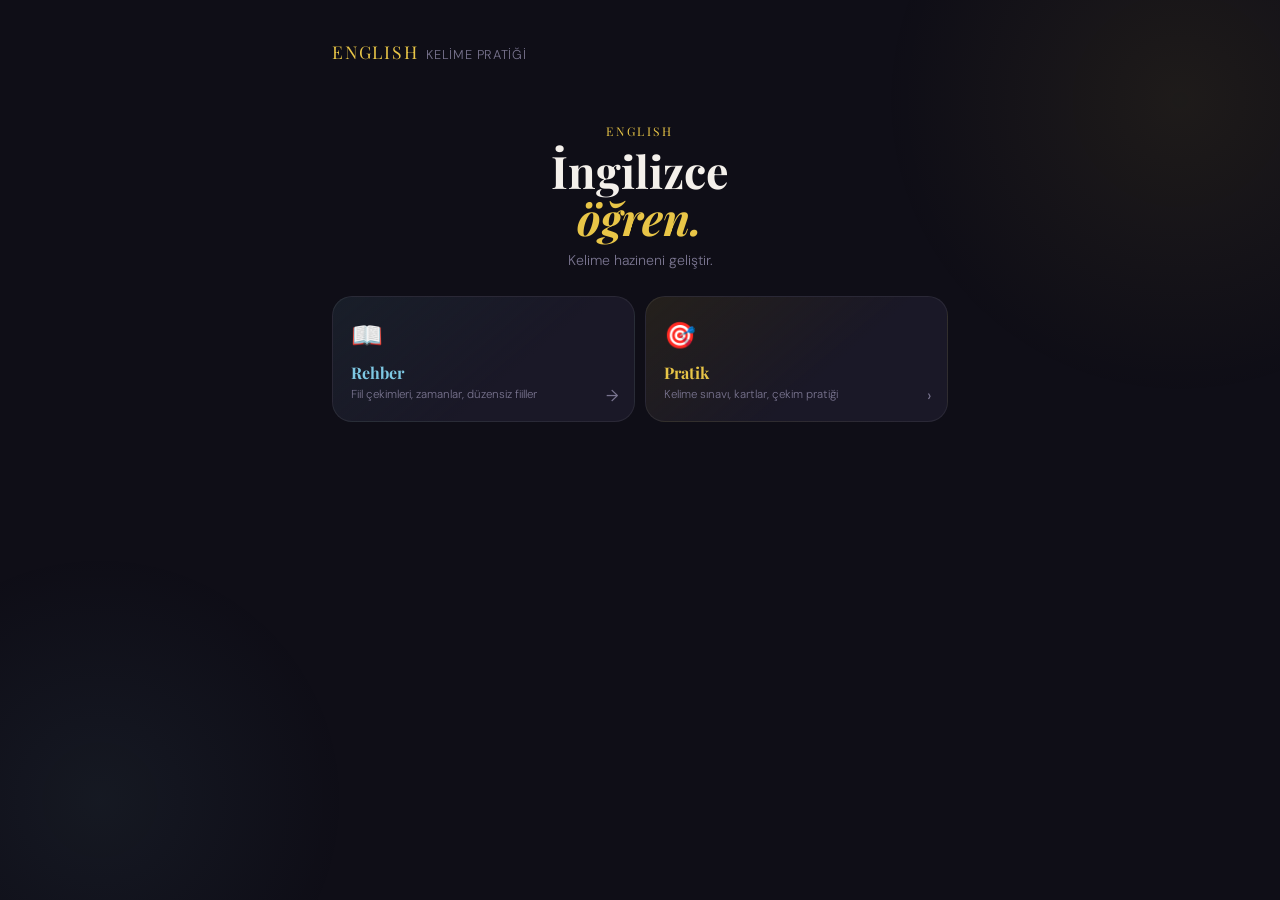
==== commit 84502323: "Update index.html" ====
--- a/index.html
+++ b/index.html
@@ -3,7 +3,7 @@
 <head>
 <meta charset="UTF-8" />
 <meta name="viewport" content="width=device-width, initial-scale=1.0" />
-<title>English — Kelime Pratiği</title>
+<title>ENGLISH — Kelime Pratiği</title>
 <link href="https://fonts.googleapis.com/css2?family=Playfair+Display:wght@400;700&family=DM+Sans:wght@300;400;500&display=swap" rel="stylesheet" />
 <style>
   *, *::before, *::after { box-sizing: border-box; margin: 0; padding: 0; }
@@ -325,13 +325,13 @@
 <body>
 
 <header>
-  <div class="logo">English<span>kelime pratiği</span></div>
+  <div class="logo">ENGLISH<span>kelime pratiği</span></div>
 </header>
 
 <!-- HOME SCREEN -->
 <div class="screen active" id="screen-home">
   <div class="home-hero">
-    <div class="home-logo">English</div>
+    <div class="home-logo">ENGLISH</div>
     <h1 class="home-title">İngilizce<br><em>öğren.</em></h1>
     <p class="home-sub">Kelime hazineni geliştir.</p>
   </div>
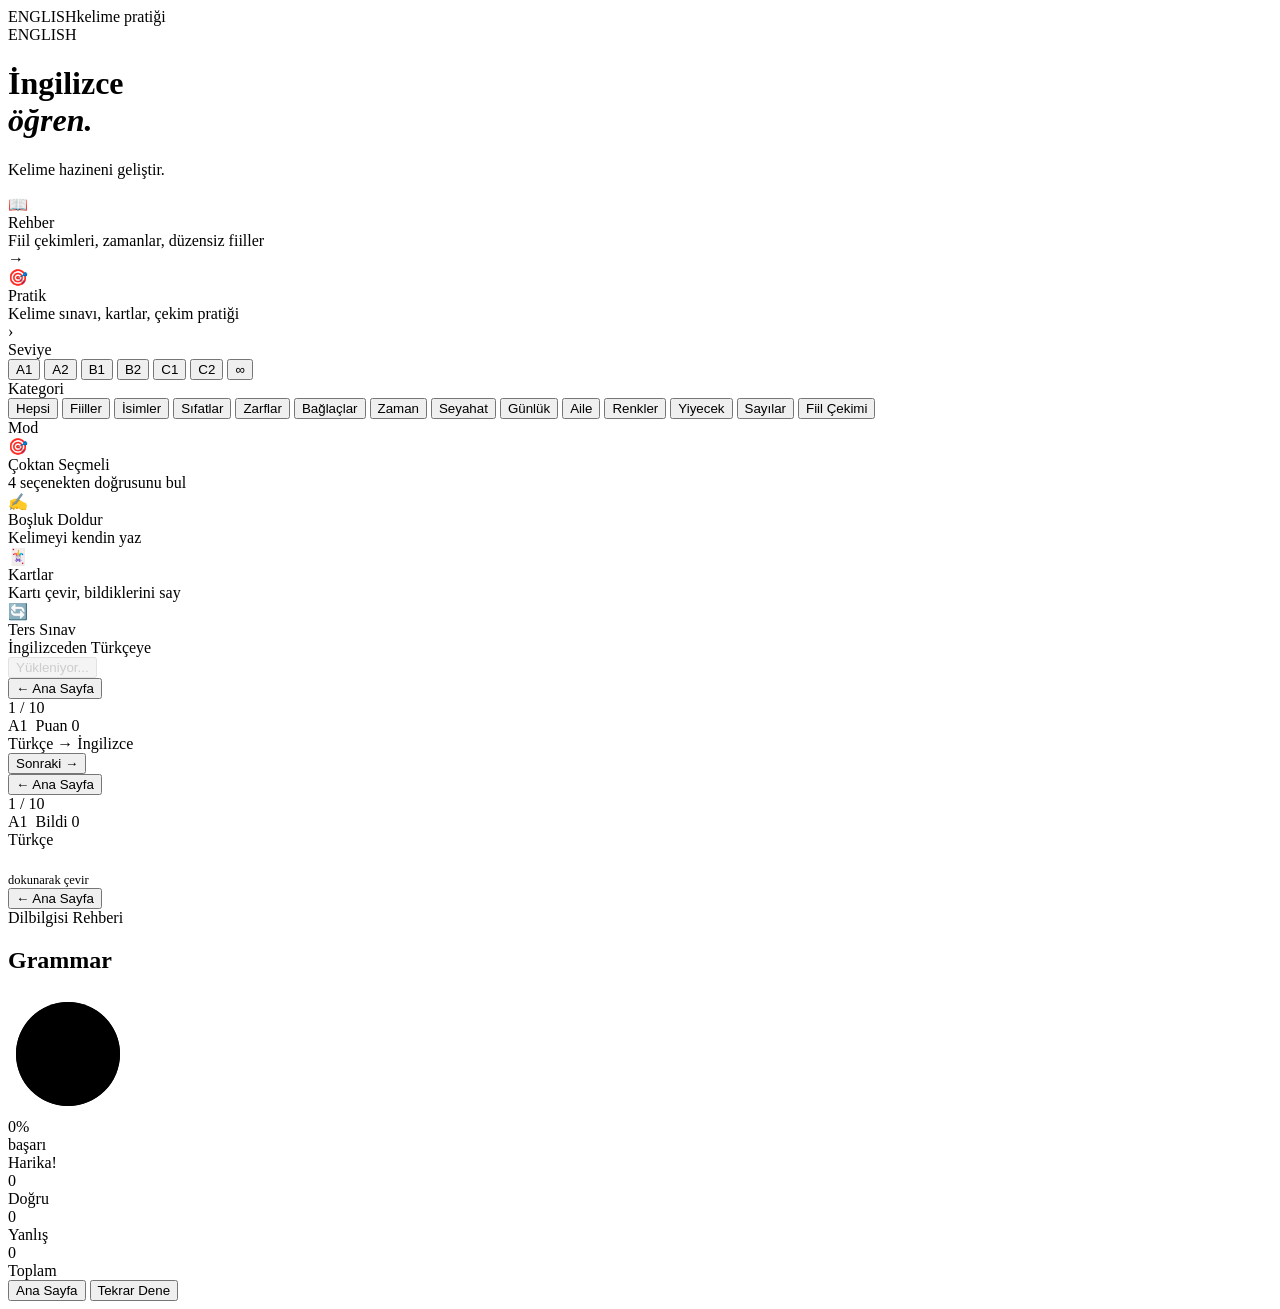
==== commit 682fd12d: "Update index.html" ====
--- a/index.html
+++ b/index.html
@@ -5,322 +5,7 @@
 <meta name="viewport" content="width=device-width, initial-scale=1.0" />
 <title>ENGLISH — Kelime Pratiği</title>
 <link href="https://fonts.googleapis.com/css2?family=Playfair+Display:wght@400;700&family=DM+Sans:wght@300;400;500&display=swap" rel="stylesheet" />
-<style>
-  *, *::before, *::after { box-sizing: border-box; margin: 0; padding: 0; }
-
-  :root {
-    --bg: #0f0e17;
-    --surface: #1a1827;
-    --surface2: #242236;
-    --accent: #e8c547;
-    --accent2: #f07167;
-    --accent3: #7ec8e3;
-    --text: #f4f0eb;
-    --muted: #7a7590;
-    --correct: #4caf7d;
-    --wrong: #e05c5c;
-    --border: rgba(255,255,255,0.07);
-  }
-
-  body {
-    font-family: 'DM Sans', sans-serif;
-    background: var(--bg);
-    color: var(--text);
-    min-height: 100vh;
-    display: flex;
-    flex-direction: column;
-    align-items: center;
-    padding: 0;
-    overflow-x: hidden;
-  }
-
-  body::before {
-    content: '';
-    position: fixed;
-    top: -200px; right: -200px;
-    width: 600px; height: 600px;
-    background: radial-gradient(circle, rgba(232,197,71,0.07) 0%, transparent 70%);
-    pointer-events: none;
-    z-index: 0;
-  }
-  body::after {
-    content: '';
-    position: fixed;
-    bottom: -150px; left: -150px;
-    width: 500px; height: 500px;
-    background: radial-gradient(circle, rgba(126,200,227,0.06) 0%, transparent 70%);
-    pointer-events: none;
-    z-index: 0;
-  }
-
-  header {
-    width: 100%;
-    max-width: 680px;
-    padding: 2.5rem 2rem 1.5rem;
-    position: relative; z-index: 1;
-  }
-
-  .logo {
-    font-family: 'Playfair Display', serif;
-    font-size: 1.1rem;
-    letter-spacing: 0.1em;
-    color: var(--accent);
-    text-transform: uppercase;
-    margin-bottom: 0.25rem;
-  }
-  .logo span { color: var(--muted); font-size: 0.8rem; letter-spacing: 0.05em; font-family: 'DM Sans', sans-serif; font-weight: 300; margin-left: 8px; }
-
-  .screen { display: none; width: 100%; max-width: 680px; padding: 0 2rem 4rem; position: relative; z-index: 1; }
-  .screen.active { display: block; animation: fadeIn 0.4s ease; }
-
-  @keyframes fadeIn { from { opacity: 0; transform: translateY(12px); } to { opacity: 1; transform: translateY(0); } }
-  @keyframes pop { 0% { transform: scale(0.95); } 60% { transform: scale(1.04); } 100% { transform: scale(1); } }
-  @keyframes shake { 0%,100% { transform: translateX(0); } 20%,60% { transform: translateX(-6px); } 40%,80% { transform: translateX(6px); } }
-
-  .home-hero { padding: 2rem 0 1.5rem; text-align: center; }
-  .home-logo { font-family: 'Playfair Display', serif; font-size: 0.75rem; letter-spacing: 0.22em; color: var(--accent); text-transform: uppercase; margin-bottom: 0.5rem; }
-  .home-title { font-family: 'Playfair Display', serif; font-size: clamp(2rem, 8vw, 2.8rem); font-weight: 700; line-height: 1.05; margin-bottom: 0.5rem; }
-  .home-title em { color: var(--accent); font-style: italic; }
-  .home-sub { color: var(--muted); font-size: 0.88rem; font-weight: 300; line-height: 1.6; }
-
-  .home-cards { display: grid; grid-template-columns: 1fr 1fr; gap: 10px; margin-bottom: 10px; }
-  .home-big-card {
-    border-radius: 20px; border: 1px solid var(--border);
-    padding: 1.4rem 1.1rem 1.1rem; cursor: pointer; position: relative;
-    overflow: hidden; transition: border-color 0.2s, transform 0.12s;
-    -webkit-tap-highlight-color: transparent; user-select: none;
-  }
-  .home-big-card:active { transform: scale(0.96); }
-  .home-big-card.rehber { background: linear-gradient(140deg, rgba(126,200,227,0.09) 0%, var(--surface) 60%); }
-  .home-big-card.rehber:hover { border-color: var(--accent3); }
-  .home-big-card.pratik { background: linear-gradient(140deg, rgba(232,197,71,0.1) 0%, var(--surface) 60%); }
-  .home-big-card.pratik:hover, .home-big-card.pratik.open { border-color: var(--accent); }
-  .hbc-icon { font-size: 1.6rem; display: block; margin-bottom: 0.6rem; }
-  .hbc-title { font-family: 'Playfair Display', serif; font-size: 1rem; font-weight: 700; margin-bottom: 0.25rem; }
-  .home-big-card.rehber .hbc-title { color: var(--accent3); }
-  .home-big-card.pratik .hbc-title { color: var(--accent); }
-  .hbc-desc { font-size: 0.72rem; color: var(--muted); line-height: 1.45; font-weight: 300; }
-  .hbc-arrow { position: absolute; bottom: 0.9rem; right: 1rem; font-size: 1rem; color: var(--muted); transition: transform 0.25s, color 0.2s; }
-  .home-big-card.pratik.open .hbc-arrow { transform: rotate(90deg); color: var(--accent); }
-
-  .pratik-panel {
-    display: none; background: var(--surface); border: 1px solid var(--accent);
-    border-radius: 20px; padding: 1.25rem 1.1rem; margin-bottom: 1rem;
-    animation: slideDown 0.22s ease;
-  }
-  .pratik-panel.open { display: block; }
-  @keyframes slideDown { from { opacity:0; transform:translateY(-6px); } to { opacity:1; transform:translateY(0); } }
-
-  .pp-section { margin-bottom: 1.1rem; }
-  .pp-label { font-size: 0.65rem; color: var(--muted); text-transform: uppercase; letter-spacing: 0.1em; font-weight: 500; margin-bottom: 0.55rem; }
-
-  .level-grid { display: grid; grid-template-columns: repeat(7, 1fr); gap: 5px; }
-  .level-btn {
-    padding: 9px 2px; border-radius: 9px; border: 1px solid var(--border);
-    background: transparent; color: var(--muted); font-size: 0.75rem; font-weight: 500;
-    cursor: pointer; font-family: 'DM Sans', sans-serif; transition: all 0.12s;
-    text-align: center; -webkit-tap-highlight-color: transparent;
-  }
-  .level-btn:active { transform: scale(0.9); }
-  .level-btn.selected { border-color: var(--accent); color: var(--accent); background: rgba(232,197,71,0.1); }
-
-  .cat-scroll {
-    display: flex; gap: 6px; overflow-x: auto; padding-bottom: 2px;
-    scrollbar-width: none; -ms-overflow-style: none;
-  }
-  .cat-scroll::-webkit-scrollbar { display: none; }
-  .cat-btn {
-    padding: 7px 13px; border-radius: 100px; border: 1px solid var(--border);
-    background: transparent; color: var(--muted); font-size: 0.76rem;
-    cursor: pointer; font-family: 'DM Sans', sans-serif; transition: all 0.12s;
-    white-space: nowrap; flex-shrink: 0; -webkit-tap-highlight-color: transparent;
-  }
-  .cat-btn:active { transform: scale(0.93); }
-  .cat-btn.selected { border-color: var(--accent3); color: var(--accent3); background: rgba(126,200,227,0.1); }
-
-  .mode-grid { display: grid; grid-template-columns: 1fr 1fr; gap: 7px; }
-  .mode-card {
-    background: var(--surface2); border: 1px solid var(--border);
-    border-radius: 13px; padding: 0.85rem 0.8rem; cursor: pointer;
-    transition: border-color 0.15s, background 0.15s, transform 0.1s;
-    -webkit-tap-highlight-color: transparent;
-  }
-  .mode-card:active { transform: scale(0.95); }
-  .mode-card.selected { border-color: var(--accent); background: rgba(232,197,71,0.07); }
-  .mode-icon { font-size: 1.1rem; margin-bottom: 0.35rem; }
-  .mode-name { font-size: 0.8rem; font-weight: 500; margin-bottom: 0.12rem; }
-  .mode-desc { font-size: 0.67rem; color: var(--muted); font-weight: 300; line-height: 1.4; }
-
-  .start-btn {
-    width: 100%; padding: 0.95rem; background: var(--accent); color: #0f0e17;
-    border: none; border-radius: 13px; font-size: 0.95rem; font-weight: 500;
-    font-family: 'DM Sans', sans-serif; cursor: pointer; letter-spacing: 0.02em;
-    transition: opacity 0.2s, transform 0.12s; -webkit-tap-highlight-color: transparent;
-    margin-top: 0.2rem;
-  }
-  .start-btn:hover { opacity: 0.9; }
-  .start-btn:active { transform: scale(0.98); }
-
-  .quiz-meta { display: flex; justify-content: space-between; align-items: center; margin-bottom: 1.5rem; }
-  .quiz-counter { font-size: 0.8rem; color: var(--muted); }
-  .score-badge { background: var(--surface); border: 1px solid var(--border); border-radius: 100px; padding: 4px 14px; font-size: 0.8rem; color: var(--text); }
-  .score-badge span { color: var(--accent); font-weight: 500; }
-
-  .progress-bar { height: 3px; background: var(--surface2); border-radius: 2px; margin-bottom: 2rem; overflow: hidden; }
-  .progress-fill { height: 100%; background: linear-gradient(90deg, var(--accent), var(--accent2)); border-radius: 2px; transition: width 0.4s cubic-bezier(0.4, 0, 0.2, 1); }
-
-  .question-card { background: var(--surface); border: 1px solid var(--border); border-radius: 20px; padding: 2rem 1.75rem; margin-bottom: 1.25rem; position: relative; overflow: hidden; }
-  .question-card::before { content: ''; position: absolute; top: 0; left: 0; right: 0; height: 1px; background: linear-gradient(90deg, transparent, rgba(255,255,255,0.1), transparent); }
-
-  .q-direction { display: inline-flex; align-items: center; gap: 6px; font-size: 0.72rem; color: var(--muted); text-transform: uppercase; letter-spacing: 0.08em; margin-bottom: 1rem; background: var(--surface2); padding: 4px 10px; border-radius: 100px; }
-  .q-direction .arrow { color: var(--accent); }
-  .q-category { font-size: 0.75rem; color: var(--accent3); margin-bottom: 0.5rem; font-weight: 500; }
-  .q-word { font-family: 'Playfair Display', serif; font-size: clamp(1.8rem, 5vw, 2.4rem); font-weight: 700; line-height: 1.2; margin-bottom: 0; }
-
-  .fill-input { width: 100%; margin-top: 1.5rem; background: var(--surface2); border: 1px solid var(--border); border-radius: 12px; padding: 0.9rem 1rem; font-size: 1.1rem; color: var(--text); font-family: 'DM Sans', sans-serif; outline: none; transition: border-color 0.2s; }
-  .fill-input:focus { border-color: rgba(255,255,255,0.25); }
-  .fill-input.correct-input { border-color: var(--correct); background: rgba(76,175,125,0.08); }
-  .fill-input.wrong-input { border-color: var(--wrong); background: rgba(224,92,92,0.08); }
-
-  .submit-btn { width: 100%; margin-top: 0.75rem; padding: 0.85rem; background: var(--surface2); border: 1px solid var(--border); border-radius: 12px; color: var(--text); font-size: 0.95rem; font-family: 'DM Sans', sans-serif; cursor: pointer; transition: all 0.15s; }
-  .submit-btn:hover { background: var(--surface); border-color: rgba(255,255,255,0.2); }
-
-  .options { display: grid; gap: 10px; }
-  .opt { background: var(--surface); border: 1px solid var(--border); border-radius: 14px; padding: 0.9rem 1.1rem; cursor: pointer; font-size: 0.95rem; font-family: 'DM Sans', sans-serif; color: var(--text); text-align: left; display: flex; align-items: center; gap: 12px; transition: border-color 0.15s, background 0.15s, transform 0.1s; }
-  .opt-letter { width: 28px; height: 28px; border: 1px solid var(--border); border-radius: 8px; display: flex; align-items: center; justify-content: center; font-size: 0.75rem; color: var(--muted); flex-shrink: 0; transition: all 0.15s; }
-  .opt:hover:not(:disabled) { border-color: rgba(255,255,255,0.2); transform: translateX(3px); }
-  .opt:hover:not(:disabled) .opt-letter { border-color: rgba(255,255,255,0.3); color: var(--text); }
-  .opt.correct-opt { border-color: var(--correct); background: rgba(76,175,125,0.1); animation: pop 0.3s ease; }
-  .opt.correct-opt .opt-letter { background: var(--correct); border-color: var(--correct); color: #fff; }
-  .opt.wrong-opt { border-color: var(--wrong); background: rgba(224,92,92,0.1); animation: shake 0.3s ease; }
-  .opt.wrong-opt .opt-letter { background: var(--wrong); border-color: var(--wrong); color: #fff; }
-
-  .feedback { min-height: 32px; font-size: 0.875rem; color: var(--muted); display: flex; align-items: center; gap: 8px; margin-top: 0.75rem; padding: 0 0.25rem; }
-  .feedback .dot { width: 6px; height: 6px; border-radius: 50%; background: var(--muted); flex-shrink: 0; }
-  .feedback.show-correct .dot { background: var(--correct); }
-  .feedback.show-correct { color: var(--correct); }
-  .feedback.show-wrong .dot { background: var(--wrong); }
-  .feedback.show-wrong { color: var(--wrong); }
-
-  .next-btn { width: 100%; padding: 1rem; background: transparent; border: 1px solid rgba(255,255,255,0.15); border-radius: 14px; color: var(--text); font-size: 0.95rem; font-family: 'DM Sans', sans-serif; cursor: pointer; transition: all 0.2s; display: none; align-items: center; justify-content: center; gap: 8px; }
-  .next-btn.visible { display: flex; animation: fadeIn 0.25s ease; }
-  .next-btn:hover { background: var(--surface); border-color: rgba(255,255,255,0.25); }
-  .next-arrow { transition: transform 0.2s; }
-  .next-btn:hover .next-arrow { transform: translateX(4px); }
-
-  .flashcard-wrap { margin-bottom: 1.5rem; cursor: pointer; }
-  .flashcard { background: var(--surface); border: 1px solid var(--border); border-radius: 20px; text-align: center; height: 240px; display: flex; flex-direction: column; align-items: center; justify-content: center; padding: 2rem; position: relative; transition: opacity 0.18s ease, transform 0.18s ease; }
-  .flashcard::before { content: ''; position: absolute; top: 0; left: 0; right: 0; height: 1px; background: linear-gradient(90deg, transparent, rgba(255,255,255,0.1), transparent); border-radius: 20px 20px 0 0; }
-  .flashcard.flipped { background: var(--surface2); }
-  .flashcard.flip-out { opacity: 0; transform: scale(0.96); }
-  .card-hint { font-size: 0.75rem; color: var(--muted); margin-bottom: 1rem; text-transform: uppercase; letter-spacing: 0.08em; }
-  .card-word { font-family: 'Playfair Display', serif; font-size: 2.2rem; font-weight: 700; }
-  .card-category { font-size: 0.8rem; color: var(--accent3); margin-top: 0.75rem; }
-  .card-example { font-size: 0.85rem; color: var(--muted); margin-top: 0.5rem; font-style: italic; }
-
-  .flash-actions { display: grid; grid-template-columns: 1fr 1fr; gap: 10px; margin-bottom: 1rem; }
-  .flash-btn { padding: 0.85rem; border-radius: 12px; border: 1px solid var(--border); font-family: 'DM Sans', sans-serif; font-size: 0.9rem; cursor: pointer; transition: all 0.15s; }
-  .flash-btn.knew { background: rgba(76,175,125,0.1); border-color: rgba(76,175,125,0.3); color: var(--correct); }
-  .flash-btn.knew:hover { background: rgba(76,175,125,0.2); }
-  .flash-btn.didnt { background: rgba(224,92,92,0.1); border-color: rgba(224,92,92,0.3); color: var(--wrong); }
-  .flash-btn.didnt:hover { background: rgba(224,92,92,0.2); }
-
-  .result-ring { width: 120px; height: 120px; margin: 0 auto 1.5rem; position: relative; }
-  .result-ring svg { transform: rotate(-90deg); }
-  .ring-bg { fill: none; stroke: var(--surface2); stroke-width: 8; }
-  .ring-fill { fill: none; stroke: var(--accent); stroke-width: 8; stroke-linecap: round; transition: stroke-dashoffset 1s cubic-bezier(0.4, 0, 0.2, 1); }
-  .ring-text { position: absolute; top: 50%; left: 50%; transform: translate(-50%, -50%); text-align: center; }
-  .ring-pct { font-size: 1.6rem; font-weight: 700; font-family: 'Playfair Display', serif; color: var(--accent); }
-  .ring-label { font-size: 0.7rem; color: var(--muted); text-transform: uppercase; letter-spacing: 0.06em; }
-
-  .result-title { font-family: 'Playfair Display', serif; font-size: 1.8rem; font-weight: 700; text-align: center; margin-bottom: 0.4rem; }
-  .result-sub { color: var(--muted); text-align: center; font-size: 0.9rem; margin-bottom: 2rem; font-weight: 300; }
-
-  .result-stats { display: grid; grid-template-columns: 1fr 1fr 1fr; gap: 10px; margin-bottom: 2rem; }
-  .stat-card { background: var(--surface); border: 1px solid var(--border); border-radius: 14px; padding: 1rem; text-align: center; }
-  .stat-num { font-size: 1.5rem; font-weight: 700; font-family: 'Playfair Display', serif; }
-  .stat-lbl { font-size: 0.72rem; color: var(--muted); text-transform: uppercase; letter-spacing: 0.06em; margin-top: 0.25rem; }
-
-  .result-actions { display: grid; grid-template-columns: 1fr 1fr; gap: 10px; }
-  .res-btn { padding: 0.9rem; border-radius: 12px; border: 1px solid var(--border); font-family: 'DM Sans', sans-serif; font-size: 0.9rem; cursor: pointer; transition: all 0.15s; background: transparent; color: var(--text); }
-  .res-btn.primary { background: var(--accent); color: #0f0e17; border-color: var(--accent); font-weight: 500; }
-  #retry-wrong-btn { border-color: var(--accent2); color: var(--accent2); }
-  #retry-wrong-btn:hover { background: rgba(240,113,103,0.1); }
-  .res-btn:hover { background: var(--surface); }
-  .res-btn.primary:hover { opacity: 0.9; background: var(--accent); }
-
-  .back-btn { background: none; border: none; color: var(--muted); font-family: 'DM Sans', sans-serif; font-size: 0.9rem; cursor: pointer; padding: 0.5rem 0; margin-bottom: 1.25rem; display: flex; align-items: center; gap: 8px; transition: color 0.15s; -webkit-tap-highlight-color: transparent; }
-  .back-btn:hover { color: var(--text); }
-
-  .streak-bar { display: flex; gap: 5px; margin-bottom: 2rem; }
-  .streak-dot { width: 28px; height: 5px; border-radius: 3px; background: var(--surface2); transition: background 0.3s; }
-  .streak-dot.correct-dot { background: var(--correct); }
-  .streak-dot.wrong-dot { background: var(--wrong); }
-
-  .gr-hero { padding: 0.5rem 0 1.5rem; }
-  .gr-eyebrow { font-size: 0.68rem; text-transform: uppercase; letter-spacing: 0.15em; color: var(--muted); margin-bottom: 0.3rem; }
-  .gr-title { font-family: 'Playfair Display', serif; font-size: 2rem; font-weight: 700; color: var(--accent); }
-
-  .gr-level-tabs { display: flex; gap: 6px; margin-bottom: 1.25rem; overflow-x: auto; scrollbar-width: none; padding-bottom: 2px; }
-  .gr-level-tabs::-webkit-scrollbar { display: none; }
-  .gr-level-tab { padding: 7px 16px; border-radius: 100px; border: 1px solid var(--border); background: transparent; color: var(--muted); font-size: 0.8rem; font-weight: 500; cursor: pointer; font-family: 'DM Sans', sans-serif; white-space: nowrap; flex-shrink: 0; transition: all 0.15s; -webkit-tap-highlight-color: transparent; }
-  .gr-level-tab.active { color: var(--bg); border-color: transparent; }
-  .gr-level-tab.teal.active  { background: var(--accent3); }
-  .gr-level-tab.blue.active  { background: #5ba4d4; }
-  .gr-level-tab.coral.active { background: var(--accent2); }
-  .gr-level-tab.purple.active{ background: #9b8ed6; }
-  .gr-level-tab.amber.active { background: #e8a045; }
-  .gr-level-tab.red.active   { background: var(--wrong); }
-
-  .gr-topic { background: var(--surface); border: 1px solid var(--border); border-radius: 18px; margin-bottom: 10px; overflow: hidden; }
-  .gr-topic-header { padding: 1rem 1.1rem; display: flex; justify-content: space-between; align-items: center; cursor: pointer; -webkit-tap-highlight-color: transparent; }
-  .gr-topic-header:active { opacity: 0.8; }
-  .gr-topic-label { display: flex; flex-direction: column; gap: 2px; }
-  .gr-topic-subtitle { font-size: 0.68rem; color: var(--muted); letter-spacing: 0.04em; }
-  .gr-topic-title { font-size: 0.95rem; font-weight: 500; }
-  .gr-topic-chevron { font-size: 0.9rem; color: var(--muted); transition: transform 0.25s; flex-shrink: 0; }
-  .gr-topic.open .gr-topic-chevron { transform: rotate(90deg); }
-
-  .gr-topic-body { display: none; padding: 0 1.1rem 1.25rem; animation: fadeIn 0.2s ease; }
-  .gr-topic.open .gr-topic-body { display: block; }
-  .gr-intro { font-size: 0.85rem; color: var(--muted); line-height: 1.7; margin-bottom: 1rem; font-weight: 300; }
-
-  .gr-table-wrap { margin-bottom: 1rem; }
-  .gr-table-label { font-size: 0.68rem; text-transform: uppercase; letter-spacing: 0.08em; color: var(--muted); margin-bottom: 0.4rem; font-weight: 500; padding-left: 4px; }
-  .gr-table-label.yellow { color: var(--accent); }
-  .gr-table-label.blue   { color: var(--accent3); }
-  .gr-table-label.coral  { color: var(--accent2); }
-  .gr-table-label.teal   { color: #5fcfb0; }
-  .gr-table-label.purple { color: #b8aff0; }
-  .gr-table-label.amber  { color: #e8a045; }
-  .gr-table-label.red    { color: var(--wrong); }
-
-  .gr-table { width: 100%; border-collapse: collapse; font-size: 0.82rem; background: var(--surface2); border-radius: 12px; overflow: hidden; }
-  .gr-table th { text-align: left; color: var(--muted); font-weight: 500; font-size: 0.68rem; text-transform: uppercase; letter-spacing: 0.06em; padding: 8px 10px 6px; border-bottom: 1px solid var(--border); }
-  .gr-table td { padding: 7px 10px; border-bottom: 1px solid rgba(255,255,255,0.03); color: var(--text); }
-  .gr-table tr:last-child td { border-bottom: none; }
-  .gr-table td:first-child { color: var(--muted); }
-
-  .gr-examples { display: flex; flex-direction: column; gap: 7px; margin-bottom: 1rem; }
-  .gr-example { background: var(--surface2); border-radius: 10px; padding: 9px 12px; display: flex; flex-direction: column; gap: 2px; }
-  .gr-ex-en { font-size: 0.88rem; color: var(--text); font-style: italic; }
-  .gr-ex-tr { font-size: 0.78rem; color: var(--muted); }
-
-  .gr-tips { display: flex; flex-direction: column; gap: 6px; margin-top: 0.75rem; }
-  .gr-tip { display: flex; gap: 8px; align-items: flex-start; background: rgba(232,197,71,0.06); border: 1px solid rgba(232,197,71,0.14); border-radius: 10px; padding: 8px 10px; font-size: 0.8rem; color: var(--muted); line-height: 1.55; }
-  .gr-tip-dot { color: var(--accent); flex-shrink: 0; margin-top: 1px; font-size: 0.7rem; }
-
-  @media (max-width: 480px) {
-    .screen { padding-left: 1rem; padding-right: 1rem; }
-    .result-stats { grid-template-columns: 1fr 1fr; }
-    .home-cards { grid-template-columns: 1fr 1fr; }
-    .q-word { font-size: 1.6rem; }
-  }
-  @media (max-width: 360px) {
-    .level-grid { grid-template-columns: repeat(4, 1fr); }
-    .home-cards { grid-template-columns: 1fr; }
-  }
-</style>
+<link rel="stylesheet" href="styles.css" />
 </head>
 <body>
 
@@ -524,523 +209,6 @@
   <button class="res-btn" id="retry-wrong-btn" onclick="retryWrong()" style="width:100%;margin-top:10px;display:none;">🔁 Yanlışları Tekrar Et (<span id="wrong-count">0</span> kelime)</button>
 </div>
 
-<script>
-let WORDS = [];
-
-async function loadWords() {
-  try {
-    const res = await fetch('words.json');
-    WORDS = await res.json();
-  } catch(e) {
-    document.getElementById('start-btn').textContent = '⚠ Sunucu gerekli (GitHub Pages)';
-    return;
-  }
-  initHome();
-}
-
-function initHome() {
-  document.getElementById('start-btn').disabled = false;
-  document.getElementById('start-btn').textContent = 'Başla →';
-  document.getElementById('start-btn').style.opacity = '1';
-}
-
-let currentMode = 'multiple';
-let currentLevel = 'A1';
-let currentCat = 'all';
-let queue = [];
-let qIndex = 0;
-let score = 0;
-let correct = 0;
-let wrong = 0;
-let answered = false;
-let streakHistory = [];
-let isFlipped = false;
-let flashKnew = 0;
-let wrongWords = [];
-let isRetryRound = false;
-
-function shuffle(arr) { return [...arr].sort(() => Math.random() - 0.5); }
-
-function selectMode(el) {
-  document.querySelectorAll('.mode-card').forEach(c => c.classList.remove('selected'));
-  el.classList.add('selected');
-  currentMode = el.dataset.mode;
-}
-
-function selectCat(el) {
-  document.querySelectorAll('.cat-btn').forEach(b => b.classList.remove('selected'));
-  el.classList.add('selected');
-  currentCat = el.dataset.cat;
-}
-
-function selectLevel(el) {
-  document.querySelectorAll('.level-btn').forEach(b => b.classList.remove('selected'));
-  el.classList.add('selected');
-  currentLevel = el.dataset.level;
-}
-
-function getPool() {
-  if (currentCat === 'conjugation') {
-    let pool = currentLevel === 'all' ? WORDS : WORDS.filter(w => w.level === currentLevel);
-    return pool.filter(w => w.conjugations);
-  }
-  let pool = currentLevel === 'all' ? WORDS : WORDS.filter(w => w.level === currentLevel);
-  if (currentCat !== 'all') pool = pool.filter(w => w.cat === currentCat);
-  return pool;
-}
-
-function showScreen(id) {
-  document.querySelectorAll('.screen').forEach(s => s.classList.remove('active'));
-  document.getElementById(id).classList.add('active');
-  if (id === 'screen-grammar') renderGrammar();
-}
-
-function goHome() { showScreen('screen-home'); }
-
-function togglePratik() {
-  const card = document.getElementById('pratik-card');
-  const panel = document.getElementById('pratik-panel');
-  const isOpen = card.classList.contains('open');
-  if (isOpen) {
-    card.classList.remove('open');
-    panel.classList.remove('open');
-  } else {
-    card.classList.add('open');
-    panel.classList.add('open');
-    setTimeout(() => panel.scrollIntoView({ behavior: 'smooth', block: 'nearest' }), 50);
-  }
-}
-
-function startQuiz() {
-  const pool = getPool();
-  if (pool.length < 4) { alert('Bu kategoride yeterli kelime yok!'); return; }
-  queue = shuffle(pool).slice(0, Math.min(10, pool.length));
-  qIndex = 0; score = 0; correct = 0; wrong = 0; streakHistory = []; wrongWords = []; isRetryRound = false;
-
-  const levelLabel = currentLevel === 'all' ? 'Hepsi' : currentLevel;
-  document.getElementById('level-badge').textContent = levelLabel;
-  document.getElementById('flash-level-badge').textContent = levelLabel;
-
-  if (currentMode === 'flash') {
-    flashKnew = 0;
-    showScreen('screen-flash');
-    showFlashCard();
-  } else {
-    showScreen('screen-quiz');
-    buildStreakBar();
-    showQuestion();
-  }
-}
-
-function buildStreakBar() {
-  const bar = document.getElementById('streak-bar');
-  bar.innerHTML = '';
-  for (let i = 0; i < queue.length; i++) {
-    const d = document.createElement('div');
-    d.className = 'streak-dot'; d.id = 'dot-' + i;
-    bar.appendChild(d);
-  }
-}
-
-// words.json'daki cat değerlerine göre Türkçe etiketler
-const catLabels = {
-  verb:'Fiil', noun:'İsim', adjective:'Sıfat', adverb:'Zarf',
-  conjunction:'Bağlaç', time:'Zaman', travel:'Seyahat', daily:'Günlük',
-  family:'Aile', color:'Renk', food:'Yiyecek', number:'Sayı',
-  conjugation:'Fiil Çekimi'
-};
-
-function showQuestion() {
-  answered = false;
-  document.getElementById('next-btn').classList.remove('visible');
-  document.getElementById('feedback').innerHTML = '';
-  document.getElementById('feedback').className = 'feedback';
-
-  const w = queue[qIndex];
-  // Normal mod: Türkçe göster → İngilizce cevapla  (w.tr → w.en)
-  // Ters mod:   İngilizce göster → Türkçe cevapla  (w.en → w.tr)
-  const isReverse = currentMode === 'reverse';
-  document.getElementById('q-counter').textContent = `${qIndex + 1} / ${queue.length}`;
-  document.getElementById('score-display').textContent = score;
-  document.getElementById('prog-fill').style.width = `${((qIndex + 1) / queue.length) * 100}%`;
-
-  document.getElementById('q-cat').textContent = catLabels[w.cat] || w.cat;
-
-  if (isReverse) {
-    document.getElementById('dir-from').textContent = 'İngilizce';
-    document.getElementById('dir-to').textContent = 'Türkçe';
-    document.getElementById('q-word').textContent = w.en;
-  } else {
-    document.getElementById('dir-from').textContent = 'Türkçe';
-    document.getElementById('dir-to').textContent = 'İngilizce';
-    document.getElementById('q-word').textContent = w.tr;
-  }
-
-  const container = document.getElementById('options-container');
-  container.innerHTML = '';
-
-  if (currentCat === 'conjugation' && w.conjugations) {
-    document.getElementById('dir-from').textContent = '';
-    document.getElementById('dir-to').textContent = '';
-    document.getElementById('q-word').textContent = '';
-    showConjugationQuestion(w, container);
-    return;
-  }
-
-  if (currentMode === 'fill') {
-    const inp = document.createElement('input');
-    inp.type = 'text'; inp.className = 'fill-input';
-    inp.placeholder = isReverse ? 'Türkçesini yaz...' : 'İngilizcesini yaz...';
-    inp.id = 'fill-inp';
-    inp.addEventListener('keydown', e => { if (e.key === 'Enter') submitFill(); });
-    container.appendChild(inp);
-    const btn = document.createElement('button');
-    btn.className = 'submit-btn'; btn.textContent = 'Kontrol Et'; btn.onclick = submitFill;
-    container.appendChild(btn);
-    setTimeout(() => inp.focus(), 100);
-  } else {
-    const pool = getPool();
-    const field = isReverse ? 'tr' : 'en';
-    const correctAns = isReverse ? w.tr : w.en;
-    const wrongs = shuffle(pool.filter(x => x[field] !== correctAns)).slice(0, 3).map(x => x[field]);
-    const opts = shuffle([correctAns, ...wrongs]);
-    const letters = ['A','B','C','D'];
-    const div = document.createElement('div'); div.className = 'options';
-    opts.forEach((opt, i) => {
-      const btn = document.createElement('button');
-      btn.className = 'opt';
-      btn.innerHTML = `<span class="opt-letter">${letters[i]}</span>${opt}`;
-      btn.onclick = () => checkOpt(btn, opt, correctAns);
-      div.appendChild(btn);
-    });
-    container.appendChild(div);
-  }
-}
-
-function submitFill() {
-  if (answered) return;
-  const inp = document.getElementById('fill-inp');
-  const w = queue[qIndex];
-  const isReverse = currentMode === 'reverse';
-  const userVal = inp.value.trim().toLowerCase();
-  const correct_ans = isReverse ? w.tr.toLowerCase() : w.en.toLowerCase();
-  const display = isReverse ? w.tr : w.en;
-  checkFill(inp, userVal, correct_ans, display);
-}
-
-function checkFill(inp, userVal, correctVal, display) {
-  answered = true;
-  inp.disabled = true;
-  document.querySelector('.submit-btn').disabled = true;
-  if (userVal === correctVal) {
-    inp.classList.add('correct-input');
-    setFeedback(true, '');
-    score += 10; correct++;
-    markStreak(qIndex, true);
-  } else {
-    inp.classList.add('wrong-input');
-    setFeedback(false, `Doğrusu: ${display}`);
-    wrong++;
-    markStreak(qIndex, false);
-    if (!isRetryRound) wrongWords.push(queue[qIndex]);
-  }
-  document.getElementById('score-display').textContent = score;
-  document.getElementById('next-btn').classList.add('visible');
-}
-
-function checkOpt(btn, chosen, correctAns) {
-  if (answered) return;
-  answered = true;
-  document.querySelectorAll('.opt').forEach(b => { b.disabled = true; });
-  if (chosen === correctAns) {
-    btn.classList.add('correct-opt');
-    setFeedback(true, '');
-    score += 10; correct++;
-    markStreak(qIndex, true);
-  } else {
-    btn.classList.add('wrong-opt');
-    document.querySelectorAll('.opt').forEach(b => { if (b.innerHTML.includes(correctAns)) b.classList.add('correct-opt'); });
-    setFeedback(false, `Doğrusu: ${correctAns}`);
-    wrong++;
-    markStreak(qIndex, false);
-    if (!isRetryRound) wrongWords.push(queue[qIndex]);
-  }
-  document.getElementById('score-display').textContent = score;
-  document.getElementById('next-btn').classList.add('visible');
-}
-
-function setFeedback(isCorrect, hint) {
-  const fb = document.getElementById('feedback');
-  fb.className = 'feedback ' + (isCorrect ? 'show-correct' : 'show-wrong');
-  fb.innerHTML = `<span class="dot"></span>${isCorrect ? 'Doğru!' : (hint || 'Yanlış!')}`;
-}
-
-function markStreak(i, isCorrect) {
-  const dot = document.getElementById('dot-' + i);
-  if (dot) dot.classList.add(isCorrect ? 'correct-dot' : 'wrong-dot');
-}
-
-function showConjugationQuestion(w, container) {
-  const tenses = Object.keys(w.conjugations);
-  const tense = tenses[Math.floor(Math.random() * tenses.length)];
-  const forms = w.conjugations[tense];
-  const pronouns = Object.keys(forms);
-  const pronoun = pronouns[Math.floor(Math.random() * pronouns.length)];
-  const correctAns = forms[pronoun];
-
-  document.getElementById('dir-from').textContent = tense;
-  document.getElementById('dir-to').textContent = pronoun;
-  document.getElementById('q-cat').textContent = 'Fiil Çekimi';
-  document.getElementById('q-word').textContent = w.en + '  —  ' + w.tr;
-
-  const allForms = [];
-  WORDS.filter(x => x.conjugations && x.en !== w.en).forEach(x => {
-    const f = x.conjugations[tense]?.[pronoun];
-    if (f && f !== correctAns && !allForms.includes(f)) allForms.push(f);
-  });
-  const wrongs = allForms.sort(() => Math.random()-0.5).slice(0,3);
-  const opts = [correctAns, ...wrongs].sort(() => Math.random()-0.5);
-  const letters = ['A','B','C','D'];
-  const div = document.createElement('div'); div.className = 'options';
-  opts.forEach((opt, i) => {
-    const btn = document.createElement('button');
-    btn.className = 'opt';
-    btn.innerHTML = `<span class="opt-letter">${letters[i]}</span>${opt}`;
-    btn.onclick = () => checkOpt(btn, opt, correctAns);
-    div.appendChild(btn);
-  });
-  container.appendChild(div);
-}
-
-function nextQuestion() {
-  qIndex++;
-  if (qIndex >= queue.length) { showResult(); return; }
-  showQuestion();
-}
-
-function showResult() {
-  const total = queue.length;
-  const pct = Math.round((correct / total) * 100);
-  document.getElementById('res-correct').textContent = correct;
-  document.getElementById('res-wrong').textContent = wrong;
-  document.getElementById('res-total').textContent = total;
-  document.getElementById('ring-pct').textContent = pct + '%';
-  const titles = pct >= 90
-    ? ['Mükemmel! 🏆', 'Kelime hazinen gerçekten harika!']
-    : pct >= 70
-    ? ['Çok İyi! 👏', 'Biraz daha pratikle mükemmel olacaksın.']
-    : pct >= 50
-    ? ['Fena Değil 💪', 'Düzenli çalışmaya devam et!']
-    : ['Daha Çok Pratik 📚', 'Zorlanma, tekrar edince gelir!'];
-  document.getElementById('res-title').textContent = titles[0];
-  document.getElementById('res-sub').textContent = titles[1];
-  showScreen('screen-result');
-  setTimeout(() => {
-    const circumference = 326.7;
-    const offset = circumference - (pct / 100) * circumference;
-    document.getElementById('ring-fill').style.strokeDashoffset = offset;
-  }, 200);
-  const retryBtn = document.getElementById('retry-wrong-btn');
-  if (wrongWords.length > 0 && !isRetryRound) {
-    document.getElementById('wrong-count').textContent = wrongWords.length;
-    retryBtn.style.display = 'block';
-  } else {
-    retryBtn.style.display = 'none';
-  }
-}
-
-function retryWrong() {
-  queue = shuffle([...wrongWords]);
-  qIndex = 0; score = 0; correct = 0; wrong = 0; streakHistory = [];
-  isRetryRound = true; wrongWords = [];
-  const levelLabel = currentLevel === 'all' ? 'Hepsi' : currentLevel;
-  document.getElementById('level-badge').textContent = levelLabel;
-  showScreen('screen-quiz');
-  buildStreakBar();
-  showQuestion();
-}
-
-function restartSame() { startQuiz(); }
-
-// FLASHCARD
-function showFlashCard() {
-  if (qIndex >= queue.length) { showFlashResult(); return; }
-  isFlipped = false;
-  const card = document.getElementById('flashcard');
-  card.classList.remove('flipped');
-  document.getElementById('flash-actions').style.display = 'none';
-  const w = queue[qIndex];
-  document.getElementById('flash-hint').textContent = 'Türkçe';
-  document.getElementById('flash-word').textContent = w.tr;
-  document.getElementById('flash-cat-el').textContent = catLabels[w.cat] || '';
-  document.getElementById('flash-tap-hint').style.display = 'block';
-  document.getElementById('flash-ex').style.display = 'none';
-  document.getElementById('flash-counter').textContent = `${qIndex + 1} / ${queue.length}`;
-  document.getElementById('flash-prog').style.width = `${((qIndex + 1) / queue.length) * 100}%`;
-}
-
-function flipCard() {
-  if (isFlipped) return;
-  isFlipped = true;
-  const card = document.getElementById('flashcard');
-  const w = queue[qIndex];
-  card.classList.add('flip-out');
-  setTimeout(() => {
-    card.classList.add('flipped');
-    document.getElementById('flash-hint').textContent = 'İngilizce';
-    document.getElementById('flash-word').textContent = w.en;
-    document.getElementById('flash-cat-el').textContent = catLabels[w.cat] || '';
-    document.getElementById('flash-tap-hint').style.display = 'none';
-    document.getElementById('flash-ex').textContent = w.ex || '';
-    document.getElementById('flash-ex').style.display = w.ex ? 'block' : 'none';
-    card.classList.remove('flip-out');
-    document.getElementById('flash-actions').style.display = 'grid';
-  }, 180);
-}
-
-function flashAnswer(knew) {
-  if (knew) flashKnew++;
-  document.getElementById('flash-score').textContent = flashKnew;
-  qIndex++;
-  setTimeout(showFlashCard, 200);
-}
-
-function showFlashResult() {
-  const pct = Math.round((flashKnew / queue.length) * 100);
-  correct = flashKnew; wrong = queue.length - flashKnew;
-  document.getElementById('res-correct').textContent = correct;
-  document.getElementById('res-wrong').textContent = wrong;
-  document.getElementById('res-total').textContent = queue.length;
-  document.getElementById('ring-pct').textContent = pct + '%';
-  const titles = pct >= 80
-    ? ['Harika! 🌟', 'Kelime kartlarında çok iyisin!']
-    : ['Devam Et! 💪', 'Tekrar ettikçe daha iyi olacaksın.'];
-  document.getElementById('res-title').textContent = titles[0];
-  document.getElementById('res-sub').textContent = titles[1];
-  showScreen('screen-result');
-  setTimeout(() => {
-    const offset = 326.7 - (pct / 100) * 326.7;
-    document.getElementById('ring-fill').style.strokeDashoffset = offset;
-  }, 200);
-}
-
-// ---- GRAMMAR RENDERER ----
-let GRAMMAR = null;
-
-async function loadGrammar() {
-  try {
-    const res = await fetch('grammar.json');
-    GRAMMAR = await res.json();
-  } catch(e) {
-    document.getElementById('gr-content').innerHTML = '<p style="color:var(--muted);font-size:0.85rem;padding:1rem 0">grammar.json yüklenemedi — sunucu gerekli.</p>';
-  }
-}
-
-function renderGrammar() {
-  if (!GRAMMAR) return;
-  const tabsEl = document.getElementById('gr-level-tabs');
-  const contentEl = document.getElementById('gr-content');
-  if (tabsEl.children.length > 0) return;
-
-  GRAMMAR.levels.forEach((level, i) => {
-    const btn = document.createElement('button');
-    btn.className = 'gr-level-tab ' + level.color + (i === 0 ? ' active' : '');
-    btn.textContent = level.label;
-    btn.onclick = () => switchGrLevel(level.id);
-    tabsEl.appendChild(btn);
-  });
-  renderGrLevel(GRAMMAR.levels[0].id);
-}
-
-function switchGrLevel(id) {
-  document.querySelectorAll('.gr-level-tab').forEach((btn, i) => {
-    const lvl = GRAMMAR.levels[i];
-    btn.classList.toggle('active', lvl.id === id);
-  });
-  renderGrLevel(id);
-}
-
-function renderGrLevel(id) {
-  const level = GRAMMAR.levels.find(l => l.id === id);
-  const el = document.getElementById('gr-content');
-  el.innerHTML = '';
-  level.topics.forEach(topic => {
-    el.appendChild(buildTopicCard(topic));
-  });
-}
-
-function buildTopicCard(topic) {
-  const card = document.createElement('div');
-  card.className = 'gr-topic';
-  card.innerHTML = `
-    <div class="gr-topic-header" onclick="toggleTopic(this)">
-      <div class="gr-topic-label">
-        <span class="gr-topic-subtitle">${topic.subtitle}</span>
-        <span class="gr-topic-title">${topic.title}</span>
-      </div>
-      <span class="gr-topic-chevron">›</span>
-    </div>
-    <div class="gr-topic-body">${buildTopicBody(topic)}</div>
-  `;
-  return card;
-}
-
-function buildTopicBody(topic) {
-  let html = '';
-  if (topic.intro) {
-    html += `<p class="gr-intro">${topic.intro}</p>`;
-  }
-  if (topic.tables) {
-    topic.tables.forEach(table => {
-      html += '<div class="gr-table-wrap">';
-      if (table.label) {
-        const cls = table.accent ? ' ' + table.accent : '';
-        html += `<div class="gr-table-label${cls}">${table.label}</div>`;
-      }
-      html += '<table class="gr-table"><thead><tr>';
-      (table.headers || []).forEach(h => { html += `<th>${h}</th>`; });
-      html += '</tr></thead><tbody>';
-      (table.rows || []).forEach(row => {
-        html += '<tr>';
-        row.forEach(cell => { html += `<td>${cell}</td>`; });
-        html += '</tr>';
-      });
-      html += '</tbody></table></div>';
-    });
-  }
-  if (topic.examples && topic.examples.length) {
-    html += '<div class="gr-examples">';
-    topic.examples.forEach(ex => {
-      html += `<div class="gr-example"><span class="gr-ex-en">${ex.en}</span><span class="gr-ex-tr">${ex.tr}</span></div>`;
-    });
-    html += '</div>';
-  }
-  if (topic.tips && topic.tips.length) {
-    html += '<div class="gr-tips">';
-    topic.tips.forEach(tip => {
-      html += `<div class="gr-tip"><span class="gr-tip-dot">✦</span><span>${tip}</span></div>`;
-    });
-    html += '</div>';
-  }
-  return html;
-}
-
-function toggleTopic(headerEl) {
-  headerEl.closest('.gr-topic').classList.toggle('open');
-}
-
-loadWords();
-loadGrammar();
-
-document.addEventListener('keydown', e => {
-  if (e.key === 'Enter' || e.key === ' ') {
-    const nextBtn = document.getElementById('next-btn');
-    if (nextBtn && nextBtn.classList.contains('visible')) {
-      e.preventDefault();
-      nextQuestion();
-    }
-  }
-});
-</script>
+<script src="app.js"></script>
 </body>
 </html>
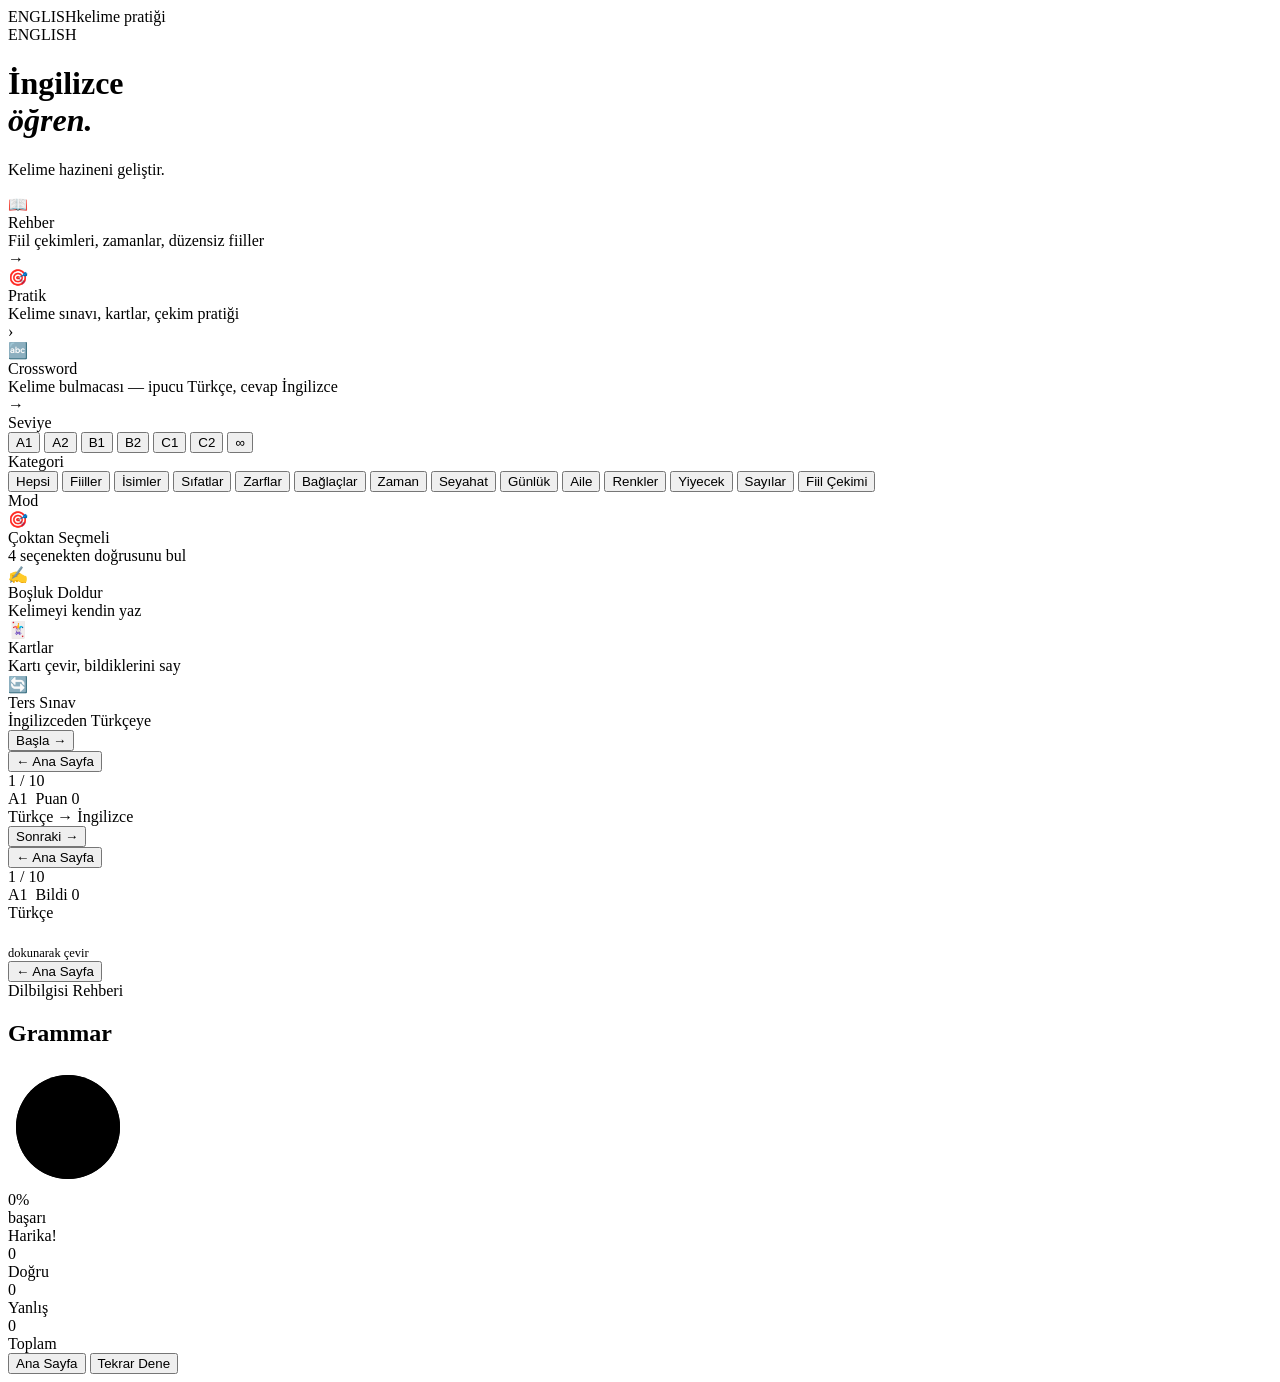
==== commit 541ebb02: "Update index.html" ====
--- a/index.html
+++ b/index.html
@@ -6,6 +6,14 @@
 <title>ENGLISH — Kelime Pratiği</title>
 <link href="https://fonts.googleapis.com/css2?family=Playfair+Display:wght@400;700&family=DM+Sans:wght@300;400;500&display=swap" rel="stylesheet" />
 <link rel="stylesheet" href="styles.css" />
+<style>
+  .home-big-card.crossword {
+    background: linear-gradient(140deg, rgba(240,113,103,0.09) 0%, var(--surface) 60%);
+    grid-column: 1 / -1;
+  }
+  .home-big-card.crossword:hover { border-color: var(--accent2); }
+  .home-big-card.crossword .hbc-title { color: var(--accent2); }
+</style>
 </head>
 <body>
 
@@ -33,6 +41,12 @@
       <div class="hbc-title">Pratik</div>
       <div class="hbc-desc">Kelime sınavı, kartlar, çekim pratiği</div>
       <span class="hbc-arrow">›</span>
+    </div>
+    <div class="home-big-card crossword" onclick="location.href='crossword.html'">
+      <span class="hbc-icon">🔤</span>
+      <div class="hbc-title">Crossword</div>
+      <div class="hbc-desc">Kelime bulmacası — ipucu Türkçe, cevap İngilizce</div>
+      <span class="hbc-arrow">→</span>
     </div>
   </div>
 
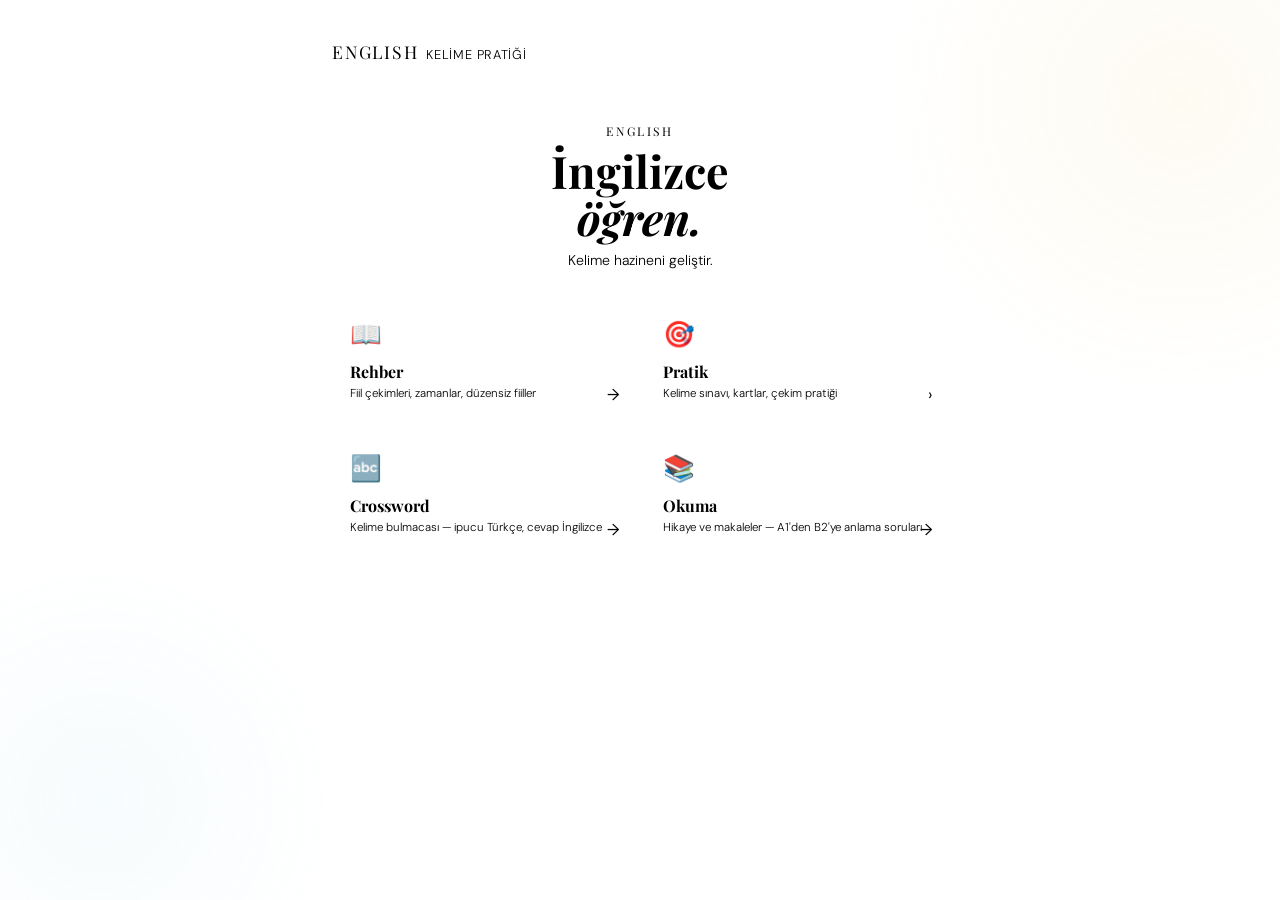
==== commit 5a5ed46f: "Update index.html" ====
--- a/index.html
+++ b/index.html
@@ -9,10 +9,15 @@
 <style>
   .home-big-card.crossword {
     background: linear-gradient(140deg, rgba(240,113,103,0.09) 0%, var(--surface) 60%);
-    grid-column: 1 / -1;
   }
   .home-big-card.crossword:hover { border-color: var(--accent2); }
   .home-big-card.crossword .hbc-title { color: var(--accent2); }
+
+  .home-big-card.okuma {
+    background: linear-gradient(140deg, rgba(126,200,227,0.09) 0%, var(--surface) 60%);
+  }
+  .home-big-card.okuma:hover { border-color: var(--accent3); }
+  .home-big-card.okuma .hbc-title { color: var(--accent3); }
 </style>
 </head>
 <body>
@@ -46,6 +51,12 @@
       <span class="hbc-icon">🔤</span>
       <div class="hbc-title">Crossword</div>
       <div class="hbc-desc">Kelime bulmacası — ipucu Türkçe, cevap İngilizce</div>
+      <span class="hbc-arrow">→</span>
+    </div>
+    <div class="home-big-card okuma" onclick="location.href='reading.html'">
+      <span class="hbc-icon">📚</span>
+      <div class="hbc-title">Okuma</div>
+      <div class="hbc-desc">Hikaye ve makaleler — A1'den B2'ye anlama soruları</div>
       <span class="hbc-arrow">→</span>
     </div>
   </div>
--- a/styles.css
+++ b/styles.css
@@ -0,0 +1,321 @@
+*, *::before, *::after { box-sizing: border-box; margin: 0; padding: 0; 
+
+:root {
+  --bg: #9b84b5;
+  --surface: #1a1827;
+  --surface2: #242236;
+  --accent: #e8c547;
+  --accent2: #f07167;
+  --accent3: #7ec8e3;
+  --text: #f4f0eb;
+  --muted: #7a7590;
+  --correct: #4caf7d;
+  --wrong: #e05c5c;
+  --border: rgba(255,255,255,0.07);
+}
+
+body {
+  font-family: 'DM Sans', sans-serif;
+  background: var(--bg);
+  color: var(--text);
+  min-height: 100vh;
+  display: flex;
+  flex-direction: column;
+  align-items: center;
+  padding: 0;
+  overflow-x: hidden;
+}
+
+body::before {
+  content: '';
+  position: fixed;
+  top: -200px; right: -200px;
+  width: 600px; height: 600px;
+  background: radial-gradient(circle, rgba(232,197,71,0.07) 0%, transparent 70%);
+  pointer-events: none;
+  z-index: 0;
+}
+body::after {
+  content: '';
+  position: fixed;
+  bottom: -150px; left: -150px;
+  width: 500px; height: 500px;
+  background: radial-gradient(circle, rgba(126,200,227,0.06) 0%, transparent 70%);
+  pointer-events: none;
+  z-index: 0;
+}
+
+header {
+  width: 100%;
+  max-width: 680px;
+  padding: 2.5rem 2rem 1.5rem;
+  position: relative; z-index: 1;
+}
+
+.logo {
+  font-family: 'Playfair Display', serif;
+  font-size: 1.1rem;
+  letter-spacing: 0.1em;
+  color: var(--accent);
+  text-transform: uppercase;
+  margin-bottom: 0.25rem;
+}
+.logo span { color: var(--muted); font-size: 0.8rem; letter-spacing: 0.05em; font-family: 'DM Sans', sans-serif; font-weight: 300; margin-left: 8px; }
+
+.screen { display: none; width: 100%; max-width: 680px; padding: 0 2rem 4rem; position: relative; z-index: 1; }
+.screen.active { display: block; animation: fadeIn 0.4s ease; }
+
+@keyframes fadeIn { from { opacity: 0; transform: translateY(12px); } to { opacity: 1; transform: translateY(0); } }
+@keyframes pop { 0% { transform: scale(0.95); } 60% { transform: scale(1.04); } 100% { transform: scale(1); } }
+@keyframes shake { 0%,100% { transform: translateX(0); } 20%,60% { transform: translateX(-6px); } 40%,80% { transform: translateX(6px); } }
+
+/* HOME */
+.home-hero { padding: 2rem 0 1.5rem; text-align: center; }
+.home-logo { font-family: 'Playfair Display', serif; font-size: 0.75rem; letter-spacing: 0.22em; color: var(--accent); text-transform: uppercase; margin-bottom: 0.5rem; }
+.home-title { font-family: 'Playfair Display', serif; font-size: clamp(2rem, 8vw, 2.8rem); font-weight: 700; line-height: 1.05; margin-bottom: 0.5rem; }
+.home-title em { color: var(--accent); font-style: italic; }
+.home-sub { color: var(--muted); font-size: 0.88rem; font-weight: 300; line-height: 1.6; }
+
+.home-cards { display: grid; grid-template-columns: 1fr 1fr; gap: 10px; margin-bottom: 10px; }
+.home-big-card {
+  border-radius: 20px; border: 1px solid var(--border);
+  padding: 1.4rem 1.1rem 1.1rem; cursor: pointer; position: relative;
+  overflow: hidden; transition: border-color 0.2s, transform 0.12s;
+  -webkit-tap-highlight-color: transparent; user-select: none;
+}
+.home-big-card:active { transform: scale(0.96); }
+.home-big-card.rehber { background: linear-gradient(140deg, rgba(126,200,227,0.09) 0%, var(--surface) 60%); }
+.home-big-card.rehber:hover { border-color: var(--accent3); }
+.home-big-card.pratik { background: linear-gradient(140deg, rgba(232,197,71,0.1) 0%, var(--surface) 60%); }
+.home-big-card.pratik:hover, .home-big-card.pratik.open { border-color: var(--accent); }
+.hbc-icon { font-size: 1.6rem; display: block; margin-bottom: 0.6rem; }
+.hbc-title { font-family: 'Playfair Display', serif; font-size: 1rem; font-weight: 700; margin-bottom: 0.25rem; }
+.home-big-card.rehber .hbc-title { color: var(--accent3); }
+.home-big-card.pratik .hbc-title { color: var(--accent); }
+.hbc-desc { font-size: 0.72rem; color: var(--muted); line-height: 1.45; font-weight: 300; }
+.hbc-arrow { position: absolute; bottom: 0.9rem; right: 1rem; font-size: 1rem; color: var(--muted); transition: transform 0.25s, color 0.2s; }
+.home-big-card.pratik.open .hbc-arrow { transform: rotate(90deg); color: var(--accent); }
+
+/* PRATIK PANEL */
+.pratik-panel {
+  display: none; background: var(--surface); border: 1px solid var(--accent);
+  border-radius: 20px; padding: 1.25rem 1.1rem; margin-bottom: 1rem;
+  animation: slideDown 0.22s ease;
+}
+.pratik-panel.open { display: block; }
+@keyframes slideDown { from { opacity:0; transform:translateY(-6px); } to { opacity:1; transform:translateY(0); } }
+
+.pp-section { margin-bottom: 1.1rem; }
+.pp-label { font-size: 0.65rem; color: var(--muted); text-transform: uppercase; letter-spacing: 0.1em; font-weight: 500; margin-bottom: 0.55rem; }
+
+.level-grid { display: grid; grid-template-columns: repeat(7, 1fr); gap: 5px; }
+.level-btn {
+  padding: 9px 2px; border-radius: 9px; border: 1px solid var(--border);
+  background: transparent; color: var(--muted); font-size: 0.75rem; font-weight: 500;
+  cursor: pointer; font-family: 'DM Sans', sans-serif; transition: all 0.12s;
+  text-align: center; -webkit-tap-highlight-color: transparent;
+}
+.level-btn:active { transform: scale(0.9); }
+.level-btn.selected { border-color: var(--accent); color: var(--accent); background: rgba(232,197,71,0.1); }
+
+.cat-scroll {
+  display: flex; gap: 6px; overflow-x: auto; padding-bottom: 2px;
+  scrollbar-width: none; -ms-overflow-style: none;
+}
+.cat-scroll::-webkit-scrollbar { display: none; }
+.cat-btn {
+  padding: 7px 13px; border-radius: 100px; border: 1px solid var(--border);
+  background: transparent; color: var(--muted); font-size: 0.76rem;
+  cursor: pointer; font-family: 'DM Sans', sans-serif; transition: all 0.12s;
+  white-space: nowrap; flex-shrink: 0; -webkit-tap-highlight-color: transparent;
+}
+.cat-btn:active { transform: scale(0.93); }
+.cat-btn.selected { border-color: var(--accent3); color: var(--accent3); background: rgba(126,200,227,0.1); }
+
+.mode-grid { display: grid; grid-template-columns: 1fr 1fr; gap: 7px; }
+.mode-card {
+  background: var(--surface2); border: 1px solid var(--border);
+  border-radius: 13px; padding: 0.85rem 0.8rem; cursor: pointer;
+  transition: border-color 0.15s, background 0.15s, transform 0.1s;
+  -webkit-tap-highlight-color: transparent;
+}
+.mode-card:active { transform: scale(0.95); }
+.mode-card.selected { border-color: var(--accent); background: rgba(232,197,71,0.07); }
+.mode-icon { font-size: 1.1rem; margin-bottom: 0.35rem; }
+.mode-name { font-size: 0.8rem; font-weight: 500; margin-bottom: 0.12rem; }
+.mode-desc { font-size: 0.67rem; color: var(--muted); font-weight: 300; line-height: 1.4; }
+
+.start-btn {
+  width: 100%; padding: 0.95rem; background: var(--accent); color: #0f0e17;
+  border: none; border-radius: 13px; font-size: 0.95rem; font-weight: 500;
+  font-family: 'DM Sans', sans-serif; cursor: pointer; letter-spacing: 0.02em;
+  transition: opacity 0.2s, transform 0.12s; -webkit-tap-highlight-color: transparent;
+  margin-top: 0.2rem;
+}
+.start-btn:hover { opacity: 0.9; }
+.start-btn:active { transform: scale(0.98); }
+
+/* QUIZ */
+.quiz-meta { display: flex; justify-content: space-between; align-items: center; margin-bottom: 1.5rem; }
+.quiz-counter { font-size: 0.8rem; color: var(--muted); }
+.score-badge { background: var(--surface); border: 1px solid var(--border); border-radius: 100px; padding: 4px 14px; font-size: 0.8rem; color: var(--text); }
+.score-badge span { color: var(--accent); font-weight: 500; }
+
+.progress-bar { height: 3px; background: var(--surface2); border-radius: 2px; margin-bottom: 2rem; overflow: hidden; }
+.progress-fill { height: 100%; background: linear-gradient(90deg, var(--accent), var(--accent2)); border-radius: 2px; transition: width 0.4s cubic-bezier(0.4, 0, 0.2, 1); }
+
+.question-card { background: var(--surface); border: 1px solid var(--border); border-radius: 20px; padding: 2rem 1.75rem; margin-bottom: 1.25rem; position: relative; overflow: hidden; }
+.question-card::before { content: ''; position: absolute; top: 0; left: 0; right: 0; height: 1px; background: linear-gradient(90deg, transparent, rgba(255,255,255,0.1), transparent); }
+
+.q-direction { display: inline-flex; align-items: center; gap: 6px; font-size: 0.72rem; color: var(--muted); text-transform: uppercase; letter-spacing: 0.08em; margin-bottom: 1rem; background: var(--surface2); padding: 4px 10px; border-radius: 100px; }
+.q-direction .arrow { color: var(--accent); }
+.q-category { font-size: 0.75rem; color: var(--accent3); margin-bottom: 0.5rem; font-weight: 500; }
+.q-word { font-family: 'Playfair Display', serif; font-size: clamp(1.8rem, 5vw, 2.4rem); font-weight: 700; line-height: 1.2; margin-bottom: 0; }
+
+.fill-input { width: 100%; margin-top: 1.5rem; background: var(--surface2); border: 1px solid var(--border); border-radius: 12px; padding: 0.9rem 1rem; font-size: 1.1rem; color: var(--text); font-family: 'DM Sans', sans-serif; outline: none; transition: border-color 0.2s; }
+.fill-input:focus { border-color: rgba(255,255,255,0.25); }
+.fill-input.correct-input { border-color: var(--correct); background: rgba(76,175,125,0.08); }
+.fill-input.wrong-input { border-color: var(--wrong); background: rgba(224,92,92,0.08); }
+
+.submit-btn { width: 100%; margin-top: 0.75rem; padding: 0.85rem; background: var(--surface2); border: 1px solid var(--border); border-radius: 12px; color: var(--text); font-size: 0.95rem; font-family: 'DM Sans', sans-serif; cursor: pointer; transition: all 0.15s; }
+.submit-btn:hover { background: var(--surface); border-color: rgba(255,255,255,0.2); }
+
+.options { display: grid; gap: 10px; }
+.opt { background: var(--surface); border: 1px solid var(--border); border-radius: 14px; padding: 0.9rem 1.1rem; cursor: pointer; font-size: 0.95rem; font-family: 'DM Sans', sans-serif; color: var(--text); text-align: left; display: flex; align-items: center; gap: 12px; transition: border-color 0.15s, background 0.15s, transform 0.1s; }
+.opt-letter { width: 28px; height: 28px; border: 1px solid var(--border); border-radius: 8px; display: flex; align-items: center; justify-content: center; font-size: 0.75rem; color: var(--muted); flex-shrink: 0; transition: all 0.15s; }
+.opt:hover:not(:disabled) { border-color: rgba(255,255,255,0.2); transform: translateX(3px); }
+.opt:hover:not(:disabled) .opt-letter { border-color: rgba(255,255,255,0.3); color: var(--text); }
+.opt.correct-opt { border-color: var(--correct); background: rgba(76,175,125,0.1); animation: pop 0.3s ease; }
+.opt.correct-opt .opt-letter { background: var(--correct); border-color: var(--correct); color: #fff; }
+.opt.wrong-opt { border-color: var(--wrong); background: rgba(224,92,92,0.1); animation: shake 0.3s ease; }
+.opt.wrong-opt .opt-letter { background: var(--wrong); border-color: var(--wrong); color: #fff; }
+
+.feedback { min-height: 32px; font-size: 0.875rem; color: var(--muted); display: flex; align-items: center; gap: 8px; margin-top: 0.75rem; padding: 0 0.25rem; }
+.feedback .dot { width: 6px; height: 6px; border-radius: 50%; background: var(--muted); flex-shrink: 0; }
+.feedback.show-correct .dot { background: var(--correct); }
+.feedback.show-correct { color: var(--correct); }
+.feedback.show-wrong .dot { background: var(--wrong); }
+.feedback.show-wrong { color: var(--wrong); }
+
+.next-btn { width: 100%; padding: 1rem; background: transparent; border: 1px solid rgba(255,255,255,0.15); border-radius: 14px; color: var(--text); font-size: 0.95rem; font-family: 'DM Sans', sans-serif; cursor: pointer; transition: all 0.2s; display: none; align-items: center; justify-content: center; gap: 8px; }
+.next-btn.visible { display: flex; animation: fadeIn 0.25s ease; }
+.next-btn:hover { background: var(--surface); border-color: rgba(255,255,255,0.25); }
+.next-arrow { transition: transform 0.2s; }
+.next-btn:hover .next-arrow { transform: translateX(4px); }
+
+/* FLASHCARD */
+.flashcard-wrap { margin-bottom: 1.5rem; cursor: pointer; }
+.flashcard { background: var(--surface); border: 1px solid var(--border); border-radius: 20px; text-align: center; height: 240px; display: flex; flex-direction: column; align-items: center; justify-content: center; padding: 2rem; position: relative; transition: opacity 0.18s ease, transform 0.18s ease; }
+.flashcard::before { content: ''; position: absolute; top: 0; left: 0; right: 0; height: 1px; background: linear-gradient(90deg, transparent, rgba(255,255,255,0.1), transparent); border-radius: 20px 20px 0 0; }
+.flashcard.flipped { background: var(--surface2); }
+.flashcard.flip-out { opacity: 0; transform: scale(0.96); }
+.card-hint { font-size: 0.75rem; color: var(--muted); margin-bottom: 1rem; text-transform: uppercase; letter-spacing: 0.08em; }
+.card-word { font-family: 'Playfair Display', serif; font-size: 2.2rem; font-weight: 700; }
+.card-category { font-size: 0.8rem; color: var(--accent3); margin-top: 0.75rem; }
+.card-example { font-size: 0.85rem; color: var(--muted); margin-top: 0.5rem; font-style: italic; }
+
+.flash-actions { display: grid; grid-template-columns: 1fr 1fr; gap: 10px; margin-bottom: 1rem; }
+.flash-btn { padding: 0.85rem; border-radius: 12px; border: 1px solid var(--border); font-family: 'DM Sans', sans-serif; font-size: 0.9rem; cursor: pointer; transition: all 0.15s; }
+.flash-btn.knew { background: rgba(76,175,125,0.1); border-color: rgba(76,175,125,0.3); color: var(--correct); }
+.flash-btn.knew:hover { background: rgba(76,175,125,0.2); }
+.flash-btn.didnt { background: rgba(224,92,92,0.1); border-color: rgba(224,92,92,0.3); color: var(--wrong); }
+.flash-btn.didnt:hover { background: rgba(224,92,92,0.2); }
+
+/* RESULT */
+.result-ring { width: 120px; height: 120px; margin: 0 auto 1.5rem; position: relative; }
+.result-ring svg { transform: rotate(-90deg); }
+.ring-bg { fill: none; stroke: var(--surface2); stroke-width: 8; }
+.ring-fill { fill: none; stroke: var(--accent); stroke-width: 8; stroke-linecap: round; transition: stroke-dashoffset 1s cubic-bezier(0.4, 0, 0.2, 1); }
+.ring-text { position: absolute; top: 50%; left: 50%; transform: translate(-50%, -50%); text-align: center; }
+.ring-pct { font-size: 1.6rem; font-weight: 700; font-family: 'Playfair Display', serif; color: var(--accent); }
+.ring-label { font-size: 0.7rem; color: var(--muted); text-transform: uppercase; letter-spacing: 0.06em; }
+
+.result-title { font-family: 'Playfair Display', serif; font-size: 1.8rem; font-weight: 700; text-align: center; margin-bottom: 0.4rem; }
+.result-sub { color: var(--muted); text-align: center; font-size: 0.9rem; margin-bottom: 2rem; font-weight: 300; }
+
+.result-stats { display: grid; grid-template-columns: 1fr 1fr 1fr; gap: 10px; margin-bottom: 2rem; }
+.stat-card { background: var(--surface); border: 1px solid var(--border); border-radius: 14px; padding: 1rem; text-align: center; }
+.stat-num { font-size: 1.5rem; font-weight: 700; font-family: 'Playfair Display', serif; }
+.stat-lbl { font-size: 0.72rem; color: var(--muted); text-transform: uppercase; letter-spacing: 0.06em; margin-top: 0.25rem; }
+
+.result-actions { display: grid; grid-template-columns: 1fr 1fr; gap: 10px; }
+.res-btn { padding: 0.9rem; border-radius: 12px; border: 1px solid var(--border); font-family: 'DM Sans', sans-serif; font-size: 0.9rem; cursor: pointer; transition: all 0.15s; background: transparent; color: var(--text); }
+.res-btn.primary { background: var(--accent); color: #0f0e17; border-color: var(--accent); font-weight: 500; }
+#retry-wrong-btn { border-color: var(--accent2); color: var(--accent2); }
+#retry-wrong-btn:hover { background: rgba(240,113,103,0.1); }
+.res-btn:hover { background: var(--surface); }
+.res-btn.primary:hover { opacity: 0.9; background: var(--accent); }
+
+.back-btn { background: none; border: none; color: var(--muted); font-family: 'DM Sans', sans-serif; font-size: 0.9rem; cursor: pointer; padding: 0.5rem 0; margin-bottom: 1.25rem; display: flex; align-items: center; gap: 8px; transition: color 0.15s; -webkit-tap-highlight-color: transparent; }
+.back-btn:hover { color: var(--text); }
+
+.streak-bar { display: flex; gap: 5px; margin-bottom: 2rem; }
+.streak-dot { width: 28px; height: 5px; border-radius: 3px; background: var(--surface2); transition: background 0.3s; }
+.streak-dot.correct-dot { background: var(--correct); }
+.streak-dot.wrong-dot { background: var(--wrong); }
+
+/* GRAMMAR */
+.gr-hero { padding: 0.5rem 0 1.5rem; }
+.gr-eyebrow { font-size: 0.68rem; text-transform: uppercase; letter-spacing: 0.15em; color: var(--muted); margin-bottom: 0.3rem; }
+.gr-title { font-family: 'Playfair Display', serif; font-size: 2rem; font-weight: 700; color: var(--accent); }
+
+.gr-level-tabs { display: flex; gap: 6px; margin-bottom: 1.25rem; overflow-x: auto; scrollbar-width: none; padding-bottom: 2px; }
+.gr-level-tabs::-webkit-scrollbar { display: none; }
+.gr-level-tab { padding: 7px 16px; border-radius: 100px; border: 1px solid var(--border); background: transparent; color: var(--muted); font-size: 0.8rem; font-weight: 500; cursor: pointer; font-family: 'DM Sans', sans-serif; white-space: nowrap; flex-shrink: 0; transition: all 0.15s; -webkit-tap-highlight-color: transparent; }
+.gr-level-tab.active { color: var(--bg); border-color: transparent; }
+.gr-level-tab.teal.active  { background: var(--accent3); }
+.gr-level-tab.blue.active  { background: #5ba4d4; }
+.gr-level-tab.coral.active { background: var(--accent2); }
+.gr-level-tab.purple.active{ background: #9b8ed6; }
+.gr-level-tab.amber.active { background: #e8a045; }
+.gr-level-tab.red.active   { background: var(--wrong); }
+
+.gr-topic { background: var(--surface); border: 1px solid var(--border); border-radius: 18px; margin-bottom: 10px; overflow: hidden; }
+.gr-topic-header { padding: 1rem 1.1rem; display: flex; justify-content: space-between; align-items: center; cursor: pointer; -webkit-tap-highlight-color: transparent; }
+.gr-topic-header:active { opacity: 0.8; }
+.gr-topic-label { display: flex; flex-direction: column; gap: 2px; }
+.gr-topic-subtitle { font-size: 0.68rem; color: var(--muted); letter-spacing: 0.04em; }
+.gr-topic-title { font-size: 0.95rem; font-weight: 500; }
+.gr-topic-chevron { font-size: 0.9rem; color: var(--muted); transition: transform 0.25s; flex-shrink: 0; }
+.gr-topic.open .gr-topic-chevron { transform: rotate(90deg); }
+
+.gr-topic-body { display: none; padding: 0 1.1rem 1.25rem; animation: fadeIn 0.2s ease; }
+.gr-topic.open .gr-topic-body { display: block; }
+.gr-intro { font-size: 0.85rem; color: var(--muted); line-height: 1.7; margin-bottom: 1rem; font-weight: 300; }
+
+.gr-table-wrap { margin-bottom: 1rem; }
+.gr-table-label { font-size: 0.68rem; text-transform: uppercase; letter-spacing: 0.08em; color: var(--muted); margin-bottom: 0.4rem; font-weight: 500; padding-left: 4px; }
+.gr-table-label.yellow { color: var(--accent); }
+.gr-table-label.blue   { color: var(--accent3); }
+.gr-table-label.coral  { color: var(--accent2); }
+.gr-table-label.teal   { color: #5fcfb0; }
+.gr-table-label.purple { color: #b8aff0; }
+.gr-table-label.amber  { color: #e8a045; }
+.gr-table-label.red    { color: var(--wrong); }
+
+.gr-table { width: 100%; border-collapse: collapse; font-size: 0.82rem; background: var(--surface2); border-radius: 12px; overflow: hidden; }
+.gr-table th { text-align: left; color: var(--muted); font-weight: 500; font-size: 0.68rem; text-transform: uppercase; letter-spacing: 0.06em; padding: 8px 10px 6px; border-bottom: 1px solid var(--border); }
+.gr-table td { padding: 7px 10px; border-bottom: 1px solid rgba(255,255,255,0.03); color: var(--text); }
+.gr-table tr:last-child td { border-bottom: none; }
+.gr-table td:first-child { color: var(--muted); }
+
+.gr-examples { display: flex; flex-direction: column; gap: 7px; margin-bottom: 1rem; }
+.gr-example { background: var(--surface2); border-radius: 10px; padding: 9px 12px; display: flex; flex-direction: column; gap: 2px; }
+.gr-ex-en { font-size: 0.88rem; color: var(--text); font-style: italic; }
+.gr-ex-tr { font-size: 0.78rem; color: var(--muted); }
+
+.gr-tips { display: flex; flex-direction: column; gap: 6px; margin-top: 0.75rem; }
+.gr-tip { display: flex; gap: 8px; align-items: flex-start; background: rgba(232,197,71,0.06); border: 1px solid rgba(232,197,71,0.14); border-radius: 10px; padding: 8px 10px; font-size: 0.8rem; color: var(--muted); line-height: 1.55; }
+.gr-tip-dot { color: var(--accent); flex-shrink: 0; margin-top: 1px; font-size: 0.7rem; }
+
+/* RESPONSIVE */
+@media (max-width: 480px) {
+  .screen { padding-left: 1rem; padding-right: 1rem; }
+  .result-stats { grid-template-columns: 1fr 1fr; }
+  .home-cards { grid-template-columns: 1fr 1fr; }
+  .q-word { font-size: 1.6rem; }
+}
+@media (max-width: 360px) {
+  .level-grid { grid-template-columns: repeat(4, 1fr); }
+  .home-cards { grid-template-columns: 1fr; }
+}
